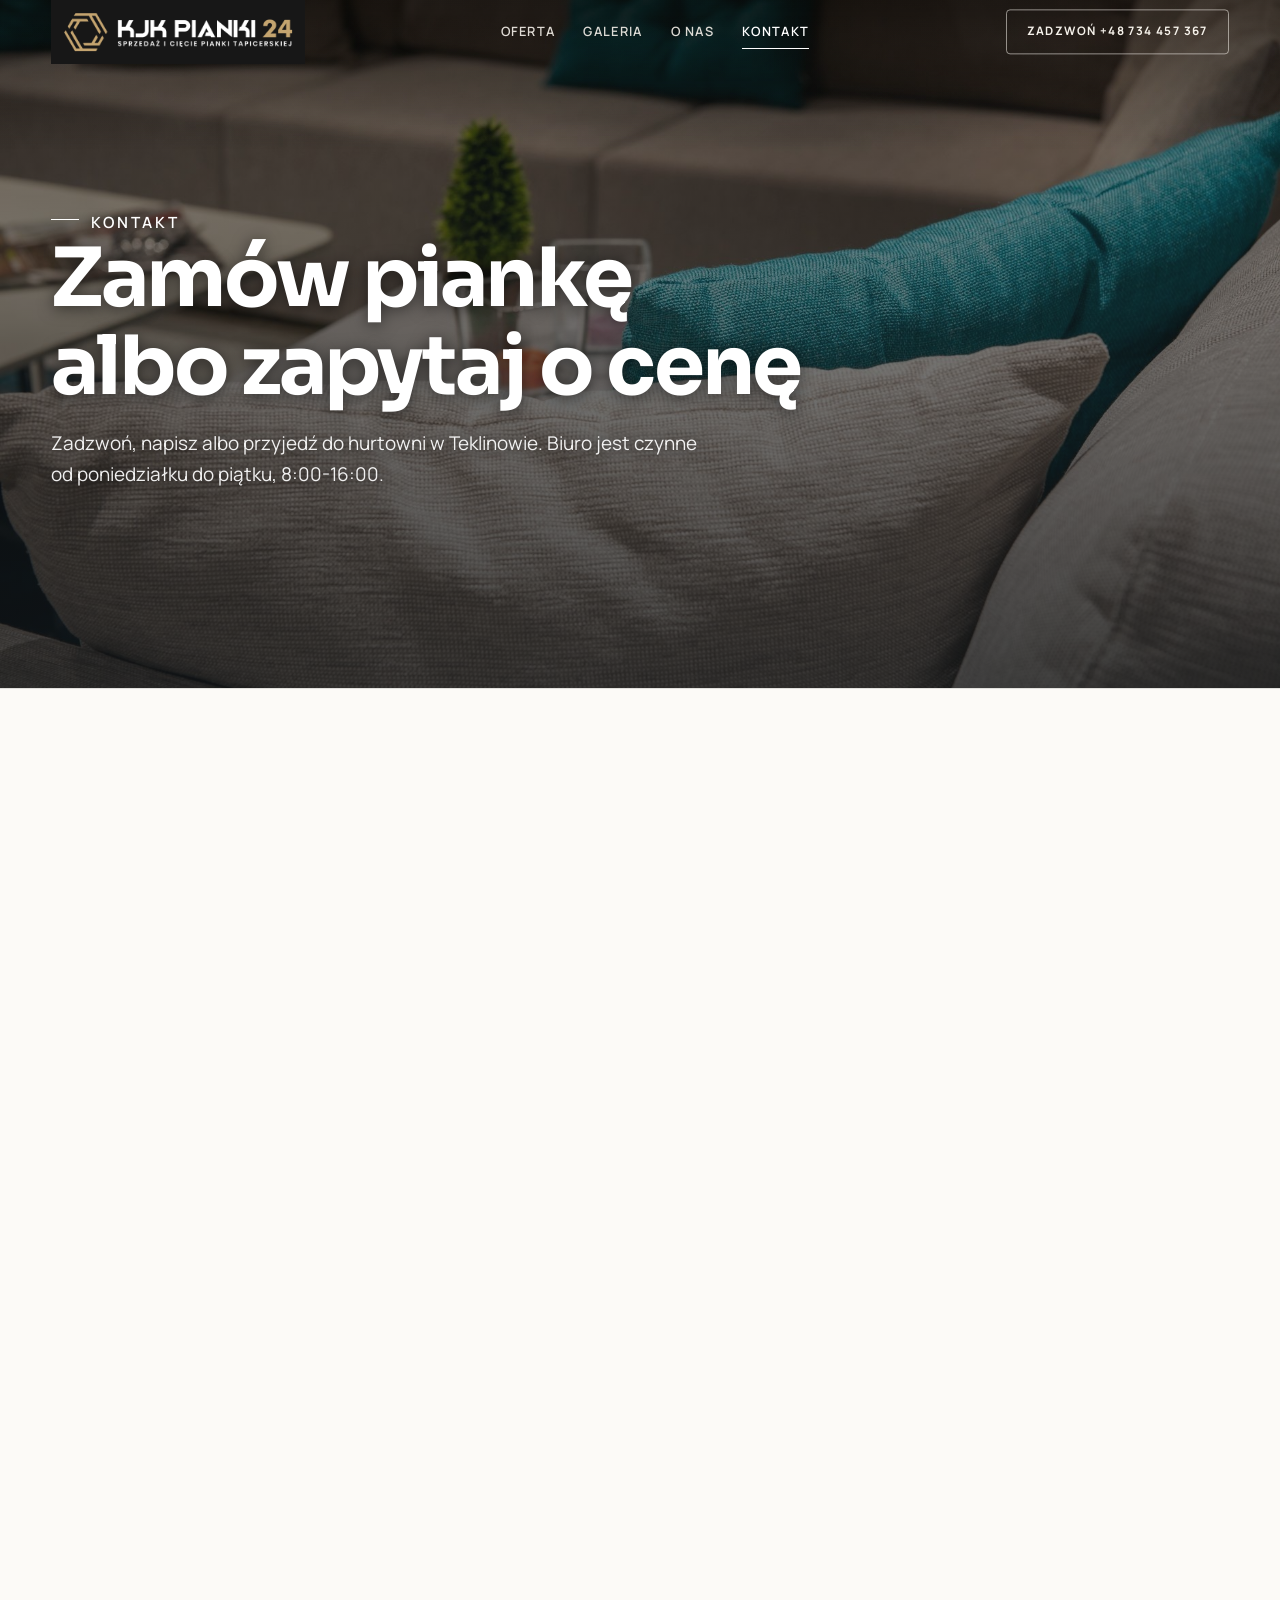
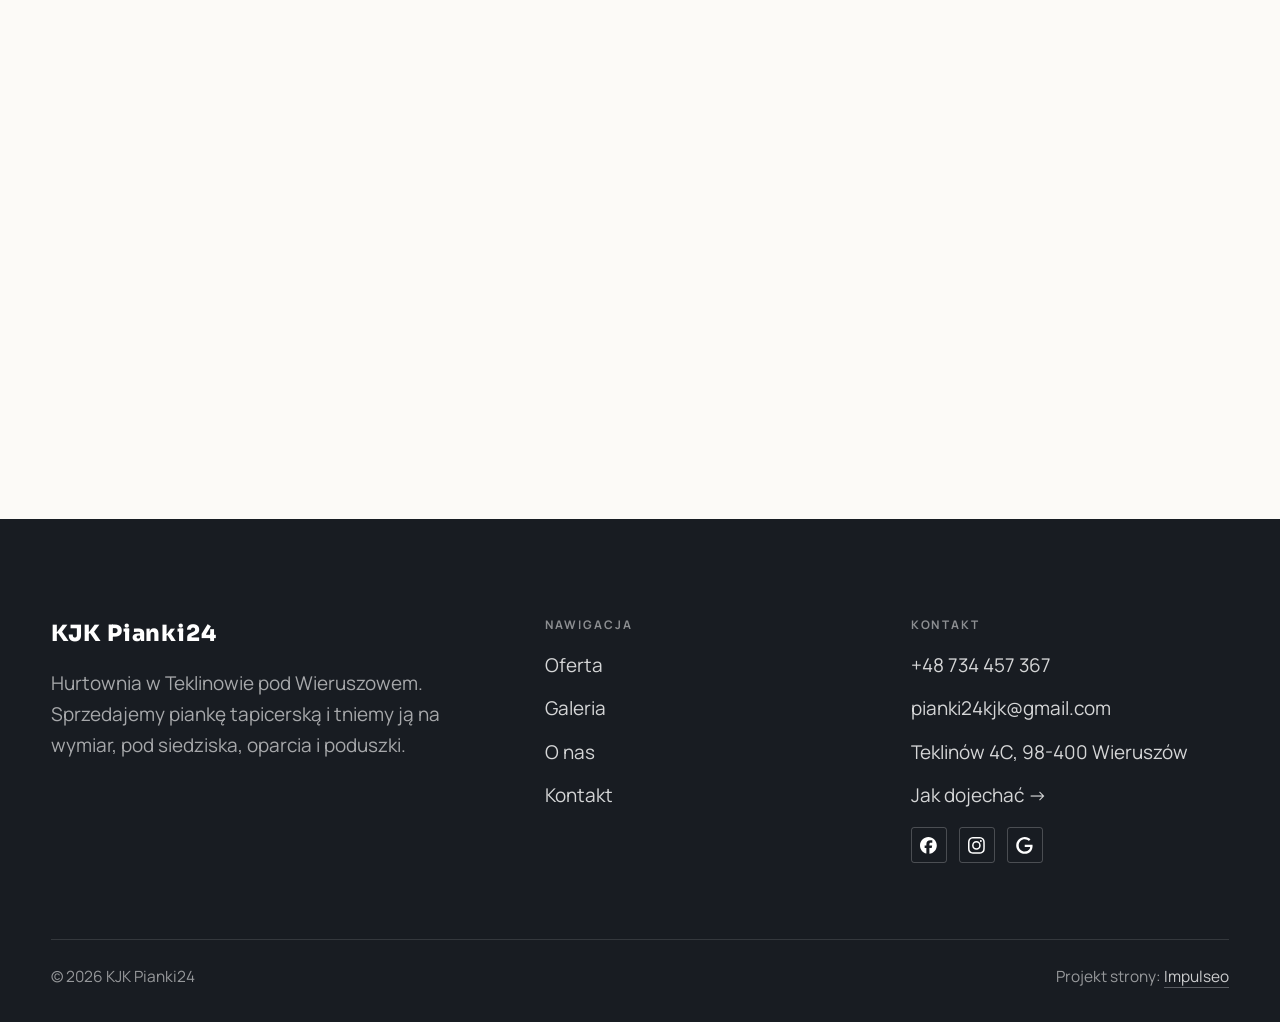
==== kontakt.html @ 4b3add47 "Strona demo: kjkpianki24" ====
<!DOCTYPE html>
<html lang="pl">
<head>
<meta charset="UTF-8">
<meta name="viewport" content="width=device-width, initial-scale=1.0">
<title>Kontakt - KJK Pianki24</title>
<meta name="description" content="Kontakt KJK Pianki24 - Teklinów 4C, 98-400 Wieruszów">
<link rel="canonical" href="https://kris20032.github.io/kjkpianki24/kontakt.html">
<meta name="robots" content="noindex, nofollow">
<meta property="og:type" content="website">
<meta property="og:locale" content="pl_PL">
<meta property="og:site_name" content="KJK Pianki24">
<meta property="og:title" content="Kontakt - KJK Pianki24">
<meta property="og:description" content="Kontakt KJK Pianki24 - Teklinów 4C, 98-400 Wieruszów">
<meta property="og:url" content="https://kris20032.github.io/kjkpianki24/kontakt.html">
<meta property="og:image" content="https://kris20032.github.io/kjkpianki24/img/og.jpg">
<meta property="og:image:width" content="1200">
<meta property="og:image:height" content="630">
<meta name="twitter:card" content="summary_large_image">
<link rel="preconnect" href="https://fonts.googleapis.com">
<link rel="preconnect" href="https://fonts.gstatic.com" crossorigin>
<link href="https://fonts.googleapis.com/css2?family=Sora:wght@600;700;800&family=Manrope:wght@400;500;600&display=swap" rel="stylesheet">
<link rel="stylesheet" href="assets/styles.css?v=cbfecb33">
</head>
<body>

<header class="nav">
  <div class="wrap nav-inner">
    <a class="brand brand-has-logo" href="index.html"><img class="brand-logo" src="img/logo.png" alt="KJK Pianki24" width="1316" height="332" decoding="async"></a>
    <nav class="nav-links">
      <a href="oferta.html">Oferta</a>
      <a href="realizacje.html">Galeria</a>
      <a href="o-nas.html">O nas</a>
      <a href="kontakt.html" class="active" aria-current="page">Kontakt</a>
      <a href="tel:+48734457367" class="btn btn-accent">Zadzwoń +48 734 457 367</a>
    </nav>
    <button class="nav-toggle" aria-label="Menu"><span></span><span></span><span></span></button>
  </div>
</header>

<main>
<section class="pagehead">
  <img src="img/g5.jpg" alt="KJK Pianki24 - kontakt" width="1880" height="1253" decoding="async">
  <div class="wrap">
    <span class="eyebrow">Kontakt</span>
    <h1>Zamów piankę albo zapytaj o cenę</h1>
    <p>Zadzwoń, napisz albo przyjedź do hurtowni w Teklinowie. Biuro jest czynne od poniedziałku do piątku, 8:00-16:00.</p>
  </div>
</section>
<section>
  <div class="wrap contact-grid">
    <div class="reveal">
      <span class="eyebrow">Dane kontaktowe</span>
      <h2 style="margin:var(--space-4) 0 var(--space-6)">KJK Pianki24</h2>
      <div class="info-list">
        <div class="info-row"><div class="ic"><svg class="ico-tel" width="16" height="16" viewBox="0 0 24 24" fill="none" aria-hidden="true"><path d="M6.6 10.8a15.5 15.5 0 0 0 6.6 6.6l2.2-2.2a1 1 0 0 1 1-.24 11.4 11.4 0 0 0 3.6.58 1 1 0 0 1 1 1V20a1 1 0 0 1-1 1A17 17 0 0 1 3 4a1 1 0 0 1 1-1h3.5a1 1 0 0 1 1 1c0 1.25.2 2.46.58 3.6a1 1 0 0 1-.25 1l-2.23 2.2Z" fill="currentColor"/></svg></div><div><div class="lbl">Telefon</div><a class="val" href="tel:+48734457367">+48 734 457 367</a></div></div>
        <div class="info-row"><div class="ic"><svg class="ico-mail" width="16" height="16" viewBox="0 0 24 24" fill="none" aria-hidden="true"><rect x="3.2" y="5.5" width="17.6" height="13" rx="1.6" stroke="currentColor" stroke-width="1.6"/><path d="M4 7l8 6 8-6" stroke="currentColor" stroke-width="1.6" stroke-linecap="round" stroke-linejoin="round"/></svg></div><div><div class="lbl">E-mail</div><a class="val" href="mailto:pianki24kjk@gmail.com">pianki24kjk@gmail.com</a></div></div>
        <div class="info-row"><div class="ic"><svg class="ico-pin" width="16" height="16" viewBox="0 0 24 24" fill="none" aria-hidden="true"><path d="M12 21s7-6.1 7-11.5A7 7 0 0 0 5 9.5C5 14.9 12 21 12 21Z" stroke="currentColor" stroke-width="1.6" fill="none"/><circle cx="12" cy="9.5" r="2.4" fill="currentColor"/></svg></div><div><div class="lbl">Adres</div><div class="val">Teklinów 4C, 98-400 Wieruszów</div></div></div>
        <div class="info-row"><div class="ic"><svg class="ico-clock" width="16" height="16" viewBox="0 0 24 24" fill="none" aria-hidden="true"><circle cx="12" cy="12" r="8.2" stroke="currentColor" stroke-width="1.6"/><path d="M12 7.5V12l3.2 1.9" stroke="currentColor" stroke-width="1.6" stroke-linecap="round"/></svg></div><div><div class="lbl">Godziny</div><div class="val" style="font-weight:500">pon.-pt. 8:00-16:00</div></div></div>
      </div>
    </div>
    <div class="reveal">
      <form class="form" action="https://formsubmit.co/pianki24kjk@gmail.com" method="POST">
        <input type="hidden" name="_subject" value="Zapytanie ze strony KJK Pianki24">
        <input type="hidden" name="_captcha" value="false">
        <input type="hidden" name="_template" value="table">
        <div class="fld"><label for="name">Imię / firma</label><input id="name" name="name" type="text" placeholder="np. Jan Kowalski" required></div>
        <div class="fld"><label for="email">E-mail</label><input id="email" name="email" type="email" placeholder="adres@email.pl" required></div>
        <div class="fld"><label for="phone">Telefon</label><input id="phone" name="phone" type="tel" placeholder="+48 ..."></div>
        <div class="fld"><label for="msg">Czego dotyczy zapytanie?</label><textarea id="msg" name="message" placeholder="Napisz krótko, w czym możemy pomóc" required></textarea></div>
        <button type="submit" class="btn btn-accent" style="width:100%;justify-content:center">Wyślij zapytanie <span class="arr">→</span></button>
        <p class="note">Wiadomość trafi bezpośrednio do nas. Można też zadzwonić: +48 734 457 367.</p>
      </form>
    </div>
  </div>
</section>
<section style="padding-top:0">
  <div class="wrap reveal">
    <iframe class="map" title="KJK Pianki24 - Wieruszów" src="https://maps.google.com/maps?q=51.3063534%2C18.1235981&z=15&output=embed" loading="lazy" referrerpolicy="no-referrer-when-downgrade"></iframe>
  </div>
</section>
</main>

<footer>
  <div class="wrap">
    <div class="foot-grid">
      <div class="foot-brand">
        <div class="name">KJK Pianki24</div>
        <p>Hurtownia w Teklinowie pod Wieruszowem. Sprzedajemy piankę tapicerską i tniemy ją na wymiar, pod siedziska, oparcia i poduszki.</p>
      </div>
      <div class="foot-col">
        <h4>Nawigacja</h4>
        <a href="oferta.html">Oferta</a>
        <a href="realizacje.html">Galeria</a>
        <a href="o-nas.html">O nas</a>
        <a href="kontakt.html">Kontakt</a>
      </div>
      <div class="foot-col">
        <h4>Kontakt</h4>
        <a href="tel:+48734457367">+48 734 457 367</a>
        <a href="mailto:pianki24kjk@gmail.com">pianki24kjk@gmail.com</a>
        <p>Teklinów 4C, 98-400 Wieruszów</p>
        <a href="https://www.google.com/maps/place/KJKPianki24/@51.306564,18.1231063,17z/data=!4m6!3m5!1s0x471a9ff945ef7c53:0xb045e8f2e6f829d7!8m2!3d51.3063534!4d18.1235981!16s%2Fg%2F11tp8qrjy9" target="_blank" rel="noopener">Jak dojechać →</a>
      <div class="foot-soc">
        <a class="soc" href="https://www.facebook.com/people/KJK-Pianki24/100085469045485/" target="_blank" rel="noopener" aria-label="Facebook - KJK Pianki24"><svg viewBox="0 0 24 24" aria-hidden="true" focusable="false"><path d="M9.101 23.691v-7.98H6.627v-3.667h2.474v-1.58c0-4.085 1.848-5.978 5.858-5.978.401 0 .955.042 1.468.103a8.68 8.68 0 0 1 1.141.195v3.325a8.623 8.623 0 0 0-.653-.036 26.805 26.805 0 0 0-.733-.009c-.707 0-1.259.096-1.675.309a1.686 1.686 0 0 0-.679.622c-.258.42-.374.995-.374 1.752v1.297h3.919l-.386 2.103-.287 1.564h-3.246v8.245C19.396 23.238 24 18.179 24 12.044c0-6.627-5.373-12-12-12s-12 5.373-12 12c0 5.628 3.874 10.35 9.101 11.647Z" fill="currentColor"/></svg></a>
        <a class="soc" href="https://www.instagram.com/kjkpianki24/" target="_blank" rel="noopener" aria-label="Instagram - KJK Pianki24"><svg viewBox="0 0 24 24" aria-hidden="true" focusable="false"><path d="M7.0301.084c-1.2768.0602-2.1487.264-2.911.5634-.7888.3075-1.4575.72-2.1228 1.3877-.6652.6677-1.075 1.3368-1.3802 2.127-.2954.7638-.4956 1.6365-.552 2.914-.0564 1.2775-.0689 1.6882-.0626 4.947.0062 3.2586.0206 3.6671.0825 4.9473.061 1.2765.264 2.1482.5635 2.9107.308.7889.72 1.4573 1.388 2.1228.6679.6655 1.3365 1.0743 2.1285 1.38.7632.295 1.6361.4961 2.9134.552 1.2773.056 1.6884.069 4.9462.0627 3.2578-.0062 3.668-.0207 4.9478-.0814 1.28-.0607 2.147-.2652 2.9098-.5633.7889-.3086 1.4578-.72 2.1228-1.3881.665-.6682 1.0745-1.3378 1.3795-2.1284.2957-.7632.4966-1.636.552-2.9124.056-1.2809.0692-1.6898.063-4.948-.0063-3.2583-.021-3.6668-.0817-4.9465-.0607-1.2797-.264-2.1487-.5633-2.9117-.3084-.7889-.72-1.4568-1.3876-2.1228C21.2982 1.33 20.628.9208 19.8378.6165 19.074.321 18.2017.1197 16.9244.0645 15.6471.0093 15.236-.005 11.977.0014 8.718.0076 8.31.0215 7.0301.0839m.1402 21.6932c-1.17-.0509-1.8053-.2453-2.2287-.408-.5606-.216-.96-.4771-1.3819-.895-.422-.4178-.6811-.8186-.9-1.378-.1644-.4234-.3624-1.058-.4171-2.228-.0595-1.2645-.072-1.6442-.079-4.848-.007-3.2037.0053-3.583.0607-4.848.05-1.169.2456-1.805.408-2.2282.216-.5613.4762-.96.895-1.3816.4188-.4217.8184-.6814 1.3783-.9003.423-.1651 1.0575-.3614 2.227-.4171 1.2655-.06 1.6447-.072 4.848-.079 3.2033-.007 3.5835.005 4.8495.0608 1.169.0508 1.8053.2445 2.228.408.5608.216.96.4754 1.3816.895.4217.4194.6816.8176.9005 1.3787.1653.4217.3617 1.056.4169 2.2263.0602 1.2655.0739 1.645.0796 4.848.0058 3.203-.0055 3.5834-.061 4.848-.051 1.17-.245 1.8055-.408 2.2294-.216.5604-.4763.96-.8954 1.3814-.419.4215-.8181.6811-1.3783.9-.4224.1649-1.0577.3617-2.2262.4174-1.2656.0595-1.6448.072-4.8493.079-3.2045.007-3.5825-.006-4.848-.0608M16.953 5.5864A1.44 1.44 0 1 0 18.39 4.144a1.44 1.44 0 0 0-1.437 1.4424M5.8385 12.012c.0067 3.4032 2.7706 6.1557 6.173 6.1493 3.4026-.0065 6.157-2.7701 6.1506-6.1733-.0065-3.4032-2.771-6.1565-6.174-6.1498-3.403.0067-6.156 2.771-6.1496 6.1738M8 12.0077a4 4 0 1 1 4.008 3.9921A3.9996 3.9996 0 0 1 8 12.0077" fill="currentColor"/></svg></a>
        <a class="soc" href="https://www.google.com/maps/place/KJKPianki24/@51.306564,18.1231063,17z/data=!4m6!3m5!1s0x471a9ff945ef7c53:0xb045e8f2e6f829d7!8m2!3d51.3063534!4d18.1235981!16s%2Fg%2F11tp8qrjy9" target="_blank" rel="noopener" aria-label="Google - KJK Pianki24"><svg viewBox="0 0 24 24" aria-hidden="true" focusable="false"><path d="M12.48 10.92v3.28h7.84c-.24 1.84-.853 3.187-1.787 4.133-1.147 1.147-2.933 2.4-6.053 2.4-4.827 0-8.6-3.893-8.6-8.72s3.773-8.72 8.6-8.72c2.6 0 4.507 1.027 5.907 2.347l2.307-2.307C18.747 1.44 16.133 0 12.48 0 5.867 0 .307 5.387.307 12s5.56 12 12.173 12c3.573 0 6.267-1.173 8.373-3.36 2.16-2.16 2.84-5.213 2.84-7.667 0-.76-.053-1.467-.173-2.053H12.48z" fill="currentColor"/></svg></a>
      </div>
      </div>
    </div>
    <div class="foot-bot">
      <span>© 2026 KJK Pianki24</span>
      <span>Projekt strony: <a class="foot-credit" href="https://impulseo.pl" target="_blank" rel="noopener">Impulseo</a></span>
    </div>
  </div>
</footer>
<div class="sticky-call"><a class="sc-call" href="tel:+48734457367"><svg class="ico-tel" width="16" height="16" viewBox="0 0 24 24" fill="none" aria-hidden="true"><path d="M6.6 10.8a15.5 15.5 0 0 0 6.6 6.6l2.2-2.2a1 1 0 0 1 1-.24 11.4 11.4 0 0 0 3.6.58 1 1 0 0 1 1 1V20a1 1 0 0 1-1 1A17 17 0 0 1 3 4a1 1 0 0 1 1-1h3.5a1 1 0 0 1 1 1c0 1.25.2 2.46.58 3.6a1 1 0 0 1-.25 1l-2.23 2.2Z" fill="currentColor"/></svg> Zadzwoń</a><a class="sc-quote" href="kontakt.html">Zadzwoń i zamów</a></div>
<div class="demo-wazne" data-do="2026-11-05" data-cykl="3" hidden><svg class="dw-ico" width="13" height="13" viewBox="0 0 24 24" fill="none" aria-hidden="true"><circle cx="12" cy="12" r="8.6" stroke="currentColor" stroke-width="1.8"/><path d="M12 7.2V12l3.3 2" stroke="currentColor" stroke-width="1.8" stroke-linecap="round"/></svg><span class="dw-txt"></span></div>

<script src="assets/main.js"></script>
</body>
</html>
---- assets/styles.css ----
/* ============================================================
   STOLBASZ — premium, architektoniczny B2B fit-out
   Jasna paleta, zero brązu. System wg premium-web-craft.
   Projekt strony: Impulseo (impulseo.pl)
   ============================================================ */

:root{
  /* PALETA — jasna, architektoniczna, chłodna */
  --paper:#F3F4F6;          /* główne tło */
  --paper-2:#E4E7EB;        /* sekcje alternatywne (chłodny jasny szary) */
  --paper-3:#E4E7EB;        /* delikatne wypełnienia */
  --ink:#181C22;            /* tekst główny — chłodny grafit */
  --ink-soft:#2C323B;       /* nagłówki drugorzędne */
  --muted:#69707A;          /* tekst poboczny */
  --line:rgba(24,28,34,.12);/* hairline */
  --accent:#F2CE1B;         /* stonowany petrol-slate — jedyny akcent */
  --accent-d:#C9A400;
  --accent-soft:rgba(242,206,27,.10);
  --dark:#181C22;           /* sekcje ciemne (stopka/CTA) */

  /* HOVER ZDJĘĆ — JEDEN standard dla całego silnika (decyzja K. 04.08.2026, artefakt z wariantami).
     AKTUALNE (K.+Szymon 09.08.2026, wybór z artefaktu 6 wariantów): zoom 1.05 przy 1.4s -
     przy tak długim czasie mocniejszy kadr NIE skacze, tylko „oddycha". Poprzedni standard
     (1.02 / .55s z 04.08) odbierany jako dynamiczny i szybki.
     Spoczynek lekko przygaszony, ale TYLKO tam, gdzie jest mysz (@media hover:hover) —
     na telefonie zdjęcia zostają w pełnej jasności. */
  --img-zoom:1.05;                   /* K.+Szymon 09.08: wariant F z artefaktu porównawczego */
  --img-rest:brightness(.95) saturate(.99);
  --img-hot:brightness(1.06) saturate(1.05);
  --img-dur:1.4s;                    /* K.+Szymon 09.08 (wariant F): powoli = elegancko */
  --img-ease:cubic-bezier(.16,.84,.44,1);  /* miękki ogon, efekt „oddychania" */

  /* ODSTĘPY — skala 4/8 */
  --space-1:4px; --space-2:8px; --space-3:12px; --space-4:16px; --space-5:24px;
  --space-6:32px; --space-7:48px; --space-8:64px; --space-9:96px; --space-10:128px;

  /* TYPOGRAFIA — fluid clamp() (skala podbita 16.07.2026: większe, czytelniejsze litery — uwaga Adama) */
  --text-sm:clamp(.9rem,.87rem + .12vw,1rem);
  --text-base:clamp(1.08rem,1.04rem + .18vw,1.2rem);
  --text-lg:clamp(1.24rem,1.15rem + .34vw,1.44rem);
  --text-h3:clamp(1.34rem,1.22rem + .55vw,1.66rem);
  --text-h2:clamp(2.1rem,1.66rem + 2.1vw,3.1rem);
  --text-h1:clamp(2.9rem,2.1rem + 4vw,5.1rem);

  /* PROMIENIE — architektoniczne, raczej ostre */
  --r-sm:3px; --r-md:6px; --r-lg:10px;

  /* RUCH */
  --ease:cubic-bezier(.25,.46,.45,.94); --dur:.24s;

  /* CIENIE — miękkie, warstwowe */
  --sh-sm:0 1px 2px rgba(16,24,32,.04), 0 2px 8px rgba(16,24,32,.05);
  --sh-md:0 2px 6px rgba(16,24,32,.05), 0 12px 28px -8px rgba(16,24,32,.12);
  --sh-lg:0 6px 14px rgba(16,24,32,.07), 0 26px 56px -18px rgba(16,24,32,.22);

  --hairline:1px solid var(--line);

  --font-display:'Sora','Manrope',sans-serif;
  --font-body:'Manrope',sans-serif;
}

*{box-sizing:border-box;margin:0;padding:0}
html{scroll-behavior:smooth}
body{
  font-family:var(--font-body);
  font-size:var(--text-base);
  line-height:1.65;
  color:var(--ink);
  background:var(--paper);
  -webkit-font-smoothing:antialiased;
  text-rendering:optimizeLegibility;
}
img{max-width:100%;height:auto;display:block}  /* height:auto = width/height z atrybutów trzyma proporcje (TOP#12) */
a{color:inherit;text-decoration:none}

.wrap{width:min(92%,1180px);margin-inline:auto}
section{padding-block:clamp(52px,6.5vw,96px)}

h1,h2,h3{font-family:var(--font-display);font-weight:700;line-height:1.08;letter-spacing:-.02em;color:var(--ink)}
h1{font-size:var(--text-h1);letter-spacing:-.035em}
h2{font-size:var(--text-h2);letter-spacing:-.025em}
h3{font-size:var(--text-h3)}
/* MIARA — długość wiersza. WCAG 2.2 SC 1.4.8: max 80 znaków; Butterick: 45–90.
   68ch daje realnie 72–78 znaków polskiego tekstu, czyli z zapasem pod granicą.
   Wcześniej limit miał TYLKO <p> — <li>, <blockquote> i <dd> nie miały żadnego,
   i to jedyny powód, dla którego 23 bloki na dwóch oddanych stronach jadą po
   83–106 znaków w wierszu (pomiar 07.08.2026, bramka `miara`).
   ⚠️ Listy i definicje ograniczamy TYLKO bez klasy: `ul`/`ol` z klasą to u nas
   układ (siatki kafli, menu), a nie tekst ciągły — tam miarę wyznacza układ. */
/* 60ch, nie 68ch (K. 10.08): po zmianie fontów na węższe kroje (DM Sans i spółka)
   w 68ch mieściło się ~90 znaków - bramka pikselowa słusznie zgłaszała przekroczenie
   granicy 80. Pomiar na żywej przeglądarce: 60ch = 90 znaków, 53ch = ~78 znaków, czyli normę WCAG 1.4.8. */
:root{ --miara:53ch }
p{max-width:min(100%,var(--miara))}
blockquote,
ul:not([class])>li, ol:not([class])>li,
dl:not([class])>dd{max-width:min(100%,var(--miara))}

/* ⚠️ Świadomie BEZ wyjątku `.tile p,.card p,.svc p{max-width:none}`, choć nasuwa się sam:
   te akapity BYŁY już ograniczone (stare `p{max-width:65ch}`), więc „wyjątek" nie odblokowałby
   niczego nowego — tylko ROZLUŹNIŁ stan sprzed zmiany na wszystkich demach naraz.
   `figcaption` żadna z reguł wyżej nie dotyczy, więc też nie potrzebuje zwolnienia. */

/* ŁAMANIE. `balance` wyrównuje długości wierszy w nagłówku, `pretty` pilnuje ostatniego
   wiersza akapitu, żeby nie został w nim jeden wyraz. Obsługiwane od Chrome 117 /
   Safari 17.5; starsze przeglądarki po prostu ignorują tę własność.
   `text-wrap:pretty` nie występowało dotąd ANI RAZ w silniku ani w repo klientów. */
h1,h2,h3,.lead,.lede{text-wrap:balance}
p,li,blockquote,dd{text-wrap:pretty}

.eyebrow{
  font-family:var(--font-body);
  font-size:var(--text-sm);
  font-weight:600;
  letter-spacing:.18em;
  text-transform:uppercase;
  color:var(--accent);
  display:inline-flex;align-items:center;gap:var(--space-3);
}
/* flex:none + margin-top = kreska trzyma się PIERWSZEJ linii. Wcześniej align-items:center
   centrowało ją względem całego bloku i przy zawinięciu (długi kicker typu
   „…WNĘTRZ · LESZNO · OD 2019") druga linia lądowała z brzydkim wcięciem. */
.eyebrow{align-items:flex-start}
.eyebrow>*,.eyebrow{text-wrap:balance}   /* dlugi kicker lamal sie na sierote typu samo „2019" w drugiej linii */
.eyebrow::before{content:"";width:28px;height:1px;background:var(--accent);display:inline-block;flex:none;margin-top:.62em}

.muted{color:var(--muted)}
.lead{font-size:var(--text-lg);line-height:1.55;color:var(--ink-soft);max-width:50ch}

/* ---------- BUTTONS ---------- */
.btn{
  display:inline-flex;align-items:center;gap:var(--space-2);
  font-weight:600;font-size:var(--text-sm);letter-spacing:.02em;
  padding:var(--space-4) var(--space-6);
  border-radius:var(--r-sm);
  transition:transform var(--dur) var(--ease),box-shadow var(--dur) var(--ease),background var(--dur) var(--ease);
  cursor:pointer;border:1px solid transparent;
}
.btn-accent{background:var(--accent);color:#fff;box-shadow:var(--sh-sm)}
.btn-accent:hover{background:var(--accent-d);transform:translateY(-2px);box-shadow:var(--sh-md)}
.btn-accent:active{transform:translateY(0);box-shadow:var(--sh-sm)}
.btn-ghost{background:transparent;color:var(--ink);border-color:var(--line)}
.btn-ghost:hover{border-color:var(--accent);color:var(--accent);transform:translateY(-2px)}
.btn-light{background:#fff;color:var(--ink);box-shadow:var(--sh-sm)}
.btn-light:hover{transform:translateY(-2px);box-shadow:var(--sh-md)}
.btn .arr{transition:transform var(--dur) var(--ease)}
.btn:hover .arr{transform:translateX(4px)}

/* ---------- NAV ---------- */
.nav{
  position:sticky;top:0;z-index:50;
  background:color-mix(in srgb,var(--paper) 88%,transparent);
  backdrop-filter:saturate(140%) blur(10px);
  border-bottom:var(--hairline);
}
.nav-inner{display:flex;align-items:center;justify-content:space-between;gap:var(--space-5);height:72px}
/* ANTY-NACHODZENIE (K. 05.08.2026): długa nazwa firmy + przycisk z pełnym numerem nie mieściły się w pasku
   i flex ściskał linki PONIŻEJ ich treści - "Kontakt" wchodził na ramkę "Zadzwoń +48 ...". Teraz ustępuje
   nazwa marki (skrót wielokropkiem), a menu i przycisk nigdy się nie kurczą ani nie zachodzą na siebie. */
.brand{display:flex;flex-direction:column;line-height:1;min-width:0;flex:0 1 auto}
.brand .name{font-family:var(--font-display);font-weight:800;font-size:1.35rem;letter-spacing:.04em;white-space:nowrap;overflow:hidden;text-overflow:ellipsis}
.brand .sub{font-size:.62rem;letter-spacing:.34em;text-transform:uppercase;color:var(--muted);margin-top:5px;white-space:nowrap;overflow:hidden;text-overflow:ellipsis}
.nav-links{display:flex;align-items:center;gap:var(--space-6);flex:0 0 auto}
.nav-links a{font-size:var(--text-sm);font-weight:500;color:var(--ink-soft);position:relative;padding-block:4px;white-space:nowrap;transition:color var(--dur) var(--ease)}
.nav-links a::after{content:"";position:absolute;left:0;bottom:0;width:0;height:1.5px;background:var(--accent);transition:width var(--dur) var(--ease)}
.nav-links a:hover,.nav-links a.active{color:var(--ink)}
.nav-links a:hover::after,.nav-links a.active::after{width:100%}
.nav-links .btn{padding:var(--space-2) var(--space-5)}
/* przyciski w nav: właściwy kolor (przebij .nav-links a) + bez podkreślenia */
.nav-links a.btn-accent{color:#fff}
.nav-links a.btn-ghost,.nav-links a.btn-light{color:var(--ink)}
/* CTA w pasku: NIE podkreślenie spod linków menu, ale ten sam przelatujący błysk,
   co na wszystkich innych przyciskach (zgłoszenie K. 13.08.2026 - „na hero jest efekt
   światła przechodzącego przez przycisk, na navbarze go nie ma, a mają być identyczne").
   Reguła `.nav-links a::after` jest silniejsza od `.btn::after`, więc trzeba jej
   geometrię wyzerować i wpisać połysk z nazwy - samo `display:none` gasiło efekt. */
.nav-links a.btn::after{
  display:block;content:"";position:absolute;inset:0;z-index:-1;pointer-events:none;
  width:auto;height:auto;border-radius:inherit;   /* kasuje geometrię podkreślenia (width:0;height:1.5px) */
  background:linear-gradient(100deg,transparent 32%,rgba(255,255,255,.20) 50%,transparent 68%);
  translate:-120% 0}
@media (prefers-reduced-motion:no-preference){
  .nav-links a.btn:hover::after{translate:120% 0;transition:translate .75s var(--mt-ease,cubic-bezier(.16,.84,.44,1))}
}
.nav-toggle{display:none;background:none;border:none;cursor:pointer;flex-direction:column;gap:5px;padding:8px}
.nav-toggle span{width:24px;height:2px;background:var(--ink);transition:var(--dur)}
/* Ciasny zakres MIĘDZY menu mobilnym a pełnym pulpitem: zbijamy odstępy i nazwę marki,
   żeby wszystko zmieściło się naturalnie, zanim w ogóle dojdzie do skracania wielokropkiem. */
@media(max-width:1280px) and (min-width:921px){
  .nav-links{gap:var(--space-4)}
  .nav-links .btn{padding:var(--space-2) var(--space-4)}
  .brand .name{font-size:1.15rem}
}

/* ---------- HERO (split) ---------- */
.hero{position:relative;overflow:hidden;border-bottom:var(--hairline)}
.hero-grid{display:grid;grid-template-columns:1.05fr .95fr;gap:clamp(24px,4vw,60px);align-items:center;
  padding-block:clamp(36px,4.5vw,64px)}
.hero-copy .eyebrow{margin-bottom:var(--space-5)}
.hero-copy h1{margin-bottom:var(--space-5)}
.hero-copy .lead{margin-bottom:var(--space-7)}
.hero-actions{display:flex;flex-wrap:wrap;gap:var(--space-4)}
.hero-art{position:relative;aspect-ratio:4/3;border-radius:var(--r-lg);overflow:hidden;box-shadow:var(--sh-lg)}
.hero-art img{width:100%;height:100%;object-fit:cover}
.hero-art::after{content:"";position:absolute;inset:0;background:linear-gradient(180deg,transparent 55%,rgba(18,24,28,.28))}
.hero-badge{position:absolute;left:var(--space-5);bottom:var(--space-5);z-index:2;
  background:rgba(252,252,251,.94);backdrop-filter:blur(4px);
  border-radius:var(--r-md);padding:var(--space-4) var(--space-5);box-shadow:var(--sh-md);max-width:78%}
.hero-badge strong{display:block;font-family:var(--font-display);font-size:1rem;letter-spacing:-.01em}
.hero-badge span{font-size:var(--text-sm);color:var(--muted)}

/* ---------- HERO duży / kinowy (strona główna) ---------- */
.hero-cine{position:relative;min-height:clamp(560px,82vh,840px);min-height:clamp(560px,82svh,840px);display:flex;align-items:center;overflow:hidden;border-bottom:var(--hairline)}
.hero-cine>img{position:absolute;inset:0;width:100%;height:100%;object-fit:cover;z-index:0}
.hero-cine::after{content:"";position:absolute;inset:0;z-index:1;
  background:linear-gradient(95deg,rgba(13,18,23,.86) 0%,rgba(13,18,23,.64) 32%,rgba(13,18,23,.24) 62%,rgba(13,18,23,.04) 100%)}
.hero-cine .wrap{position:relative;z-index:2;padding-block:var(--space-8)}
.hero-cine .hero-copy{max-width:660px}
.hero-cine .eyebrow{color:#fff;margin-bottom:var(--space-5)}
.hero-cine .eyebrow::before{background:#fff}
.hero-cine h1{color:#fff;margin-bottom:var(--space-5);font-size:clamp(2.9rem,2rem + 4.4vw,5.2rem);text-wrap:balance}
.hero-cine .lead{color:rgba(255,255,255,.92);max-width:48ch;margin-bottom:var(--space-7)}
.hero-cine .hero-actions{display:flex;flex-wrap:wrap;gap:var(--space-4)}
/* NISKIE OKNO (laptop z dokiem i paskami przeglądarki ma ~700-780 px wysokości widoku):
   H1 do 5.2rem + długi lead nie mieściły się i przyciski wypadały POD krawędź ekranu -
   klient widział stronę bez ani jednego CTA. Skalujemy w dół, zamiast przycinać treść. */
@media(min-width:821px) and (max-height:820px){
  .hero-cine{min-height:clamp(520px,94svh,780px)}
  .hero-cine .wrap{padding-block:var(--space-6)}
  .hero-cine h1{font-size:clamp(2.2rem,1.5rem + 2.6vw,3.6rem);margin-bottom:var(--space-4)}
  .hero-cine .eyebrow{margin-bottom:var(--space-4)}
  .hero-cine .lead{margin-bottom:var(--space-5);max-width:44ch}
}
@media(max-width:680px){
  .hero-cine{min-height:clamp(520px,76vh,640px);min-height:clamp(520px,76svh,640px);align-items:flex-end}
  .hero-cine::after{background:linear-gradient(0deg,rgba(13,18,23,.9) 6%,rgba(13,18,23,.45) 55%,rgba(13,18,23,.25) 100%)}
  .hero-cine .wrap{padding-bottom:var(--space-9)}
  /* TELEFON (~90% oglądających): lead potrafił zająć 8 linii i zepchnąć CTA poza pierwszy ekran.
     Zwężamy interlinię i skalę - treści nie ucinamy, bo to ona sprzedaje. */
  .hero-cine .lead{font-size:.98rem;line-height:1.5;margin-bottom:var(--space-5)}
  .hero-cine .eyebrow{font-size:.72rem;letter-spacing:.13em;margin-bottom:var(--space-4)}
  .hero-cine .eyebrow::before{width:20px}
  .hero-cine h1{margin-bottom:var(--space-4)}
}

/* full-bleed hero variant (podstrony) */
.pagehead{position:relative;min-height:46vh;min-height:46svh;display:flex;align-items:flex-end;overflow:hidden;border-bottom:var(--hairline)}
.pagehead img{position:absolute;inset:0;width:100%;height:100%;object-fit:cover}
/* 10.08.2026 (decyzja K.): mocniejsze przyciemnienie + cień pod tekstem. Bramka mierzyła na
   nagłówkach podstron 3,38-3,43:1 przy wymaganych 4,5 — jasne zdjęcie (hala, śnieg, niebo)
   podchodziło pod biały tekst. Zdjęcia klientów są różne, więc kontrast musi dawać WARSTWA,
   a nie szczęśliwy dobór kadru. */
.pagehead::after{content:"";position:absolute;inset:0;background:linear-gradient(180deg,rgba(18,24,28,.40),rgba(18,24,28,.76))}
.pagehead .wrap{position:relative;z-index:2;padding-block:var(--space-9);color:#fff}
.pagehead h1{color:#fff;max-width:18ch;text-shadow:0 2px 16px rgba(0,0,0,.55)}
.pagehead .eyebrow{color:#fff}
.pagehead .eyebrow::before{background:#fff}
.pagehead p{color:rgba(255,255,255,.92);margin-top:var(--space-4);max-width:54ch;text-shadow:0 1px 12px rgba(0,0,0,.5)}

/* ---------- STRIP (pasek skrótów / liczby) ---------- */
.strip{background:var(--dark);color:#fff}
/* PASEK HASEŁ — standard 04.08.2026 (decyzja K.): 5 haseł w JEDNYM rzędzie, tekst WYŚRODKOWANY,
   węższe marginesy boczne niż reszta strony (pasek ma iść szerzej), równe wysokości kolumn. */
.strip .wrap{width:min(96%,1440px);display:grid;grid-template-columns:repeat(5,1fr);
  gap:var(--space-5);padding-block:var(--space-7);align-items:stretch}
.strip .item .k{font-family:var(--font-display);font-size:clamp(1.05rem,.82rem + .85vw,1.55rem);
  font-weight:800;letter-spacing:-.02em;color:#fff;line-height:1.18;text-wrap:balance}
.strip .item .v{font-size:var(--text-sm);color:rgba(255,255,255,.66);margin-top:var(--space-2);line-height:1.4}
.strip .item{border-left:2px solid var(--accent);padding-inline:var(--space-4);
  text-align:center;display:flex;flex-direction:column;justify-content:center}
/* liczba kolumn = liczba haseł, żeby ostatnie nie zostawało samo w drugim rzędzie.
   Klasę n-N nadaje multipage.py; domyślnie (bez klasy) pasek jest 5-kolumnowy. */
.strip.n-2 .wrap{grid-template-columns:repeat(2,1fr)}
.strip.n-3 .wrap{grid-template-columns:repeat(3,1fr)}
.strip.n-4 .wrap{grid-template-columns:repeat(4,1fr);gap:var(--space-6)}
.strip.n-4 .item .k{font-size:clamp(1.3rem,1rem + 1.1vw,2rem)}
.strip.n-6 .wrap{grid-template-columns:repeat(6,1fr);gap:var(--space-4)}
.strip.n-6 .item .k{font-size:clamp(.98rem,.8rem + .7vw,1.35rem)}
/* równe łamanie: zamiast "długa linia + jedno słowo" obie linie zbliżonej długości */
.strip .item .k{text-wrap:balance}

/* ---------- SECTION HEAD ---------- */
.head{max-width:48rem;margin-bottom:var(--space-8)}
.head.center{margin-inline:auto;text-align:center}
.head .eyebrow{margin-bottom:var(--space-4)}
.head h2{margin-bottom:var(--space-4)}
.head p{color:var(--muted);font-size:var(--text-lg);line-height:1.55}
.head.center p{margin-inline:auto}

/* ---------- INTRO SPLIT ---------- */
.split{display:grid;grid-template-columns:.92fr 1.08fr;gap:clamp(28px,5vw,80px);align-items:center}
.split.rev{grid-template-columns:1.08fr .92fr}
.split.rev .split-art{order:-1}
.split-art{position:relative;aspect-ratio:5/4;border-radius:var(--r-lg);overflow:hidden;box-shadow:var(--sh-lg)}
.split-art img{width:100%;height:100%;object-fit:cover}
.split-copy h2{margin-bottom:var(--space-5)}
.split-copy p+p{margin-top:var(--space-4)}
.split-copy .btn{margin-top:var(--space-6)}

/* ---------- SERVICES (zakres) ---------- */
.svc-grid{display:grid;grid-template-columns:repeat(auto-fit,minmax(280px,1fr));gap:var(--space-5)}
.svc{background:#fff;border:var(--hairline);border-radius:var(--r-md);padding:var(--space-7) var(--space-6);
  transition:transform var(--dur) var(--ease),box-shadow var(--dur) var(--ease),border-color var(--dur) var(--ease);
  position:relative;overflow:hidden}
.svc::before{content:"";position:absolute;left:0;top:0;width:3px;height:0;background:var(--accent);transition:height var(--dur) var(--ease)}
.svc:hover{transform:translateY(-4px);box-shadow:var(--sh-md);border-color:transparent}
.svc:hover::before{height:100%}
.svc .ic{font-family:var(--font-display);font-size:.8rem;font-weight:700;letter-spacing:.12em;color:var(--accent);margin-bottom:var(--space-4)}
.svc h3{margin-bottom:var(--space-3);font-size:1.22rem}
.svc p{color:var(--muted);font-size:var(--text-base);line-height:1.6}

/* big detailed service rows */
.svc-row{display:grid;grid-template-columns:.8fr 1.2fr;gap:clamp(20px,4vw,60px);align-items:center;padding-block:var(--space-8)}
.svc-row+.svc-row{border-top:var(--hairline)}
.svc-row.rev{grid-template-columns:1.2fr .8fr}
/* Naprzemienny układ wierszy oferty: co drugi wiersz ma zdjęcie po PRAWEJ.
   Było `order:-1` — martwy kod, bo zdjęcie i tak jest pierwszym dzieckiem w HTML,
   więc wszystkie wiersze wyglądały identycznie (zdjęcie zawsze z lewej), a `rev`
   zmieniało tylko szerokość kolumn. Znalezione 29.07.2026 przy różnicowaniu kierunków
   animacji (pomiar pozycji: art.mid 390/502 przy row.mid 756 — zawsze lewa strona). */
.svc-row.rev .svc-row-art{order:2}
.svc-row-art{aspect-ratio:4/3;border-radius:var(--r-md);overflow:hidden;box-shadow:var(--sh-md)}
.svc-row-art img{width:100%;height:100%;object-fit:cover}
.svc-row h3{font-size:1.5rem;margin-bottom:var(--space-4)}
.svc-row .num{font-family:var(--font-display);font-size:.85rem;font-weight:700;letter-spacing:.14em;color:var(--accent);display:block;margin-bottom:var(--space-3)}
.svc-row ul{list-style:none;margin-top:var(--space-4);display:flex;flex-direction:column;gap:var(--space-2)}
.svc-row li{position:relative;padding-left:var(--space-5);color:var(--muted);font-size:var(--text-base)}
.svc-row li::before{content:"";position:absolute;left:0;top:.62em;width:8px;height:1px;background:var(--accent)}

/* ---------- GALLERY (realizacje) ---------- */
.gallery{display:grid;grid-template-columns:repeat(12,1fr);gap:var(--space-4);grid-auto-rows:200px}
/* GALERIA MASONRY — pionowe zdjęcia (portrety beauty/wellness) bez przycinania: kolumny, height auto */
.gallery-masonry{column-count:3;column-gap:var(--space-4)}
@media(max-width:900px){.gallery-masonry{column-count:2}}
@media(max-width:560px){.gallery-masonry{column-count:1}}
.gallery-masonry .m-tile{break-inside:avoid;margin:0 0 var(--space-4);padding:0;position:relative;overflow:hidden;border-radius:var(--r-md);border:1px solid var(--line)}
.gallery-masonry .m-tile img{width:100%;height:auto;display:block}
.gallery-masonry .m-tile .cap{position:absolute;left:0;right:0;bottom:0;padding:var(--space-4);color:#fff;background:linear-gradient(0deg,rgba(0,0,0,.55),transparent);font-size:var(--text-sm)}
.gallery-masonry .m-tile .cap small{display:block;font-weight:400;opacity:.78;letter-spacing:.04em;text-transform:uppercase;font-size:.66rem;margin-top:3px}
.tile{position:relative;overflow:hidden;border-radius:var(--r-md);box-shadow:var(--sh-sm);
  transition:transform var(--dur) var(--ease),box-shadow var(--dur) var(--ease)}
.tile img{width:100%;height:100%;object-fit:cover;
  transition:transform var(--img-dur) var(--img-ease),filter var(--img-dur) var(--img-ease)}
.tile:hover{box-shadow:var(--sh-md)}
.tile .cap{position:absolute;left:0;right:0;bottom:0;padding:var(--space-5) var(--space-4) var(--space-4);
  /* mocniejszy spad + cien pod tekstem: na JASNYCH zdjeciach klienta (biale fronty, sciany)
     slaby gradient dawal kontrast ~1.5:1 zamiast wymaganych 3.6:1 (bramka wygladu, 10.08.2026) */
  background:linear-gradient(transparent 10%,rgba(18,24,28,.55) 40%,rgba(18,24,28,.88) 68%,rgba(18,24,28,.99));color:#fff;
  text-shadow:0 1px 2px rgba(0,0,0,.85),0 2px 10px rgba(0,0,0,.55);
  font-size:var(--text-sm);font-weight:600;letter-spacing:.01em;
  opacity:0;transform:translateY(8px);transition:var(--dur) var(--ease)}
.tile:hover .cap{opacity:1;transform:translateY(0)}
.tile .cap small{display:block;font-weight:400;opacity:.78;letter-spacing:.04em;text-transform:uppercase;font-size:.66rem;margin-top:3px}
/* bento spans */
.t-wide{grid-column:span 6}
.t-tall{grid-column:span 6;grid-row:span 2}
.t-std{grid-column:span 6}
.t-third{grid-column:span 4}
.t-two3{grid-column:span 8}

/* ---------- TRUST / WIARYGODNOŚĆ ---------- */
.trust{background:var(--paper-2)}
.trust-grid{display:grid;grid-template-columns:repeat(auto-fit,minmax(240px,1fr));gap:var(--space-5);margin-top:var(--space-7)}
.trust-card{background:#fff;border-radius:var(--r-md);padding:var(--space-7) var(--space-6);box-shadow:var(--sh-sm);border-top:3px solid var(--accent)}
.trust-card .big{font-family:var(--font-display);font-size:clamp(1.8rem,1.3rem + 1.6vw,2.6rem);font-weight:800;letter-spacing:-.02em;color:var(--ink);line-height:1}
.trust-card h3{font-size:1.12rem;margin:var(--space-3) 0 var(--space-2)}
.trust-card p{color:var(--muted);font-size:var(--text-base);line-height:1.55}

/* ---------- CTA band ---------- */
.cta{background:var(--dark);color:#fff;position:relative;overflow:hidden}
/* telefon w CTA: na ciemnym tle biały (domyślnie), rodziny z JASNYM tłem CTA
   nadpisują to u siebie - wcześniej kolor siedział w stylu inline i wygrywał z rodziną. */
.cta .btn-ghost-cta{color:#fff;border-color:rgba(255,255,255,.3)}
.cta .wrap{display:grid;grid-template-columns:1.4fr .6fr;gap:var(--space-7);align-items:center;position:relative;z-index:2}
.cta h2{color:#fff;max-width:20ch}
.cta p{color:rgba(255,255,255,.74);margin-top:var(--space-4)}
.cta-actions{display:flex;flex-direction:column;gap:var(--space-3);align-items:flex-start}
.cta::before{content:"";position:absolute;right:-80px;top:-80px;width:360px;height:360px;border-radius:50%;
  background:radial-gradient(circle,var(--accent-soft),transparent 70%)}

/* ---------- CONTACT ---------- */
.contact-grid{display:grid;grid-template-columns:.85fr 1.15fr;gap:clamp(28px,4vw,56px);align-items:start}
.info-list{display:flex;flex-direction:column;gap:var(--space-2)}
.info-row{display:flex;gap:var(--space-4);align-items:flex-start;padding-block:var(--space-4);border-bottom:var(--hairline)}
.info-row .ic{flex:none;width:42px;height:42px;display:grid;place-items:center;border-radius:50%;
  background:var(--accent-soft);color:var(--accent);font-size:1.05rem}
.info-row .lbl{font-size:.72rem;letter-spacing:.14em;text-transform:uppercase;color:var(--muted)}
.info-row .val{font-weight:600;font-size:var(--text-base);margin-top:2px}
.info-row a.val:hover{color:var(--accent)}
.map{border:none;border-radius:var(--r-lg);box-shadow:var(--sh-md);width:100%;height:100%;min-height:380px;filter:grayscale(.2) contrast(1.02)}
.form{background:#fff;border:var(--hairline);border-radius:var(--r-lg);padding:clamp(24px,3vw,40px);box-shadow:var(--sh-sm)}
.form .fld{margin-bottom:var(--space-5)}
.form label{display:block;font-size:var(--text-sm);font-weight:600;margin-bottom:var(--space-2)}
.form input,.form textarea{width:100%;font-family:inherit;font-size:var(--text-base);color:var(--ink);
  padding:var(--space-4);border:var(--hairline);border-radius:var(--r-sm);background:var(--paper);transition:border-color var(--dur)}
.form input:focus,.form textarea:focus{outline:none;border-color:var(--accent);background:#fff}
.form textarea{resize:vertical;min-height:120px}
.form .note{font-size:var(--text-sm);color:var(--muted);margin-top:var(--space-3)}

/* ---------- FOOTER ---------- */
footer{background:var(--dark);color:#fff;padding-block:var(--space-9) var(--space-6)}
.foot-grid{display:grid;grid-template-columns:1.4fr 1fr 1fr;gap:var(--space-7);margin-bottom:var(--space-8)}
.foot-brand .name{font-family:var(--font-display);font-weight:800;font-size:1.4rem;letter-spacing:.04em}
.foot-brand p{color:rgba(255,255,255,.62);margin-top:var(--space-4);font-size:var(--text-base);max-width:38ch}
.foot-col h4{font-size:.74rem;letter-spacing:.16em;text-transform:uppercase;color:rgba(255,255,255,.5);margin-bottom:var(--space-4)}
.foot-col a,.foot-col p{display:block;color:rgba(255,255,255,.82);font-size:var(--text-base);margin-bottom:var(--space-3)}
.foot-col a:hover{color:#fff}
.foot-bot{border-top:1px solid rgba(255,255,255,.12);padding-top:var(--space-5);display:flex;justify-content:space-between;flex-wrap:wrap;gap:var(--space-3);
  font-size:var(--text-sm);color:rgba(255,255,255,.55)}
.foot-bot a:hover{color:#fff}
/* Podpis w stopce = klikalny link do impulseo.pl (31.07.2026). Ma być WIDOCZNIE klikalny,
   ale nie krzyczeć - stąd sam kolor jaśniejszy + delikatne podkreślenie na najeździe. */
.foot-bot a.foot-credit{color:rgba(255,255,255,.78);text-decoration:none;border-bottom:1px solid rgba(255,255,255,.28)}
.foot-bot a.foot-credit:hover{color:#fff;border-bottom-color:#fff}

/* ---------- REVEAL ---------- */
.reveal{opacity:0;transform:translateY(22px);transition:opacity .6s var(--ease),transform .6s var(--ease)}
.reveal.in{opacity:1;transform:none}

/* ---------- RESPONSIVE ---------- */
@media(max-width:920px){
  .hero-grid,.split,.split.rev,.svc-row,.svc-row.rev,.cta .wrap,.contact-grid,.foot-grid{grid-template-columns:1fr}
  .split.rev .split-art,.svc-row.rev .svc-row-art{order:0}
  .hero-art{aspect-ratio:16/10;max-height:420px}
  .strip .wrap,.strip.n-2 .wrap,.strip.n-3 .wrap,.strip.n-4 .wrap,.strip.n-6 .wrap{grid-template-columns:repeat(2,1fr);gap:var(--space-6)}
  .strip .item .k,.strip.n-6 .item .k{font-size:clamp(1.3rem,1.1rem + 1vw,2rem)}
  .gallery{grid-auto-rows:180px}
  .t-wide,.t-tall,.t-std,.t-third,.t-two3{grid-column:span 6}
  .t-tall{grid-row:span 1}
  .cta-actions{flex-direction:row;flex-wrap:wrap}
  .foot-grid{gap:var(--space-6)}
}
@media(max-width:680px){
  .nav-links{position:fixed;inset:72px 0 auto 0;background:var(--paper);flex-direction:column;align-items:stretch;
    gap:0;padding:var(--space-4) 6%;border-bottom:var(--hairline);box-shadow:var(--sh-md);
    transform:translateY(-120%);transition:transform var(--dur) var(--ease)}
  .nav-links.open{transform:translateY(0)}
  .nav-links a{padding-block:var(--space-4);border-bottom:var(--hairline)}
  .nav-links .btn{margin-top:var(--space-3);justify-content:center}
  .nav-toggle{display:flex}
  .strip .wrap,.strip.n-2 .wrap,.strip.n-3 .wrap,.strip.n-4 .wrap,.strip.n-6 .wrap{grid-template-columns:1fr}
  .gallery{grid-template-columns:repeat(6,1fr)}
  .foot-grid{grid-template-columns:1fr}
}
@media(prefers-reduced-motion:reduce){
  /* audyt 09.08 TOP#14: samo skrócenie duration przy animacji INFINITE = stroboskop
     (pętla .01ms miga ekranem); iteration-count:1 gasi pętlę naprawdę. Pseudoelementy
     też - tła hero (gastro/studio) animują ::before/img, blanket na * ich nie łapał. */
  *,*::before,*::after{animation-duration:.01ms!important;animation-iteration-count:1!important;animation-delay:0s!important;transition:none!important}
  .reveal{opacity:1!important;transform:none!important}
  html{scroll-behavior:auto}
}

/* ============================================================
   PREMIUM LAYER — destylat deep-researchu branż (anty-AI, spokój).
   Zmienne STOLBASZ (--accent/--ink/--paper/--line/--dark). Ruch ledwo
   zauważalny, krzywa cubic-bezier(.16,.84,.44,1); prefers-reduced-motion
   pokryte blanketem wyżej. Karty hairline zamiast cieni = #1 sygnał „nie-AI".
   ============================================================ */

/* więcej oddechu między sekcjami (liderzy: 110-130px) */
section{padding-block:clamp(64px,8vw,128px)}

/* 1) Aksamitny reveal — dłuższa, miękka krzywa zamiast „skoku" */
.reveal{transition:opacity .9s cubic-bezier(.16,.84,.44,1),transform .9s cubic-bezier(.16,.84,.44,1);will-change:opacity,transform}
/* stagger TYLKO w galerii (tam pozycja = porządek dzieci) */
.gallery .reveal:nth-child(2){transition-delay:.07s}
.gallery .reveal:nth-child(3){transition-delay:.14s}
.gallery .reveal:nth-child(4){transition-delay:.21s}
.gallery .reveal:nth-child(5){transition-delay:.28s}
.gallery .reveal:nth-child(6){transition-delay:.35s}

/* 2) Hero STATYCZNY na .hero-cine — Ken Burns CAŁKIEM WYŁĄCZONY 26.06 (3. zgłoszenie Szymona).
   GENEZA: animowanie scale na <img> hero z teksturami (cegły/framugi) re-samplinguje obraz
   klatka po klatce → na części ekranów drobne drganie/shimmer = „heroshot się trzęsie".
   translateY usunięto wcześniej, scale-only + will-change/GPU NIE wystarczyły do GWARANCJI gładkości.
   Krzysztof zażądał pewności („make sure, że błąd się nie pojawi") > efekt. Zero animacji = 0% drgania.
   Delikatny zoom zostaje TYLKO w pełnoekranowych hero gastro/studio (hg-bg/hs-bg — tło, inny
   mechanizm, chwalone, nigdy nie zgłaszane). NIE wracać do KB na .hero-cine bez realnego testu
   na sprzęcie klienta — to ryzyko regresji „trzęsienia”. */
/* BEZPIECZNY "wow" na hero = jednorazowy FADE-IN (opacity), nie zoom.
   opacity nie dotyka bitmapy → gładkie na KAŻDYM zdjęciu/ekranie/GPU, zero ryzyka migotania.
   Geometryczny ruch (scale/translate) na .hero-cine jest ZAKAZANY (bramka pilnuje). */
@keyframes heroFade{from{opacity:0}to{opacity:1}}
.hero-cine>img{transform:none;animation:heroFade 1.1s ease-out both}

/* 3) Akcentowy hairline pod nagłówkiem sekcji, który „rysuje się" przy wejściu */
.head h2{position:relative;padding-bottom:18px}
.head h2::after{content:"";position:absolute;left:0;bottom:0;height:1px;width:0;background:var(--accent);transition:width 1s cubic-bezier(.16,.84,.44,1) .15s}
.head.center h2::after{left:50%;transform:translateX(-50%)}
.head.reveal.in h2::after,.head.center.reveal.in h2::after{width:54px}

/* 4) Karty HAIRLINE zamiast cieni/zaokrągleń (najmocniejszy anty-AI detal) */
.svc{background:transparent;border:1px solid var(--line);border-radius:var(--r-sm);box-shadow:none}
.svc:hover{box-shadow:none;border-color:var(--accent);transform:translateY(-3px)}
.trust-card{background:transparent;box-shadow:none;border:1px solid var(--line);border-top:2px solid var(--accent);border-radius:var(--r-sm)}
.tile{box-shadow:none;border-radius:var(--r-sm)}
.tile:hover{box-shadow:none}

/* 5) Sticky-nav kondensuje się po przewinięciu (sygnał dopracowania) */
.nav{transition:box-shadow .4s ease,background .4s ease}
.nav.is-stuck{box-shadow:0 1px 0 var(--line),0 14px 30px -24px rgba(0,0,0,.45)}
.nav-inner{transition:height .35s var(--ease)}
.nav.is-stuck .nav-inner{height:60px}

/* 6) MANIFESTO — pełnoekranowy cytat-bohater (zastępuje generyczne „Dlaczego my") */
.manifesto{background:var(--paper-2);text-align:center}
.manifesto .wrap{max-width:60rem}
.manifesto p{font-family:var(--font-display);font-style:italic;font-size:clamp(1.6rem,1rem + 2.4vw,2.8rem);line-height:1.32;color:var(--ink-soft);margin-inline:auto;max-width:26ch;position:relative;padding-top:var(--space-8)}
.manifesto p::before{content:"";position:absolute;top:0;left:50%;transform:translateX(-50%);width:54px;height:1px;background:var(--accent)}
.manifesto p span{color:var(--accent);font-style:italic}

/* 7) GATEWAYS — 3 duże bramy-zdjęcia (zamiast paska menu usług) */
.gateways{display:grid;grid-template-columns:repeat(3,1fr);gap:var(--space-4)}
.gateway{position:relative;aspect-ratio:3/4;overflow:hidden;border-radius:var(--r-sm);display:block}
.gateway img{width:100%;height:100%;object-fit:cover;
  transition:transform var(--img-dur) var(--img-ease),filter var(--img-dur) var(--img-ease)}
.gateway::after{content:"";position:absolute;inset:0;background:linear-gradient(180deg,transparent 38%,rgba(18,24,28,.74))}
/* ===== HOVER ZDJĘĆ — jedno miejsce dla WSZYSTKICH kafli ze zdjęciem (K. 04.08.2026) ===== */
@media(hover:hover){
  .tile img,.gateway img,.m-tile img{filter:var(--img-rest)}
  .tile:hover img,
  .gateway:hover img,
  .m-tile:hover img{transform:scale(var(--img-zoom));filter:var(--img-hot)}
}
.m-tile img{transition:transform var(--img-dur) var(--img-ease),filter var(--img-dur) var(--img-ease)}
.gateway .g-ttl{position:absolute;left:0;right:0;bottom:0;z-index:2;padding:var(--space-6) var(--space-5);color:#fff;font-family:var(--font-display);font-size:1.45rem;letter-spacing:-.01em;line-height:1.15}
.gateway .g-ttl small{display:block;font-family:var(--font-body);font-size:var(--text-sm);font-weight:400;opacity:.82;letter-spacing:.03em;margin-top:5px}
@media(max-width:760px){.gateways{grid-template-columns:1fr}.gateway{aspect-ratio:16/10}}

/* 8) LOGO klienta w nagłówku (gdy podane --logo) */
/* 52px domyślnie (feedback Bartka 06.07.2026: 40px ginęło, uwaga padła 3x; ~56px sprawdzone na żywym demie anna-borowiec-makeup) */
.brand-logo{height:64px;width:auto;max-width:300px;object-fit:contain;display:block}
.nav.is-stuck .brand-logo{height:52px}
@media(max-width:680px){.brand-logo{height:46px;max-width:210px}}


/* === RWD: nagłówki na wąskich ekranach (dodane 17.07.2026 razem z fixem clamp) ===
   Po przywróceniu działania clamp() dolna granica --text-h1 (2.9rem) rozpychała
   dokument przy długich polskich słowach na telefonach. Tu ją zjeżdżamy. */
@media (max-width:560px){
  :root{
    --text-h1:clamp(1.9rem, 1.15rem + 4.4vw, 2.7rem);
    --text-h2:clamp(1.5rem, 1rem + 3vw, 2.1rem);
  }
  .hero-cine h1{font-size:clamp(1.9rem, 1.15rem + 4.4vw, 2.7rem)}
  h1,h2{overflow-wrap:break-word}
}

/* GODZINY (godziny_grid z briefu) — dzień po lewej, godziny po prawej. Wcześniej BRAK stylu
   powodował sklejenie "Poniedziałek-Piątek8:00-20:00" (dodane 2026-07-21). Neutralne dla dem bez grafiku. */
.godz{display:flex;flex-direction:column;gap:2px;max-width:440px;margin-top:8px}
.godz-row{display:flex;justify-content:space-between;align-items:baseline;gap:24px;padding:10px 0;border-bottom:1px solid var(--line)}
.godz-row:last-child{border-bottom:0}
.godz-row b{font-weight:600;color:var(--ink)}
.godz-row span{color:var(--muted);white-space:nowrap}

/* === FAQ (lekcja 08.08.2026) ===
   Sekcja faq_klinika() trafia NIE tylko do rodziny „klinika" (multipage.py: także układ FACHOWCY),
   a style leżały wyłącznie w families/klinika.css — u hydraulika/dekarza FAQ renderowało się jako
   goła lista <details> z domyślnym trójkącikiem przeglądarki (wpadka: demo Instalatorstwo Gała).
   Dlatego baza. Rodzina może to nadpisać na wierzchu. */
.faq-list{max-width:48rem;margin:var(--space-8) auto 0;display:flex;flex-direction:column;gap:var(--space-3)}
.faq-item{border:1px solid var(--line);border-radius:var(--r-md);background:var(--paper);padding:var(--space-4) var(--space-5)}
.faq-item summary{font-family:var(--font-display);font-weight:600;color:var(--ink);cursor:pointer;list-style:none;display:flex;justify-content:space-between;gap:1rem}
.faq-item summary::-webkit-details-marker{display:none}
.faq-item summary::after{content:"+";color:var(--accent-d);font-weight:700;font-size:1.2rem;line-height:1}
.faq-item[open] summary::after{content:"-"}
.faq-item p{color:var(--ink-soft);font-size:var(--text-base);line-height:1.6;margin:var(--space-3) 0 0}

/* === LICZBA OPINII PRZY SEKCJI OPINII (08.08.2026, wzorzec irismeble.pl, decyzja K.) ===
   Trzy cytaty bez kontekstu czyta się jak „firma ma trzy opinie". Ta linijka mówi wprost,
   ile ich jest naprawdę - dane i tak przychodzą z reconu i szły dotąd wyłącznie do hero.
   Baza, nie rodzina: sekcja opinii renderuje się we WSZYSTKICH układach, a style opinii
   leżą per rodzina - bez tego u części rodzin linijka byłaby gołym tekstem (ta sama pułapka
   co z FAQ wyżej). Rodzina może nadpisać na wierzchu. */
.op-meta{
  text-align:center;margin:calc(var(--space-3) * -1) 0 var(--space-6);
  color:var(--muted);font-size:var(--text-base);letter-spacing:.01em;
}
.op-meta .ico-star{color:var(--accent-d);margin-right:2px}

/* --- licznik ważności DEMA (pomysł K. 09.08) - tylko wersje pokazowe --- */
.demo-wazne{position:fixed;top:calc(var(--nav-h, 64px) + 14px);right:14px;z-index:95;
  display:inline-flex;align-items:center;gap:.45em;
  background:rgba(21,25,28,.82);color:#fff;font-size:.72rem;font-weight:600;letter-spacing:.01em;
  padding:.42em .8em .42em .62em;border-radius:999px;backdrop-filter:saturate(140%) blur(8px);
  border:1px solid rgba(255,255,255,.14);box-shadow:0 10px 24px -14px rgba(0,0,0,.6);
  pointer-events:none;
  /* NIE pokazuje się przy wejściu (K. 09.08) - wjeżdża dopiero po zejściu z hero */
  opacity:0;transform:translateY(-10px);
  transition:opacity .7s var(--ease),transform .7s var(--ease)}
.demo-wazne.is-on{opacity:1;transform:none}
.demo-wazne .dw-ico{flex:none;opacity:.85}
.demo-wazne b{font-weight:700;font-variant-numeric:tabular-nums;color:#FFD9A3}
.demo-wazne .dw-zeg{font-variant-numeric:tabular-nums;font-feature-settings:"tnum";
  opacity:.72;margin-left:.15em;letter-spacing:.01em}
.demo-wazne.is-pilne{background:rgba(150,32,28,.9);border-color:rgba(255,255,255,.2)}
.demo-wazne .dw-pilne{color:#FFE0DE}
@media(max-width:820px){.demo-wazne{top:auto;bottom:70px;right:10px}}

/* --- pasek mini-opinii pod hero (audyt 09.08 TOP#27) - tylko przy realnych recenzjach --- */
.opinie-mini{padding-block:0;border-bottom:var(--hairline)}
.opinie-mini .om-row{display:grid;grid-template-columns:repeat(3,1fr);gap:var(--space-6);padding-block:var(--space-5)}
.opinie-mini .om-item blockquote{font-size:var(--text-sm);color:var(--ink-soft);line-height:1.5;margin:0}
.opinie-mini .om-autor{display:block;margin-top:var(--space-2);font-size:.78rem;font-weight:600;color:var(--muted);letter-spacing:.04em}
@media(max-width:820px){.opinie-mini .om-row{grid-template-columns:1fr;gap:var(--space-4)}
  .opinie-mini .om-item:nth-child(n+3){display:none}}

/* --- AKCENT-TEKST (audyt 09.08 TOP#11/12, decyzja K.) ---------------------------
   Kolor firmowy jest jasny, dopóki nie musi być literą. --accent zostaje żywy
   (kreski, przyciski, pasek haseł); litera akcentowa na JASNYM tle bierze
   --accent-text (dokleja palette_auto; domyślnie accent-d). Tylko color -
   border/background/pseudo zostają żywe. Ciemna sekcja CTA = wyjątek. */
:root{--accent-text:var(--accent-d)}
.eyebrow, .svc .ic, .svc-row .num, .info-row .ic, .info-row a.val:hover,
.manifesto p span, .faq-item summary::after, .op-meta .ico-star, .op-star,
.fu-cta, .obszar-list li:hover, .btn-ghost:hover, .nav.nav-solid .brand .sub,
.proces-os .pc-cur, .os-on .proces-os .proces-line > li.os-done .pno { color:var(--accent-text) }
.cta .eyebrow { color:var(--accent) }

/* --- dostępność (audyt 09.08 TOP#23, podzbiór bezpieczny) --- */
html{scroll-padding-top:84px}                       /* kotwice nie chowają się pod sticky-nav */
:focus-visible{outline:2px solid var(--accent-text);outline-offset:2px}  /* widoczny fokus tylko z klawiatury */
main{display:block}

/* --- kafelek „Zobacz opinie w Google" (K. 09.08) - znak marki zamiast gołego linku --- */
.op-meta{text-align:center;max-width:none;margin-inline:auto}
.op-google{display:inline-flex;align-items:center;gap:.6em;
  padding:.62em 1.15em;border:1px solid var(--line);border-radius:999px;
  background:var(--paper);color:var(--ink);font-size:var(--text-sm);font-weight:600;
  transition:border-color var(--dur) var(--ease),box-shadow var(--dur) var(--ease),transform var(--dur) var(--ease)}
.op-google .op-g-ico{flex:none}                        /* oficjalny 4-kolorowy znak Google */
.op-google .arr{transition:transform var(--dur) var(--ease)}
.op-google:hover{border-color:var(--accent);box-shadow:var(--sh-sm);transform:translateY(-1px)}
.op-google:hover .arr{transform:translateX(3px)}

/* ============================================================
   HOVER KART I KAFLI - JEDEN STANDARD DLA WSZYSTKICH RODZIN (K. 10.08:
   „każde demo ma wyglądać tak premium"). Wcześniej premium-hover miała tylko
   rodzina fachowców (.fu-row), reszta rodzin renderowała karty bez reakcji.
   Zasada ta sama: reakcja NATYCHMIAST (0s), gaśnięcie łagodne; ledwie widoczne
   tło, kreska akcentu z lewej, strzałka rusza. Zero cieni-poduszek.
   ⛔ Świadomie POMIJAMY kafle ze zdjęciem (.tile/.gateway/.m-tile) - tam działa
   już zoom 1.05/1.4s i dokładanie ramek by go zabiło.
   ============================================================ */
.card, .svc, .gateway-txt, .menu-cat, .prod-card, .pak-card, .faq-item, .obj-tile{
  position:relative;transition:background .22s ease-out,border-color .22s ease-out}
.card::before, .menu-cat::before, .prod-card::before, .pak-card::before{
  content:"";position:absolute;left:0;top:0;bottom:0;width:3px;background:var(--accent);
  transform:scaleY(0);transform-origin:top;transition:transform .09s ease-out;border-radius:2px}
@media(hover:hover){
  .card:hover, .svc:hover, .menu-cat:hover, .prod-card:hover, .pak-card:hover{
    background:color-mix(in srgb,var(--accent) 9%,transparent);
    border-color:color-mix(in srgb,var(--accent) 45%,var(--line));
    transition-duration:0s}
  .card:hover::before, .menu-cat:hover::before,
  .prod-card:hover::before, .pak-card:hover::before{transform:scaleY(1)}
  .card:hover .arr, .svc:hover .arr, .menu-cat:hover .arr{transform:translateX(.3rem)}
}
.card .arr, .svc .arr, .menu-cat .arr{display:inline-block;transition:transform .1s ease-out}

/* ============================================================
   PLAKIETKA OPINII GOOGLE (K. 13.08.2026, wzór od Marcelego)
   Jedna forma we WSZYSTKICH układach hero (hg/hk/hs/ha/hd/tb/kt) zamiast
   gołego tekstu „★ Ocena 4,4 w Google · 7 opinii". Cudza ocena to najmocniejszy
   dowód zaufania na stronie - ma wyglądać jak odznaka, nie jak podpis.
   Tło i obwódka liczone z KOLORU TEKSTU, więc ta sama plakietka działa na
   ciemnym zdjęciu (biały napis → jasna mgiełka) i na jasnej sekcji (ciemny
   napis → delikatny szary). Zero osobnych wariantów do utrzymania.
   ============================================================ */
.g-badge{
  display:inline-flex;align-items:center;gap:.62em;
  padding:.52em 1em;border-radius:999px;
  background:color-mix(in srgb,currentColor 8%,transparent);
  border:1px solid color-mix(in srgb,currentColor 20%,transparent);
  -webkit-backdrop-filter:blur(6px);backdrop-filter:blur(6px);
  font-size:.98rem;line-height:1;font-weight:500;letter-spacing:.01em;
  white-space:nowrap;vertical-align:middle;max-width:100%}
.g-badge .gb-ico,.g-badge .gb-stars{flex:none}
.g-badge .gb-ocena{font-weight:700;font-size:1.08em;letter-spacing:.01em}
.g-badge .gb-txt{opacity:.92}
@media(max-width:560px){
  .g-badge{gap:.45em;padding:.45em .8em;font-size:.86rem}
  .g-badge .gb-stars{width:62px;height:12.4px}
  .g-badge .gb-ico{width:16px;height:16px}
}

/* === rodzina: fachowcy === */
/* ============================================================
   RODZINA: FACHOWCY (hydraulik/elektryk/remont/brukarstwo/ogrodzenia)
   Doklejane NA WIERZCH base.css. Dziedziczy paletę/fonty skórki (trade/elektryk).
   Filozofia: telefon-bohater + zaufanie + „bezpłatna wycena". Spokój, nie krzyk.
   (count-up i podwójny iframe mapy świadomie pominięte - krytyka blueprintu.)
   ============================================================ */

/* --- PROCES - oś „jak pracujemy" (podpis rodziny, czego nie ma w meblach) --- */
.proces{background:var(--paper-2)}
.proces-line{list-style:none;display:grid;grid-template-columns:repeat(4,1fr);gap:var(--space-5);position:relative;margin:0;padding:0}
.proces-line li{position:relative;padding-top:var(--space-7)}
.proces-line li::before{content:"";position:absolute;top:14px;left:0;right:0;height:1px;background:var(--line)}
.proces-line li:last-child::before{right:50%}
.proces-line li:first-child::before{left:50%}
.proces-line li::after{content:"";position:absolute;top:9px;left:calc(50% - 6px);width:11px;height:11px;border-radius:50%;background:var(--accent);box-shadow:0 0 0 4px var(--paper-2)}
.proces-line .pno{font-family:var(--font-display);font-weight:800;font-size:1.5rem;color:var(--accent);letter-spacing:-.02em;display:block;margin-bottom:var(--space-3);text-align:center}
.proces-line h3{font-size:1.1rem;margin-bottom:var(--space-2);text-align:center}
.proces-line p{color:var(--muted);font-size:var(--text-sm);line-height:1.5;text-align:center;max-width:26ch;margin-inline:auto}
@media(max-width:820px){
  .proces-line{grid-template-columns:1fr;gap:0}
  .proces-line li{padding:var(--space-5) 0 var(--space-5) var(--space-7)}
  .proces-line li::before{left:5px;right:auto;top:0;bottom:0;width:1px;height:auto}
  .proces-line li:first-child::before,.proces-line li:last-child::before{left:5px;right:auto}
  .proces-line li::after{top:var(--space-6);left:0}
  .proces-line .pno,.proces-line h3,.proces-line p{text-align:left;margin-inline:0}
}

/* --- OBSZAR DZIAŁANIA - lokalność (chipy z REALNEGO miasta, bez drugiego iframe) --- */
.obszar .head{text-align:center;margin-inline:auto}
.obszar .head .eyebrow{justify-content:center}
.obszar-list{list-style:none;display:flex;flex-wrap:wrap;justify-content:center;gap:var(--space-3);margin:0;padding:0;max-width:60rem;margin-inline:auto}
.obszar-list li{border:1px solid var(--line);border-radius:999px;padding:var(--space-2) var(--space-5);
  font-size:var(--text-sm);font-weight:600;color:var(--ink-soft);transition:border-color .24s var(--ease),color .24s var(--ease)}
.obszar-list li:hover{border-color:var(--accent);color:var(--accent)}
.obszar-list li.is-home{background:var(--accent);border-color:var(--accent);color:#fff}

/* --- STICKY-CALL - dolny pasek mobile (najważniejszy konwerter tej rodziny) --- */
.sticky-call{display:none}
@media(max-width:820px){
  .sticky-call{display:grid;grid-template-columns:1fr 1fr;gap:1px;position:fixed;left:0;right:0;bottom:0;z-index:90;
    background:var(--line);box-shadow:0 -6px 20px -10px rgba(0,0,0,.4);padding-bottom:env(safe-area-inset-bottom,0px);transition:transform .25s ease,opacity .25s ease}
  .sticky-call.schowany{transform:translateY(110%);opacity:0;pointer-events:none}
  .sticky-call a{padding:15px 8px;text-align:center;font-weight:700;font-size:.95rem;letter-spacing:.01em}
  .sc-call{background:var(--accent);color:#fff}
  .sc-quote{background:var(--paper);color:var(--ink)}
  body{padding-bottom:calc(64px + env(safe-area-inset-bottom,0px))}
}

/* --- Blok „Awaria? Dzwoń” (opcjonalny, hydraulik/elektryk) --- */
.awaria{background:var(--dark);color:#fff}
.awaria .wrap{display:flex;flex-wrap:wrap;align-items:center;justify-content:space-between;gap:var(--space-5);padding-block:var(--space-7)}
.awaria h3{color:#fff;font-size:clamp(1.3rem,1rem + 1.2vw,1.8rem)}
.awaria p{color:rgba(255,255,255,.72);margin-top:var(--space-2)}
.awaria .btn-accent{white-space:nowrap}

/* === CERTYFIKATY / CZYM PRACUJEMY (gated: renderuje sie tylko gdy brief poda certy/marki/gwarancja) - mocny lever dla dekarzy === */
.auto-marki .marki-list{display:flex;flex-wrap:wrap;justify-content:center;gap:clamp(.8rem,2.5vw,1.6rem);list-style:none;margin:var(--space-7) 0 0;padding:0}
.auto-marki .marki-list li{font-family:var(--font-display);text-transform:uppercase;letter-spacing:.12em;font-weight:600;
  font-size:clamp(.82rem,1.5vw,1rem);color:var(--ink-soft);padding:.5rem 1rem;border:1px solid var(--line);border-radius:var(--r-sm)}
.marki-gwar{text-align:center;color:var(--muted);font-size:var(--text-sm);margin-top:var(--space-6)}

/* ============================================================
   FAZA 3 - OSOBNY UKŁAD FACHOWCY (research wf_e4ed63db + krytyka z policzonym WCAG). Doklejane na wierzch.
   Tożsamość: ZAUFANIE + DUŻY TELEFON + DOWÓD. Dwublok hero (zdjęcie | lity panel), bezpośrednio, solidnie.
   ============================================================ */

/* --- P0 KONTRAST: bursztyn jako TEKST na jasnym = 2.0 FAIL (policzone). Naprawy (bursztyn->ciemny tekst / ink). --- */
.btn-accent{color:#14171c}                                  /* bursztyn + ciemny tekst = 8.28 PASS */
.sticky-call .sc-call{color:#14171c}                        /* sticky bursztyn + ciemny tekst */
.obszar-list li.is-home{background:var(--ink);border-color:var(--ink);color:#fff}  /* było bursztyn+biel 2.17 -> ink+biel 16.29 */
.proces-line .pno{color:var(--ink-soft)}                    /* numery procesu: było bursztyn 2.0 -> ink-soft (czytelne); kropka osi zostaje bursztyn (grafika) */

/* --- Ikona telefonu (uzywana w hero hf-phone-num; nav styluje silnik NAV NOBU) --- */
.ico-tel{vertical-align:-2px;margin-right:.3em}

/* === HERO FACHOWCY — WARIANT A „PEŁNY EKRAN" (wybór K. 27.07.2026; zastąpił dwublok 46%/54%).
   Powód zmiany: stary dwublok nie dobijał do końca ekranu (zostawał pusty pas nad promise-bar),
   zdjęcie było ucięte w wąski pasek, a dowód (ocena/gwarancja) siedział dopiero niżej w trust-bar.
   Teraz: zdjęcie na pełny ekran + gradient od lewej (tekst czytelny NIE przez wycięty panel,
   tylko przez policzony overlay), gigant-telefon, dowód w pierwszym ekranie.
   Zdjęcie zostaje PIERWSZYM dzieckiem sekcji (blur-guard + mobilny fallback). STATYCZNE, bez Ken Burns.
   Poprzednia wersja: fachowcy.css.bak-20260727-201952-przed-heroA === */
.hero-fach{position:relative;isolation:isolate;display:flex;align-items:center;
  min-height:clamp(560px,92vh,900px);min-height:clamp(560px,92svh,900px)}
.hf-photo{position:absolute;inset:0;width:100%;height:100%;object-fit:cover;display:block;
  background:var(--dark);z-index:-2}                          /* EAGER, bez animacji (zero janku) */
/* Gradient trzyma ciemno DO ~62% szerokości, bo dotąd sięga najdłuższa linia tekstu (.hf-inner 46rem).
   Wcześniejsza wersja jaśniała już od 34% i końcówki linii lądowały na jasnym tle. */
/* 08.08.2026 (lekcja 2026-08-08-010, K.: „czemu hero jest takie ciemne?"): zasłona rozjaśniona.
   Poprzednio 0.95→0.26 przykrywało CAŁY kadr i zdjęcie było ledwo widoczne — a lekcja 2026-08-06-004
   mówi wprost: „nigdy pełne przyciemnienie zdjęcia, zabija kadr". Teraz ciemno tylko POD TEKSTEM
   (lewa część, gdzie stoi .hf-inner), prawa strona prawie odsłonięta. Czytelność napisów dokłada
   text-shadow niżej — cień zamiast koca na całym zdjęciu. */
.hero-fach::after{content:"";position:absolute;inset:0;z-index:-1;
  background:linear-gradient(102deg,rgba(14,17,21,.86) 0%,rgba(14,17,21,.78) 30%,rgba(14,17,21,.52) 55%,rgba(14,17,21,.2) 78%,rgba(14,17,21,.06) 100%)}
/* Cień pod napisami hero — pozwala trzymać zasłonę lekką, a tekst nadal czytelny na jaśniejszym kadrze. */
.hf-kicker,.hf-title,.hf-lead,.hf-phone,.hf-trust{text-shadow:0 1px 2px rgba(0,0,0,.55),0 2px 12px rgba(0,0,0,.35)}
.hf-panel{width:min(92%,1180px);margin-inline:auto;color:#fff;   /* ta sama miara co .wrap w base.css */
  padding:clamp(6.5rem,13vh,9rem) 0 clamp(2.6rem,6vh,3.6rem)}
.hf-inner{max-width:46rem}
/* Akcent SKÓRKI rozjaśniony do czytelności na ciemnym tle. NIE hardkodować bursztynu:
   każda skórka ma swój akcent (elektryk=niebieski, dach=czerwony...), a stały kolor rozjeżdżał
   się z przyciskami. Pierwsza deklaracja = fallback dla przeglądarek bez color-mix.
   Dwa poziomy, bo WCAG stawia różne progi: --accent-lit dla MAŁEGO tekstu (kicker, próg 4.5:1;
   62% daje 7.5 na tle hero), --accent-strong dla DUŻEGO (akcent w H1, próg 3:1; 74% daje 6.1
   i jest wyraźnie widoczny - przy 62% ginął i wyglądał po prostu na biały). Policzone, nie na oko. */
.hero-fach{--accent-lit:rgba(255,255,255,.92);--accent-strong:rgba(255,255,255,.96)}
@supports (color:color-mix(in srgb,red,#fff)){
  .hero-fach{--accent-lit:color-mix(in srgb,var(--accent) 62%,#fff);
             --accent-strong:color-mix(in srgb,var(--accent) 74%,#fff)}
}
.hf-kicker{font-family:var(--font-display);font-weight:700;text-transform:uppercase;letter-spacing:.2em;
  font-size:clamp(.74rem,1.4vw,.88rem);color:var(--accent-lit);display:flex;align-items:center;gap:.8rem}
.hf-kicker::before{content:"";width:34px;height:2px;background:var(--accent-lit);flex:none}
.hf-title{color:#fff;font-family:var(--font-display);font-weight:800;line-height:1.02;letter-spacing:-.022em;
  font-size:clamp(2.3rem,1.6rem + 3.2vw,4.3rem);margin:var(--space-4) 0 var(--space-4);text-wrap:balance}
.hf-title em{font-style:normal;color:var(--accent-strong)}        /* druga część H1 = akcent skórki, rozjaśniony */
.hf-lead{color:rgba(255,255,255,.86);font-size:clamp(1rem,.96rem + .3vw,1.18rem);line-height:1.6;max-width:38rem}
.hf-phone{display:inline-flex;flex-direction:column;gap:.2rem;margin:var(--space-6) 0 var(--space-5);width:fit-content}
.hf-phone-lab{font-size:.74rem;text-transform:uppercase;letter-spacing:.18em;color:rgba(255,255,255,.62);font-weight:600}
.hf-phone-num{font-family:var(--font-display);font-weight:800;color:#fff;font-variant-numeric:tabular-nums;white-space:nowrap;
  font-size:clamp(2rem,1.5rem + 2.4vw,3.05rem);line-height:1;display:inline-flex;align-items:center}
.hf-phone-num .ico-tel{width:.7em;height:.7em;color:var(--accent);margin-right:.35em}   /* ikona bursztyn, cyfry białe */
.hf-phone:hover .hf-phone-num{color:var(--accent-lit)}
.hf-actions{display:flex;flex-wrap:wrap;gap:var(--space-3)}
.hf-ghost{color:#fff;border-color:rgba(255,255,255,.5)}
.hf-trust{margin-top:var(--space-6);padding-top:var(--space-4);border-top:1px solid rgba(255,255,255,.18);
  color:rgba(255,255,255,.9);font-weight:600;font-size:var(--text-sm);letter-spacing:.01em;max-width:38rem}
@media(max-width:820px){
  .hero-fach{min-height:clamp(520px,88svh,760px)}
  /* 08.08.2026: na telefonie było .72→.95, czyli zdjęcia praktycznie nie było widać. Teraz góra kadru
     zostaje odsłonięta, ciemnieje dopiero pod tekstem (tekst na telefonie stoi na dole). */
  .hero-fach::after{background:linear-gradient(178deg,rgba(14,17,21,.28) 0%,rgba(14,17,21,.6) 55%,rgba(14,17,21,.86) 100%)}
  .hf-panel{padding-top:clamp(5.5rem,16vh,7rem)}
  .hf-lead{font-size:1rem}
}
@media(prefers-reduced-motion:reduce){.hero-fach *{animation:none!important}}

/* === PROMISE BAR: zawsze-obecna sygnatura usługowa (anty recon-collapse) === */
.fach-promise{background:var(--paper-2);border-bottom:var(--hairline);padding-block:0}
.fach-promise .wrap{padding-block:var(--space-4)}
.fp-row{list-style:none;margin:0;padding:0;display:flex;flex-wrap:wrap;justify-content:center;align-items:center;gap:clamp(.6rem,2.4vw,2rem)}
.fp-row li{font-family:var(--font-display);font-weight:700;text-transform:uppercase;letter-spacing:.08em;
  font-size:clamp(.72rem,1.3vw,.85rem);color:var(--ink-soft);display:flex;align-items:center}
.fp-row li:not(:last-child)::after{content:"";width:6px;height:6px;border-radius:50%;background:var(--accent);margin-left:clamp(.6rem,2.4vw,2rem)}

/* === TRUST BAR (gated): jasne pasmo, cyfry INK (NIE bursztyn=2.0 FAIL), bursztyn jako kreska pod liczbą === */
.trust-bar{background:var(--paper);border-bottom:var(--hairline)}
.trust-bar .wrap{display:flex;flex-wrap:wrap;align-items:center;justify-content:center;gap:clamp(1rem,3vw,2.6rem);padding-block:var(--space-7)}
.tb-stats{display:flex;flex-wrap:wrap;gap:clamp(1rem,3vw,2.6rem)}
.tb-stat{display:flex;flex-direction:column;align-items:center;text-align:center;padding-bottom:var(--space-2);border-bottom:3px solid var(--accent)}
.tb-num{font-family:var(--font-display);font-weight:800;font-size:clamp(2rem,3vw,2.8rem);line-height:1;color:var(--ink);font-variant-numeric:tabular-nums}
.tb-lab{font-size:.74rem;text-transform:uppercase;letter-spacing:.08em;color:var(--muted);margin-top:.3rem}
.tb-google{font-weight:700;color:var(--ink);font-size:var(--text-base);background:var(--paper-2);border:var(--hairline);border-radius:999px;padding:.5rem 1.1rem;font-variant-numeric:tabular-nums}
.tb-seal{font-family:var(--font-display);font-weight:700;text-transform:uppercase;letter-spacing:.06em;font-size:.85rem;
  color:var(--ink);border:1px solid var(--accent);border-radius:var(--r-sm);padding:.5rem 1rem}

/* === LISTA USŁUG (zamiast bram-nastrojowych): konkret "co + zakres + wycena" === */
.fach-uslugi .fu-list{list-style:none;margin:var(--space-8) 0 0;padding:0;display:flex;flex-direction:column}
.fu-row{display:grid;grid-template-columns:minmax(11rem,1fr) 2fr auto;gap:clamp(1rem,3vw,2.5rem);align-items:center;
  padding-block:var(--space-5);border-top:1px solid var(--line)}
.fu-row:last-child{border-bottom:1px solid var(--line)}
.fu-name{font-family:var(--font-display);font-weight:700;font-size:1.15rem;color:var(--ink)}
.fu-desc{color:var(--muted);font-size:var(--text-sm);line-height:1.55}
.fu-cta{font-weight:700;font-size:var(--text-sm);color:var(--accent-text);white-space:nowrap}
.fu-cta .arr{display:inline-block;transition:transform .1s ease-out}

/* HOVER WIERSZA USŁUGI (K. 09.08: „żeby więcej się działo, ale nie do przesady").
   Cały wiersz jest linkiem, więc reaguje CAŁY: ledwo widoczne rozjaśnienie tła, nazwa
   przesuwa się o włos w stronę czytania, kreska akcentu wjeżdża z lewej, strzałka rusza.
   Zero cieni i ramek - premium to spokojny ruch, nie podświetlony kafel. */
/* reakcja NATYCHMIASTOWA (K. 09.08: „mniejsze opóźnienie") - kursor jest na wierszu,
   więc podświetlenie ma nadążać za palcem; powolne tempo zostaje dla ZDJĘĆ, nie dla UI */
/* Podświetlenie zapala się NATYCHMIAST (0s) i gaśnie łagodnie (.22s) - klasyczny chwyt
   z dobrych interfejsów: reakcja ma wyprzedzać oko, a znikanie nie może mrugać.
   Szybciej już się nie da - to jest zero. */
.fu-row{position:relative;transition:background .22s ease-out}
.fu-row::before{content:"";position:absolute;left:0;top:-1px;bottom:0;width:3px;
  background:var(--accent);transform:scaleY(0);transform-origin:top;
  transition:transform .09s ease-out}
.fu-row .fu-name{transition:transform .1s ease-out,color .1s ease-out}
@media(hover:hover){
  .fu-row:hover{background:color-mix(in srgb,var(--accent) 11%,transparent);transition-duration:0s}
  .fu-row:hover::before{transform:scaleY(1)}
  .fu-row:hover .fu-name{transform:translateX(.42rem)}
  .fu-row:hover .fu-cta{color:var(--accent-text)}
  .fu-row:hover .fu-cta .arr{transform:translateX(.3rem)}
}
.fu-row:focus-within{background:color-mix(in srgb,var(--accent) 11%,transparent)}
.fu-row:focus-within::before{transform:scaleY(1)}
@media(max-width:760px){.fu-row{grid-template-columns:1fr;gap:var(--space-2)}.fu-cta{justify-self:start}}

/* === OPINIE (gated): realne cytaty z reconu === */
.opinie-grid{display:grid;grid-template-columns:repeat(auto-fit,minmax(16rem,1fr));gap:var(--space-6);margin-top:var(--space-8)}
.op-card{margin:0;background:var(--paper);border:1px solid var(--line);border-radius:var(--r-md);padding:var(--space-6);display:flex;flex-direction:column;gap:var(--space-3)}
.op-star{color:var(--accent-d);letter-spacing:.1em;font-size:.95rem}
.op-card blockquote{margin:0;color:var(--ink-soft);font-size:var(--text-base);line-height:1.6}
.op-autor{font-family:var(--font-display);font-weight:700;color:var(--ink);font-size:.95rem}

/* === SUWAK PRZED/PO (kopia z auto.css - CSS nie dziedziczy się między rodzinami; krytyka 5b) === */
.auto-ba .ba-slider{position:relative;--ba-pos:50%;max-width:62rem;margin:var(--space-8) auto 0;aspect-ratio:16/9;
  overflow:hidden;border-radius:var(--r-sm);border:1px solid var(--line);touch-action:none;user-select:none;cursor:ew-resize}
.ba-slider img{position:absolute;inset:0;width:100%;height:100%;object-fit:cover;display:block}
.ba-before-wrap{position:absolute;inset:0;clip-path:inset(0 calc(100% - var(--ba-pos)) 0 0)}
.ba-lab{position:absolute;top:var(--space-4);z-index:3;font-family:var(--font-display);text-transform:uppercase;
  letter-spacing:.1em;font-size:.7rem;color:#fff;background:rgba(10,12,15,.6);padding:.3rem .6rem;border-radius:2px}
.ba-lab-l{left:var(--space-4)}
.ba-lab-r{right:var(--space-4)}
.ba-handle{position:absolute;top:0;bottom:0;left:var(--ba-pos);width:2px;background:var(--accent);transform:translateX(-1px);z-index:4;pointer-events:none}
.ba-handle span{position:absolute;top:50%;left:50%;transform:translate(-50%,-50%);width:38px;height:38px;border-radius:50%;
  background:var(--accent);box-shadow:0 2px 12px rgba(0,0,0,.4);display:flex;align-items:center;justify-content:center}
.ba-handle span::before,.ba-handle span::after{content:"";position:absolute;width:0;height:0;border-block:5px solid transparent}
.ba-handle span::before{left:9px;border-right:6px solid #14171c}
.ba-handle span::after{right:9px;border-left:6px solid #14171c}
.ba-podpis{text-align:center;color:var(--muted);font-size:var(--text-sm);margin-top:var(--space-5)}

/* ============================================================
   SEKCJA OBJAWÓW "Co się dzieje?" (audyt 09.08 TOP#31, klepnięta przez K.).
   Kafle-objawy pod paskiem obietnic; GATED na pack["objawy"].
   ZERO wypełnień kolorem - akcent tylko jako kreska i strzałka.
   Dół 0: odstęp do pasa zdjęć robi padding kolejnej sekcji.
   ============================================================ */
.objawy{padding-block:clamp(48px,6vw,80px) 0}
.objawy .obj-grid{display:grid;grid-template-columns:repeat(3,1fr);gap:var(--space-4)}
.obj-tile{display:flex;flex-direction:column;gap:var(--space-4);
  min-height:6.6rem;padding:var(--space-5);
  background:#fff;border:1px solid var(--line);border-radius:var(--r-md);
  color:var(--ink);text-decoration:none;
  transition:border-color var(--dur) var(--ease),box-shadow var(--dur) var(--ease),transform var(--dur) var(--ease)}
.obj-tile::before{content:"";width:22px;height:1px;background:var(--accent);flex:none;
  transition:width var(--dur) var(--ease)}
.ot-row{margin-top:auto;display:flex;align-items:flex-end;justify-content:space-between;gap:var(--space-4)}
.ot-name{font-family:var(--font-display);font-weight:700;font-size:1.08rem;line-height:1.25;
  letter-spacing:-.01em;text-wrap:balance}
.ot-arr{flex:none;color:var(--accent-text);font-size:1.05rem;line-height:1.25;
  transition:transform var(--dur) var(--ease)}
.obj-tile:hover{border-color:var(--accent);box-shadow:var(--sh-sm);transform:translateY(-2px)}
.obj-tile:hover::before{width:100%}   /* K. 09.08: kreska ma przejechać cały kafel, nie drgnąć */
.obj-tile:hover .ot-arr{transform:translateX(4px)}
.obj-tile:focus-visible{outline:2px solid var(--accent);outline-offset:3px}
@media(max-width:900px){
  .objawy .obj-grid{grid-template-columns:repeat(2,1fr)}
  .obj-tile{min-height:6.4rem}
}

/* === NAV NOBU (silnik): fachowcy === */
.nav{position:fixed;left:0;right:0;backdrop-filter:none;border-bottom:1px solid transparent;z-index:100;transition:transform .35s var(--ease),background .35s ease,box-shadow .35s ease}
.nav.nav-hidden{transform:translateY(-100%)}
.nav.is-stuck{background:transparent;box-shadow:none;border-bottom-color:transparent}
.nav.is-stuck .nav-inner{height:64px}
.nav .brand{flex-direction:row;align-items:baseline;gap:.6rem;line-height:1}
.nav .brand .name{font-family:var(--font-display);font-weight:600;font-size:1.5rem;text-transform:uppercase;letter-spacing:.14em}
.nav .brand .sub{margin-top:0;padding-left:.65rem;border-left:1px solid currentColor;font-size:.66rem;font-weight:600;letter-spacing:.22em;text-transform:uppercase}
.nav .nav-links a{font-size:.8rem;font-weight:600;text-transform:uppercase;letter-spacing:.1em;padding-block:6px}
.nav .nav-links a::after{height:1px}
.nav .nav-links a.btn-accent{font-size:.73rem;font-weight:700;text-transform:uppercase;letter-spacing:.12em;padding:.5rem 1.1rem;border-radius:4px;box-shadow:none}
.nav .nav-links a.btn-accent{background:var(--accent);border:1px solid var(--accent);color:#14171c}
.nav .nav-links a.btn-accent:hover{background:var(--accent);border-color:var(--accent);color:#14171c;filter:brightness(1.07)}
.nav{background:transparent}
.nav::after{content:"";position:absolute;left:0;right:0;top:0;height:150px;z-index:-1;pointer-events:none;transition:opacity .35s ease;background:linear-gradient(180deg,rgba(8,6,4,.55) 0%,rgba(8,6,4,0) 100%)}
.nav.nav-solid::after{opacity:0}
.nav .brand .name{color:#f5f1ea}
.nav .brand .sub{color:rgba(245,241,234,.82)}
.nav .nav-links a:not(.btn-accent){color:rgba(245,241,234,.9)}
.nav .nav-links a:not(.btn-accent):hover,.nav .nav-links a.active:not(.btn-accent){color:#fff}
.nav .nav-links a:not(.btn-accent)::after{background:#fff}
.nav .nav-toggle span{background:#f5f1ea}
.nav.nav-solid{background:color-mix(in srgb,var(--paper) 94%,transparent);backdrop-filter:saturate(140%) blur(10px);border-bottom:var(--hairline)}
.nav.nav-solid .brand .name{color:var(--ink)}
.nav.nav-solid .brand .sub{color:var(--accent-d)}
.nav.nav-solid .nav-links a:not(.btn-accent){color:var(--ink-soft)}
.nav.nav-solid .nav-links a:not(.btn-accent):hover,.nav.nav-solid .nav-links a.active:not(.btn-accent){color:var(--ink)}
.nav.nav-solid .nav-links a:not(.btn-accent)::after{background:var(--accent-d)}
.nav.nav-solid .nav-toggle span{background:var(--ink)}
.nav.nav-solid.nav-hidden{background:transparent;box-shadow:none;border-bottom-color:transparent}
@media(min-width:681px){
.nav .nav-inner{position:relative;height:64px}
.nav .nav-links{flex:1;justify-content:center;gap:clamp(1rem,2.2vw,1.9rem);padding-right:15.5rem}
.nav .nav-links a.btn-accent{position:absolute;right:0;top:50%;transform:translateY(-50%);--klocek-stoi:translateY(-50%);margin:0}
.nav:not(.nav-solid) .nav-links a.btn-accent{background:transparent;border-color:rgba(245,241,234,.55);color:#f5f1ea}
.nav:not(.nav-solid) .nav-links a.btn-accent:hover{background:var(--accent);border-color:var(--accent);color:#14171c;transform:translateY(-50%)}
}
@media(max-width:680px){
.nav .nav-links:not(.open){transform:translateY(-160%);visibility:hidden}
.nav .nav-links.open{visibility:visible}
.nav .brand .name{font-size:1.12rem;letter-spacing:.1em;line-height:1.15}
.nav .brand .sub{display:none}
.nav .brand{min-width:0;overflow:hidden;padding-right:.6rem}
.nav .nav-links{background:var(--paper)}
.nav .nav-links a:not(.btn-accent){color:var(--ink-soft)}
.nav .nav-links a:not(.btn-accent):hover,.nav .nav-links a.active:not(.btn-accent){color:var(--ink)}
}
@media(max-width:430px){
.nav .brand .name{font-size:.95rem;letter-spacing:.06em}
}

/* === WARSTWA PREMIUM (silnik, 08.08.2026) === */
/* ============================================================
   OŚ PROCESU „PREMIUM" + OKNO NA NIERUCHOME TŁO + ODZNAKI + POWRÓT NA GÓRĘ
   (08.08.2026 — wdrożenie decyzji K. z warsztatu ruchu II)

   ⚠️ TEN PLIK JEST DOKLEJANY **PO** PLIKU RODZINY.
   Powód: strukturę `.proces-line` stylują cztery rodziny (fachowcy, dom, klinika,
   studio) jako poziomy rząd kart. Nowy układ musi je nadpisać, a base.css ładuje
   się PRZED rodziną, więc tam by przegrał. Kolejność w multipage.py:
       base.css → rodzina → TEN PLIK → motion.css → hero-fit.css

   ZASADA BEZPIECZEŃSTWA (jak w całej warstwie ruchu):
   stany „ukryte" nadaje WYŁĄCZNIE JavaScript przez klasę na <html>. Bez skryptu
   albo przy jego błędzie strona wygląda jak przed tą zmianą — nigdy pusty ekran.
   ============================================================ */

/* ---------------- 1) OŚ PROCESU ---------------- */
.proces-os .proc-grid{
  display:grid;grid-template-columns:34% 1fr;gap:var(--space-8);align-items:start;
}
.proces-os .proc-side{position:sticky;top:calc(72px + var(--space-6))}
.proces-os .proc-side .head{text-align:left;margin:0}
.proces-os .proc-side .head h2{margin-bottom:var(--space-3)}
.proces-os .proc-side .head p{margin:0}

.proces-os .proc-count{display:flex;align-items:baseline;gap:var(--space-2);margin-top:var(--space-6)}
.proces-os .pc-cur{
  font-family:var(--font-display);font-size:2.6rem;line-height:1;color:var(--accent-d);
  font-variant-numeric:tabular-nums;
}
.proces-os .pc-all{font-size:var(--text-base);color:var(--muted);font-variant-numeric:tabular-nums}
.proces-os .proc-bar{
  height:2px;background:var(--line);border-radius:2px;overflow:hidden;
  max-width:14rem;margin-top:var(--space-3);
}
.proces-os .proc-bar > i{display:block;height:100%;width:0;background:var(--accent-d)}
.proces-os .proc-now{
  color:var(--muted);font-size:var(--text-sm);margin:var(--space-3) 0 0;min-height:2.4em;
}

/* ⚠️ TWARDY RESET OZDOBNIKÓW RODZINY (naprawa po teście 08.08.2026, demo hydraulika)
   Rodziny nie tylko układają kroki w rząd — DORYSOWUJĄ do nich własną grafikę:
   fachowcy.css ma poziomą kreskę (li::before), kropkę na osi (li::after), środkowanie
   tekstu i `.pno` jako wielki numer nad tytułem. Po nałożeniu pionowej osi zostawało
   z tego pobojowisko: numery w kółkach po lewej, a tytuły wyśrodkowane po prawej
   z wiszącymi kropkami i liniami.
   Nadpisujemy z `!important`, bo to jedyny sposób, żeby ta warstwa wygrała z CZTEREMA
   rodzinami naraz (fachowcy, dom, klinika, studio), a każda dorysowuje coś innego.
   Zasięg jest wąski — wyłącznie wnętrze `.proces-os`. */
.proces-os .proces-line > li::before,
.proces-os .proces-line > li::after{content:none !important;display:none !important}
.proces-os .proces-line > li{padding:0 !important;position:relative}
.proces-os .proces-line > li .pno,
.proces-os .proces-line > li h3,
.proces-os .proces-line > li p{text-align:left !important;margin-inline:0 !important;max-width:min(100%,var(--miara)) !important}
.proces-os .proces-line > li .pno{
  font-family:var(--font-body,inherit) !important;font-weight:500 !important;
  font-size:var(--text-sm) !important;letter-spacing:0 !important;margin-bottom:0 !important;
}

/* lista: z poziomego rzędu rodziny na pionową oś */
/* DROGA PRZEWIJANIA NA KROK (K. 09.08: „przy scrollu mega szybko przeskakuje").
   NIE spowalniamy animacji - podświetlenie musi trzymać się palca, inaczej strona
   sprawia wrażenie zacinającej się. Zamiast tego każdy krok dostaje własny kawałek
   ekranu do przewinięcia: 4 kroki x ~34vh = ~1,4 ekranu zamiast jednego machnięcia.
   Tylko duży ekran - na telefonie sticky-kolumna i tak jest wyłączona, a rozciąganie
   sekcji zamieniłoby ją w tunel. */
.proces-os .proces-line{
  display:flex;flex-direction:column;gap:var(--space-5);
  position:relative;margin:0;padding:0;list-style:none;counter-reset:none;
  grid-template-columns:none;
}
.proces-os .proces-line:before{
  content:"";position:absolute;left:1.19rem;top:1.2rem;bottom:1.2rem;width:1px;background:var(--line);
}
/* nakładka: ta sama linia, ale w kolorze akcentu, dociągnięta do aktywnego kroku.
   Wysokość ustawia skrypt (--os-fill) - oś POKAZUJE postęp zamiast tylko podświetlać kropkę. */
.proces-os .proces-line:after{
  content:"";position:absolute;left:1.19rem;top:1.2rem;width:1px;background:var(--accent);
  height:var(--os-fill, 0%);transition:height .7s cubic-bezier(.16,.84,.44,1);
  opacity:.85;pointer-events:none;
}
.proces-os .proces-line > li{
  display:grid;grid-template-columns:2.4rem 1fr;gap:var(--space-4);align-items:start;
  background:none;border:0;padding:0;margin:0;box-shadow:none;
}
.proces-os .proces-line > li .pno{
  grid-row:1 / span 3;width:2.4rem;height:2.4rem;border-radius:50%;
  display:flex;align-items:center;justify-content:center;
  background:var(--paper);border:1px solid var(--line);color:var(--muted);
  font-size:var(--text-sm);font-variant-numeric:tabular-nums;position:relative;z-index:1;
  top:auto;left:auto;right:auto;bottom:auto;transform:none;
}
.proces-os .proces-line > li h3,
.proces-os .proces-line > li p{grid-column:2;margin:0}
.proces-os .proces-line > li h3{margin-bottom:var(--space-2)}
.proces-os .proces-line > li p{color:var(--ink-soft);max-width:min(100%,var(--miara))}

/* karta kroku — tło i ramka na kolumnie treści, nie na całym <li> */
.proces-os .proces-line > li h3,
.proces-os .proces-line > li p{padding-left:0}
.proces-os .proces-line > li > h3{
  padding-top:.15rem;
}

/* ---- stany sterowane skryptem (klasa .os-on na <html>) ---- */
.os-on .proces-os .proces-line > li{
  opacity:.3;
  transition:opacity .8s cubic-bezier(.16,.84,.44,1);
}
/* krok przeczytany zostaje czytelny, ale ustępuje aktywnemu - hierarchia zamiast migotania */
.os-on .proces-os .proces-line > li.os-seen{opacity:.62}
.os-on .proces-os .proces-line > li.os-live{opacity:1}
.os-on .proces-os .proces-line > li h3,
.os-on .proces-os .proces-line > li p{
  transform:translateX(var(--os-dx, 1.4rem));
  transition:transform .65s cubic-bezier(.16,.84,.44,1);
}
.os-on .proces-os .proces-line > li.os-seen{opacity:1}
.os-on .proces-os .proces-line > li.os-seen h3,
.os-on .proces-os .proces-line > li.os-seen p{transform:translateX(0)}
.os-on .proces-os .proces-line > li.os-live .pno{
  background:var(--accent-d);border-color:var(--accent-d);color:var(--paper);
  transition:background .45s ease,color .45s ease,border-color .45s ease;
}
.os-on .proces-os .proces-line > li.os-done .pno{border-color:var(--accent-d);color:var(--accent-d)}
.os-on .proces-os .proc-bar > i{transition:width .45s cubic-bezier(.16,.84,.44,1)}

@media (min-width:901px){
  /* Droga przewijania na krok - ale treść ZAWSZE razem z numerem (błąd 09.08: kropka
     przyklejona do środka ekranu odrywała się od swojego nagłówka = chaos).
     Zapas robimy padding-bottom pod treścią, nie rozpychaniem wiersza. */
  .proces-os .proces-line{gap:0}
  .proces-os .proces-line > li{padding-bottom:clamp(150px, 26vh, 280px) !important}
  .proces-os .proces-line > li:last-child{padding-bottom:0 !important}
}
@media (max-width:900px){
  .proces-os .proc-grid{grid-template-columns:1fr;gap:var(--space-6)}
  .proces-os .proc-side{position:static}          /* przyklejony tytuł zjadałby górę ekranu */
  .proces-os .proc-count{margin-top:var(--space-4)}
  .proces-os .proc-now{display:none}
  .os-on .proces-os .proces-line > li h3,
  .os-on .proces-os .proces-line > li p{transform:none}   /* wjazd z boków tylko na dużym ekranie */
}
@media (prefers-reduced-motion:reduce){
  .os-on .proces-os .proces-line > li{opacity:1}
  .os-on .proces-os .proces-line > li h3,
  .os-on .proces-os .proces-line > li p{transform:none}
}

/* ---------------- 2) OKNO NA NIERUCHOME TŁO ----------------
   `clip-path` na sekcji tworzy kontekst przycinający, więc dziecko `position:fixed`
   przykleja się do OKNA PRZEGLĄDARKI, ale rysuje się wyłącznie w obrębie sekcji.
   ⛔ NIE `background-attachment:fixed` (tak robi irismeble.pl) — to nie działa na iOS,
   a dema oglądane są głównie na telefonie. */
.stopklatka{
  position:relative;height:min(78vh,620px);overflow:hidden;
  clip-path:inset(0);            /* to jest cały mechanizm — nie usuwać */
  background:var(--ink);
  margin:var(--space-10) 0;
}
.stopklatka .stk-bg{
  position:fixed;inset:0;background-size:cover;background-position:center;
  will-change:transform;
}
.stopklatka .stk-cap{
  position:absolute;left:0;right:0;bottom:0;margin:0;
  padding:var(--space-6) var(--space-6) var(--space-5);
  color:#fff;font-family:var(--font-display);font-size:var(--text-lg);
  background:linear-gradient(0deg,rgba(0,0,0,.55),transparent);
}
/* Telefon: pełna wysokość okna wyglądałaby jak przypadkowa pusta przerwa między sekcjami. */
@media (max-width:700px){ .stopklatka{height:52vh;margin:var(--space-8) 0} }
/* Bezpiecznik: gdy ktoś kiedyś doda transform na przodku sekcji, przyszpilenie się gubi
   i zdjęcie „ucieka". Wtedy lepiej mieć zwykłe, nieruchome tło niż rozjechany kadr. */
@supports not (clip-path: inset(0)){
  .stopklatka .stk-bg{position:absolute}
}

/* ---------------- 3) ODZNAKI / WYRÓŻNIENIA ---------------- */
.odznaki{padding:var(--space-9) 0}
.odznaki .odz-row{
  list-style:none;margin:0;padding:0;
  display:flex;flex-wrap:wrap;justify-content:center;align-items:center;
  gap:var(--space-8) var(--space-10);
}
.odznaki .odz img{
  display:block;height:5.2rem;width:auto;max-width:11rem;object-fit:contain;
}
/* ⛔ Bez wyblakłego szarego filtra, jaki ma irismeble.pl — odznaka to najmocniejszy
   dowód, jaki firma ma; przygaszona marnuje się (decyzja K. 08.08.2026). */
@media (max-width:700px){
  .odznaki{padding:var(--space-7) 0}
  .odznaki .odz-row{gap:var(--space-6)}
  .odznaki .odz img{height:4rem}
}

/* ---------------- 4) IKONY SPOŁECZNOŚCIOWE W STOPCE ---------------- */
.foot-soc{display:flex;gap:var(--space-3);margin-top:var(--space-4)}
.foot-soc .soc{
  width:2.25rem;height:2.25rem;border-radius:var(--r-sm);
  display:inline-flex;align-items:center;justify-content:center;
  border:1px solid rgba(255,255,255,.22);color:inherit;
  transition:border-color .2s ease,transform .2s ease,background .2s ease;
}
.foot-soc .soc svg{width:1.05rem;height:1.05rem;display:block}
.foot-soc .soc:hover{border-color:var(--accent);background:rgba(255,255,255,.06);transform:translateY(-1px)}
.foot-soc .soc:focus-visible{outline:2px solid var(--accent);outline-offset:2px}

/* ---------------- 5) POWRÓT NA GÓRĘ ---------------- */
.to-top{
  position:fixed;right:var(--space-5);bottom:var(--space-5);z-index:40;
  width:2.75rem;height:2.75rem;border-radius:var(--r-sm);
  display:flex;align-items:center;justify-content:center;
  background:var(--paper);color:var(--ink);border:1px solid var(--line);
  box-shadow:0 4px 16px rgba(0,0,0,.14);cursor:pointer;
  opacity:0;visibility:hidden;transform:translateY(6px);
  transition:opacity .25s ease,transform .25s ease,visibility .25s;
}
.to-top.show{opacity:1;visibility:visible;transform:translateY(0)}
.to-top svg{width:1.1rem;height:1.1rem}
.to-top:hover{border-color:var(--accent)}
.to-top:focus-visible{outline:2px solid var(--accent);outline-offset:2px}
/* Nie wolno zasłonić przyklejonego paska „Zadzwoń" na telefonie — tam siada wyżej. */
@media (max-width:680px){
  body:has(.sticky-call) .to-top,
  body:has(.sticky-reserve) .to-top{bottom:calc(var(--space-5) + 4.5rem)}
}

/* ---------------- 6) NAZWA FIRMY NA PIERWSZYM EKRANIE ----------------
   Wariant „nazwa ustępuje miejsca" (wybór K. z warsztatu ruchu II):
   nazwa wchodzi duża, po chwili siada do swojego rozmiaru i robi miejsce
   nagłówkowi sprzedażowemu. Marka i sprzedaż mieszczą się w jednym ekranie.

   Rozmiar zależy od DŁUGOŚCI nazwy (klasę wylicza multipage.py: bm-l / bm-m / bm-s),
   a nazwy dłuższe niż 30 znaków nie dostają tej sekcji wcale — patrz brandmark().
   Skalowanie dotyczy TEKSTU, nie zdjęcia: zakaz ruchu geometrycznego na .hero-cine>img
   (shimmer na teksturach) pozostaje nienaruszony. */
.hero-cine .brandmark{
  display:block;line-height:.95;margin:0 0 var(--space-4);
  font-family:var(--font-display);font-weight:600;color:#fff;
  text-shadow:0 2px 30px rgba(0,0,0,.38);
  letter-spacing:.14em;
}
.hero-cine .brandmark .bm-line{display:block;overflow:hidden}
.hero-cine .brandmark .bm-line > span{display:block}
.hero-cine .brandmark.bm-l{font-size:clamp(2.4rem,7.4vw,5.2rem)}
.hero-cine .brandmark.bm-m{font-size:clamp(1.9rem,5.2vw,3.6rem);letter-spacing:.1em}
.hero-cine .brandmark.bm-s{font-size:clamp(1.5rem,3.6vw,2.4rem);letter-spacing:.07em}
/* Bardzo wąskie ekrany: nazwa musi się złamać, a nie wyjechać poza kadr. */
.hero-cine .brandmark{overflow-wrap:anywhere}

/* stany startowe nadaje TYLKO skrypt (klasa .bm-on na <html>) */
.bm-on .hero-cine .brandmark{opacity:0;transform:scale(1.42);transform-origin:left center}
.bm-on .hero-cine .hero-copy .eyebrow,
.bm-on .hero-cine .hero-copy h1,
.bm-on .hero-cine .hero-copy .lead,
.bm-on .hero-cine .hero-copy .hero-actions{opacity:0}
.bm-on .hero-cine .brandmark.bm-in{
  opacity:1;transform:scale(1);
  transition:opacity .6s ease, transform 1s cubic-bezier(.16,.84,.44,1) .38s;
}
.bm-on .hero-cine .brandmark.bm-in ~ .eyebrow{opacity:1;transition:opacity .6s ease .9s}
.bm-on .hero-cine .brandmark.bm-in ~ h1{opacity:1;transition:opacity .6s ease 1s}
.bm-on .hero-cine .brandmark.bm-in ~ .lead{opacity:1;transition:opacity .6s ease 1.1s}
.bm-on .hero-cine .brandmark.bm-in ~ .hero-actions{opacity:1;transition:opacity .6s ease 1.2s}
@media (prefers-reduced-motion:reduce){
  .bm-on .hero-cine .brandmark{opacity:1;transform:none}
  .bm-on .hero-cine .hero-copy > *{opacity:1 !important;transition:none !important}
}

/* ============================================================
   1b) MECHANIKA PREMIUM DLA RODZIN Z WŁASNYM KSZTAŁTEM PROCESU
   (10.08.2026 — zgłoszenie K. po demie Patris: „czemu nie ma tego procesu,
   który ustaliliśmy w weekend?")

   Rodziny AUTO (poziomy rząd kart) i DOM (wiersze katalogowe) mają kształty
   dobrane celowo, żeby dema nie wyglądały jak rodzeństwo — więc nie przerabiamy
   ich na pionową oś. Dostają za to to samo, co robi oś premium: licznik kroków,
   pasek postępu, nazwę aktywnego etapu i zapalanie kroków przy przewijaniu.
   Sterowanie: `.os-mech` + `[data-os-steps]` w proces-os.js (tryb poziomy).

   Bezpiecznik bez zmian: stan „przygaszony" wchodzi WYŁĄCZNIE z klasą `.os-on`,
   którą nadaje JS. Bez skryptu sekcja wygląda dokładnie jak przed tą zmianą.
   ============================================================ */
.os-mech .proc-count{display:flex;align-items:baseline;gap:var(--space-2);margin-top:var(--space-5)}
.os-mech .pc-cur{
  font-family:var(--font-display);font-size:2.1rem;line-height:1;color:var(--accent-d);
  font-variant-numeric:tabular-nums;
}
.os-mech .pc-all{font-size:var(--text-base);color:var(--muted);font-variant-numeric:tabular-nums}
.os-mech .proc-bar{
  height:2px;background:var(--line);border-radius:2px;overflow:hidden;
  max-width:14rem;margin-top:var(--space-3);
}
.os-mech .proc-bar > i{display:block;height:100%;width:0;background:var(--accent-d);
  transition:width .5s cubic-bezier(.16,.84,.44,1)}
.os-mech .proc-now{color:var(--muted);font-size:var(--text-sm);margin:var(--space-3) 0 0;min-height:1.6em}

/* kroki: wjazd i przygaszenie tych jeszcze nieobejrzanych — bez ruszania siatki */
.os-on .os-mech [data-os-steps] > li{
  opacity:.45;transform:translateY(1rem);
  transition:opacity .55s cubic-bezier(.16,.84,.44,1),transform .55s cubic-bezier(.16,.84,.44,1);
  transition-delay:calc(var(--os-i,0) * 90ms);   /* kaskada: karty zapalają się po kolei */
}
.os-on .os-mech [data-os-steps] > li.os-seen{opacity:1;transform:none}
.os-on .os-mech [data-os-steps] > li.os-live .ap-no,
.os-on .os-mech [data-os-steps] > li.os-live .dp-no{color:var(--accent-d)}

/* SYGNATURA: kreska nad krokiem dopełnia się akcentem, gdy krok wchodzi na ekran.
   Obie rodziny mają ją już w swoim arkuszu (auto 42%, dom 38%) — tu tylko ożywa. */
.os-on .os-mech [data-os-steps] > li::before{
  transition:width .6s cubic-bezier(.16,.84,.44,1);
}
.os-on .os-mech [data-os-steps] > li.os-seen::before{width:100%}

@media (prefers-reduced-motion: reduce){
  .os-on .os-mech [data-os-steps] > li{opacity:1;transform:none;transition:none}
  .os-on .os-mech [data-os-steps] > li::before{transition:none}
  .os-mech .proc-bar > i{transition:none}
}


/* === MOTION LAYER v2 (silnik) === */
/* ============================================================
   MOTION LAYER v2 — warstwa RUCHU wspólna dla wszystkich rodzin (2026-07-26)
   ------------------------------------------------------------
   PO CO: dema były technicznie poprawne, ale statyczne („za mało efektowne",
   K. 26.07). Ta warstwa dokłada to, co dziś odróżnia stronę premium od
   porządnej: maskowane wejście nagłówków, zdjęcia odsłaniane kurtyną + zoom-out,
   parallax sterowany scrollem (CSS scroll-driven, zero JS w pętli scrolla),
   płynne przejścia MIĘDZY podstronami (View Transitions), stagger siatek.

   ZASADY BEZPIECZEŃSTWA (wynikają z realnych wpadek — NIE łamać):
   1. ⛔ ZERO ruchu geometrycznego na `.hero-cine>img` — skalowanie teksturowanej
      bitmapy = shimmer („heroshot się trzęsie", 3x Szymon). Hero rusza się TYLKO
      tekstem i tylko raz. Bramka predeploy tego pilnuje.
   2. Stan początkowy (ukrycie) ustawia ZAWSZE JavaScript przez klasę `.mt-on`
      na <html>. Bez JS / przy błędzie JS strona wygląda dokładnie jak przed tą
      warstwą — nigdy pusty ekran (wpadka Zmalovane 29.06).
   3. Używamy osobnych właściwości `scale:` / `translate:` zamiast `transform:` —
      dzięki temu wejście NIE kasuje istniejących hoverów (które jadą na transform).
   4. Każdy efekt „drogi" (parallax) tylko desktop + tylko gdy przeglądarka umie
      scroll-driven animations. Mobile dostaje sam fade/mask (bateria, jank).
   5. prefers-reduced-motion wyłącza wszystko (blanket w base.css + własne guardy).
   ============================================================ */

:root{
  --mt-ease:cubic-bezier(.16,.84,.44,1);
  --mt-step:70ms;          /* odstęp między kolejnymi elementami siatki */
}

/* ---------- 1) STAGGER — kolejne elementy siatki wchodzą po sobie ----------
   JS ustawia --i (numer w grupie). Podbita specyficzność (:nth-child(n)) bije
   sztywne delaye galerii z base.css, nie ruszając tamtego pliku. */
.reveal{transition-delay:calc(var(--i,0) * var(--mt-step))}
.gallery .reveal:nth-child(n),
.gateways .reveal:nth-child(n),
.svc-grid .reveal:nth-child(n){transition-delay:calc(var(--i,0) * var(--mt-step))}

/* dłuższy, bardziej „aksamitny" dojazd + delikatny zoom-out całej karty */
.mt-on .reveal{transition-duration:1s,1s}

/* ---------- 2) NAGŁÓWKI — wjazd linia po linii zza maski ----------
   JS dzieli tekst na realne linie (po pomiarze) i owija w .mt-line>i.
   Efekt „szuflady": litery wjeżdżają z dołu, obcięte krawędzią linii. */
/* 27.07.2026: zapas .08em był za mały - JS mierzy linie ZANIM doładuje się webfont, więc po
   podmianie fontu tekst rośnie i maska ucina dolną część linii (na telefonie widać było ucięte
   „pomiaru po montaż." nachodzące na akapit). Większy zapas + maska znika po wjeździe,
   bo wtedy nie jest już do niczego potrzebna. */
.mt-lines .mt-line{display:block;overflow:hidden;padding-bottom:.2em;margin-bottom:-.2em}
.mt-lines.mt-in .mt-line{animation:mt-unmask 0s linear 1.4s forwards}
@keyframes mt-unmask{to{overflow:visible}}
.mt-lines .mt-line > i{
  display:block;font-style:inherit;
  translate:0 108%;
  transition:translate 1.05s var(--mt-ease) var(--mt-d,0s);
}
.mt-lines.mt-in .mt-line > i{translate:0 0}

/* wariant awaryjny (nagłówek ma zagnieżdżony markup → nie dzielimy na linie) */
.mt-fade{opacity:0;translate:0 18px;transition:opacity .9s var(--mt-ease) var(--mt-d,0s),translate .9s var(--mt-ease) var(--mt-d,0s)}
.mt-fade.mt-in{opacity:1;translate:0 0}

/* ---------- 3) ZDJĘCIA — odsłanianie „kurtyną" + zoom-out do naturalnej skali ----
   clip-path jedzie od dołu do góry, jednocześnie obraz schodzi z 1.10 do 1.
   Uwaga: `scale:` (nie transform) → hover .tile:hover img{transform:scale(var(--img-zoom))}
   nadal działa i nie kłóci się z wejściem (standard hoveru: base.css, K. 04.08.2026). */
.mt-on .mt-ph > img,
.mt-on .mt-ph > picture > img{
  clip-path:inset(0 0 100% 0);
  scale:1.10;
  transition:clip-path 1.15s var(--mt-ease) var(--mt-d,0s),
             scale 1.6s var(--mt-ease) var(--mt-d,0s),
             /* BEZ tych dwóch linii deklaracja kasowała przejście hovera z base.css
                i powiększenie skakało NATYCHMIAST (znalezione 09.08 przez K. na żywym
                demie: w artefakcie płynnie, na stronie nie - różnicą była ta warstwa). */
             transform var(--img-dur) var(--img-ease),
             filter var(--img-dur) var(--img-ease);
}
.mt-on .mt-ph.in > img,
.mt-on .in .mt-ph > img,
.mt-on .mt-ph.mt-in > img,
.mt-on .mt-ph.in > picture > img,
.mt-on .in .mt-ph > picture > img{clip-path:inset(0 0 0 0);scale:1}

/* ---------- 3b) KIERUNEK KURTYNY — RÓŻNICOWANY (29.07.2026, pomysł K.) ----------
   Było: KAŻDE zdjęcie na stronie odsłaniało się identycznie, z góry w dół. Przy 15 zdjęciach
   ten sam ruch 15 razy czyta się jak szablon.

   Research (Emil Kowalski „The Magic of Clip Path" + praktyka scroll-reveal):
   reveal ma być ODSŁONIĘCIEM treści, nie ozdobą — więc kierunek nie może być losowy.
   Losowanie przy każdym wejściu sprawia, że ta sama sekcja zachowuje się inaczej po powrocie
   i strona robi się nerwowa. Dlatego kierunek wynika Z UKŁADU (deterministycznie):

   • zdjęcie OBOK TEKSTU (split/oferta)  → kurtyna pozioma, jedzie OD STRONY TEKSTU ku zdjęciu:
     oko już tam wędruje, więc ruch kontynuuje czytanie zamiast z nim walczyć;
   • KAFLE W SIATCE  → lustrzanie: lewa kolumna odsłania się od lewej, prawa od prawej,
     środek pionowo. Siatka „otwiera się" na zewnątrz, zamiast 6 razy powtórzyć ten sam gest;
   • pojedyncze zdjęcie w treści → pionowo (zgodnie z kierunkiem przewijania).

   Jedna scena = jeden spójny system, nigdy 4 różne kierunki obok siebie.
   Technicznie: tylko clip-path + scale (kompozytor, bez layoutu), ten sam czas i easing
   co dotąd — zmienia się WYŁĄCZNIE oś. */
.mt-on .mt-ph[data-dir="right"] > img,
.mt-on .mt-ph[data-dir="right"] > picture > img{clip-path:inset(0 100% 0 0)}   /* widać najpierw lewą krawędź */
.mt-on .mt-ph[data-dir="left"] > img,
.mt-on .mt-ph[data-dir="left"] > picture > img{clip-path:inset(0 0 0 100%)}    /* widać najpierw prawą krawędź */
.mt-on .mt-ph[data-dir="up"] > img,
.mt-on .mt-ph[data-dir="up"] > picture > img{clip-path:inset(100% 0 0 0)}      /* wychodzi z dołu do góry */
.mt-on .mt-ph[data-dir] .in > img,
.mt-on .mt-ph[data-dir].in > img,
.mt-on .in .mt-ph[data-dir] > img,
.mt-on .mt-ph[data-dir].mt-in > img,
.mt-on .mt-ph[data-dir].in > picture > img,
.mt-on .in .mt-ph[data-dir] > picture > img{clip-path:inset(0 0 0 0)}
/* dryf skali w OSI kurtyny — obraz „dojeżdża" w tę samą stronę, w którą się odsłania.
   Bez tego pozioma kurtyna przy pionowym zoomie wygląda jak dwa niezgrane ruchy. */
.mt-on .mt-ph[data-dir="right"] > img{transform-origin:left center}
.mt-on .mt-ph[data-dir="left"] > img{transform-origin:right center}
.mt-on .mt-ph[data-dir="up"] > img{transform-origin:center bottom}

/* podpis kafla — delikatnie widoczny od razu, pełny na hover (mniej „martwych" kafli) */
.mt-on .tile .cap{opacity:.001}
.mt-on .tile.in .cap{opacity:.9;translate:0 0;transform:none}
.mt-on .tile.in:hover .cap{opacity:1}

/* ---------- 4) PARALLAX — sterowany scrollem, natywnym CSS (bez JS) ----------
   animation-timeline:view() = przeglądarka sama liczy postęp elementu w oknie.
   Zero listenerów scrolla → zero janku. Desktop only, tylko gdy wspierane. */
@supports (animation-timeline: view()){
  @media (prefers-reduced-motion:no-preference) and (min-width:900px){
    /* 🔴 NAZWANA OŚ JEST KONIECZNA (zmierzone 22.08.2026 na demie meble-wieczorek).
       `animation-timeline: view()` bierze NAJBLIŻSZY kontener przewijania przodka SUBIEKTU.
       Subiektem jest tutaj <img>, a jego najbliższym przodkiem jest `.mt-para` z
       `overflow:hidden` — czyli sam jest kontenerem przewijania i NIGDY się nie przewija.
       Skutek: postęp animacji stał zamrożony na 49,99% niezależnie od pozycji strony,
       więc parallax kafli NIE DZIAŁAŁ w żadnym demie od 26.07.2026 (widać było tylko
       stałe przesunięcie o -7%, które braliśmy za „delikatny ruch").
       Nazwana oś zakłada się na `.mt-para`, a JEJ kontenerem przewijania jest już dokument.
       ⚠️ Ta sama pułapka dotyczy KAŻDEGO `view()` wewnątrz `overflow:hidden` — zanim
       dodasz nową animację na osi przewijania, zmierz `getAnimations()[0].currentTime`. */
    .mt-para{overflow:hidden;view-timeline-name:--mt-para-okno}
    .mt-para > img{
      height:114%;
      position:relative;top:-7%;
      animation:mtPara linear both;
      animation-timeline:--mt-para-okno;
      animation-range:cover 0% cover 100%;
      will-change:translate;
    }
    @keyframes mtPara{from{translate:0 -4.5%}to{translate:0 4.5%}}

    /* sekcje wchodzą z lekkim „oddechem" — zanika przy wyjeździe z ekranu */
    .mt-breathe{
      animation:mtBreathe linear both;
      animation-timeline:view();
      animation-range:entry 0% entry 70%;
    }
    @keyframes mtBreathe{from{opacity:.35}to{opacity:1}}
  }
}

/* ---------- 4b) ŻYWY NAGŁÓWEK — przenikanie kadrów ----------
   Warstwy leżą DOKŁADNIE na zdjęciu hero i różnią się tylko przezroczystością.
   ⛔ Żadnego scale/translate — to skalowanie bitmapy dawało migotanie na teksturach.
   Warstwy wstawia JS; bez niego nic się nie dzieje i nagłówek jest statyczny jak dotąd. */
.mt-hero-layer{
  position:absolute;inset:0;width:100%;height:100%;
  object-fit:cover;object-position:inherit;
  opacity:0;transition:opacity 1.6s ease-in-out;
  pointer-events:none;z-index:1;
}
/* ⚠️ KONIECZNE: warstwa jest zwykłym <img> wewnątrz hero, więc łapie ją reguła
   `.hero-cine > img{animation:heroFade both}` z base.css. Animacja CSS ma pierwszeństwo przed
   zwykłymi deklaracjami — trzymała przezroczystość na klatce startowej i przenikanie nie działało.
   Zdejmujemy JEDYNIE to jednorazowe pojawienie się (heroFade), celowo BEZ !important, żeby
   rodziny z delikatnym zoomem tła (gastro/auto/dom/studio) mogły go warstwie przekazać. */
.hero-cine > img.mt-hero-layer{animation:none}
.mt-hero-layer.mt-show{opacity:1}
/* gdy pokazujemy kadr z rotacji, oryginalne zdjęcie zostaje pod spodem (nigdy nie znika
   całkowicie — gdyby warstwa nie doszła, pod spodem zawsze jest pełne zdjęcie) */
img[data-rotate].mt-under{opacity:1}
/* treść nagłówka musi zostać NAD warstwami */
.hero-cine > .wrap,.hero-cine .hero-copy,
.hg-copy,.ha-copy,.hd-copy,.hs-copy,.hf-copy,.hk-copy,.hero-spa .wrap{position:relative;z-index:3}
/* 🔴 FIX 31.07.2026 (zgłoszenie K. na demie M4M): przy zmianie kadru ZNIKAŁ napis w nagłówku.
   Powód: warstwa rotacji miała z-index:1, czyli leżała NAD przyciemnieniem (z-index:-1) i - w
   rodzinie „fachowcy" - nad panelem z tekstem (.hf-panel nie miał własnego z-index, więc szedł
   normalnym flow). Efekt: kadr się pojawiał i zasłaniał tytuł, kadr znikał i tytuł wracał.
   Naprawa jest dwustronna, żeby nie zależeć od jednej reguły:
   1) warstwa ląduje DOKŁADNIE tam, gdzie zdjęcie tła danej rodziny (z-index:-2),
   2) wszystkie kontenery treści nagłówka dostają twardy z-index:3.
   Skutek: zmieniają się WYŁĄCZNIE zdjęcia w tle, napis stoi nieruchomo cały czas.
   (hero-cine nie ruszamy - tam img ma z-index:0, a ::after/wrap leżą wyżej i działało dobrze.) */
.hero-fach > img.mt-hero-layer,.hero-gastro > img.mt-hero-layer,.hero-auto > img.mt-hero-layer,
.hero-dom > img.mt-hero-layer,.hero-studio > img.mt-hero-layer{z-index:-2}
.hf-panel,.hf-inner,.hd-panel,.hk-panel,.ha-inner,.hs-inner,.hg-inner{position:relative;z-index:3}
@media(prefers-reduced-motion:reduce){
  .mt-hero-layer{display:none}
}

/* ---------- 5) PRZEJŚCIA MIĘDZY PODSTRONAMI (View Transitions) ----------
   Klik w menu przestaje być białym mignięciem — strony przenikają, a pasek
   nawigacji zostaje w miejscu (nazwany element). Przeglądarki bez wsparcia
   nawigują normalnie — zero ryzyka. */
@view-transition{navigation:auto}
@media (prefers-reduced-motion:no-preference){
  ::view-transition-old(root){animation:mtVtOut .26s ease both}
  ::view-transition-new(root){animation:mtVtIn .42s var(--mt-ease) both}
  @keyframes mtVtOut{from{opacity:1}to{opacity:0}}
  @keyframes mtVtIn{from{opacity:0}to{opacity:1}}
}
.nav{view-transition-name:mt-nav}
footer{view-transition-name:mt-foot}

/* ---------- 6) PASEK POSTĘPU CZYTANIA — 2px w kolorze marki ----------
   Też scroll-driven (bez JS). Wstawiany przez JS tylko gdy przeglądarka umie. */
.mt-progress{
  position:fixed;top:0;left:0;z-index:60;
  height:2px;width:100%;
  background:var(--accent);
  transform-origin:0 50%;
  scale:0 1;
  pointer-events:none;
}
@supports (animation-timeline: scroll()){
  .mt-progress{animation:mtProg linear both;animation-timeline:scroll(root block)}
  @keyframes mtProg{from{scale:0 1}to{scale:1 1}}
}

/* ---------- 7) PRZYCISKI — przelot światła + magnes (JS) ----------
   Nakładka jest przezroczysta i przelotowa → NIE zmienia kontrastu tekstu
   (kontrasty WCAG policzone dla wszystkich rodzin zostają w mocy). */
.btn{position:relative;overflow:hidden;isolation:isolate}
.btn::after{
  content:"";position:absolute;inset:0;z-index:-1;pointer-events:none;
  background:linear-gradient(100deg,transparent 32%,rgba(255,255,255,.20) 50%,transparent 68%);
  translate:-120% 0;
}
@media (prefers-reduced-motion:no-preference){
  .btn:hover::after{translate:120% 0;transition:translate .75s var(--mt-ease)}
}
.btn{transition:transform var(--dur) var(--ease),box-shadow var(--dur) var(--ease),
               background var(--dur) var(--ease),translate .25s ease-out}

/* ---------- 8) LINKI NAWIGACJI / LISTY — mikro-detale ---------- */
.mt-on .svc,.mt-on .trust-card{transition:transform .5s var(--mt-ease),border-color .35s ease,box-shadow .35s ease}
.mt-on .svc:hover{transform:translateY(-4px)}

/* kotwice nie chowają się pod przyklejonym paskiem */
:target,[id]{scroll-margin-top:96px}

/* ---------- 9) LICZBY (count-up) ---------- */
.mt-num{font-variant-numeric:tabular-nums}

/* ---------- 9b) ZWALNIANIE WARSTW GPU (27.07 — zgłoszenie „zamula na komputerze") ----------
   `.reveal{will-change:opacity,transform}` z base.css każe przeglądarce trzymać dla KAŻDEGO
   pojawiającego się elementu osobną warstwę w pamięci karty graficznej. Deklaracja jest stała —
   warstwa nigdy nie jest zwalniana, więc na typowej podstronie wisi ich ~26 przy ~157 elementach.
   Na komputerze ze zintegrowaną grafiką to realny koszt (pamięć + praca kompozytora).
   Element, który już wjechał, nie będzie się więcej animował → warstwa jest zbędna.
   ⚠️ KLUCZOWE: NIE wolno tego wiązać z klasą `.in` — ona pojawia się w chwili STARTU przejścia,
   więc zdjęlibyśmy warstwę dokładnie wtedy, gdy jest potrzebna. Klasę `mt-settled` dokłada JS
   dopiero po `transitionend`, czyli gdy ruch faktycznie się skończył. Brak JS = zostaje jak było. */
.reveal.mt-settled{will-change:auto}
.mt-settled > img,.mt-settled > picture > img{will-change:auto}

/* ---------- 10) WYŁĄCZNIK GLOBALNY ----------
   Gdy user woli mniej ruchu — zdejmujemy wszystko, łącznie ze scroll-driven
   (blanket z base.css nie obejmuje animation-timeline). */
@media (prefers-reduced-motion:reduce){
  .mt-lines .mt-line > i{translate:0 0}
  .mt-fade{opacity:1;translate:0 0}
  .mt-on .mt-ph > img,.mt-on .mt-ph > picture > img{clip-path:none;scale:1}
  .mt-para > img{animation:none;height:100%;top:0}
  .mt-breathe{animation:none}
  .mt-progress{display:none}
  .mt-on .tile .cap{opacity:0}
}


/* === JEDNA ANIMACJA NA KLOCKACH (silnik, 13.08.2026) === */
/* ============================================================
   JEDNA ANIMACJA NA WSZYSTKICH KLOCKACH — silnik dem
   Wdrożone 13.08.2026 (decyzja K.), wzorzec przeniesiony z dema
   Stolarstwo Drewniok, gdzie powstał pod trzema zgłoszeniami z rzędu.

   PO CO TEN PLIK ISTNIEJE
   Agata zgłosiła trzy razy to samo: „tylko przycisk w prawym górnym rogu ma
   tę animację, wszystkie klocki mają mieć taką samą". Dwie pierwsze poprawki
   nie trafiły, bo porównywałem WYGLĄD PO najechaniu (kolor, obwódka, cień) —
   a te się zgadzały. Różniła się ANIMACJA, czyli droga do tego wyglądu.
   Pomiar na przeglądarce pokazał, że na jednej stronie żyły naraz:
     • przyciski w hero      0,72 s + przelot światła
     • karty                 0,35 s + podskok o 4 px, bez światła
     • CTA w pasku górnym    0,24 s, bez światła (bo `.nav-links a::after`
                             to podkreślenie linków menu i bije `.btn::after`)
     • numer telefonu        0 s (skok koloru)
   Świeże demo prosto z silnika miało 7 różnych reakcji na 14 klockach.
   Oko tego nie zsumuje — dlatego pilnuje tego bramka `hover_diag.mjs`.

   ZASADA
   Klocek STOI W MIEJSCU i się podświetla — jednym tempem, z tym samym
   przelotem światła. Nic nie podskakuje, nic nie wyjeżdża.

   ⛔ ŚWIADOMIE POZA WZORCEM: kafle ze zdjęciem (.tile/.gateway/.m-tile).
      Tam działa powolny zoom 1,05 / 1,4 s (standard z 09.08) — to kadr,
      nie klocek, i dokładanie mu ramek zabiłoby efekt.

   ⚠️ KOLEJNOŚĆ: plik MUSI być doklejany PO motion.css, bo to warstwa ruchu
      dokłada kartom podskok i własne tempo (`.mt-on .svc` i pokrewne).
      Wpięty w multipage.py zaraz za blokiem MOTION LAYER.
   ============================================================ */

:root{
  --cta-dur:.72s;                              /* było ~0,25 s — stąd wrażenie „szarpania" */
  --cta-ease:cubic-bezier(.16,.84,.44,1);
  --reveal-dur:1s;                             /* czas ODSŁANIANIA przy przewijaniu (warstwa ruchu) */
}

/* ---------- 1) JEDNO TEMPO ----------
   Każdy klocek dostaje ten sam czas i tę samą krzywą. Selektory z `.mt-on`
   i `.nav .nav-links` są tu nie przez przypadek: te dwa miejsca miały własne,
   mocniejsze reguły tempa i to one wyłamywały się z reszty.

   ⚠️ `opacity` i `transform` MUSZĄ zostać na liście, choć hover ich nie rusza.
   Pisząc `transition` nadpisujemy CAŁĄ listę własności — a te dwie odpowiadają
   za ODSŁANIANIE karty przy przewijaniu (`.reveal`). Pierwsza wersja tego pliku
   ich nie miała i karty zaczęły wskakiwać skokowo, zamiast się wyłaniać
   (wykryte pomiarem tego samego dnia: transition-property bez opacity). */
.btn,
.card,.svc,.menu-cat,.prod-card,.pak-card,.faq-item,.obj-tile,
.gateway-txt,.trust-card,.op-google,
.sticky-reserve a,
.nav .nav-links a.btn,
.mt-on .svc,.mt-on .trust-card,.mt-on .card,
.mt-on .menu-cat,.mt-on .prod-card,.mt-on .pak-card{
  transition:box-shadow var(--cta-dur) var(--cta-ease),
             border-color var(--cta-dur) var(--cta-ease),
             filter var(--cta-dur) var(--cta-ease),
             background var(--cta-dur) var(--cta-ease),
             color var(--cta-dur) var(--cta-ease),
             opacity var(--reveal-dur) var(--cta-ease),
             transform var(--reveal-dur) var(--cta-ease)}

/* Warstwa ruchu ustawia `.mt-on .reveal{transition-duration:1s,1s}` — specyficzność 0,2,0,
   czyli WIĘCEJ niż selektor klasy klocka. Skutkiem był hover trwający 1 s zamiast 0,72 s
   na każdym klocku, który jest odsłaniany przy przewijaniu (czyli na większości kart).
   Powtarzamy tu czasy w tej samej kolejności co lista własności wyżej. */
.mt-on .card,.mt-on .svc,.mt-on .menu-cat,.mt-on .prod-card,.mt-on .pak-card,
.mt-on .faq-item,.mt-on .obj-tile,.mt-on .gateway-txt,.mt-on .trust-card,
.mt-on .op-google,.mt-on .btn{
  transition-duration:var(--cta-dur),var(--cta-dur),var(--cta-dur),var(--cta-dur),
                      var(--cta-dur),var(--reveal-dur),var(--reveal-dur)}
/* numer telefonu w wierszu kontaktowym zmieniał kolor natychmiast (0 s) —
   jedyne miejsce, gdzie coś jeszcze „strzelało" */
.info-row a.val{transition:color var(--cta-dur) var(--cta-ease)}

/* ---------- 2) NIC SIĘ NIE RUSZA ----------
   Podskok kart dokładała warstwa ruchu (`.mt-on .svc:hover`), unoszenie
   przycisków — base.css (`translateY(-2px)`). Oba gasimy w jednym miejscu. */
.btn:hover,.btn:focus-visible,
.card:hover,.svc:hover,.menu-cat:hover,.prod-card:hover,.pak-card:hover,
.faq-item:hover,.obj-tile:hover,.gateway-txt:hover,.trust-card:hover,
.op-google:hover,.op-google:focus-visible,
.sticky-reserve a:hover,
.mt-on .svc:hover{transform:var(--klocek-stoi,none);translate:0 0}
/* strzałki i kreska z lewej krawędzi karty też stoją — każde z nich było
   osobną, drugą animacją na tym samym klocku */
.btn:hover .arr,.btn:focus-visible .arr,
.card:hover .arr,.svc:hover .arr,.menu-cat:hover .arr,
.op-google:hover .arr,.gateway-txt:hover .arr,
.sticky-reserve a:hover .ico-tel{transform:none}
.card:hover::before,.menu-cat:hover::before,
.prod-card:hover::before,.pak-card:hover::before{transform:scaleY(0)}
.svc:hover::before{height:0}

/* ---------- 3) JEDEN STAN PODŚWIETLENIA ----------
   Wypełnienie ciemnym wariantem akcentu + biały napis + pierścień + cień.
   `--accent-d` jest z definicji CIEMNY, więc to nie jest „jaskrawa
   płaszczyzna" z zakazu K. z 05.08 — biały tekst na nim ma pełny kontrast. */
@media(hover:hover){
  .btn:hover,.btn:focus-visible,
  .btn-on-dark:hover,.btn-on-dark:focus-visible,
  .cta .btn:hover,.cta .btn:focus-visible,
  .nav .nav-links a.btn:hover,.nav .nav-links a.btn:focus-visible,
  .nav .nav-links a.btn-accent:hover,.nav .nav-links a.btn-accent:focus-visible,
  .sticky-reserve a:hover,.sticky-reserve a:focus-visible,
  .card:hover,.svc:hover,.menu-cat:hover,.prod-card:hover,.pak-card:hover,
  .faq-item:hover,.obj-tile:hover,.gateway-txt:hover,.trust-card:hover,
  .op-google:hover,.op-google:focus-visible{
    background:var(--accent-d);
    border-color:var(--accent-d);
    color:#fff;
    filter:brightness(1.1);
    box-shadow:0 0 0 3px var(--accent-soft),0 8px 20px -14px rgba(0,0,0,.5)}
  /* cała treść klocka idzie za kolorem napisu — inaczej ciemny tekst zostaje
     na ciemnym tle i karta robi się nieczytelna */
  .btn:hover .arr,.btn:focus-visible .arr,
  .sticky-reserve a:hover .ico-tel,
  .card:hover *,.svc:hover *,.menu-cat:hover *,.prod-card:hover *,
  .pak-card:hover *,.faq-item:hover *,.obj-tile:hover *,
  .gateway-txt:hover *,.trust-card:hover *,.op-google:hover *{
    color:#fff;border-color:rgba(255,255,255,.35)}
  /* znak Google jest 4-kolorowy z definicji — jego NIE przemalowujemy */
  .op-google:hover .op-g-ico *,
  .g-badge .gb-ico *{color:inherit}
}
/* spoczynek klocka obrysowanego na ciemnym zdjęciu */
.btn-on-dark{color:#fff;border-color:rgba(255,255,255,.45)}

/* ---------- 3b) TEN SAM PUNKT WYJŚCIA, NIE TYLKO TEN SAM CEL ----------
   Warstwa nawigacji (NAV NOBU) dawała CTA w pasku ciemniejszy wariant akcentu
   JUŻ W SPOCZYNKU. Skutek: przy najechaniu wszystkie inne przyciski zmieniały
   kolor z `--accent` na `--accent-d`, a ten jedynie jaśniał — czyli znowu
   „inna animacja", tyle że tym razem schowana w stanie wyjściowym, nie w hoverze.
   Wyrównujemy start: pasek zaczyna tam, gdzie reszta. */
.nav .nav-links a.btn-accent{background:var(--accent);border-color:var(--accent)}
/* Wariant „outline": na ciemnym hero CTA w pasku jest przezroczysty z białą obwódką
   (to świadome — inaczej zniknąłby na zdjęciu). Jego hover wypełniał się jednak
   JAŚNIEJSZYM `--accent`, gdy cała reszta klocków jedzie na `--accent-d`. Spoczynek
   zostaje bez zmian, wyrównujemy tylko kolor docelowy. Selektor musi mieć 0,4,1,
   bo tyle ma reguła nawigacji, którą przebijamy. */
.nav:not(.nav-solid) .nav-links a.btn-accent:hover,
.nav:not(.nav-solid) .nav-links a.btn-accent:focus-visible{
  background:var(--accent-d);border-color:var(--accent-d)}

/* ---------- 4) TEN SAM PRZELOT ŚWIATŁA ----------
   Motion layer dawał go tylko `.btn`. Karty go nie miały, a CTA w pasku miał
   go WYGASZONY, bo `.nav-links a::after` (podkreślenie linków menu) jest
   silniejsze od `.btn::after` — trzeba wyzerować jego geometrię i wpisać
   połysk z nazwy. Samo `display:none` gasiło efekt (tak było do 13.08). */
.nav .nav-links a.btn::after{
  display:block;content:"";position:absolute;inset:0;z-index:-1;pointer-events:none;
  width:auto;height:auto;border-radius:inherit;   /* kasuje width:0;height:1.5px podkreślenia */
  background:linear-gradient(100deg,transparent 32%,rgba(255,255,255,.20) 50%,transparent 68%);
  translate:-120% 0}
.card,.svc,.menu-cat,.prod-card,.pak-card,.trust-card,.gateway-txt,
.faq-item,.obj-tile,.op-google{
  position:relative;overflow:hidden;isolation:isolate}
.card::after,.svc::after,.menu-cat::after,.prod-card::after,.pak-card::after,
.trust-card::after,.gateway-txt::after,.obj-tile::after,.op-google::after{
  content:"";position:absolute;inset:0;z-index:-1;pointer-events:none;
  background:linear-gradient(100deg,transparent 32%,rgba(255,255,255,.20) 50%,transparent 68%);
  translate:-120% 0}
@media (prefers-reduced-motion:no-preference){
  .nav .nav-links a.btn:hover::after,
  .card:hover::after,.svc:hover::after,.menu-cat:hover::after,
  .prod-card:hover::after,.pak-card:hover::after,.trust-card:hover::after,
  .gateway-txt:hover::after,.obj-tile:hover::after,.op-google:hover::after{
    translate:120% 0;transition:translate .75s var(--mt-ease,cubic-bezier(.16,.84,.44,1))}
}

/* ---------- 4b) KARTY ZE ZDJĘCIEM W RODZINACH ----------
   `.doc` (wellness, klinika), `.dom-card` (dom), `.artist` (studio) to karty
   z fotografią w środku. Należą do standardu KAFLA ZE ZDJĘCIEM (powolny zoom
   1,05 / 1,4 s z 09.08), więc świadomie NIE dostają wypełnienia akcentem —
   zalanie kolorem zabiłoby zdjęcie, po które ta karta w ogóle istnieje.
   Ale PODSKOK już nie: unoszenie o 3-5 px to ta sama trzecia animacja, którą
   usunęliśmy wszędzie indziej, i nie jest częścią standardu kafla. */
.doc:hover,.dom-card:hover,.artist:hover{transform:var(--klocek-stoi,none);translate:0 0}

/* ---------- 5) DROBIAZG, KTÓRY WRACAŁ ----------
   CTA w pasku brał 4 px odstępu z reguły dla linków menu (bije `.btn`
   specyficznością) i napis kleił się do krawędzi — lekcja 2026-08-06-012. */
.nav .nav-links a.btn{padding:12px 20px}


/* === HERO-FIT (29.07.2026) — hero DOPASOWUJE SIĘ do wysokości okna =========================
   Zgłoszenie K. 29.07: na jego laptopie przyciski CTA w hero były ucięte dolną krawędzią
   (Modern House). Pomiar headless (1512x879 → realny widok 792 px): dolna krawędź CTA
   wypadała 123 px POD ekranem. Nawet przy maksymalnym oknie (982) było -20 px.

   DLACZEGO POPRZEDNI FIX NIE DZIAŁAŁ: 27.07 dołożyliśmy @media(max-height:820px) — próg.
   Widok K. ma ~792-895 px, czyli TUŻ NAD progiem → reguła w ogóle się nie włączała.
   Progi są kruche: każdy inny laptop/dok/pasek zakładek przesuwa granicę.

   ROZWIĄZANIE: zero progów. Każdy rozmiar, który decyduje o wysokości hero (typografia,
   odstępy, padding), dostaje `min(dotychczasowa-wartość, X svh)` — czyli na wysokim ekranie
   nic się nie zmienia, a im niższe okno, tym płynniej mniejsze. Treści NIE ucinamy.

   Doklejane na SAM KONIEC styles.css (po motion) → wygrywa kaskadę, nie rusza reguł w miejscu.
   Weryfikacja: tools-retrofit/measure_fold.py (mierzy zapas pod CTA dla 720/800/879/982). */

/* ---------- HERO KINOWY (strona główna, rodziny „editorial") ---------- */
.hero-cine .wrap{padding-block:min(var(--space-8),4svh)}
.hero-cine .eyebrow{margin-bottom:min(var(--space-5),2svh)}
.hero-cine h1{font-size:min(clamp(2.9rem,2rem + 4.4vw,5.2rem),7.6svh);
  margin-bottom:min(var(--space-5),2.4svh)}
.hero-cine .lead{font-size:min(1.125rem,2.3svh);line-height:1.55;
  margin-bottom:min(var(--space-7),3.2svh)}

/* ---------- HERO FACHOWCY — wariant A (pełny ekran) ---------- */
.hf-panel{padding-top:min(clamp(6.5rem,13vh,9rem),11svh);
  padding-bottom:min(clamp(2.6rem,6vh,3.6rem),4svh)}
.hf-title{font-size:min(clamp(2.3rem,1.6rem + 3.2vw,4.3rem),7svh);
  margin-top:min(var(--space-4),1.8svh);margin-bottom:min(var(--space-4),1.8svh)}
.hf-lead{font-size:min(1.18rem,2.3svh);line-height:1.5}
.hf-phone{margin-top:min(var(--space-6),2.8svh);margin-bottom:min(var(--space-5),2.2svh)}
.hf-phone-num{font-size:min(clamp(2rem,1.5rem + 2.4vw,3.05rem),5.2svh)}
.hf-trust{margin-top:min(var(--space-6),2.6svh);padding-top:min(var(--space-4),1.6svh)}

/* Telefon: tam liczy się czytelność, nie upychanie — skalowanie wysokością wyłączone,
   bo przy 844 px wysokości ekranu svh-limity zaczęłyby zmniejszać tekst bez potrzeby. */
@media(max-width:680px){
  .hero-cine h1{font-size:clamp(1.9rem,1.15rem + 4.4vw,2.7rem)}
  .hero-cine .lead{font-size:.98rem}
  .hf-title{font-size:clamp(2.1rem,1.6rem + 3.2vw,3rem)}
  .hf-lead{font-size:1rem}
  .hf-phone-num{font-size:clamp(1.9rem,1.5rem + 2.4vw,2.5rem)}
}
/* === /HERO-FIT === */

/* ---------- ZNAK FIRMOWY W HERO (08.08.2026) ----------
   Musi być TUTAJ, a nie tylko w proces-os.css: ten plik doklejamy na samym końcu i tylko on
   wiąże rozmiary z wysokością okna. Pomiar na demie ADIVER: hero z nazwą urosło do 1087 px
   przy oknie 893 px i przycisk wypadł pod krawędź — czyli wróciła wpadka, dla której hero-fit
   w ogóle powstał. `min(..., Xsvh)` sprawia, że na niskim ekranie nazwa maleje razem z resztą.
   Nazwa NIE ŁAMIE SIĘ na dwie linie (to zjadało kolejne 80 px) — przy dłuższych po prostu maleje. */
.hero-cine .brandmark{
  margin-bottom:min(var(--space-5),2.6svh);
  white-space:nowrap;
}
/* Rozmiar CELOWO mniejszy od nagłówka. Pierwsza wersja dała 62 px przy nagłówku 60 px —
   dwa napisy tej samej wagi jeden nad drugim, więc oko nie wiedziało, co czytać najpierw.
   Znak firmowy ma się przedstawiać, a sprzedawać ma nagłówek pod nim. */
.hero-cine .brandmark.bm-l{font-size:min(clamp(1.7rem,1.1rem + 2.2vw,2.7rem),5svh)}
.hero-cine .brandmark.bm-m{font-size:min(clamp(1.45rem,1rem + 1.7vw,2.2rem),4.2svh)}
.hero-cine .brandmark.bm-s{font-size:min(clamp(1.2rem,.9rem + 1.2vw,1.7rem),3.4svh)}
/* Wąski telefon: nazwa ma prawo się złamać, ale wtedy jest już mała. */
@media (max-width:560px){
  .hero-cine .brandmark{white-space:normal;overflow-wrap:anywhere}
}


/* === auto-paleta z marki klienta (źródło: logo) === */
:root{--accent:#8D6C30;--accent-d:#785819;--accent-soft:rgba(141,108,48,0.10);--paper:#FCFAF7;--paper-2:#F3F0EA;--paper-3:#EAE6DF;--ink:#242019;--ink-soft:#4C473E;--muted:#807B74;--line:rgba(36,32,25,.12);}
.btn-accent{color:#fff}
.nav .nav-links a.btn-accent{color:#fff}
.btn-accent[data-accent-d],.cta-d .btn-accent{color:#fff}

/* === szary tekst dociągnięty do czytelności (WCAG 4.5 na wszystkich tłach) === */
:root{--muted:#6A6660;}

/* kjkpianki24: kontrast hero na telefonie */
@media (max-width:760px){.hero-fach::after{background:linear-gradient(178deg,rgba(14,17,21,.62) 0%,rgba(14,17,21,.74) 50%,rgba(14,17,21,.9) 100%)}}
.pagehead .eyebrow{text-shadow:0 1px 10px rgba(0,0,0,.65)}
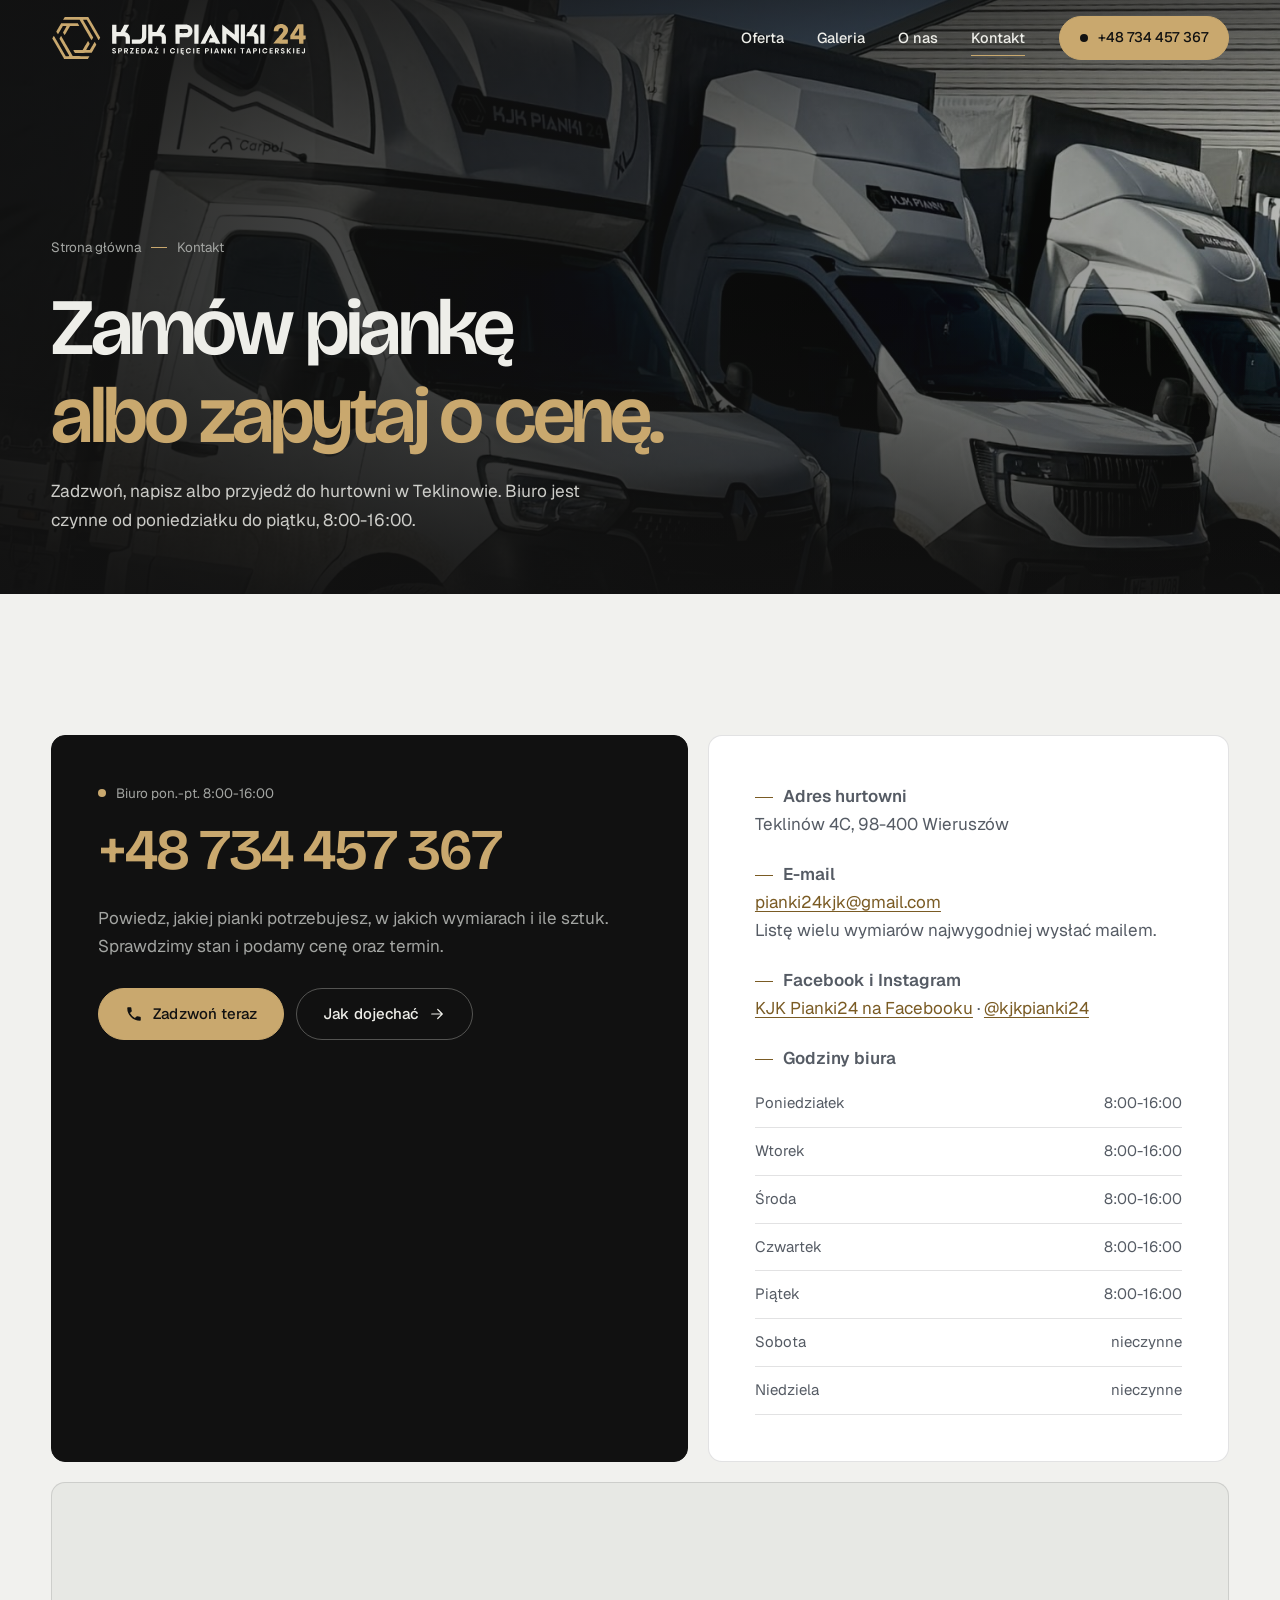
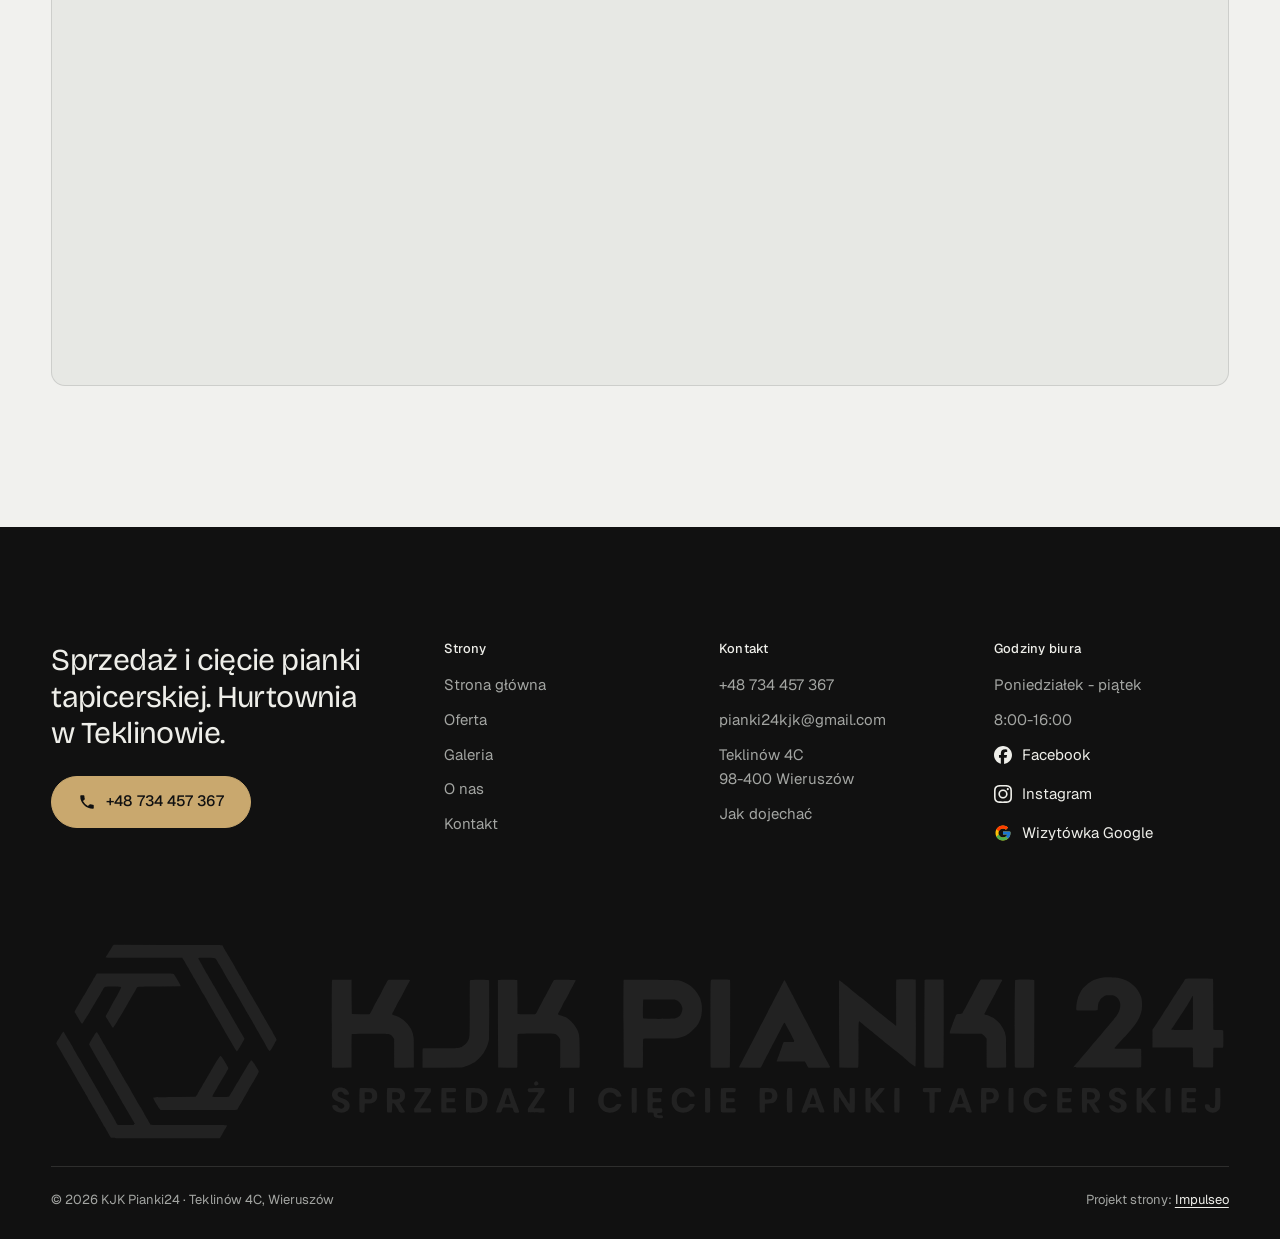
==== commit d0ce2121: "[claude-edit][cmt:5715ec97-2bc6-41bd-92c3-cad041378afa] nowy projekt strony na wzór ElMac: grafit + " ====
--- a/kontakt.html
+++ b/kontakt.html
@@ -3,120 +3,136 @@
 <head>
 <meta charset="UTF-8">
 <meta name="viewport" content="width=device-width, initial-scale=1.0">
-<title>Kontakt - KJK Pianki24</title>
-<meta name="description" content="Kontakt KJK Pianki24 - Teklinów 4C, 98-400 Wieruszów">
-<link rel="canonical" href="https://kris20032.github.io/kjkpianki24/kontakt.html">
+<title>Kontakt - KJK Pianki24, Teklinów 4C, Wieruszów</title>
+<meta name="description" content="Zamów piankę tapicerską albo zapytaj o cenę: tel. +48 734 457 367, pianki24kjk@gmail.com. Hurtownia w Teklinowie 4C, 98-400 Wieruszów. Biuro pon.-pt. 8:00-16:00.">
+<link rel="canonical" href="https://impulseo-pl.github.io/kjkpianki24/kontakt.html">
 <meta name="robots" content="noindex, nofollow">
+<meta name="theme-color" content="#111111">
 <meta property="og:type" content="website">
 <meta property="og:locale" content="pl_PL">
 <meta property="og:site_name" content="KJK Pianki24">
-<meta property="og:title" content="Kontakt - KJK Pianki24">
-<meta property="og:description" content="Kontakt KJK Pianki24 - Teklinów 4C, 98-400 Wieruszów">
-<meta property="og:url" content="https://kris20032.github.io/kjkpianki24/kontakt.html">
-<meta property="og:image" content="https://kris20032.github.io/kjkpianki24/img/og.jpg">
+<meta property="og:title" content="Kontakt - KJK Pianki24, Teklinów 4C, Wieruszów">
+<meta property="og:description" content="Zamów piankę tapicerską albo zapytaj o cenę: tel. +48 734 457 367, pianki24kjk@gmail.com. Hurtownia w Teklinowie 4C, 98-400 Wieruszów. Biuro pon.-pt. 8:00-16:00.">
+<meta property="og:url" content="https://impulseo-pl.github.io/kjkpianki24/kontakt.html">
+<meta property="og:image" content="https://impulseo-pl.github.io/kjkpianki24/img/og.jpg">
 <meta property="og:image:width" content="1200">
 <meta property="og:image:height" content="630">
 <meta name="twitter:card" content="summary_large_image">
+<script type="application/ld+json">{"@context": "https://schema.org", "@type": "Store", "name": "KJK Pianki24", "url": "https://impulseo-pl.github.io/kjkpianki24/", "telephone": "+48734457367", "email": "pianki24kjk@gmail.com", "image": "https://impulseo-pl.github.io/kjkpianki24/img/og.jpg", "address": {"@type": "PostalAddress", "streetAddress": "Teklinów 4C", "postalCode": "98-400", "addressLocality": "Wieruszów", "addressCountry": "PL"}, "geo": {"@type": "GeoCoordinates", "latitude": 51.3063534, "longitude": 18.1235981}, "openingHours": "Mo-Fr 08:00-16:00", "aggregateRating": {"@type": "AggregateRating", "ratingValue": "4.8", "reviewCount": "5"}, "sameAs": ["https://www.facebook.com/people/KJK-Pianki24/100085469045485/", "https://www.instagram.com/kjkpianki24/", "https://www.google.com/maps/place/KJKPianki24/@51.306564,18.1231063,17z/data=!4m6!3m5!1s0x471a9ff945ef7c53:0xb045e8f2e6f829d7!8m2!3d51.3063534!4d18.1235981!16s%2Fg%2F11tp8qrjy9"]}</script>
+<script>(function(){var d=document.documentElement;d.classList.add('js');try{if(!window.matchMedia('(prefers-reduced-motion: reduce)').matches)d.classList.add('anim');}catch(e){}setTimeout(function(){if(!d.classList.contains('anim-ok'))d.classList.remove('anim');},3500);})();</script>
+<link rel="preload" as="image" href="img/g1.jpg" fetchpriority="high">
 <link rel="preconnect" href="https://fonts.googleapis.com">
 <link rel="preconnect" href="https://fonts.gstatic.com" crossorigin>
-<link href="https://fonts.googleapis.com/css2?family=Sora:wght@600;700;800&family=Manrope:wght@400;500;600&display=swap" rel="stylesheet">
-<link rel="stylesheet" href="assets/styles.css?v=cbfecb33">
+<link href="https://fonts.googleapis.com/css2?family=Bricolage+Grotesque:opsz,wght@12..96,400..700&family=Geist:wght@400..600&display=swap" rel="stylesheet">
+<link rel="stylesheet" href="assets/styles.css?v=20261030">
+<script src="assets/lenis.min.js?v=1.1.20" defer></script>
+<script src="assets/main.js?v=20261030" defer></script>
+<meta name="nb-deploy" content="4b3add470f5c">
 </head>
 <body>
+<a class="skip" href="#tresc">Przejdź do treści</a>
+<header class="site-head">
+<div class="head-in">
+  <a class="brand" href="index.html" aria-label="KJK Pianki 24 - strona główna">
+    <span class="znak"><svg class="wm" viewBox="252 256 4764 820" role="img" aria-label="KJK Pianki 24"><g transform="translate(0,1328) scale(1,-1)"><path class="g" pathLength="1" style="--i:0" d="M299 698 c-2 -2 -4 -6 -6 -9 -2 -4 -5 -8 -6 -10 -1 -2 -2 -4 -3 -5 -1 -2 -2 -4 -4 -6 -1 -3 -3 -6 -4 -7 0 -2 -2 -4 -2 -5 -1 -1 -1 -3 1 -6 8 -13 12 -20 14 -23 1 -2 3 -5 3 -6 1 -2 3 -5 5 -7 1 -3 2 -5 3 -6 1 -2 2 -4 3 -6 2 -2 6 -10 11 -18 5 -9 9 -17 11 -19 1 -2 3 -5 3 -6 1 -2 3 -5 5 -7 1 -3 2 -5 3 -6 1 -2 2 -4 3 -6 2 -2 7 -12 13 -22 6 -10 11 -20 13 -22 1 -2 3 -5 4 -8 1 -2 3 -5 4 -7 2 -2 3 -5 4 -6 0 -1 2 -4 3 -6 2 -3 4 -6 4 -7 1 -2 3 -5 5 -7 1 -3 2 -5 3 -6 1 -2 2 -4 4 -6 1 -3 3 -6 4 -7 0 -2 2 -5 3 -7 2 -2 6 -10 11 -18 5 -9 9 -17 11 -19 1 -2 3 -5 3 -6 1 -2 3 -5 4 -7 2 -3 4 -6 4 -7 1 -2 3 -5 5 -7 1 -3 2 -5 3 -6 1 -2 2 -4 3 -6 2 -3 4 -6 5 -7 0 -2 2 -5 3 -7 2 -2 5 -7 7 -11 2 -5 5 -10 7 -12 1 -2 2 -4 3 -5 0 -2 5 -10 9 -16 1 -2 3 -5 3 -6 1 -2 3 -5 4 -7 2 -3 3 -5 4 -6 0 -2 2 -3 3 -4 2 -2 8 -2 221 -2 l219 0 1 2 c1 2 3 4 4 6 0 1 2 4 4 7 1 2 3 5 4 7 0 1 2 4 3 6 13 22 14 24 11 25 0 1 -70 1 -153 1 -115 0 -153 0 -154 1 -1 1 -2 3 -3 5 -1 2 -3 5 -4 6 -1 2 -4 8 -8 14 -4 6 -7 13 -9 15 -1 2 -3 5 -3 7 -1 1 -3 4 -4 7 -3 4 -5 8 -7 12 -1 1 -3 4 -5 7 -1 2 -3 5 -4 7 0 1 -2 4 -3 6 -2 2 -7 12 -13 22 -6 10 -11 20 -13 22 -1 2 -3 5 -3 7 -1 1 -3 4 -4 7 -2 2 -4 5 -4 7 -1 1 -3 4 -4 6 -1 1 -3 4 -4 7 -6 9 -6 11 -8 14 -1 1 -3 4 -4 6 0 1 -2 4 -3 6 -2 2 -8 14 -15 25 -7 12 -13 24 -15 26 -1 2 -3 5 -3 7 -1 1 -3 4 -4 7 -2 2 -4 5 -4 7 -1 1 -3 4 -4 7 -2 2 -3 4 -4 6 -1 1 -2 3 -3 6 -2 2 -4 5 -5 7 0 1 -2 4 -3 6 -2 2 -9 15 -17 29 -8 14 -15 27 -17 29 -1 2 -3 5 -3 7 -4 6 -10 15 -11 15 -1 0 -3 -2 -6 -5 -4 -7 -5 -9 -7 -12 -1 -2 -3 -5 -5 -7 -1 -3 -2 -5 -3 -6 -1 -2 -2 -4 -3 -6 -2 -3 -4 -6 -5 -9 l-2 -4 2 -4 c1 -3 3 -6 4 -8 2 -3 4 -6 4 -7 1 -2 3 -5 4 -7 2 -3 4 -6 4 -7 1 -2 3 -5 4 -7 2 -3 4 -6 4 -7 1 -2 3 -5 4 -7 2 -3 4 -6 4 -7 1 -2 3 -5 4 -7 2 -3 4 -6 4 -7 1 -2 3 -5 4 -7 2 -3 4 -6 4 -7 1 -2 3 -5 5 -7 1 -3 2 -5 3 -6 1 -2 2 -4 4 -6 1 -3 3 -6 4 -7 0 -2 2 -5 3 -7 2 -2 7 -12 13 -22 6 -10 11 -20 13 -22 1 -2 3 -5 3 -6 1 -2 3 -5 4 -7 2 -3 4 -6 4 -7 1 -2 3 -5 5 -7 1 -3 2 -5 3 -6 1 -2 2 -4 3 -6 2 -3 4 -6 5 -7 0 -2 2 -5 3 -7 2 -2 5 -7 7 -11 2 -5 5 -10 7 -12 1 -2 3 -5 3 -6 1 -2 3 -5 4 -7 3 -5 5 -9 12 -20 4 -6 7 -13 9 -15 1 -2 2 -4 3 -5 1 -2 2 -4 3 -6 2 -2 4 -7 7 -11 2 -4 5 -8 5 -9 3 -4 1 -5 -20 -5 -27 -1 -47 -1 -49 0 -1 1 -5 6 -7 10 0 1 -2 4 -3 7 -2 2 -4 5 -4 7 -1 1 -3 4 -4 7 -2 2 -4 5 -4 7 -1 1 -3 4 -4 7 -2 2 -3 5 -4 6 -1 1 -3 4 -4 6 -2 4 -4 8 -8 15 -1 2 -3 5 -4 7 -1 1 -3 4 -4 6 0 1 -2 4 -4 7 -1 2 -3 5 -4 7 0 1 -2 4 -3 6 -2 2 -10 17 -19 33 -9 15 -17 30 -19 32 -1 2 -3 5 -3 7 -1 1 -3 4 -4 7 -2 2 -4 5 -4 7 -1 1 -3 4 -5 7 -1 2 -2 4 -3 6 -1 1 -2 3 -3 6 -2 2 -4 5 -5 7 0 1 -2 4 -3 6 -2 2 -5 9 -9 15 -4 6 -7 13 -9 15 -1 2 -3 5 -3 7 -1 1 -3 4 -4 6 -1 1 -3 4 -4 6 -2 3 -17 30 -21 36 -1 2 -3 5 -3 7 -1 1 -3 4 -4 7 -2 2 -3 4 -4 6 -1 1 -2 3 -3 6 -3 4 -11 17 -13 21 -1 2 -3 5 -4 7 -1 1 -3 5 -5 8 -4 7 -5 8 -8 4z"/><path class="g" pathLength="1" style="--i:1" d="M438 936 c0 0 -3 -3 -5 -7 -2 -3 -4 -7 -5 -9 -1 -1 -3 -4 -4 -5 0 -2 -2 -5 -3 -7 -2 -2 -4 -7 -7 -11 -2 -4 -5 -9 -6 -10 -1 -2 -3 -5 -4 -7 -3 -5 -14 -25 -16 -28 -1 -1 -3 -4 -4 -6 -2 -4 -10 -17 -13 -22 -1 -2 -2 -4 -3 -5 -1 -2 -2 -4 -3 -6 -2 -2 -4 -7 -7 -11 -5 -9 -6 -11 -8 -14 -2 -3 -3 -8 -1 -10 0 0 2 -2 3 -4 3 -6 6 -11 8 -14 1 -2 4 -7 6 -11 3 -4 5 -8 6 -9 1 -3 5 -7 6 -7 1 0 8 10 10 15 0 0 2 3 4 6 2 3 4 6 4 7 1 1 2 4 4 6 2 2 3 5 4 7 1 1 2 3 4 6 1 2 3 5 4 7 1 2 3 5 4 7 1 1 4 6 6 10 2 3 5 8 7 11 1 2 2 4 3 6 1 1 2 3 3 5 2 2 4 7 7 11 4 7 5 9 10 17 1 2 4 8 8 14 10 17 6 15 30 16 26 0 45 -1 46 -3 0 -1 -5 -11 -13 -26 -2 -3 -4 -9 -6 -12 -2 -3 -5 -9 -7 -12 -2 -4 -5 -9 -6 -10 0 -2 -2 -5 -4 -7 -1 -3 -3 -6 -4 -8 -1 -3 -3 -6 -4 -8 -2 -3 -3 -5 -4 -6 0 -2 -4 -8 -8 -15 -4 -7 -7 -13 -7 -13 0 -1 2 -5 8 -14 1 -2 3 -5 3 -6 1 -2 3 -5 4 -6 1 -2 3 -5 4 -6 5 -10 10 -16 11 -15 1 0 8 11 13 19 1 2 3 5 4 6 1 2 4 8 8 14 4 6 7 12 8 14 1 1 3 4 4 6 3 5 10 17 12 21 1 1 3 4 4 6 0 1 2 4 4 7 1 2 3 5 4 7 0 1 2 4 3 6 2 2 7 12 13 22 6 10 11 20 13 22 1 2 3 5 3 7 3 5 5 7 6 8 1 1 24 2 87 2 l87 1 0 2 c0 1 -1 3 -2 5 -1 1 -2 4 -3 5 -2 5 -9 16 -10 17 0 1 -1 2 -1 2 0 1 -1 2 -2 4 -1 1 -3 5 -5 7 -6 10 3 9 -81 9 -85 1 -232 1 -234 0z"/><path class="g" pathLength="1" style="--i:2" d="M503 1050 c-1 -1 -3 -3 -3 -4 -1 -3 -3 -5 -12 -20 -3 -6 -7 -11 -7 -12 -1 -2 -3 -5 -5 -7 -2 -3 -3 -6 -3 -6 1 -1 43 -1 155 -1 l155 0 2 -4 c5 -7 8 -12 11 -18 1 -2 3 -5 4 -7 2 -3 4 -6 4 -7 1 -2 3 -5 5 -7 1 -3 2 -5 3 -6 1 -2 2 -4 3 -6 2 -2 9 -15 17 -29 8 -14 15 -27 17 -29 1 -2 3 -5 3 -6 1 -2 3 -5 4 -7 2 -3 3 -6 4 -7 4 -7 6 -11 8 -13 1 -2 3 -5 4 -6 0 -2 2 -5 3 -7 2 -2 9 -15 17 -29 8 -14 15 -27 17 -29 1 -2 3 -5 3 -6 1 -2 3 -5 4 -7 2 -3 3 -6 4 -7 1 -1 3 -4 4 -6 1 -3 3 -6 4 -7 1 -1 2 -4 3 -6 2 -2 9 -15 17 -29 8 -14 15 -27 17 -29 1 -2 3 -5 3 -6 1 -2 3 -5 4 -7 2 -3 3 -6 4 -7 1 -1 3 -4 4 -6 1 -3 3 -6 4 -7 1 -1 2 -4 3 -6 2 -2 4 -6 6 -10 6 -10 9 -15 11 -15 1 0 6 6 8 11 1 1 3 4 4 5 3 6 19 33 19 34 0 1 -4 8 -7 13 -1 1 -4 7 -8 13 -4 6 -7 13 -9 15 -1 2 -3 5 -4 7 -1 3 -2 4 -6 11 -2 2 -5 9 -9 15 -4 6 -7 13 -9 15 -1 2 -3 5 -3 7 -1 1 -3 4 -4 7 -2 2 -3 5 -4 6 -4 7 -6 11 -8 14 -1 1 -3 4 -4 6 0 1 -2 4 -3 6 -2 2 -6 10 -11 19 -5 8 -9 16 -11 18 -1 2 -3 5 -3 7 -1 1 -3 4 -4 7 -2 2 -4 5 -4 7 -1 1 -3 4 -4 7 -3 4 -5 8 -7 12 -1 1 -3 4 -5 7 -1 2 -3 5 -4 7 0 1 -2 4 -3 6 -2 2 -9 15 -17 29 -8 14 -15 27 -17 29 -1 2 -3 5 -3 7 -1 1 -3 4 -4 7 -2 2 -4 5 -4 7 -1 1 -3 4 -4 7 -7 11 -9 10 30 10 37 -1 35 -1 41 -11 2 -3 4 -7 5 -9 3 -5 6 -9 10 -16 2 -4 5 -9 7 -11 1 -3 2 -5 3 -6 1 -2 2 -4 3 -6 4 -7 19 -33 23 -40 2 -3 4 -6 4 -7 1 0 2 -2 3 -3 0 -2 2 -5 3 -7 2 -3 4 -6 4 -7 1 -2 3 -5 5 -7 1 -3 2 -5 3 -6 1 -2 2 -4 4 -6 1 -3 3 -6 4 -7 0 -2 2 -5 3 -7 2 -2 7 -12 13 -22 6 -10 11 -20 13 -22 1 -2 3 -5 3 -6 1 -2 3 -5 4 -7 2 -3 3 -5 4 -6 1 -2 2 -4 3 -6 2 -3 4 -6 5 -7 0 -2 2 -5 3 -7 2 -2 6 -10 11 -18 4 -8 9 -15 9 -16 1 -1 3 -6 6 -11 3 -5 6 -11 8 -13 1 -2 3 -5 3 -6 1 -2 3 -5 4 -7 2 -3 4 -6 4 -7 1 -2 3 -5 4 -7 2 -3 4 -6 4 -7 1 -2 3 -5 4 -7 2 -3 7 -12 12 -22 7 -12 11 -17 12 -17 2 0 5 4 11 13 4 7 5 10 9 16 1 2 3 5 3 7 1 1 2 3 3 3 0 1 1 3 2 4 1 4 0 6 -13 28 -1 2 -3 5 -3 7 -1 1 -3 4 -4 7 -2 2 -3 5 -4 6 -1 1 -3 4 -4 7 -1 2 -3 5 -4 6 -1 1 -2 4 -4 7 -1 2 -3 5 -4 7 0 1 -2 4 -3 6 -2 2 -6 10 -11 19 -5 8 -9 16 -11 18 -1 2 -3 5 -3 7 -1 1 -3 4 -4 7 -2 2 -4 5 -4 7 -1 1 -3 4 -5 7 -1 2 -2 4 -3 6 -1 1 -2 3 -3 5 -2 2 -8 14 -15 25 -7 12 -13 24 -15 26 -1 2 -3 5 -3 7 -1 1 -3 4 -4 7 -2 2 -3 5 -4 6 -1 1 -3 4 -4 7 -1 2 -3 5 -4 6 -1 1 -2 4 -4 7 -1 2 -3 5 -4 7 0 1 -2 4 -3 6 -2 2 -5 9 -9 15 -4 6 -7 13 -9 15 -1 2 -3 5 -3 7 -1 1 -3 4 -4 7 -2 2 -4 5 -4 7 -1 1 -3 4 -4 6 -1 2 -3 4 -4 6 -1 2 -3 5 -4 7 0 1 -2 4 -3 6 -6 10 -24 40 -25 43 -1 2 -2 4 -3 5 -1 1 -53 1 -221 1 l-218 1 -3 -3z"/><path class="g" pathLength="1" style="--i:3" d="M936 602 c-3 -2 -10 -14 -15 -22 -3 -6 -5 -9 -9 -15 -1 -2 -4 -8 -8 -14 -4 -6 -7 -12 -8 -14 -1 -1 -3 -4 -4 -6 -1 -3 -20 -34 -25 -43 -1 -2 -2 -5 -3 -6 -4 -7 -6 -11 -8 -13 -1 -2 -3 -5 -4 -6 0 -2 -2 -5 -4 -7 -1 -3 -3 -6 -3 -7 -1 -2 -3 -5 -5 -7 l-3 -4 -70 -1 c-85 -1 -100 -1 -101 -3 -1 -1 3 -10 7 -17 2 -2 3 -5 4 -6 0 -1 2 -4 3 -5 1 -2 3 -5 4 -7 1 -3 3 -5 4 -6 0 -1 2 -3 4 -5 l3 -4 154 0 c123 0 155 0 156 1 1 1 2 3 3 5 1 1 2 4 4 7 1 2 3 5 4 7 0 1 2 4 3 6 2 2 8 14 15 26 7 11 13 23 15 25 1 2 3 5 3 7 1 1 3 4 4 7 2 2 3 5 4 6 1 1 3 4 4 7 1 2 3 5 4 6 1 1 2 4 4 7 1 2 3 5 4 7 0 1 2 4 3 6 15 25 15 26 11 32 -5 8 -6 9 -6 10 0 0 -2 3 -4 6 -2 3 -4 6 -4 7 0 0 -1 2 -2 3 -1 0 -2 2 -2 2 0 2 -8 12 -10 12 -1 0 -5 -6 -13 -19 -3 -5 -5 -9 -6 -10 0 -1 -3 -5 -5 -8 -2 -4 -5 -9 -6 -10 -1 -2 -4 -7 -6 -10 -2 -4 -5 -9 -6 -10 -1 -2 -3 -5 -4 -7 -3 -5 -10 -17 -12 -20 -1 -2 -3 -5 -4 -7 -2 -4 -10 -17 -11 -19 -1 -2 -3 -5 -5 -8 -2 -3 -4 -6 -4 -7 -1 -1 -2 -3 -4 -6 -4 -8 -4 -8 -24 -8 -27 -1 -47 0 -47 2 0 2 2 6 7 15 1 2 3 5 4 6 1 1 2 4 3 6 2 2 5 7 7 12 2 4 5 9 7 11 1 2 2 4 3 6 1 1 2 3 3 6 2 2 5 7 7 11 2 3 5 8 6 10 1 1 3 4 4 6 1 1 4 6 6 11 2 4 5 8 6 9 2 4 1 7 -1 11 -2 2 -3 4 -3 5 -1 1 -2 3 -3 6 -2 2 -5 7 -7 11 -8 14 -15 23 -16 23 0 0 -1 -1 -2 -2z"/><path pathLength="1" style="--i:4" d="M1389 908 c-1 -1 -1 -65 -1 -176 0 -157 0 -174 2 -175 1 -2 6 -2 39 -2 l39 1 0 67 c0 48 0 68 1 69 1 1 138 2 148 0 9 -1 15 -7 21 -17 l2 -4 0 -57 c0 -47 0 -57 1 -58 1 -1 13 -1 40 -1 l39 1 0 59 c0 56 0 60 -2 67 -1 5 -2 10 -2 11 0 1 -1 3 -2 6 -1 2 -2 4 -2 5 0 0 -2 4 -4 9 -15 27 -42 49 -69 55 -7 2 -8 4 -6 8 1 2 4 7 6 10 2 4 5 11 8 15 2 4 5 11 7 15 2 3 5 8 6 11 2 3 8 13 16 29 1 2 4 7 6 12 3 4 6 11 8 15 2 3 6 10 8 14 6 10 6 11 6 12 -1 2 -6 2 -44 2 l-43 0 -2 -3 c-2 -1 -4 -5 -6 -9 -2 -4 -5 -10 -8 -14 -2 -5 -6 -12 -8 -15 -1 -4 -5 -11 -7 -15 -3 -5 -6 -12 -8 -15 -2 -4 -6 -11 -8 -15 -3 -5 -7 -12 -9 -15 -1 -4 -5 -11 -7 -15 -3 -5 -6 -11 -8 -15 -2 -3 -4 -6 -4 -7 -1 -1 -13 -1 -38 -1 l-35 1 -1 69 0 69 -39 0 -39 0 -1 -3z"/><path pathLength="1" style="--i:5" d="M1411 473 c-11 -3 -16 -7 -20 -15 -6 -14 0 -30 14 -36 2 -1 7 -3 9 -4 3 -1 6 -2 6 -2 1 0 4 -1 8 -3 5 -3 7 -4 9 -8 l2 -5 -2 -4 c-2 -4 -6 -7 -10 -7 -6 0 -15 7 -15 10 0 3 -3 4 -10 5 -12 0 -14 -2 -11 -10 7 -20 42 -28 60 -13 12 10 13 30 1 40 -3 3 -10 7 -11 7 -1 0 -3 1 -5 2 -3 1 -8 3 -11 4 -12 5 -15 9 -13 16 1 9 16 11 22 3 4 -7 4 -7 13 -7 10 0 12 1 10 7 -5 17 -27 26 -46 20z"/><path pathLength="1" style="--i:6" d="M1501 472 c-2 -2 -2 -94 0 -96 1 -2 3 -2 9 -3 11 0 11 0 11 19 0 12 0 17 1 18 1 1 5 1 12 1 15 0 18 1 25 5 10 7 13 13 13 26 0 14 -4 21 -16 28 l-4 2 -25 1 c-19 0 -25 0 -26 -1z m43 -17 c5 -2 7 -7 7 -14 0 -6 0 -6 -3 -10 l-4 -3 -11 0 -11 1 -1 12 c0 7 0 13 0 14 1 1 19 2 23 0z"/><path pathLength="1" style="--i:7" d="M1612 471 c-2 -3 -1 -92 0 -95 1 -2 2 -2 9 -2 5 0 9 0 9 0 1 1 2 7 2 19 l1 19 2 0 c2 0 4 0 5 -1 1 -1 7 -9 8 -12 1 -2 3 -6 6 -9 2 -4 5 -9 5 -11 3 -4 6 -6 15 -6 10 1 12 2 8 8 -5 7 -14 21 -14 21 0 1 -1 3 -2 5 -3 4 -4 7 -1 8 5 1 7 3 10 6 8 7 9 10 9 22 0 9 0 10 -3 15 -4 6 -6 8 -12 12 l-5 2 -26 1 c-24 0 -25 0 -26 -2z m41 -16 c2 0 5 -2 7 -4 3 -3 4 -3 4 -10 0 -11 -5 -14 -23 -14 -6 0 -8 0 -8 2 -1 2 -1 26 0 26 1 1 16 1 20 0z"/><path pathLength="1" style="--i:8" d="M1723 472 c0 -1 -1 -4 -1 -8 0 -8 0 -8 22 -8 19 0 22 0 19 -3 0 -1 -10 -16 -21 -33 l-21 -31 0 -6 c0 -5 0 -7 1 -8 1 -1 11 -1 34 -1 36 0 34 -1 34 8 0 9 0 9 -24 9 -15 0 -20 0 -20 1 0 1 5 9 12 19 6 9 13 19 14 21 2 4 4 7 10 15 7 11 7 10 7 17 0 4 -1 7 -1 8 -2 2 -63 2 -65 0z"/><path pathLength="1" style="--i:9" d="M1832 472 c-1 0 -2 -95 0 -97 1 -1 6 -1 28 -1 l27 0 2 2 c2 2 2 4 2 7 -1 8 -2 8 -21 8 -10 0 -17 0 -17 1 -1 1 -2 21 -1 23 1 1 5 1 16 1 9 0 16 0 17 1 1 0 1 3 1 8 l0 7 -16 0 c-9 0 -17 0 -17 1 -1 1 -2 22 -1 23 1 0 9 0 18 0 11 0 18 1 19 2 1 0 1 3 2 6 0 9 1 9 -30 9 -15 0 -28 0 -29 -1z"/><path pathLength="1" style="--i:10" d="M1932 472 c-1 0 -2 -95 0 -97 1 -2 35 -2 46 0 29 4 45 30 39 62 -3 15 -13 26 -29 33 -5 2 -7 2 -30 3 -13 0 -25 0 -26 -1z m46 -19 c13 -5 18 -13 18 -29 0 -16 -4 -23 -16 -29 -6 -3 -26 -4 -27 -2 -2 2 -1 61 0 62 2 1 19 0 25 -2z"/><path pathLength="1" style="--i:11" d="M1947 909 c-1 -1 -1 -38 -1 -111 0 -117 0 -119 -5 -130 -6 -13 -16 -23 -28 -29 -11 -5 -17 -5 -89 -5 -50 0 -67 0 -68 -1 -1 -1 -1 -11 -1 -39 l0 -38 2 -1 c2 0 37 0 79 0 l77 1 9 2 c11 4 20 7 22 8 0 0 2 1 3 1 1 1 5 3 7 4 3 2 6 4 8 4 10 6 31 26 40 40 9 14 15 27 20 45 l2 10 1 118 c0 85 0 120 -1 121 -2 3 -75 3 -77 0z"/><path pathLength="1" style="--i:12" d="M2060 910 c0 -1 0 -81 0 -178 l1 -176 38 -1 c20 0 38 0 39 1 1 1 1 14 1 67 0 44 0 67 1 68 2 3 148 3 154 0 6 -3 12 -10 15 -16 l3 -5 0 -56 c0 -31 0 -56 0 -57 1 -2 3 -2 39 -2 28 0 38 0 39 1 2 2 1 112 -1 123 0 4 -1 9 -1 10 0 1 -1 4 -1 5 -1 2 -2 4 -2 6 -1 4 -9 18 -14 25 -9 13 -31 33 -40 36 -1 0 -3 1 -4 1 -2 2 -10 5 -17 6 -3 1 -6 2 -6 3 -2 2 -1 2 15 32 2 4 5 11 7 15 2 3 5 9 7 11 1 2 4 8 6 11 2 4 5 11 8 15 2 4 5 11 7 15 2 3 6 10 8 14 10 18 13 24 13 25 0 2 -85 3 -88 1 -1 -1 -3 -4 -5 -8 -2 -4 -6 -11 -8 -15 -3 -5 -6 -12 -8 -15 -2 -4 -6 -11 -8 -15 -3 -5 -6 -12 -8 -15 -2 -4 -6 -11 -8 -15 -3 -5 -6 -12 -8 -15 -2 -4 -6 -11 -8 -15 -3 -5 -6 -12 -8 -16 -2 -4 -5 -7 -6 -8 -3 -2 -70 -1 -72 0 -1 1 -1 22 -1 68 0 49 0 68 -1 69 -2 2 -77 2 -78 0z"/><path pathLength="1" style="--i:13" d="M2086 467 c-3 -7 -6 -15 -6 -17 0 0 -1 -2 -2 -4 -1 -2 -2 -5 -2 -7 -1 -2 -2 -4 -2 -5 -1 0 -2 -3 -2 -5 -1 -3 -3 -8 -4 -11 -2 -4 -4 -9 -4 -11 -1 -2 -2 -4 -2 -5 -1 -2 -2 -4 -3 -6 0 -2 -1 -4 -2 -5 0 -2 -1 -3 -1 -4 0 -1 -1 -3 -2 -6 -3 -7 -2 -8 9 -7 10 0 11 0 13 9 1 3 3 7 4 8 l2 3 17 0 c10 0 18 -1 19 -1 1 -1 5 -11 6 -15 1 -4 5 -5 14 -5 8 1 9 2 7 7 -1 6 -5 14 -7 20 -1 2 -2 5 -2 6 0 1 -1 2 -1 4 -1 1 -2 3 -3 5 0 2 -2 7 -4 11 -1 3 -3 8 -4 11 0 2 -1 5 -2 5 0 1 -1 3 -2 5 0 2 -1 5 -2 7 -1 2 -2 4 -2 4 0 1 -1 4 -2 8 l-3 6 -11 0 -12 0 -2 -5z m17 -27 c2 -5 4 -13 6 -18 5 -14 5 -13 -10 -13 l-11 1 0 3 c0 2 1 6 2 9 3 7 5 14 6 18 2 8 4 7 7 0z"/><path pathLength="1" style="--i:14" d="M2183 471 c-3 -2 -3 -10 0 -13 2 -2 3 -2 21 -2 21 0 22 0 18 -5 -1 -2 -4 -5 -5 -8 -2 -2 -4 -5 -4 -6 -2 -2 -25 -37 -29 -43 -3 -5 -3 -6 -3 -12 0 -3 0 -6 1 -7 1 -1 64 -2 66 -1 1 1 1 14 0 16 -1 1 -7 1 -22 1 -15 0 -20 0 -20 1 0 2 -2 -1 23 36 l20 30 0 6 c0 4 -1 7 -1 8 -2 2 -63 1 -65 -1z"/><path pathLength="1" style="--i:15" d="M2208 497 c-6 -10 5 -19 14 -11 3 2 3 8 0 11 -3 5 -11 4 -14 0z"/><path pathLength="1" style="--i:16" d="M2349 472 c-2 -2 -1 -96 0 -97 1 -2 17 -2 18 0 1 0 1 20 1 49 l0 49 -10 0 c-5 0 -9 0 -9 -1z"/><path pathLength="1" style="--i:17" d="M2500 473 c-31 -8 -45 -50 -26 -80 3 -4 12 -13 15 -14 1 0 2 -1 3 -1 5 -5 25 -6 36 -3 15 4 22 10 30 25 4 8 3 8 -8 9 -10 0 -10 0 -16 -8 -7 -9 -23 -11 -33 -6 -10 6 -14 13 -13 29 0 13 1 17 7 23 10 11 30 10 39 -1 2 -2 4 -5 5 -6 2 -2 3 -2 11 -2 11 1 12 1 7 11 -10 20 -33 29 -57 24z"/><path pathLength="1" style="--i:18" d="M2569 911 c-1 -1 -1 -30 -1 -178 l1 -177 38 -1 c20 0 38 0 39 1 1 1 1 12 1 58 0 50 0 57 2 58 1 2 8 2 64 2 40 0 65 0 71 1 12 2 28 7 38 12 2 2 6 4 8 5 14 8 40 36 43 46 0 2 1 3 2 4 0 1 1 2 1 3 0 0 1 2 2 4 8 16 10 55 4 73 -1 3 -2 7 -2 8 0 0 -1 2 -1 4 -1 1 -3 6 -5 10 -11 23 -32 44 -55 54 -12 6 -18 8 -30 11 -9 2 -217 3 -220 2z m211 -82 c13 -5 21 -14 25 -28 2 -8 2 -8 0 -16 -3 -15 -12 -25 -27 -30 -9 -3 -129 -3 -130 0 -2 3 -1 75 0 76 1 0 30 0 64 0 59 0 63 0 68 -2z"/><path pathLength="1" style="--i:19" d="M2602 472 c-2 -2 -1 -95 1 -97 0 -1 4 -1 8 -2 12 0 11 -4 11 51 0 35 0 47 -1 48 -2 1 -17 1 -19 0z"/><path pathLength="1" style="--i:20" d="M2667 472 c-2 -1 -2 -4 -2 -48 0 -56 -1 -51 12 -50 12 0 13 -1 13 -7 0 -11 6 -15 22 -16 15 0 16 0 16 6 -1 5 -2 6 -12 6 -8 0 -12 2 -12 5 0 3 2 4 10 4 10 1 11 2 11 10 0 9 0 9 -19 9 -12 0 -18 0 -19 1 -2 2 -1 23 1 23 0 1 8 1 16 1 17 0 17 0 17 8 0 8 1 8 -17 8 -8 0 -16 0 -16 1 -2 0 -3 21 -1 23 1 0 9 0 18 0 14 0 17 0 18 2 2 1 3 12 1 14 -2 1 -55 1 -57 0z"/><path pathLength="1" style="--i:21" d="M2797 473 c-13 -4 -23 -12 -31 -27 -4 -8 -4 -36 0 -43 1 -3 2 -5 2 -5 0 -2 7 -10 10 -14 24 -20 63 -12 76 15 4 9 3 10 -8 10 l-9 0 -3 -4 c-8 -10 -13 -12 -23 -12 -9 0 -13 1 -19 6 -8 8 -11 30 -5 41 10 19 33 21 46 4 l4 -6 9 0 10 1 0 2 c1 7 -11 22 -21 28 -10 5 -26 6 -38 4z"/><path pathLength="1" style="--i:22" d="M2899 472 c-1 -1 -1 -13 -1 -49 l0 -47 2 -1 c3 -2 15 -2 17 0 2 1 2 7 2 49 0 45 0 47 -2 48 -3 1 -16 1 -18 0z"/><path pathLength="1" style="--i:23" d="M2924 911 c-4 -1 -4 4 -4 -179 0 -172 0 -175 2 -176 3 -2 75 -1 77 0 1 2 2 352 0 354 -1 1 -6 2 -37 2 -20 0 -37 0 -38 -1z"/><path pathLength="1" style="--i:24" d="M2963 472 c-2 -2 -2 -94 0 -96 1 -2 4 -2 29 -2 31 0 30 -1 30 9 0 8 -1 8 -20 8 -12 0 -17 0 -18 1 -2 2 -1 23 1 23 0 1 8 1 16 1 17 0 17 0 17 9 0 7 0 7 -17 7 -8 0 -16 0 -16 1 -2 0 -3 21 -1 23 1 0 9 0 18 0 15 0 16 0 18 2 2 2 3 12 1 14 -2 2 -56 2 -58 0z"/><path pathLength="1" style="--i:24" d="M3120 472 c-2 -2 -2 -94 0 -97 2 -1 3 -2 10 -1 5 0 9 0 9 1 1 1 1 9 1 18 0 11 0 16 1 17 1 0 8 1 15 1 12 1 14 1 19 3 21 11 22 44 0 56 -5 2 -6 2 -29 3 -19 0 -25 0 -26 -1z m43 -17 c8 -5 9 -18 2 -25 -3 -2 -21 -4 -24 -2 -1 1 -2 26 0 27 1 2 19 1 22 0z"/><path pathLength="1" style="--i:24" d="M3218 908 c-1 0 -3 -5 -6 -11 -4 -6 -10 -19 -14 -27 -5 -9 -11 -21 -14 -27 -4 -7 -10 -19 -14 -27 -5 -9 -11 -21 -15 -27 -3 -7 -8 -17 -11 -23 -4 -7 -10 -19 -14 -27 -5 -9 -11 -21 -14 -27 -4 -7 -9 -17 -12 -23 -4 -7 -10 -19 -14 -27 -5 -9 -10 -20 -12 -23 -2 -4 -7 -13 -10 -19 -8 -14 -16 -31 -24 -46 -3 -6 -6 -12 -7 -12 -1 -1 -1 -3 -1 -4 l1 -2 42 -1 c23 0 43 0 44 1 1 0 5 8 15 29 2 3 7 12 10 19 4 6 9 16 12 23 4 6 8 14 10 19 10 17 29 55 40 77 9 16 10 17 13 9 5 -9 14 -27 21 -38 3 -7 8 -16 10 -20 2 -5 5 -9 5 -10 1 -1 1 -2 1 -3 -1 -2 -3 -2 -22 -2 l-21 0 -2 -2 c-1 -3 -4 -9 -7 -20 -1 -3 -3 -8 -4 -11 -2 -4 -4 -9 -4 -11 -1 -3 -3 -8 -4 -11 -2 -4 -4 -10 -5 -12 0 -3 -1 -5 -2 -6 -1 0 -1 -1 -1 -3 l0 -3 57 0 57 0 2 -4 c3 -4 5 -8 7 -13 1 -2 3 -4 4 -6 l2 -2 42 0 c23 0 43 0 43 1 3 0 2 3 0 6 -1 0 -2 2 -2 3 0 1 0 2 -1 2 0 1 -3 6 -6 12 -3 6 -7 13 -8 15 -2 2 -6 11 -11 20 -4 8 -10 20 -14 27 -3 6 -9 18 -14 27 -4 8 -10 20 -14 27 -3 6 -9 18 -14 27 -4 8 -10 20 -14 27 -3 6 -8 16 -12 23 -25 48 -31 59 -40 77 -3 6 -8 16 -12 23 -18 34 -20 39 -22 36z"/><path pathLength="1" style="--i:24" d="M3231 471 c-3 -2 -3 -92 0 -95 3 -4 14 -4 18 0 l2 2 0 46 c0 53 1 49 -11 49 -6 0 -8 0 -9 -2z"/><path pathLength="1" style="--i:24" d="M3322 469 c-1 -2 -2 -4 -2 -5 0 -1 -1 -3 -2 -5 -1 -2 -2 -5 -2 -7 -1 -2 -2 -4 -2 -5 -1 0 -2 -3 -2 -5 -1 -3 -3 -8 -4 -11 -2 -4 -4 -9 -4 -10 -1 -2 -2 -5 -2 -6 -1 -2 -2 -5 -3 -7 -1 -2 -2 -6 -4 -10 -1 -4 -3 -9 -4 -11 0 -3 -1 -5 -2 -6 -1 0 -1 -6 0 -7 1 0 5 -1 9 -1 10 1 11 2 14 13 3 7 4 8 22 8 21 0 20 0 23 -9 4 -11 4 -11 13 -11 11 -1 13 1 9 11 -1 2 -2 5 -3 7 0 1 -2 6 -4 10 -1 3 -3 8 -4 11 0 2 -1 5 -2 5 0 1 -1 3 -1 5 -1 2 -2 4 -3 6 0 1 -1 3 -2 5 0 2 -2 7 -4 11 -1 3 -3 8 -4 11 -3 9 -5 14 -5 15 -1 1 -4 1 -12 1 l-11 0 -2 -3z m15 -26 c1 -2 2 -6 3 -8 0 -2 2 -8 4 -11 1 -4 2 -9 2 -11 l1 -3 -12 -1 c-8 0 -13 0 -13 1 0 1 1 5 2 9 2 5 4 10 4 12 1 2 2 5 3 7 0 1 1 3 1 4 0 6 3 6 5 1z"/><path pathLength="1" style="--i:24" d="M3420 472 c-2 -2 -2 -95 1 -97 1 -2 15 -2 18 0 1 1 1 7 1 31 0 33 0 35 6 25 1 -3 3 -7 4 -8 2 -2 4 -5 6 -8 12 -20 26 -40 28 -41 4 -1 17 0 19 2 2 2 2 94 0 96 -2 1 -17 1 -19 0 -1 -1 -1 -10 -1 -32 0 -18 0 -31 -1 -31 0 0 -2 3 -5 6 -2 3 -5 7 -6 10 -2 2 -3 4 -3 5 0 0 -1 1 -2 2 0 1 -2 2 -2 3 -1 2 -6 10 -13 20 l-11 18 -10 0 c-6 0 -9 0 -10 -1z"/><path pathLength="1" style="--i:24" d="M3548 472 c-2 -2 -1 -95 1 -97 1 -2 15 -2 18 0 1 1 1 5 1 21 0 22 0 22 8 12 11 -15 25 -32 28 -33 1 -1 4 -2 9 -1 4 0 9 0 10 0 1 0 2 1 2 2 0 1 -15 20 -34 43 -2 2 -3 4 -3 5 0 2 9 13 15 20 3 4 9 10 13 15 3 4 6 7 7 8 1 1 2 2 2 3 0 2 -1 3 -9 3 -13 0 -13 0 -21 -10 -5 -5 -12 -14 -16 -19 -5 -6 -9 -11 -10 -11 -1 0 -1 3 -1 19 0 13 0 19 -1 20 -2 1 -17 1 -19 0z"/><path pathLength="1" style="--i:24" d="M3665 472 c-2 -2 -2 -95 0 -97 1 0 5 -1 9 -1 12 -1 11 -6 11 49 0 36 0 48 -1 49 -2 1 -17 1 -19 0z"/><path pathLength="1" style="--i:24" d="M3672 912 c-1 -1 -1 -27 -1 -94 0 -51 0 -93 0 -93 -1 0 -70 55 -90 71 -5 4 -38 32 -51 42 -17 13 -54 44 -56 46 -2 2 -5 4 -7 5 -1 1 -8 6 -13 11 -11 9 -13 10 -14 7 0 -1 0 -80 0 -176 l1 -175 37 -1 c29 0 38 0 39 1 2 1 2 7 2 94 0 103 0 97 7 90 2 -2 13 -11 25 -21 24 -19 22 -17 31 -25 36 -29 54 -44 55 -45 0 0 5 -4 11 -9 19 -15 52 -41 54 -43 1 -1 4 -4 7 -6 3 -3 6 -5 7 -6 3 -4 31 -25 33 -25 1 1 2 9 2 175 0 129 0 176 -1 177 -2 2 -76 2 -78 0z"/><path pathLength="1" style="--i:24" d="M3780 472 c-1 0 -1 -2 -1 -7 0 -9 1 -9 14 -9 9 0 11 0 12 -1 1 -1 1 -17 1 -40 0 -45 -1 -42 11 -42 11 1 10 -2 10 43 0 34 0 39 1 40 1 0 5 1 11 0 13 0 14 0 14 8 1 10 4 9 -36 9 -20 0 -36 0 -37 -1z"/><path pathLength="1" style="--i:24" d="M3788 911 l-2 -1 -1 -176 c0 -165 0 -177 2 -178 2 -1 76 -2 76 0 2 2 1 353 0 355 -1 1 -70 1 -75 0z"/><path pathLength="1" style="--i:24" d="M3918 468 c-1 -2 -2 -4 -2 -5 0 0 -1 -2 -2 -4 0 -2 -2 -5 -2 -7 -1 -3 -3 -8 -4 -11 -2 -4 -4 -9 -4 -11 -1 -2 -2 -4 -2 -5 -1 -2 -2 -4 -3 -6 0 -2 -1 -4 -1 -5 -1 0 -2 -3 -2 -5 -1 -3 -3 -8 -4 -11 -2 -4 -4 -9 -4 -11 -1 -2 -2 -4 -3 -5 -1 -3 -1 -7 0 -8 1 0 5 0 9 -1 8 0 8 1 11 3 2 3 4 9 4 12 0 0 1 2 2 3 3 3 3 3 20 3 17 0 21 -1 21 -5 0 -2 4 -13 6 -14 1 -1 13 -2 17 -1 3 0 3 4 -1 13 -2 7 -5 13 -8 23 -1 3 -3 7 -4 9 0 1 -1 4 -2 6 0 1 -1 3 -2 5 0 1 -1 3 -2 5 0 2 -2 7 -4 11 -1 3 -3 8 -4 11 0 2 -1 5 -2 5 0 1 -1 3 -1 4 -2 6 -2 6 -14 6 l-11 0 -2 -4z m15 -24 c1 -2 2 -6 3 -8 1 -6 5 -16 7 -20 2 -6 1 -6 -12 -7 -14 0 -14 0 -10 10 1 4 2 9 3 11 1 2 2 5 2 7 1 1 2 4 2 5 0 2 2 5 3 5 0 0 1 -1 2 -3z"/><path pathLength="1" style="--i:24" d="M4012 909 c-2 -1 -4 -6 -7 -10 -4 -7 -12 -24 -19 -35 -3 -7 -9 -19 -15 -29 -5 -10 -11 -21 -16 -30 -2 -4 -6 -12 -9 -16 -9 -17 -6 -15 -19 -16 -12 -1 -13 -1 -15 -8 -1 -2 -3 -8 -4 -11 -2 -4 -4 -9 -4 -11 -1 -2 -2 -4 -3 -5 0 -2 -1 -3 -1 -4 0 -2 -1 -4 -2 -6 -1 -2 -2 -5 -2 -6 0 -1 -1 -3 -2 -5 -1 -2 -2 -5 -2 -6 0 0 -1 -3 -2 -5 -1 -2 -2 -6 -2 -8 l0 -4 64 -1 65 0 4 -3 c6 -4 9 -7 13 -13 l3 -4 0 -58 c0 -56 0 -58 2 -59 1 -1 15 -1 39 -1 l38 1 0 60 c0 58 0 61 -2 69 -1 4 -2 8 -2 9 0 2 -1 3 -1 5 -1 1 -2 2 -2 3 0 2 -6 14 -11 21 -7 12 -23 27 -34 34 -10 6 -22 11 -28 12 -8 1 -10 3 -6 8 1 1 2 4 4 7 1 2 4 9 7 14 3 5 6 11 7 13 2 3 5 9 15 27 2 4 5 11 8 15 2 4 5 11 7 15 2 3 6 10 8 15 3 4 6 11 8 15 2 4 4 7 5 8 2 0 1 5 0 5 -1 1 -21 1 -43 1 l-42 0 -2 -3z"/><path pathLength="1" style="--i:24" d="M4016 472 c-2 -2 -2 -94 0 -97 2 -1 3 -2 10 -1 5 0 9 0 9 1 1 1 1 9 1 18 0 11 0 16 1 17 1 0 8 1 15 1 12 1 14 1 19 3 21 11 22 44 0 56 -5 2 -6 2 -29 3 -19 0 -25 0 -26 -1z m44 -18 c8 -6 8 -17 1 -24 -3 -2 -21 -4 -24 -2 -1 1 -2 26 0 27 0 1 5 1 11 1 8 0 10 0 12 -2z"/><path pathLength="1" style="--i:24" d="M4127 472 c-2 -1 -2 -95 0 -97 3 -2 14 -2 17 0 2 1 2 2 2 49 0 38 0 47 -1 48 -2 1 -16 1 -18 0z"/><path pathLength="1" style="--i:24" d="M4153 910 c-3 -2 -3 -352 -1 -354 2 -1 73 -2 76 0 2 1 2 4 2 177 l0 176 -2 1 c-4 3 -73 3 -75 0z"/><path pathLength="1" style="--i:24" d="M4222 473 c-14 -3 -25 -14 -32 -29 -4 -8 -4 -32 0 -40 8 -20 24 -31 45 -31 20 0 36 10 43 26 5 9 4 9 -8 10 l-8 0 -5 -5 c-6 -8 -12 -11 -21 -11 -12 0 -19 4 -25 15 -4 7 -4 24 0 31 5 10 14 16 24 16 10 0 17 -4 26 -16 2 -2 17 -1 19 0 4 5 -10 24 -21 30 -9 5 -25 6 -37 4z"/><path pathLength="1" style="--i:24" d="M4324 472 c-1 0 -2 -95 0 -97 1 -1 6 -1 28 -1 32 0 30 -1 30 9 0 8 0 8 -20 8 -11 0 -17 0 -18 1 -1 2 -1 21 0 23 1 1 5 1 17 1 17 0 17 0 17 9 l0 7 -16 0 c-9 0 -17 0 -17 1 -2 1 -2 22 -1 23 1 0 9 0 18 0 11 0 18 1 19 2 2 1 2 12 0 14 -1 1 -53 2 -57 0z"/><path pathLength="1" style="--i:24" d="M4424 472 c-2 -1 -2 -96 1 -98 2 -1 16 -1 17 1 1 1 1 7 1 18 0 18 1 19 5 19 3 0 4 -1 17 -22 0 -1 2 -5 4 -8 5 -8 6 -9 18 -9 9 1 10 1 4 10 -2 3 -5 8 -7 12 -2 3 -5 8 -7 10 -4 7 -4 9 1 10 5 2 12 8 15 14 8 15 1 33 -14 41 -4 2 -6 2 -29 3 -13 0 -25 0 -26 -1z m40 -17 c2 0 5 -2 7 -4 6 -6 6 -14 1 -19 l-3 -4 -12 -1 c-11 0 -12 0 -13 2 -1 2 -1 24 0 26 1 1 14 1 20 0z"/><path class="g" pathLength="1" style="--i:24" d="M4509 920 c-15 -2 -38 -9 -48 -15 -19 -12 -33 -25 -42 -39 -3 -6 -10 -20 -11 -23 -1 -2 -2 -6 -2 -8 -5 -14 -8 -45 -5 -47 1 -1 20 -1 42 -1 46 0 44 -1 44 9 0 8 2 19 3 22 0 1 2 4 4 7 4 9 12 16 20 20 6 3 7 3 21 3 13 0 14 0 19 -2 24 -11 31 -40 17 -66 -1 -2 -2 -4 -3 -6 -3 -5 -4 -7 -10 -15 -3 -4 -6 -7 -6 -8 0 0 -1 -2 -3 -4 -2 -2 -7 -8 -11 -12 -4 -5 -10 -13 -14 -17 -4 -4 -10 -11 -14 -16 -4 -5 -9 -12 -12 -15 -3 -3 -8 -9 -12 -14 -4 -5 -9 -11 -11 -13 -3 -3 -8 -9 -12 -14 -4 -5 -11 -13 -15 -18 -4 -5 -14 -17 -22 -25 -7 -9 -18 -22 -24 -29 -6 -7 -11 -13 -12 -14 0 0 -1 -1 -1 -2 0 -2 3 -2 136 -2 85 0 137 0 137 1 1 0 1 17 1 37 0 20 0 37 -1 37 0 1 -21 1 -53 1 -30 0 -53 0 -54 1 -1 1 -1 1 4 7 13 15 21 23 29 32 4 5 14 15 20 22 36 39 52 66 57 97 2 15 1 41 -3 50 -1 3 -2 5 -2 6 0 0 -2 5 -4 9 -16 32 -43 52 -84 62 -11 2 -48 4 -63 2z"/><path pathLength="1" style="--i:24" d="M4554 473 c-26 -7 -30 -37 -7 -50 3 -2 5 -3 6 -3 1 0 3 -1 5 -2 3 -1 7 -3 11 -4 8 -3 12 -7 12 -13 0 -9 -9 -15 -17 -10 -4 2 -8 5 -8 7 0 4 -10 7 -20 5 -4 0 -4 -3 -1 -10 7 -16 29 -24 48 -18 25 7 29 38 6 51 -2 1 -5 2 -5 2 -1 0 -3 1 -5 2 -2 1 -5 2 -5 2 -1 0 -3 1 -5 2 -2 1 -5 2 -5 2 -3 0 -8 5 -9 9 -4 12 16 19 22 7 4 -6 5 -6 13 -6 12 0 13 2 8 11 -7 15 -25 21 -44 16z"/><path pathLength="1" style="--i:24" d="M4645 472 c-2 -1 -1 -97 0 -98 2 -1 17 -1 18 1 1 1 1 8 1 21 0 14 1 20 2 20 0 0 8 -9 16 -19 19 -25 17 -24 30 -23 8 0 11 0 11 1 0 1 -14 20 -17 22 -2 2 -22 27 -22 28 0 0 3 3 6 7 2 3 8 9 12 14 4 5 10 12 14 16 9 10 9 10 -3 11 -5 0 -10 0 -12 0 -1 -1 -7 -8 -14 -16 -7 -9 -13 -17 -15 -18 -1 -1 -3 -4 -4 -5 -3 -4 -4 -2 -4 18 0 10 0 19 0 20 -1 1 -18 2 -19 0z"/><path pathLength="1" style="--i:24" d="M4763 471 c-3 -2 -3 -92 -1 -95 1 -2 3 -2 9 -3 12 0 11 -4 11 50 0 34 0 48 -1 49 -2 2 -16 2 -18 -1z"/><path pathLength="1" style="--i:24" d="M4827 472 c-2 -1 -2 -95 0 -97 2 -2 56 -2 57 0 1 2 1 13 0 15 -1 1 -7 1 -19 1 -10 0 -17 0 -18 1 -1 2 0 22 1 23 0 1 8 1 17 1 l16 1 0 7 0 8 -16 0 c-9 0 -17 1 -17 1 -2 1 -2 21 0 22 1 1 6 1 17 1 10 0 17 0 18 1 3 1 3 14 0 15 -2 1 -54 1 -56 0z"/><path class="g" pathLength="1" style="--i:24" d="M4843 915 c-1 0 -4 -3 -6 -7 -2 -4 -7 -12 -11 -17 -3 -5 -6 -9 -6 -10 0 0 -4 -5 -16 -24 -2 -3 -4 -6 -4 -7 0 0 -1 -2 -2 -2 -1 -1 -2 -3 -2 -3 0 0 -2 -4 -5 -8 -8 -13 -14 -22 -15 -24 0 0 -3 -5 -7 -11 -11 -16 -16 -24 -17 -26 0 0 -3 -5 -7 -11 -11 -17 -16 -24 -17 -26 0 -1 -8 -13 -16 -24 l-4 -6 0 -36 c0 -19 0 -36 0 -36 1 0 37 0 81 0 67 0 81 0 82 -1 1 -1 1 -14 1 -41 l1 -38 39 -1 c23 0 41 0 41 1 1 0 1 17 1 39 0 26 0 38 1 39 1 1 5 1 19 1 10 0 18 0 19 1 2 1 2 3 2 34 0 20 0 34 -1 35 -1 1 -4 2 -19 2 -11 0 -19 1 -20 1 -1 1 -1 22 -1 103 0 94 0 102 -2 103 -1 1 -105 2 -109 0z m29 -138 c0 -37 0 -68 -1 -68 -1 -1 -85 -1 -86 0 -1 1 -1 2 0 3 3 2 15 21 15 22 0 0 1 2 2 3 1 0 2 2 2 2 0 1 8 13 32 49 4 7 8 13 8 13 0 0 1 1 2 2 0 1 2 2 2 3 1 2 2 4 3 6 10 15 17 28 17 31 1 1 2 2 3 2 1 0 1 -5 1 -68z"/><path pathLength="1" style="--i:24" d="M4963 472 c-1 -1 -1 -14 -1 -38 -1 -42 0 -41 -10 -42 -6 0 -11 3 -12 9 -1 6 -1 6 -10 7 -9 0 -10 -1 -10 -7 0 -25 36 -38 54 -19 8 7 9 11 9 54 0 34 0 35 -2 36 -3 1 -17 1 -18 0z"/></g></svg></span>
+  </a>
+  <nav class="nav-links" aria-label="Menu główne">
+    <a class="nl" href="oferta.html">Oferta</a><a class="nl" href="realizacje.html">Galeria</a><a class="nl" href="o-nas.html">O&nbsp;nas</a><a class="nl" href="kontakt.html" aria-current="page">Kontakt</a>
+    <a class="btn btn-copper nav-cta" href="tel:+48734457367"><span class="live" aria-hidden="true"></span>+48 734 457 367</a>
+  </nav>
+  <button class="burger" type="button" aria-label="Otwórz menu" aria-expanded="false" aria-controls="mnav"><span></span><span></span></button>
+</div>
+</header>
+<div class="mnav" id="mnav">
+  <div class="mnav-in">
+    <a class="ml" href="index.html">Strona główna</a><a class="ml" href="oferta.html">Oferta</a><a class="ml" href="realizacje.html">Galeria</a><a class="ml" href="o-nas.html">O&nbsp;nas</a><a class="ml" href="kontakt.html" aria-current="page">Kontakt</a>
+    <div class="mnav-foot">
+      <span>Biuro czynne od poniedziałku do piątku, 8:00-16:00</span>
+      <a class="btn btn-copper" href="tel:+48734457367"><svg class="ico" width="16" height="16" viewBox="0 0 24 24" fill="none" aria-hidden="true"><path d="M6.6 10.8a15.5 15.5 0 0 0 6.6 6.6l2.2-2.2a1 1 0 0 1 1-.24 11.4 11.4 0 0 0 3.6.58 1 1 0 0 1 1 1V20a1 1 0 0 1-1 1A17 17 0 0 1 3 4a1 1 0 0 1 1-1h3.5a1 1 0 0 1 1 1c0 1.25.2 2.46.58 3.6a1 1 0 0 1-.25 1l-2.23 2.2Z" fill="currentColor"/></svg>+48 734 457 367</a>
+    </div>
+  </div>
+</div>
+<main id="tresc">
 
-<header class="nav">
-  <div class="wrap nav-inner">
-    <a class="brand brand-has-logo" href="index.html"><img class="brand-logo" src="img/logo.png" alt="KJK Pianki24" width="1316" height="332" decoding="async"></a>
-    <nav class="nav-links">
-      <a href="oferta.html">Oferta</a>
-      <a href="realizacje.html">Galeria</a>
-      <a href="o-nas.html">O nas</a>
-      <a href="kontakt.html" class="active" aria-current="page">Kontakt</a>
-      <a href="tel:+48734457367" class="btn btn-accent">Zadzwoń +48 734 457 367</a>
-    </nav>
-    <button class="nav-toggle" aria-label="Menu"><span></span><span></span><span></span></button>
-  </div>
-</header>
-
-<main>
 <section class="pagehead">
-  <img src="img/g5.jpg" alt="KJK Pianki24 - kontakt" width="1880" height="1253" decoding="async">
-  <div class="wrap">
-    <span class="eyebrow">Kontakt</span>
-    <h1>Zamów piankę albo zapytaj o cenę</h1>
-    <p>Zadzwoń, napisz albo przyjedź do hurtowni w Teklinowie. Biuro jest czynne od poniedziałku do piątku, 8:00-16:00.</p>
+  <div class="pagehead-media"><img src="img/g1.jpg" alt="Auta dostawcze KJK Pianki24 przed halą" width="1514" height="1184" decoding="async" fetchpriority="high"></div>
+  <div class="ph-in">
+    <p class="crumb up" style="--d:0"><a href="index.html">Strona główna</a><span class="sl" aria-hidden="true"></span>Kontakt</p>
+    <h1><span class="ln"><span class="ln-i" style="--k:0">Zamów piankę</span></span><span class="ln"><span class="ln-i" style="--k:1"><em>albo zapytaj o&nbsp;cenę.</em></span></span></h1>
+    <p class="ph-lead up" style="--d:300">Zadzwoń, napisz albo przyjedź do hurtowni w&nbsp;Teklinowie. Biuro jest czynne od poniedziałku do piątku, 8:00-16:00.</p>
   </div>
 </section>
-<section>
-  <div class="wrap contact-grid">
-    <div class="reveal">
-      <span class="eyebrow">Dane kontaktowe</span>
-      <h2 style="margin:var(--space-4) 0 var(--space-6)">KJK Pianki24</h2>
-      <div class="info-list">
-        <div class="info-row"><div class="ic"><svg class="ico-tel" width="16" height="16" viewBox="0 0 24 24" fill="none" aria-hidden="true"><path d="M6.6 10.8a15.5 15.5 0 0 0 6.6 6.6l2.2-2.2a1 1 0 0 1 1-.24 11.4 11.4 0 0 0 3.6.58 1 1 0 0 1 1 1V20a1 1 0 0 1-1 1A17 17 0 0 1 3 4a1 1 0 0 1 1-1h3.5a1 1 0 0 1 1 1c0 1.25.2 2.46.58 3.6a1 1 0 0 1-.25 1l-2.23 2.2Z" fill="currentColor"/></svg></div><div><div class="lbl">Telefon</div><a class="val" href="tel:+48734457367">+48 734 457 367</a></div></div>
-        <div class="info-row"><div class="ic"><svg class="ico-mail" width="16" height="16" viewBox="0 0 24 24" fill="none" aria-hidden="true"><rect x="3.2" y="5.5" width="17.6" height="13" rx="1.6" stroke="currentColor" stroke-width="1.6"/><path d="M4 7l8 6 8-6" stroke="currentColor" stroke-width="1.6" stroke-linecap="round" stroke-linejoin="round"/></svg></div><div><div class="lbl">E-mail</div><a class="val" href="mailto:pianki24kjk@gmail.com">pianki24kjk@gmail.com</a></div></div>
-        <div class="info-row"><div class="ic"><svg class="ico-pin" width="16" height="16" viewBox="0 0 24 24" fill="none" aria-hidden="true"><path d="M12 21s7-6.1 7-11.5A7 7 0 0 0 5 9.5C5 14.9 12 21 12 21Z" stroke="currentColor" stroke-width="1.6" fill="none"/><circle cx="12" cy="9.5" r="2.4" fill="currentColor"/></svg></div><div><div class="lbl">Adres</div><div class="val">Teklinów 4C, 98-400 Wieruszów</div></div></div>
-        <div class="info-row"><div class="ic"><svg class="ico-clock" width="16" height="16" viewBox="0 0 24 24" fill="none" aria-hidden="true"><circle cx="12" cy="12" r="8.2" stroke="currentColor" stroke-width="1.6"/><path d="M12 7.5V12l3.2 1.9" stroke="currentColor" stroke-width="1.6" stroke-linecap="round"/></svg></div><div><div class="lbl">Godziny</div><div class="val" style="font-weight:500">pon.-pt. 8:00-16:00</div></div></div>
+
+<section class="sec">
+  <div class="wrap">
+    <div class="k-grid">
+      <div class="k-card dark rv">
+        <span class="lbl"><span class="live" aria-hidden="true"></span>Biuro pon.-pt. 8:00-16:00</span>
+        <a class="k-phone" href="tel:+48734457367">+48 734 457 367</a>
+        <p>Powiedz, jakiej pianki potrzebujesz, w&nbsp;jakich wymiarach i&nbsp;ile sztuk. Sprawdzimy stan i&nbsp;podamy cenę oraz termin.</p>
+        <div class="cta-row" style="margin-top:28px">
+          <a class="btn btn-copper" href="tel:+48734457367"><svg class="ico" width="16" height="16" viewBox="0 0 24 24" fill="none" aria-hidden="true"><path d="M6.6 10.8a15.5 15.5 0 0 0 6.6 6.6l2.2-2.2a1 1 0 0 1 1-.24 11.4 11.4 0 0 0 3.6.58 1 1 0 0 1 1 1V20a1 1 0 0 1-1 1A17 17 0 0 1 3 4a1 1 0 0 1 1-1h3.5a1 1 0 0 1 1 1c0 1.25.2 2.46.58 3.6a1 1 0 0 1-.25 1l-2.23 2.2Z" fill="currentColor"/></svg>Zadzwoń teraz</a>
+          <a class="btn btn-ghost" href="https://www.google.com/maps/place/KJKPianki24/@51.306564,18.1231063,17z/data=!4m6!3m5!1s0x471a9ff945ef7c53:0xb045e8f2e6f829d7!8m2!3d51.3063534!4d18.1235981!16s%2Fg%2F11tp8qrjy9" target="_blank" rel="noopener">Jak dojechać<svg class="ico arr" width="18" height="18" viewBox="0 0 24 24" fill="none" stroke="currentColor" stroke-width="1.6" stroke-linecap="round" stroke-linejoin="round" aria-hidden="true"><path d="M5 12h14M13 6l6 6-6 6"/></svg></a>
+        </div>
+      </div>
+      <div class="k-card rv" style="--d:120">
+        <ul class="k-list">
+          <li><span><b>Adres hurtowni</b>Teklinów 4C, 98-400 Wieruszów</span></li>
+          <li><span><b>E-mail</b><a class="u" href="mailto:pianki24kjk@gmail.com">pianki24kjk@gmail.com</a><br>Listę wielu wymiarów najwygodniej wysłać mailem.</span></li>
+          <li><span><b>Facebook i&nbsp;Instagram</b><a class="u" href="https://www.facebook.com/people/KJK-Pianki24/100085469045485/" target="_blank" rel="noopener">KJK Pianki24 na Facebooku</a> · <a class="u" href="https://www.instagram.com/kjkpianki24/" target="_blank" rel="noopener">@kjkpianki24</a></span></li>
+          <li><span><b>Godziny biura</b>
+            <ul class="hours"><li><span>Poniedziałek</span><span>8:00-16:00</span></li><li><span>Wtorek</span><span>8:00-16:00</span></li><li><span>Środa</span><span>8:00-16:00</span></li><li><span>Czwartek</span><span>8:00-16:00</span></li><li><span>Piątek</span><span>8:00-16:00</span></li><li><span>Sobota</span><span>nieczynne</span></li><li><span>Niedziela</span><span>nieczynne</span></li></ul></span></li>
+        </ul>
       </div>
     </div>
-    <div class="reveal">
-      <form class="form" action="https://formsubmit.co/pianki24kjk@gmail.com" method="POST">
-        <input type="hidden" name="_subject" value="Zapytanie ze strony KJK Pianki24">
-        <input type="hidden" name="_captcha" value="false">
-        <input type="hidden" name="_template" value="table">
-        <div class="fld"><label for="name">Imię / firma</label><input id="name" name="name" type="text" placeholder="np. Jan Kowalski" required></div>
-        <div class="fld"><label for="email">E-mail</label><input id="email" name="email" type="email" placeholder="adres@email.pl" required></div>
-        <div class="fld"><label for="phone">Telefon</label><input id="phone" name="phone" type="tel" placeholder="+48 ..."></div>
-        <div class="fld"><label for="msg">Czego dotyczy zapytanie?</label><textarea id="msg" name="message" placeholder="Napisz krótko, w czym możemy pomóc" required></textarea></div>
-        <button type="submit" class="btn btn-accent" style="width:100%;justify-content:center">Wyślij zapytanie <span class="arr">→</span></button>
-        <p class="note">Wiadomość trafi bezpośrednio do nas. Można też zadzwonić: +48 734 457 367.</p>
-      </form>
+    <div class="map map-lg rv">
+      <iframe title="Mapa dojazdu - KJK Pianki24, Teklinów 4C" src="https://maps.google.com/maps?q=51.3063534,18.1235981&z=14&output=embed" loading="lazy" referrerpolicy="no-referrer-when-downgrade"></iframe>
     </div>
   </div>
 </section>
-<section style="padding-top:0">
-  <div class="wrap reveal">
-    <iframe class="map" title="KJK Pianki24 - Wieruszów" src="https://maps.google.com/maps?q=51.3063534%2C18.1235981&z=15&output=embed" loading="lazy" referrerpolicy="no-referrer-when-downgrade"></iframe>
-  </div>
-</section>
 </main>
-
-<footer>
+<footer class="site-foot">
   <div class="wrap">
-    <div class="foot-grid">
-      <div class="foot-brand">
-        <div class="name">KJK Pianki24</div>
-        <p>Hurtownia w Teklinowie pod Wieruszowem. Sprzedajemy piankę tapicerską i tniemy ją na wymiar, pod siedziska, oparcia i poduszki.</p>
+    <div class="foot-top">
+      <div>
+        <p class="foot-claim">Sprzedaż i&nbsp;cięcie pianki tapicerskiej. Hurtownia w&nbsp;Teklinowie.</p>
+        <a class="btn btn-copper" href="tel:+48734457367"><svg class="ico" width="16" height="16" viewBox="0 0 24 24" fill="none" aria-hidden="true"><path d="M6.6 10.8a15.5 15.5 0 0 0 6.6 6.6l2.2-2.2a1 1 0 0 1 1-.24 11.4 11.4 0 0 0 3.6.58 1 1 0 0 1 1 1V20a1 1 0 0 1-1 1A17 17 0 0 1 3 4a1 1 0 0 1 1-1h3.5a1 1 0 0 1 1 1c0 1.25.2 2.46.58 3.6a1 1 0 0 1-.25 1l-2.23 2.2Z" fill="currentColor"/></svg>+48 734 457 367</a>
       </div>
-      <div class="foot-col">
-        <h4>Nawigacja</h4>
-        <a href="oferta.html">Oferta</a>
-        <a href="realizacje.html">Galeria</a>
-        <a href="o-nas.html">O nas</a>
-        <a href="kontakt.html">Kontakt</a>
+      <div>
+        <h4>Strony</h4>
+        <ul><li><a href="index.html">Strona główna</a></li><li><a href="oferta.html">Oferta</a></li><li><a href="realizacje.html">Galeria</a></li><li><a href="o-nas.html">O&nbsp;nas</a></li><li><a href="kontakt.html">Kontakt</a></li></ul>
       </div>
-      <div class="foot-col">
+      <div>
         <h4>Kontakt</h4>
-        <a href="tel:+48734457367">+48 734 457 367</a>
-        <a href="mailto:pianki24kjk@gmail.com">pianki24kjk@gmail.com</a>
-        <p>Teklinów 4C, 98-400 Wieruszów</p>
-        <a href="https://www.google.com/maps/place/KJKPianki24/@51.306564,18.1231063,17z/data=!4m6!3m5!1s0x471a9ff945ef7c53:0xb045e8f2e6f829d7!8m2!3d51.3063534!4d18.1235981!16s%2Fg%2F11tp8qrjy9" target="_blank" rel="noopener">Jak dojechać →</a>
-      <div class="foot-soc">
-        <a class="soc" href="https://www.facebook.com/people/KJK-Pianki24/100085469045485/" target="_blank" rel="noopener" aria-label="Facebook - KJK Pianki24"><svg viewBox="0 0 24 24" aria-hidden="true" focusable="false"><path d="M9.101 23.691v-7.98H6.627v-3.667h2.474v-1.58c0-4.085 1.848-5.978 5.858-5.978.401 0 .955.042 1.468.103a8.68 8.68 0 0 1 1.141.195v3.325a8.623 8.623 0 0 0-.653-.036 26.805 26.805 0 0 0-.733-.009c-.707 0-1.259.096-1.675.309a1.686 1.686 0 0 0-.679.622c-.258.42-.374.995-.374 1.752v1.297h3.919l-.386 2.103-.287 1.564h-3.246v8.245C19.396 23.238 24 18.179 24 12.044c0-6.627-5.373-12-12-12s-12 5.373-12 12c0 5.628 3.874 10.35 9.101 11.647Z" fill="currentColor"/></svg></a>
-        <a class="soc" href="https://www.instagram.com/kjkpianki24/" target="_blank" rel="noopener" aria-label="Instagram - KJK Pianki24"><svg viewBox="0 0 24 24" aria-hidden="true" focusable="false"><path d="M7.0301.084c-1.2768.0602-2.1487.264-2.911.5634-.7888.3075-1.4575.72-2.1228 1.3877-.6652.6677-1.075 1.3368-1.3802 2.127-.2954.7638-.4956 1.6365-.552 2.914-.0564 1.2775-.0689 1.6882-.0626 4.947.0062 3.2586.0206 3.6671.0825 4.9473.061 1.2765.264 2.1482.5635 2.9107.308.7889.72 1.4573 1.388 2.1228.6679.6655 1.3365 1.0743 2.1285 1.38.7632.295 1.6361.4961 2.9134.552 1.2773.056 1.6884.069 4.9462.0627 3.2578-.0062 3.668-.0207 4.9478-.0814 1.28-.0607 2.147-.2652 2.9098-.5633.7889-.3086 1.4578-.72 2.1228-1.3881.665-.6682 1.0745-1.3378 1.3795-2.1284.2957-.7632.4966-1.636.552-2.9124.056-1.2809.0692-1.6898.063-4.948-.0063-3.2583-.021-3.6668-.0817-4.9465-.0607-1.2797-.264-2.1487-.5633-2.9117-.3084-.7889-.72-1.4568-1.3876-2.1228C21.2982 1.33 20.628.9208 19.8378.6165 19.074.321 18.2017.1197 16.9244.0645 15.6471.0093 15.236-.005 11.977.0014 8.718.0076 8.31.0215 7.0301.0839m.1402 21.6932c-1.17-.0509-1.8053-.2453-2.2287-.408-.5606-.216-.96-.4771-1.3819-.895-.422-.4178-.6811-.8186-.9-1.378-.1644-.4234-.3624-1.058-.4171-2.228-.0595-1.2645-.072-1.6442-.079-4.848-.007-3.2037.0053-3.583.0607-4.848.05-1.169.2456-1.805.408-2.2282.216-.5613.4762-.96.895-1.3816.4188-.4217.8184-.6814 1.3783-.9003.423-.1651 1.0575-.3614 2.227-.4171 1.2655-.06 1.6447-.072 4.848-.079 3.2033-.007 3.5835.005 4.8495.0608 1.169.0508 1.8053.2445 2.228.408.5608.216.96.4754 1.3816.895.4217.4194.6816.8176.9005 1.3787.1653.4217.3617 1.056.4169 2.2263.0602 1.2655.0739 1.645.0796 4.848.0058 3.203-.0055 3.5834-.061 4.848-.051 1.17-.245 1.8055-.408 2.2294-.216.5604-.4763.96-.8954 1.3814-.419.4215-.8181.6811-1.3783.9-.4224.1649-1.0577.3617-2.2262.4174-1.2656.0595-1.6448.072-4.8493.079-3.2045.007-3.5825-.006-4.848-.0608M16.953 5.5864A1.44 1.44 0 1 0 18.39 4.144a1.44 1.44 0 0 0-1.437 1.4424M5.8385 12.012c.0067 3.4032 2.7706 6.1557 6.173 6.1493 3.4026-.0065 6.157-2.7701 6.1506-6.1733-.0065-3.4032-2.771-6.1565-6.174-6.1498-3.403.0067-6.156 2.771-6.1496 6.1738M8 12.0077a4 4 0 1 1 4.008 3.9921A3.9996 3.9996 0 0 1 8 12.0077" fill="currentColor"/></svg></a>
-        <a class="soc" href="https://www.google.com/maps/place/KJKPianki24/@51.306564,18.1231063,17z/data=!4m6!3m5!1s0x471a9ff945ef7c53:0xb045e8f2e6f829d7!8m2!3d51.3063534!4d18.1235981!16s%2Fg%2F11tp8qrjy9" target="_blank" rel="noopener" aria-label="Google - KJK Pianki24"><svg viewBox="0 0 24 24" aria-hidden="true" focusable="false"><path d="M12.48 10.92v3.28h7.84c-.24 1.84-.853 3.187-1.787 4.133-1.147 1.147-2.933 2.4-6.053 2.4-4.827 0-8.6-3.893-8.6-8.72s3.773-8.72 8.6-8.72c2.6 0 4.507 1.027 5.907 2.347l2.307-2.307C18.747 1.44 16.133 0 12.48 0 5.867 0 .307 5.387.307 12s5.56 12 12.173 12c3.573 0 6.267-1.173 8.373-3.36 2.16-2.16 2.84-5.213 2.84-7.667 0-.76-.053-1.467-.173-2.053H12.48z" fill="currentColor"/></svg></a>
+        <ul>
+          <li><a href="tel:+48734457367">+48 734 457 367</a></li>
+          <li><a href="mailto:pianki24kjk@gmail.com">pianki24kjk@gmail.com</a></li>
+          <li>Teklinów 4C<br>98-400 Wieruszów</li>
+          <li><a href="https://www.google.com/maps/place/KJKPianki24/@51.306564,18.1231063,17z/data=!4m6!3m5!1s0x471a9ff945ef7c53:0xb045e8f2e6f829d7!8m2!3d51.3063534!4d18.1235981!16s%2Fg%2F11tp8qrjy9" target="_blank" rel="noopener">Jak dojechać</a></li>
+        </ul>
       </div>
+      <div>
+        <h4>Godziny biura</h4>
+        <ul>
+          <li>Poniedziałek - piątek</li>
+          <li>8:00-16:00</li>
+          <li><a class="soc" href="https://www.facebook.com/people/KJK-Pianki24/100085469045485/" target="_blank" rel="noopener" aria-label="Facebook - KJK Pianki24"><svg viewBox="0 0 24 24" aria-hidden="true" focusable="false"><path d="M9.101 23.691v-7.98H6.627v-3.667h2.474v-1.58c0-4.085 1.848-5.978 5.858-5.978.401 0 .955.042 1.468.103a8.68 8.68 0 0 1 1.141.195v3.325a8.623 8.623 0 0 0-.653-.036 26.805 26.805 0 0 0-.733-.009c-.707 0-1.259.096-1.675.309a1.686 1.686 0 0 0-.679.622c-.258.42-.374.995-.374 1.752v1.297h3.919l-.386 2.103-.287 1.564h-3.246v8.245C19.396 23.238 24 18.179 24 12.044c0-6.627-5.373-12-12-12s-12 5.373-12 12c0 5.628 3.874 10.35 9.101 11.647Z" fill="currentColor"/></svg>Facebook</a></li>
+          <li><a class="soc" href="https://www.instagram.com/kjkpianki24/" target="_blank" rel="noopener" aria-label="Instagram - KJK Pianki24"><svg viewBox="0 0 24 24" aria-hidden="true" focusable="false"><path d="M7.0301.084c-1.2768.0602-2.1487.264-2.911.5634-.7888.3075-1.4575.72-2.1228 1.3877-.6652.6677-1.075 1.3368-1.3802 2.127-.2954.7638-.4956 1.6365-.552 2.914-.0564 1.2775-.0689 1.6882-.0626 4.947.0062 3.2586.0206 3.6671.0825 4.9473.061 1.2765.264 2.1482.5635 2.9107.308.7889.72 1.4573 1.388 2.1228.6679.6655 1.3365 1.0743 2.1285 1.38.7632.295 1.6361.4961 2.9134.552 1.2773.056 1.6884.069 4.9462.0627 3.2578-.0062 3.668-.0207 4.9478-.0814 1.28-.0607 2.147-.2652 2.9098-.5633.7889-.3086 1.4578-.72 2.1228-1.3881.665-.6682 1.0745-1.3378 1.3795-2.1284.2957-.7632.4966-1.636.552-2.9124.056-1.2809.0692-1.6898.063-4.948-.0063-3.2583-.021-3.6668-.0817-4.9465-.0607-1.2797-.264-2.1487-.5633-2.9117-.3084-.7889-.72-1.4568-1.3876-2.1228C21.2982 1.33 20.628.9208 19.8378.6165 19.074.321 18.2017.1197 16.9244.0645 15.6471.0093 15.236-.005 11.977.0014 8.718.0076 8.31.0215 7.0301.0839m.1402 21.6932c-1.17-.0509-1.8053-.2453-2.2287-.408-.5606-.216-.96-.4771-1.3819-.895-.422-.4178-.6811-.8186-.9-1.378-.1644-.4234-.3624-1.058-.4171-2.228-.0595-1.2645-.072-1.6442-.079-4.848-.007-3.2037.0053-3.583.0607-4.848.05-1.169.2456-1.805.408-2.2282.216-.5613.4762-.96.895-1.3816.4188-.4217.8184-.6814 1.3783-.9003.423-.1651 1.0575-.3614 2.227-.4171 1.2655-.06 1.6447-.072 4.848-.079 3.2033-.007 3.5835.005 4.8495.0608 1.169.0508 1.8053.2445 2.228.408.5608.216.96.4754 1.3816.895.4217.4194.6816.8176.9005 1.3787.1653.4217.3617 1.056.4169 2.2263.0602 1.2655.0739 1.645.0796 4.848.0058 3.203-.0055 3.5834-.061 4.848-.051 1.17-.245 1.8055-.408 2.2294-.216.5604-.4763.96-.8954 1.3814-.419.4215-.8181.6811-1.3783.9-.4224.1649-1.0577.3617-2.2262.4174-1.2656.0595-1.6448.072-4.8493.079-3.2045.007-3.5825-.006-4.848-.0608M16.953 5.5864A1.44 1.44 0 1 0 18.39 4.144a1.44 1.44 0 0 0-1.437 1.4424M5.8385 12.012c.0067 3.4032 2.7706 6.1557 6.173 6.1493 3.4026-.0065 6.157-2.7701 6.1506-6.1733-.0065-3.4032-2.771-6.1565-6.174-6.1498-3.403.0067-6.156 2.771-6.1496 6.1738M8 12.0077a4 4 0 1 1 4.008 3.9921A3.9996 3.9996 0 0 1 8 12.0077" fill="currentColor"/></svg>Instagram</a></li>
+          <li><a class="soc" href="https://www.google.com/maps/place/KJKPianki24/@51.306564,18.1231063,17z/data=!4m6!3m5!1s0x471a9ff945ef7c53:0xb045e8f2e6f829d7!8m2!3d51.3063534!4d18.1235981!16s%2Fg%2F11tp8qrjy9" target="_blank" rel="noopener" aria-label="Wizytówka KJK Pianki24 w Google"><svg class="g-logo" viewBox="0 0 48 48" aria-hidden="true"><path fill="#FFC107" d="M43.6 20.5H42V20H24v8h11.3C33.7 32.7 29.2 36 24 36c-6.6 0-12-5.4-12-12s5.4-12 12-12c3.1 0 5.8 1.2 7.9 3.1l5.7-5.7C34 6.1 29.3 4 24 4 12.9 4 4 12.9 4 24s8.9 20 20 20 20-8.9 20-20c0-1.3-.1-2.4-.4-3.5z"/><path fill="#FF3D00" d="m6.3 14.7 6.6 4.8C14.7 15.1 19 12 24 12c3.1 0 5.8 1.2 7.9 3.1l5.7-5.7C34 6.1 29.3 4 24 4 16.3 4 9.7 8.3 6.3 14.7z"/><path fill="#4CAF50" d="M24 44c5.2 0 9.9-2 13.4-5.2l-6.2-5.2A11.9 11.9 0 0 1 24 36c-5.2 0-9.6-3.3-11.3-7.9l-6.5 5C9.5 39.6 16.2 44 24 44z"/><path fill="#1976D2" d="M43.6 20.5H42V20H24v8h11.3a12 12 0 0 1-4.1 5.6l6.2 5.2C37 39.2 44 34 44 24c0-1.3-.1-2.4-.4-3.5z"/></svg>Wizytówka Google</a></li>
+        </ul>
       </div>
     </div>
-    <div class="foot-bot">
-      <span>© 2026 KJK Pianki24</span>
+    <div class="foot-mark" aria-hidden="true"><svg class="wm-foot" viewBox="252 256 4764 820" aria-hidden="true" focusable="false"><g transform="translate(0,1328) scale(1,-1)"><path d="M299 698 c-2 -2 -4 -6 -6 -9 -2 -4 -5 -8 -6 -10 -1 -2 -2 -4 -3 -5 -1 -2 -2 -4 -4 -6 -1 -3 -3 -6 -4 -7 0 -2 -2 -4 -2 -5 -1 -1 -1 -3 1 -6 8 -13 12 -20 14 -23 1 -2 3 -5 3 -6 1 -2 3 -5 5 -7 1 -3 2 -5 3 -6 1 -2 2 -4 3 -6 2 -2 6 -10 11 -18 5 -9 9 -17 11 -19 1 -2 3 -5 3 -6 1 -2 3 -5 5 -7 1 -3 2 -5 3 -6 1 -2 2 -4 3 -6 2 -2 7 -12 13 -22 6 -10 11 -20 13 -22 1 -2 3 -5 4 -8 1 -2 3 -5 4 -7 2 -2 3 -5 4 -6 0 -1 2 -4 3 -6 2 -3 4 -6 4 -7 1 -2 3 -5 5 -7 1 -3 2 -5 3 -6 1 -2 2 -4 4 -6 1 -3 3 -6 4 -7 0 -2 2 -5 3 -7 2 -2 6 -10 11 -18 5 -9 9 -17 11 -19 1 -2 3 -5 3 -6 1 -2 3 -5 4 -7 2 -3 4 -6 4 -7 1 -2 3 -5 5 -7 1 -3 2 -5 3 -6 1 -2 2 -4 3 -6 2 -3 4 -6 5 -7 0 -2 2 -5 3 -7 2 -2 5 -7 7 -11 2 -5 5 -10 7 -12 1 -2 2 -4 3 -5 0 -2 5 -10 9 -16 1 -2 3 -5 3 -6 1 -2 3 -5 4 -7 2 -3 3 -5 4 -6 0 -2 2 -3 3 -4 2 -2 8 -2 221 -2 l219 0 1 2 c1 2 3 4 4 6 0 1 2 4 4 7 1 2 3 5 4 7 0 1 2 4 3 6 13 22 14 24 11 25 0 1 -70 1 -153 1 -115 0 -153 0 -154 1 -1 1 -2 3 -3 5 -1 2 -3 5 -4 6 -1 2 -4 8 -8 14 -4 6 -7 13 -9 15 -1 2 -3 5 -3 7 -1 1 -3 4 -4 7 -3 4 -5 8 -7 12 -1 1 -3 4 -5 7 -1 2 -3 5 -4 7 0 1 -2 4 -3 6 -2 2 -7 12 -13 22 -6 10 -11 20 -13 22 -1 2 -3 5 -3 7 -1 1 -3 4 -4 7 -2 2 -4 5 -4 7 -1 1 -3 4 -4 6 -1 1 -3 4 -4 7 -6 9 -6 11 -8 14 -1 1 -3 4 -4 6 0 1 -2 4 -3 6 -2 2 -8 14 -15 25 -7 12 -13 24 -15 26 -1 2 -3 5 -3 7 -1 1 -3 4 -4 7 -2 2 -4 5 -4 7 -1 1 -3 4 -4 7 -2 2 -3 4 -4 6 -1 1 -2 3 -3 6 -2 2 -4 5 -5 7 0 1 -2 4 -3 6 -2 2 -9 15 -17 29 -8 14 -15 27 -17 29 -1 2 -3 5 -3 7 -4 6 -10 15 -11 15 -1 0 -3 -2 -6 -5 -4 -7 -5 -9 -7 -12 -1 -2 -3 -5 -5 -7 -1 -3 -2 -5 -3 -6 -1 -2 -2 -4 -3 -6 -2 -3 -4 -6 -5 -9 l-2 -4 2 -4 c1 -3 3 -6 4 -8 2 -3 4 -6 4 -7 1 -2 3 -5 4 -7 2 -3 4 -6 4 -7 1 -2 3 -5 4 -7 2 -3 4 -6 4 -7 1 -2 3 -5 4 -7 2 -3 4 -6 4 -7 1 -2 3 -5 4 -7 2 -3 4 -6 4 -7 1 -2 3 -5 4 -7 2 -3 4 -6 4 -7 1 -2 3 -5 5 -7 1 -3 2 -5 3 -6 1 -2 2 -4 4 -6 1 -3 3 -6 4 -7 0 -2 2 -5 3 -7 2 -2 7 -12 13 -22 6 -10 11 -20 13 -22 1 -2 3 -5 3 -6 1 -2 3 -5 4 -7 2 -3 4 -6 4 -7 1 -2 3 -5 5 -7 1 -3 2 -5 3 -6 1 -2 2 -4 3 -6 2 -3 4 -6 5 -7 0 -2 2 -5 3 -7 2 -2 5 -7 7 -11 2 -5 5 -10 7 -12 1 -2 3 -5 3 -6 1 -2 3 -5 4 -7 3 -5 5 -9 12 -20 4 -6 7 -13 9 -15 1 -2 2 -4 3 -5 1 -2 2 -4 3 -6 2 -2 4 -7 7 -11 2 -4 5 -8 5 -9 3 -4 1 -5 -20 -5 -27 -1 -47 -1 -49 0 -1 1 -5 6 -7 10 0 1 -2 4 -3 7 -2 2 -4 5 -4 7 -1 1 -3 4 -4 7 -2 2 -4 5 -4 7 -1 1 -3 4 -4 7 -2 2 -3 5 -4 6 -1 1 -3 4 -4 6 -2 4 -4 8 -8 15 -1 2 -3 5 -4 7 -1 1 -3 4 -4 6 0 1 -2 4 -4 7 -1 2 -3 5 -4 7 0 1 -2 4 -3 6 -2 2 -10 17 -19 33 -9 15 -17 30 -19 32 -1 2 -3 5 -3 7 -1 1 -3 4 -4 7 -2 2 -4 5 -4 7 -1 1 -3 4 -5 7 -1 2 -2 4 -3 6 -1 1 -2 3 -3 6 -2 2 -4 5 -5 7 0 1 -2 4 -3 6 -2 2 -5 9 -9 15 -4 6 -7 13 -9 15 -1 2 -3 5 -3 7 -1 1 -3 4 -4 6 -1 1 -3 4 -4 6 -2 3 -17 30 -21 36 -1 2 -3 5 -3 7 -1 1 -3 4 -4 7 -2 2 -3 4 -4 6 -1 1 -2 3 -3 6 -3 4 -11 17 -13 21 -1 2 -3 5 -4 7 -1 1 -3 5 -5 8 -4 7 -5 8 -8 4z"/><path d="M438 936 c0 0 -3 -3 -5 -7 -2 -3 -4 -7 -5 -9 -1 -1 -3 -4 -4 -5 0 -2 -2 -5 -3 -7 -2 -2 -4 -7 -7 -11 -2 -4 -5 -9 -6 -10 -1 -2 -3 -5 -4 -7 -3 -5 -14 -25 -16 -28 -1 -1 -3 -4 -4 -6 -2 -4 -10 -17 -13 -22 -1 -2 -2 -4 -3 -5 -1 -2 -2 -4 -3 -6 -2 -2 -4 -7 -7 -11 -5 -9 -6 -11 -8 -14 -2 -3 -3 -8 -1 -10 0 0 2 -2 3 -4 3 -6 6 -11 8 -14 1 -2 4 -7 6 -11 3 -4 5 -8 6 -9 1 -3 5 -7 6 -7 1 0 8 10 10 15 0 0 2 3 4 6 2 3 4 6 4 7 1 1 2 4 4 6 2 2 3 5 4 7 1 1 2 3 4 6 1 2 3 5 4 7 1 2 3 5 4 7 1 1 4 6 6 10 2 3 5 8 7 11 1 2 2 4 3 6 1 1 2 3 3 5 2 2 4 7 7 11 4 7 5 9 10 17 1 2 4 8 8 14 10 17 6 15 30 16 26 0 45 -1 46 -3 0 -1 -5 -11 -13 -26 -2 -3 -4 -9 -6 -12 -2 -3 -5 -9 -7 -12 -2 -4 -5 -9 -6 -10 0 -2 -2 -5 -4 -7 -1 -3 -3 -6 -4 -8 -1 -3 -3 -6 -4 -8 -2 -3 -3 -5 -4 -6 0 -2 -4 -8 -8 -15 -4 -7 -7 -13 -7 -13 0 -1 2 -5 8 -14 1 -2 3 -5 3 -6 1 -2 3 -5 4 -6 1 -2 3 -5 4 -6 5 -10 10 -16 11 -15 1 0 8 11 13 19 1 2 3 5 4 6 1 2 4 8 8 14 4 6 7 12 8 14 1 1 3 4 4 6 3 5 10 17 12 21 1 1 3 4 4 6 0 1 2 4 4 7 1 2 3 5 4 7 0 1 2 4 3 6 2 2 7 12 13 22 6 10 11 20 13 22 1 2 3 5 3 7 3 5 5 7 6 8 1 1 24 2 87 2 l87 1 0 2 c0 1 -1 3 -2 5 -1 1 -2 4 -3 5 -2 5 -9 16 -10 17 0 1 -1 2 -1 2 0 1 -1 2 -2 4 -1 1 -3 5 -5 7 -6 10 3 9 -81 9 -85 1 -232 1 -234 0z"/><path d="M503 1050 c-1 -1 -3 -3 -3 -4 -1 -3 -3 -5 -12 -20 -3 -6 -7 -11 -7 -12 -1 -2 -3 -5 -5 -7 -2 -3 -3 -6 -3 -6 1 -1 43 -1 155 -1 l155 0 2 -4 c5 -7 8 -12 11 -18 1 -2 3 -5 4 -7 2 -3 4 -6 4 -7 1 -2 3 -5 5 -7 1 -3 2 -5 3 -6 1 -2 2 -4 3 -6 2 -2 9 -15 17 -29 8 -14 15 -27 17 -29 1 -2 3 -5 3 -6 1 -2 3 -5 4 -7 2 -3 3 -6 4 -7 4 -7 6 -11 8 -13 1 -2 3 -5 4 -6 0 -2 2 -5 3 -7 2 -2 9 -15 17 -29 8 -14 15 -27 17 -29 1 -2 3 -5 3 -6 1 -2 3 -5 4 -7 2 -3 3 -6 4 -7 1 -1 3 -4 4 -6 1 -3 3 -6 4 -7 1 -1 2 -4 3 -6 2 -2 9 -15 17 -29 8 -14 15 -27 17 -29 1 -2 3 -5 3 -6 1 -2 3 -5 4 -7 2 -3 3 -6 4 -7 1 -1 3 -4 4 -6 1 -3 3 -6 4 -7 1 -1 2 -4 3 -6 2 -2 4 -6 6 -10 6 -10 9 -15 11 -15 1 0 6 6 8 11 1 1 3 4 4 5 3 6 19 33 19 34 0 1 -4 8 -7 13 -1 1 -4 7 -8 13 -4 6 -7 13 -9 15 -1 2 -3 5 -4 7 -1 3 -2 4 -6 11 -2 2 -5 9 -9 15 -4 6 -7 13 -9 15 -1 2 -3 5 -3 7 -1 1 -3 4 -4 7 -2 2 -3 5 -4 6 -4 7 -6 11 -8 14 -1 1 -3 4 -4 6 0 1 -2 4 -3 6 -2 2 -6 10 -11 19 -5 8 -9 16 -11 18 -1 2 -3 5 -3 7 -1 1 -3 4 -4 7 -2 2 -4 5 -4 7 -1 1 -3 4 -4 7 -3 4 -5 8 -7 12 -1 1 -3 4 -5 7 -1 2 -3 5 -4 7 0 1 -2 4 -3 6 -2 2 -9 15 -17 29 -8 14 -15 27 -17 29 -1 2 -3 5 -3 7 -1 1 -3 4 -4 7 -2 2 -4 5 -4 7 -1 1 -3 4 -4 7 -7 11 -9 10 30 10 37 -1 35 -1 41 -11 2 -3 4 -7 5 -9 3 -5 6 -9 10 -16 2 -4 5 -9 7 -11 1 -3 2 -5 3 -6 1 -2 2 -4 3 -6 4 -7 19 -33 23 -40 2 -3 4 -6 4 -7 1 0 2 -2 3 -3 0 -2 2 -5 3 -7 2 -3 4 -6 4 -7 1 -2 3 -5 5 -7 1 -3 2 -5 3 -6 1 -2 2 -4 4 -6 1 -3 3 -6 4 -7 0 -2 2 -5 3 -7 2 -2 7 -12 13 -22 6 -10 11 -20 13 -22 1 -2 3 -5 3 -6 1 -2 3 -5 4 -7 2 -3 3 -5 4 -6 1 -2 2 -4 3 -6 2 -3 4 -6 5 -7 0 -2 2 -5 3 -7 2 -2 6 -10 11 -18 4 -8 9 -15 9 -16 1 -1 3 -6 6 -11 3 -5 6 -11 8 -13 1 -2 3 -5 3 -6 1 -2 3 -5 4 -7 2 -3 4 -6 4 -7 1 -2 3 -5 4 -7 2 -3 4 -6 4 -7 1 -2 3 -5 4 -7 2 -3 7 -12 12 -22 7 -12 11 -17 12 -17 2 0 5 4 11 13 4 7 5 10 9 16 1 2 3 5 3 7 1 1 2 3 3 3 0 1 1 3 2 4 1 4 0 6 -13 28 -1 2 -3 5 -3 7 -1 1 -3 4 -4 7 -2 2 -3 5 -4 6 -1 1 -3 4 -4 7 -1 2 -3 5 -4 6 -1 1 -2 4 -4 7 -1 2 -3 5 -4 7 0 1 -2 4 -3 6 -2 2 -6 10 -11 19 -5 8 -9 16 -11 18 -1 2 -3 5 -3 7 -1 1 -3 4 -4 7 -2 2 -4 5 -4 7 -1 1 -3 4 -5 7 -1 2 -2 4 -3 6 -1 1 -2 3 -3 5 -2 2 -8 14 -15 25 -7 12 -13 24 -15 26 -1 2 -3 5 -3 7 -1 1 -3 4 -4 7 -2 2 -3 5 -4 6 -1 1 -3 4 -4 7 -1 2 -3 5 -4 6 -1 1 -2 4 -4 7 -1 2 -3 5 -4 7 0 1 -2 4 -3 6 -2 2 -5 9 -9 15 -4 6 -7 13 -9 15 -1 2 -3 5 -3 7 -1 1 -3 4 -4 7 -2 2 -4 5 -4 7 -1 1 -3 4 -4 6 -1 2 -3 4 -4 6 -1 2 -3 5 -4 7 0 1 -2 4 -3 6 -6 10 -24 40 -25 43 -1 2 -2 4 -3 5 -1 1 -53 1 -221 1 l-218 1 -3 -3z"/><path d="M936 602 c-3 -2 -10 -14 -15 -22 -3 -6 -5 -9 -9 -15 -1 -2 -4 -8 -8 -14 -4 -6 -7 -12 -8 -14 -1 -1 -3 -4 -4 -6 -1 -3 -20 -34 -25 -43 -1 -2 -2 -5 -3 -6 -4 -7 -6 -11 -8 -13 -1 -2 -3 -5 -4 -6 0 -2 -2 -5 -4 -7 -1 -3 -3 -6 -3 -7 -1 -2 -3 -5 -5 -7 l-3 -4 -70 -1 c-85 -1 -100 -1 -101 -3 -1 -1 3 -10 7 -17 2 -2 3 -5 4 -6 0 -1 2 -4 3 -5 1 -2 3 -5 4 -7 1 -3 3 -5 4 -6 0 -1 2 -3 4 -5 l3 -4 154 0 c123 0 155 0 156 1 1 1 2 3 3 5 1 1 2 4 4 7 1 2 3 5 4 7 0 1 2 4 3 6 2 2 8 14 15 26 7 11 13 23 15 25 1 2 3 5 3 7 1 1 3 4 4 7 2 2 3 5 4 6 1 1 3 4 4 7 1 2 3 5 4 6 1 1 2 4 4 7 1 2 3 5 4 7 0 1 2 4 3 6 15 25 15 26 11 32 -5 8 -6 9 -6 10 0 0 -2 3 -4 6 -2 3 -4 6 -4 7 0 0 -1 2 -2 3 -1 0 -2 2 -2 2 0 2 -8 12 -10 12 -1 0 -5 -6 -13 -19 -3 -5 -5 -9 -6 -10 0 -1 -3 -5 -5 -8 -2 -4 -5 -9 -6 -10 -1 -2 -4 -7 -6 -10 -2 -4 -5 -9 -6 -10 -1 -2 -3 -5 -4 -7 -3 -5 -10 -17 -12 -20 -1 -2 -3 -5 -4 -7 -2 -4 -10 -17 -11 -19 -1 -2 -3 -5 -5 -8 -2 -3 -4 -6 -4 -7 -1 -1 -2 -3 -4 -6 -4 -8 -4 -8 -24 -8 -27 -1 -47 0 -47 2 0 2 2 6 7 15 1 2 3 5 4 6 1 1 2 4 3 6 2 2 5 7 7 12 2 4 5 9 7 11 1 2 2 4 3 6 1 1 2 3 3 6 2 2 5 7 7 11 2 3 5 8 6 10 1 1 3 4 4 6 1 1 4 6 6 11 2 4 5 8 6 9 2 4 1 7 -1 11 -2 2 -3 4 -3 5 -1 1 -2 3 -3 6 -2 2 -5 7 -7 11 -8 14 -15 23 -16 23 0 0 -1 -1 -2 -2z"/><path d="M1389 908 c-1 -1 -1 -65 -1 -176 0 -157 0 -174 2 -175 1 -2 6 -2 39 -2 l39 1 0 67 c0 48 0 68 1 69 1 1 138 2 148 0 9 -1 15 -7 21 -17 l2 -4 0 -57 c0 -47 0 -57 1 -58 1 -1 13 -1 40 -1 l39 1 0 59 c0 56 0 60 -2 67 -1 5 -2 10 -2 11 0 1 -1 3 -2 6 -1 2 -2 4 -2 5 0 0 -2 4 -4 9 -15 27 -42 49 -69 55 -7 2 -8 4 -6 8 1 2 4 7 6 10 2 4 5 11 8 15 2 4 5 11 7 15 2 3 5 8 6 11 2 3 8 13 16 29 1 2 4 7 6 12 3 4 6 11 8 15 2 3 6 10 8 14 6 10 6 11 6 12 -1 2 -6 2 -44 2 l-43 0 -2 -3 c-2 -1 -4 -5 -6 -9 -2 -4 -5 -10 -8 -14 -2 -5 -6 -12 -8 -15 -1 -4 -5 -11 -7 -15 -3 -5 -6 -12 -8 -15 -2 -4 -6 -11 -8 -15 -3 -5 -7 -12 -9 -15 -1 -4 -5 -11 -7 -15 -3 -5 -6 -11 -8 -15 -2 -3 -4 -6 -4 -7 -1 -1 -13 -1 -38 -1 l-35 1 -1 69 0 69 -39 0 -39 0 -1 -3z"/><path d="M1411 473 c-11 -3 -16 -7 -20 -15 -6 -14 0 -30 14 -36 2 -1 7 -3 9 -4 3 -1 6 -2 6 -2 1 0 4 -1 8 -3 5 -3 7 -4 9 -8 l2 -5 -2 -4 c-2 -4 -6 -7 -10 -7 -6 0 -15 7 -15 10 0 3 -3 4 -10 5 -12 0 -14 -2 -11 -10 7 -20 42 -28 60 -13 12 10 13 30 1 40 -3 3 -10 7 -11 7 -1 0 -3 1 -5 2 -3 1 -8 3 -11 4 -12 5 -15 9 -13 16 1 9 16 11 22 3 4 -7 4 -7 13 -7 10 0 12 1 10 7 -5 17 -27 26 -46 20z"/><path d="M1501 472 c-2 -2 -2 -94 0 -96 1 -2 3 -2 9 -3 11 0 11 0 11 19 0 12 0 17 1 18 1 1 5 1 12 1 15 0 18 1 25 5 10 7 13 13 13 26 0 14 -4 21 -16 28 l-4 2 -25 1 c-19 0 -25 0 -26 -1z m43 -17 c5 -2 7 -7 7 -14 0 -6 0 -6 -3 -10 l-4 -3 -11 0 -11 1 -1 12 c0 7 0 13 0 14 1 1 19 2 23 0z"/><path d="M1612 471 c-2 -3 -1 -92 0 -95 1 -2 2 -2 9 -2 5 0 9 0 9 0 1 1 2 7 2 19 l1 19 2 0 c2 0 4 0 5 -1 1 -1 7 -9 8 -12 1 -2 3 -6 6 -9 2 -4 5 -9 5 -11 3 -4 6 -6 15 -6 10 1 12 2 8 8 -5 7 -14 21 -14 21 0 1 -1 3 -2 5 -3 4 -4 7 -1 8 5 1 7 3 10 6 8 7 9 10 9 22 0 9 0 10 -3 15 -4 6 -6 8 -12 12 l-5 2 -26 1 c-24 0 -25 0 -26 -2z m41 -16 c2 0 5 -2 7 -4 3 -3 4 -3 4 -10 0 -11 -5 -14 -23 -14 -6 0 -8 0 -8 2 -1 2 -1 26 0 26 1 1 16 1 20 0z"/><path d="M1723 472 c0 -1 -1 -4 -1 -8 0 -8 0 -8 22 -8 19 0 22 0 19 -3 0 -1 -10 -16 -21 -33 l-21 -31 0 -6 c0 -5 0 -7 1 -8 1 -1 11 -1 34 -1 36 0 34 -1 34 8 0 9 0 9 -24 9 -15 0 -20 0 -20 1 0 1 5 9 12 19 6 9 13 19 14 21 2 4 4 7 10 15 7 11 7 10 7 17 0 4 -1 7 -1 8 -2 2 -63 2 -65 0z"/><path d="M1832 472 c-1 0 -2 -95 0 -97 1 -1 6 -1 28 -1 l27 0 2 2 c2 2 2 4 2 7 -1 8 -2 8 -21 8 -10 0 -17 0 -17 1 -1 1 -2 21 -1 23 1 1 5 1 16 1 9 0 16 0 17 1 1 0 1 3 1 8 l0 7 -16 0 c-9 0 -17 0 -17 1 -1 1 -2 22 -1 23 1 0 9 0 18 0 11 0 18 1 19 2 1 0 1 3 2 6 0 9 1 9 -30 9 -15 0 -28 0 -29 -1z"/><path d="M1932 472 c-1 0 -2 -95 0 -97 1 -2 35 -2 46 0 29 4 45 30 39 62 -3 15 -13 26 -29 33 -5 2 -7 2 -30 3 -13 0 -25 0 -26 -1z m46 -19 c13 -5 18 -13 18 -29 0 -16 -4 -23 -16 -29 -6 -3 -26 -4 -27 -2 -2 2 -1 61 0 62 2 1 19 0 25 -2z"/><path d="M1947 909 c-1 -1 -1 -38 -1 -111 0 -117 0 -119 -5 -130 -6 -13 -16 -23 -28 -29 -11 -5 -17 -5 -89 -5 -50 0 -67 0 -68 -1 -1 -1 -1 -11 -1 -39 l0 -38 2 -1 c2 0 37 0 79 0 l77 1 9 2 c11 4 20 7 22 8 0 0 2 1 3 1 1 1 5 3 7 4 3 2 6 4 8 4 10 6 31 26 40 40 9 14 15 27 20 45 l2 10 1 118 c0 85 0 120 -1 121 -2 3 -75 3 -77 0z"/><path d="M2060 910 c0 -1 0 -81 0 -178 l1 -176 38 -1 c20 0 38 0 39 1 1 1 1 14 1 67 0 44 0 67 1 68 2 3 148 3 154 0 6 -3 12 -10 15 -16 l3 -5 0 -56 c0 -31 0 -56 0 -57 1 -2 3 -2 39 -2 28 0 38 0 39 1 2 2 1 112 -1 123 0 4 -1 9 -1 10 0 1 -1 4 -1 5 -1 2 -2 4 -2 6 -1 4 -9 18 -14 25 -9 13 -31 33 -40 36 -1 0 -3 1 -4 1 -2 2 -10 5 -17 6 -3 1 -6 2 -6 3 -2 2 -1 2 15 32 2 4 5 11 7 15 2 3 5 9 7 11 1 2 4 8 6 11 2 4 5 11 8 15 2 4 5 11 7 15 2 3 6 10 8 14 10 18 13 24 13 25 0 2 -85 3 -88 1 -1 -1 -3 -4 -5 -8 -2 -4 -6 -11 -8 -15 -3 -5 -6 -12 -8 -15 -2 -4 -6 -11 -8 -15 -3 -5 -6 -12 -8 -15 -2 -4 -6 -11 -8 -15 -3 -5 -6 -12 -8 -15 -2 -4 -6 -11 -8 -15 -3 -5 -6 -12 -8 -16 -2 -4 -5 -7 -6 -8 -3 -2 -70 -1 -72 0 -1 1 -1 22 -1 68 0 49 0 68 -1 69 -2 2 -77 2 -78 0z"/><path d="M2086 467 c-3 -7 -6 -15 -6 -17 0 0 -1 -2 -2 -4 -1 -2 -2 -5 -2 -7 -1 -2 -2 -4 -2 -5 -1 0 -2 -3 -2 -5 -1 -3 -3 -8 -4 -11 -2 -4 -4 -9 -4 -11 -1 -2 -2 -4 -2 -5 -1 -2 -2 -4 -3 -6 0 -2 -1 -4 -2 -5 0 -2 -1 -3 -1 -4 0 -1 -1 -3 -2 -6 -3 -7 -2 -8 9 -7 10 0 11 0 13 9 1 3 3 7 4 8 l2 3 17 0 c10 0 18 -1 19 -1 1 -1 5 -11 6 -15 1 -4 5 -5 14 -5 8 1 9 2 7 7 -1 6 -5 14 -7 20 -1 2 -2 5 -2 6 0 1 -1 2 -1 4 -1 1 -2 3 -3 5 0 2 -2 7 -4 11 -1 3 -3 8 -4 11 0 2 -1 5 -2 5 0 1 -1 3 -2 5 0 2 -1 5 -2 7 -1 2 -2 4 -2 4 0 1 -1 4 -2 8 l-3 6 -11 0 -12 0 -2 -5z m17 -27 c2 -5 4 -13 6 -18 5 -14 5 -13 -10 -13 l-11 1 0 3 c0 2 1 6 2 9 3 7 5 14 6 18 2 8 4 7 7 0z"/><path d="M2183 471 c-3 -2 -3 -10 0 -13 2 -2 3 -2 21 -2 21 0 22 0 18 -5 -1 -2 -4 -5 -5 -8 -2 -2 -4 -5 -4 -6 -2 -2 -25 -37 -29 -43 -3 -5 -3 -6 -3 -12 0 -3 0 -6 1 -7 1 -1 64 -2 66 -1 1 1 1 14 0 16 -1 1 -7 1 -22 1 -15 0 -20 0 -20 1 0 2 -2 -1 23 36 l20 30 0 6 c0 4 -1 7 -1 8 -2 2 -63 1 -65 -1z"/><path d="M2208 497 c-6 -10 5 -19 14 -11 3 2 3 8 0 11 -3 5 -11 4 -14 0z"/><path d="M2349 472 c-2 -2 -1 -96 0 -97 1 -2 17 -2 18 0 1 0 1 20 1 49 l0 49 -10 0 c-5 0 -9 0 -9 -1z"/><path d="M2500 473 c-31 -8 -45 -50 -26 -80 3 -4 12 -13 15 -14 1 0 2 -1 3 -1 5 -5 25 -6 36 -3 15 4 22 10 30 25 4 8 3 8 -8 9 -10 0 -10 0 -16 -8 -7 -9 -23 -11 -33 -6 -10 6 -14 13 -13 29 0 13 1 17 7 23 10 11 30 10 39 -1 2 -2 4 -5 5 -6 2 -2 3 -2 11 -2 11 1 12 1 7 11 -10 20 -33 29 -57 24z"/><path d="M2569 911 c-1 -1 -1 -30 -1 -178 l1 -177 38 -1 c20 0 38 0 39 1 1 1 1 12 1 58 0 50 0 57 2 58 1 2 8 2 64 2 40 0 65 0 71 1 12 2 28 7 38 12 2 2 6 4 8 5 14 8 40 36 43 46 0 2 1 3 2 4 0 1 1 2 1 3 0 0 1 2 2 4 8 16 10 55 4 73 -1 3 -2 7 -2 8 0 0 -1 2 -1 4 -1 1 -3 6 -5 10 -11 23 -32 44 -55 54 -12 6 -18 8 -30 11 -9 2 -217 3 -220 2z m211 -82 c13 -5 21 -14 25 -28 2 -8 2 -8 0 -16 -3 -15 -12 -25 -27 -30 -9 -3 -129 -3 -130 0 -2 3 -1 75 0 76 1 0 30 0 64 0 59 0 63 0 68 -2z"/><path d="M2602 472 c-2 -2 -1 -95 1 -97 0 -1 4 -1 8 -2 12 0 11 -4 11 51 0 35 0 47 -1 48 -2 1 -17 1 -19 0z"/><path d="M2667 472 c-2 -1 -2 -4 -2 -48 0 -56 -1 -51 12 -50 12 0 13 -1 13 -7 0 -11 6 -15 22 -16 15 0 16 0 16 6 -1 5 -2 6 -12 6 -8 0 -12 2 -12 5 0 3 2 4 10 4 10 1 11 2 11 10 0 9 0 9 -19 9 -12 0 -18 0 -19 1 -2 2 -1 23 1 23 0 1 8 1 16 1 17 0 17 0 17 8 0 8 1 8 -17 8 -8 0 -16 0 -16 1 -2 0 -3 21 -1 23 1 0 9 0 18 0 14 0 17 0 18 2 2 1 3 12 1 14 -2 1 -55 1 -57 0z"/><path d="M2797 473 c-13 -4 -23 -12 -31 -27 -4 -8 -4 -36 0 -43 1 -3 2 -5 2 -5 0 -2 7 -10 10 -14 24 -20 63 -12 76 15 4 9 3 10 -8 10 l-9 0 -3 -4 c-8 -10 -13 -12 -23 -12 -9 0 -13 1 -19 6 -8 8 -11 30 -5 41 10 19 33 21 46 4 l4 -6 9 0 10 1 0 2 c1 7 -11 22 -21 28 -10 5 -26 6 -38 4z"/><path d="M2899 472 c-1 -1 -1 -13 -1 -49 l0 -47 2 -1 c3 -2 15 -2 17 0 2 1 2 7 2 49 0 45 0 47 -2 48 -3 1 -16 1 -18 0z"/><path d="M2924 911 c-4 -1 -4 4 -4 -179 0 -172 0 -175 2 -176 3 -2 75 -1 77 0 1 2 2 352 0 354 -1 1 -6 2 -37 2 -20 0 -37 0 -38 -1z"/><path d="M2963 472 c-2 -2 -2 -94 0 -96 1 -2 4 -2 29 -2 31 0 30 -1 30 9 0 8 -1 8 -20 8 -12 0 -17 0 -18 1 -2 2 -1 23 1 23 0 1 8 1 16 1 17 0 17 0 17 9 0 7 0 7 -17 7 -8 0 -16 0 -16 1 -2 0 -3 21 -1 23 1 0 9 0 18 0 15 0 16 0 18 2 2 2 3 12 1 14 -2 2 -56 2 -58 0z"/><path d="M3120 472 c-2 -2 -2 -94 0 -97 2 -1 3 -2 10 -1 5 0 9 0 9 1 1 1 1 9 1 18 0 11 0 16 1 17 1 0 8 1 15 1 12 1 14 1 19 3 21 11 22 44 0 56 -5 2 -6 2 -29 3 -19 0 -25 0 -26 -1z m43 -17 c8 -5 9 -18 2 -25 -3 -2 -21 -4 -24 -2 -1 1 -2 26 0 27 1 2 19 1 22 0z"/><path d="M3218 908 c-1 0 -3 -5 -6 -11 -4 -6 -10 -19 -14 -27 -5 -9 -11 -21 -14 -27 -4 -7 -10 -19 -14 -27 -5 -9 -11 -21 -15 -27 -3 -7 -8 -17 -11 -23 -4 -7 -10 -19 -14 -27 -5 -9 -11 -21 -14 -27 -4 -7 -9 -17 -12 -23 -4 -7 -10 -19 -14 -27 -5 -9 -10 -20 -12 -23 -2 -4 -7 -13 -10 -19 -8 -14 -16 -31 -24 -46 -3 -6 -6 -12 -7 -12 -1 -1 -1 -3 -1 -4 l1 -2 42 -1 c23 0 43 0 44 1 1 0 5 8 15 29 2 3 7 12 10 19 4 6 9 16 12 23 4 6 8 14 10 19 10 17 29 55 40 77 9 16 10 17 13 9 5 -9 14 -27 21 -38 3 -7 8 -16 10 -20 2 -5 5 -9 5 -10 1 -1 1 -2 1 -3 -1 -2 -3 -2 -22 -2 l-21 0 -2 -2 c-1 -3 -4 -9 -7 -20 -1 -3 -3 -8 -4 -11 -2 -4 -4 -9 -4 -11 -1 -3 -3 -8 -4 -11 -2 -4 -4 -10 -5 -12 0 -3 -1 -5 -2 -6 -1 0 -1 -1 -1 -3 l0 -3 57 0 57 0 2 -4 c3 -4 5 -8 7 -13 1 -2 3 -4 4 -6 l2 -2 42 0 c23 0 43 0 43 1 3 0 2 3 0 6 -1 0 -2 2 -2 3 0 1 0 2 -1 2 0 1 -3 6 -6 12 -3 6 -7 13 -8 15 -2 2 -6 11 -11 20 -4 8 -10 20 -14 27 -3 6 -9 18 -14 27 -4 8 -10 20 -14 27 -3 6 -9 18 -14 27 -4 8 -10 20 -14 27 -3 6 -8 16 -12 23 -25 48 -31 59 -40 77 -3 6 -8 16 -12 23 -18 34 -20 39 -22 36z"/><path d="M3231 471 c-3 -2 -3 -92 0 -95 3 -4 14 -4 18 0 l2 2 0 46 c0 53 1 49 -11 49 -6 0 -8 0 -9 -2z"/><path d="M3322 469 c-1 -2 -2 -4 -2 -5 0 -1 -1 -3 -2 -5 -1 -2 -2 -5 -2 -7 -1 -2 -2 -4 -2 -5 -1 0 -2 -3 -2 -5 -1 -3 -3 -8 -4 -11 -2 -4 -4 -9 -4 -10 -1 -2 -2 -5 -2 -6 -1 -2 -2 -5 -3 -7 -1 -2 -2 -6 -4 -10 -1 -4 -3 -9 -4 -11 0 -3 -1 -5 -2 -6 -1 0 -1 -6 0 -7 1 0 5 -1 9 -1 10 1 11 2 14 13 3 7 4 8 22 8 21 0 20 0 23 -9 4 -11 4 -11 13 -11 11 -1 13 1 9 11 -1 2 -2 5 -3 7 0 1 -2 6 -4 10 -1 3 -3 8 -4 11 0 2 -1 5 -2 5 0 1 -1 3 -1 5 -1 2 -2 4 -3 6 0 1 -1 3 -2 5 0 2 -2 7 -4 11 -1 3 -3 8 -4 11 -3 9 -5 14 -5 15 -1 1 -4 1 -12 1 l-11 0 -2 -3z m15 -26 c1 -2 2 -6 3 -8 0 -2 2 -8 4 -11 1 -4 2 -9 2 -11 l1 -3 -12 -1 c-8 0 -13 0 -13 1 0 1 1 5 2 9 2 5 4 10 4 12 1 2 2 5 3 7 0 1 1 3 1 4 0 6 3 6 5 1z"/><path d="M3420 472 c-2 -2 -2 -95 1 -97 1 -2 15 -2 18 0 1 1 1 7 1 31 0 33 0 35 6 25 1 -3 3 -7 4 -8 2 -2 4 -5 6 -8 12 -20 26 -40 28 -41 4 -1 17 0 19 2 2 2 2 94 0 96 -2 1 -17 1 -19 0 -1 -1 -1 -10 -1 -32 0 -18 0 -31 -1 -31 0 0 -2 3 -5 6 -2 3 -5 7 -6 10 -2 2 -3 4 -3 5 0 0 -1 1 -2 2 0 1 -2 2 -2 3 -1 2 -6 10 -13 20 l-11 18 -10 0 c-6 0 -9 0 -10 -1z"/><path d="M3548 472 c-2 -2 -1 -95 1 -97 1 -2 15 -2 18 0 1 1 1 5 1 21 0 22 0 22 8 12 11 -15 25 -32 28 -33 1 -1 4 -2 9 -1 4 0 9 0 10 0 1 0 2 1 2 2 0 1 -15 20 -34 43 -2 2 -3 4 -3 5 0 2 9 13 15 20 3 4 9 10 13 15 3 4 6 7 7 8 1 1 2 2 2 3 0 2 -1 3 -9 3 -13 0 -13 0 -21 -10 -5 -5 -12 -14 -16 -19 -5 -6 -9 -11 -10 -11 -1 0 -1 3 -1 19 0 13 0 19 -1 20 -2 1 -17 1 -19 0z"/><path d="M3665 472 c-2 -2 -2 -95 0 -97 1 0 5 -1 9 -1 12 -1 11 -6 11 49 0 36 0 48 -1 49 -2 1 -17 1 -19 0z"/><path d="M3672 912 c-1 -1 -1 -27 -1 -94 0 -51 0 -93 0 -93 -1 0 -70 55 -90 71 -5 4 -38 32 -51 42 -17 13 -54 44 -56 46 -2 2 -5 4 -7 5 -1 1 -8 6 -13 11 -11 9 -13 10 -14 7 0 -1 0 -80 0 -176 l1 -175 37 -1 c29 0 38 0 39 1 2 1 2 7 2 94 0 103 0 97 7 90 2 -2 13 -11 25 -21 24 -19 22 -17 31 -25 36 -29 54 -44 55 -45 0 0 5 -4 11 -9 19 -15 52 -41 54 -43 1 -1 4 -4 7 -6 3 -3 6 -5 7 -6 3 -4 31 -25 33 -25 1 1 2 9 2 175 0 129 0 176 -1 177 -2 2 -76 2 -78 0z"/><path d="M3780 472 c-1 0 -1 -2 -1 -7 0 -9 1 -9 14 -9 9 0 11 0 12 -1 1 -1 1 -17 1 -40 0 -45 -1 -42 11 -42 11 1 10 -2 10 43 0 34 0 39 1 40 1 0 5 1 11 0 13 0 14 0 14 8 1 10 4 9 -36 9 -20 0 -36 0 -37 -1z"/><path d="M3788 911 l-2 -1 -1 -176 c0 -165 0 -177 2 -178 2 -1 76 -2 76 0 2 2 1 353 0 355 -1 1 -70 1 -75 0z"/><path d="M3918 468 c-1 -2 -2 -4 -2 -5 0 0 -1 -2 -2 -4 0 -2 -2 -5 -2 -7 -1 -3 -3 -8 -4 -11 -2 -4 -4 -9 -4 -11 -1 -2 -2 -4 -2 -5 -1 -2 -2 -4 -3 -6 0 -2 -1 -4 -1 -5 -1 0 -2 -3 -2 -5 -1 -3 -3 -8 -4 -11 -2 -4 -4 -9 -4 -11 -1 -2 -2 -4 -3 -5 -1 -3 -1 -7 0 -8 1 0 5 0 9 -1 8 0 8 1 11 3 2 3 4 9 4 12 0 0 1 2 2 3 3 3 3 3 20 3 17 0 21 -1 21 -5 0 -2 4 -13 6 -14 1 -1 13 -2 17 -1 3 0 3 4 -1 13 -2 7 -5 13 -8 23 -1 3 -3 7 -4 9 0 1 -1 4 -2 6 0 1 -1 3 -2 5 0 1 -1 3 -2 5 0 2 -2 7 -4 11 -1 3 -3 8 -4 11 0 2 -1 5 -2 5 0 1 -1 3 -1 4 -2 6 -2 6 -14 6 l-11 0 -2 -4z m15 -24 c1 -2 2 -6 3 -8 1 -6 5 -16 7 -20 2 -6 1 -6 -12 -7 -14 0 -14 0 -10 10 1 4 2 9 3 11 1 2 2 5 2 7 1 1 2 4 2 5 0 2 2 5 3 5 0 0 1 -1 2 -3z"/><path d="M4012 909 c-2 -1 -4 -6 -7 -10 -4 -7 -12 -24 -19 -35 -3 -7 -9 -19 -15 -29 -5 -10 -11 -21 -16 -30 -2 -4 -6 -12 -9 -16 -9 -17 -6 -15 -19 -16 -12 -1 -13 -1 -15 -8 -1 -2 -3 -8 -4 -11 -2 -4 -4 -9 -4 -11 -1 -2 -2 -4 -3 -5 0 -2 -1 -3 -1 -4 0 -2 -1 -4 -2 -6 -1 -2 -2 -5 -2 -6 0 -1 -1 -3 -2 -5 -1 -2 -2 -5 -2 -6 0 0 -1 -3 -2 -5 -1 -2 -2 -6 -2 -8 l0 -4 64 -1 65 0 4 -3 c6 -4 9 -7 13 -13 l3 -4 0 -58 c0 -56 0 -58 2 -59 1 -1 15 -1 39 -1 l38 1 0 60 c0 58 0 61 -2 69 -1 4 -2 8 -2 9 0 2 -1 3 -1 5 -1 1 -2 2 -2 3 0 2 -6 14 -11 21 -7 12 -23 27 -34 34 -10 6 -22 11 -28 12 -8 1 -10 3 -6 8 1 1 2 4 4 7 1 2 4 9 7 14 3 5 6 11 7 13 2 3 5 9 15 27 2 4 5 11 8 15 2 4 5 11 7 15 2 3 6 10 8 15 3 4 6 11 8 15 2 4 4 7 5 8 2 0 1 5 0 5 -1 1 -21 1 -43 1 l-42 0 -2 -3z"/><path d="M4016 472 c-2 -2 -2 -94 0 -97 2 -1 3 -2 10 -1 5 0 9 0 9 1 1 1 1 9 1 18 0 11 0 16 1 17 1 0 8 1 15 1 12 1 14 1 19 3 21 11 22 44 0 56 -5 2 -6 2 -29 3 -19 0 -25 0 -26 -1z m44 -18 c8 -6 8 -17 1 -24 -3 -2 -21 -4 -24 -2 -1 1 -2 26 0 27 0 1 5 1 11 1 8 0 10 0 12 -2z"/><path d="M4127 472 c-2 -1 -2 -95 0 -97 3 -2 14 -2 17 0 2 1 2 2 2 49 0 38 0 47 -1 48 -2 1 -16 1 -18 0z"/><path d="M4153 910 c-3 -2 -3 -352 -1 -354 2 -1 73 -2 76 0 2 1 2 4 2 177 l0 176 -2 1 c-4 3 -73 3 -75 0z"/><path d="M4222 473 c-14 -3 -25 -14 -32 -29 -4 -8 -4 -32 0 -40 8 -20 24 -31 45 -31 20 0 36 10 43 26 5 9 4 9 -8 10 l-8 0 -5 -5 c-6 -8 -12 -11 -21 -11 -12 0 -19 4 -25 15 -4 7 -4 24 0 31 5 10 14 16 24 16 10 0 17 -4 26 -16 2 -2 17 -1 19 0 4 5 -10 24 -21 30 -9 5 -25 6 -37 4z"/><path d="M4324 472 c-1 0 -2 -95 0 -97 1 -1 6 -1 28 -1 32 0 30 -1 30 9 0 8 0 8 -20 8 -11 0 -17 0 -18 1 -1 2 -1 21 0 23 1 1 5 1 17 1 17 0 17 0 17 9 l0 7 -16 0 c-9 0 -17 0 -17 1 -2 1 -2 22 -1 23 1 0 9 0 18 0 11 0 18 1 19 2 2 1 2 12 0 14 -1 1 -53 2 -57 0z"/><path d="M4424 472 c-2 -1 -2 -96 1 -98 2 -1 16 -1 17 1 1 1 1 7 1 18 0 18 1 19 5 19 3 0 4 -1 17 -22 0 -1 2 -5 4 -8 5 -8 6 -9 18 -9 9 1 10 1 4 10 -2 3 -5 8 -7 12 -2 3 -5 8 -7 10 -4 7 -4 9 1 10 5 2 12 8 15 14 8 15 1 33 -14 41 -4 2 -6 2 -29 3 -13 0 -25 0 -26 -1z m40 -17 c2 0 5 -2 7 -4 6 -6 6 -14 1 -19 l-3 -4 -12 -1 c-11 0 -12 0 -13 2 -1 2 -1 24 0 26 1 1 14 1 20 0z"/><path d="M4509 920 c-15 -2 -38 -9 -48 -15 -19 -12 -33 -25 -42 -39 -3 -6 -10 -20 -11 -23 -1 -2 -2 -6 -2 -8 -5 -14 -8 -45 -5 -47 1 -1 20 -1 42 -1 46 0 44 -1 44 9 0 8 2 19 3 22 0 1 2 4 4 7 4 9 12 16 20 20 6 3 7 3 21 3 13 0 14 0 19 -2 24 -11 31 -40 17 -66 -1 -2 -2 -4 -3 -6 -3 -5 -4 -7 -10 -15 -3 -4 -6 -7 -6 -8 0 0 -1 -2 -3 -4 -2 -2 -7 -8 -11 -12 -4 -5 -10 -13 -14 -17 -4 -4 -10 -11 -14 -16 -4 -5 -9 -12 -12 -15 -3 -3 -8 -9 -12 -14 -4 -5 -9 -11 -11 -13 -3 -3 -8 -9 -12 -14 -4 -5 -11 -13 -15 -18 -4 -5 -14 -17 -22 -25 -7 -9 -18 -22 -24 -29 -6 -7 -11 -13 -12 -14 0 0 -1 -1 -1 -2 0 -2 3 -2 136 -2 85 0 137 0 137 1 1 0 1 17 1 37 0 20 0 37 -1 37 0 1 -21 1 -53 1 -30 0 -53 0 -54 1 -1 1 -1 1 4 7 13 15 21 23 29 32 4 5 14 15 20 22 36 39 52 66 57 97 2 15 1 41 -3 50 -1 3 -2 5 -2 6 0 0 -2 5 -4 9 -16 32 -43 52 -84 62 -11 2 -48 4 -63 2z"/><path d="M4554 473 c-26 -7 -30 -37 -7 -50 3 -2 5 -3 6 -3 1 0 3 -1 5 -2 3 -1 7 -3 11 -4 8 -3 12 -7 12 -13 0 -9 -9 -15 -17 -10 -4 2 -8 5 -8 7 0 4 -10 7 -20 5 -4 0 -4 -3 -1 -10 7 -16 29 -24 48 -18 25 7 29 38 6 51 -2 1 -5 2 -5 2 -1 0 -3 1 -5 2 -2 1 -5 2 -5 2 -1 0 -3 1 -5 2 -2 1 -5 2 -5 2 -3 0 -8 5 -9 9 -4 12 16 19 22 7 4 -6 5 -6 13 -6 12 0 13 2 8 11 -7 15 -25 21 -44 16z"/><path d="M4645 472 c-2 -1 -1 -97 0 -98 2 -1 17 -1 18 1 1 1 1 8 1 21 0 14 1 20 2 20 0 0 8 -9 16 -19 19 -25 17 -24 30 -23 8 0 11 0 11 1 0 1 -14 20 -17 22 -2 2 -22 27 -22 28 0 0 3 3 6 7 2 3 8 9 12 14 4 5 10 12 14 16 9 10 9 10 -3 11 -5 0 -10 0 -12 0 -1 -1 -7 -8 -14 -16 -7 -9 -13 -17 -15 -18 -1 -1 -3 -4 -4 -5 -3 -4 -4 -2 -4 18 0 10 0 19 0 20 -1 1 -18 2 -19 0z"/><path d="M4763 471 c-3 -2 -3 -92 -1 -95 1 -2 3 -2 9 -3 12 0 11 -4 11 50 0 34 0 48 -1 49 -2 2 -16 2 -18 -1z"/><path d="M4827 472 c-2 -1 -2 -95 0 -97 2 -2 56 -2 57 0 1 2 1 13 0 15 -1 1 -7 1 -19 1 -10 0 -17 0 -18 1 -1 2 0 22 1 23 0 1 8 1 17 1 l16 1 0 7 0 8 -16 0 c-9 0 -17 1 -17 1 -2 1 -2 21 0 22 1 1 6 1 17 1 10 0 17 0 18 1 3 1 3 14 0 15 -2 1 -54 1 -56 0z"/><path d="M4843 915 c-1 0 -4 -3 -6 -7 -2 -4 -7 -12 -11 -17 -3 -5 -6 -9 -6 -10 0 0 -4 -5 -16 -24 -2 -3 -4 -6 -4 -7 0 0 -1 -2 -2 -2 -1 -1 -2 -3 -2 -3 0 0 -2 -4 -5 -8 -8 -13 -14 -22 -15 -24 0 0 -3 -5 -7 -11 -11 -16 -16 -24 -17 -26 0 0 -3 -5 -7 -11 -11 -17 -16 -24 -17 -26 0 -1 -8 -13 -16 -24 l-4 -6 0 -36 c0 -19 0 -36 0 -36 1 0 37 0 81 0 67 0 81 0 82 -1 1 -1 1 -14 1 -41 l1 -38 39 -1 c23 0 41 0 41 1 1 0 1 17 1 39 0 26 0 38 1 39 1 1 5 1 19 1 10 0 18 0 19 1 2 1 2 3 2 34 0 20 0 34 -1 35 -1 1 -4 2 -19 2 -11 0 -19 1 -20 1 -1 1 -1 22 -1 103 0 94 0 102 -2 103 -1 1 -105 2 -109 0z m29 -138 c0 -37 0 -68 -1 -68 -1 -1 -85 -1 -86 0 -1 1 -1 2 0 3 3 2 15 21 15 22 0 0 1 2 2 3 1 0 2 2 2 2 0 1 8 13 32 49 4 7 8 13 8 13 0 0 1 1 2 2 0 1 2 2 2 3 1 2 2 4 3 6 10 15 17 28 17 31 1 1 2 2 3 2 1 0 1 -5 1 -68z"/><path d="M4963 472 c-1 -1 -1 -14 -1 -38 -1 -42 0 -41 -10 -42 -6 0 -11 3 -12 9 -1 6 -1 6 -10 7 -9 0 -10 -1 -10 -7 0 -25 36 -38 54 -19 8 7 9 11 9 54 0 34 0 35 -2 36 -3 1 -17 1 -18 0z"/></g></svg></div>
+    <div class="foot-bottom">
+      <span>© 2026 KJK Pianki24 · Teklinów 4C, Wieruszów</span>
       <span>Projekt strony: <a class="foot-credit" href="https://impulseo.pl" target="_blank" rel="noopener">Impulseo</a></span>
     </div>
   </div>
 </footer>
-<div class="sticky-call"><a class="sc-call" href="tel:+48734457367"><svg class="ico-tel" width="16" height="16" viewBox="0 0 24 24" fill="none" aria-hidden="true"><path d="M6.6 10.8a15.5 15.5 0 0 0 6.6 6.6l2.2-2.2a1 1 0 0 1 1-.24 11.4 11.4 0 0 0 3.6.58 1 1 0 0 1 1 1V20a1 1 0 0 1-1 1A17 17 0 0 1 3 4a1 1 0 0 1 1-1h3.5a1 1 0 0 1 1 1c0 1.25.2 2.46.58 3.6a1 1 0 0 1-.25 1l-2.23 2.2Z" fill="currentColor"/></svg> Zadzwoń</a><a class="sc-quote" href="kontakt.html">Zadzwoń i zamów</a></div>
-<div class="demo-wazne" data-do="2026-11-05" data-cykl="3" hidden><svg class="dw-ico" width="13" height="13" viewBox="0 0 24 24" fill="none" aria-hidden="true"><circle cx="12" cy="12" r="8.6" stroke="currentColor" stroke-width="1.8"/><path d="M12 7.2V12l3.3 2" stroke="currentColor" stroke-width="1.8" stroke-linecap="round"/></svg><span class="dw-txt"></span></div>
-
-<script src="assets/main.js"></script>
+<div class="sticky-call">
+  <a class="btn btn-copper" href="tel:+48734457367"><svg class="ico" width="16" height="16" viewBox="0 0 24 24" fill="none" aria-hidden="true"><path d="M6.6 10.8a15.5 15.5 0 0 0 6.6 6.6l2.2-2.2a1 1 0 0 1 1-.24 11.4 11.4 0 0 0 3.6.58 1 1 0 0 1 1 1V20a1 1 0 0 1-1 1A17 17 0 0 1 3 4a1 1 0 0 1 1-1h3.5a1 1 0 0 1 1 1c0 1.25.2 2.46.58 3.6a1 1 0 0 1-.25 1l-2.23 2.2Z" fill="currentColor"/></svg>Zadzwoń</a>
+  <a class="btn btn-ghost" href="kontakt.html">Kontakt i&nbsp;dojazd</a>
+</div>
+<div class="demo-wazne" data-do="2026-11-05" data-cykl="3" hidden><svg class="dw-ico" width="13" height="13" viewBox="0 0 24 24" fill="none" stroke="currentColor" stroke-width="2.2" stroke-linecap="round" stroke-linejoin="round" aria-hidden="true"><circle cx="12" cy="12" r="9"/><path d="M12 7v5l3 2"/></svg><span class="dw-txt"></span></div>
 </body>
 </html>
--- a/assets/styles.css
+++ b/assets/styles.css
@@ -1,584 +1,502 @@
-/* ============================================================
-   STOLBASZ — premium, architektoniczny B2B fit-out
-   Jasna paleta, zero brązu. System wg premium-web-craft.
-   Projekt strony: Impulseo (impulseo.pl)
-   ============================================================ */
-
+/* KJK Pianki 24 - sprzedaż i cięcie pianki tapicerskiej. Projekt strony: Impulseo, 10.2026.
+   Paleta: grafit + złoto ze znaku KJK. Krój: Bricolage Grotesque + Geist. */
 :root{
-  /* PALETA — jasna, architektoniczna, chłodna */
-  --paper:#F3F4F6;          /* główne tło */
-  --paper-2:#E4E7EB;        /* sekcje alternatywne (chłodny jasny szary) */
-  --paper-3:#E4E7EB;        /* delikatne wypełnienia */
-  --ink:#181C22;            /* tekst główny — chłodny grafit */
-  --ink-soft:#2C323B;       /* nagłówki drugorzędne */
-  --muted:#69707A;          /* tekst poboczny */
-  --line:rgba(24,28,34,.12);/* hairline */
-  --accent:#F2CE1B;         /* stonowany petrol-slate — jedyny akcent */
-  --accent-d:#C9A400;
-  --accent-soft:rgba(242,206,27,.10);
-  --dark:#181C22;           /* sekcje ciemne (stopka/CTA) */
-
-  /* HOVER ZDJĘĆ — JEDEN standard dla całego silnika (decyzja K. 04.08.2026, artefakt z wariantami).
-     AKTUALNE (K.+Szymon 09.08.2026, wybór z artefaktu 6 wariantów): zoom 1.05 przy 1.4s -
-     przy tak długim czasie mocniejszy kadr NIE skacze, tylko „oddycha". Poprzedni standard
-     (1.02 / .55s z 04.08) odbierany jako dynamiczny i szybki.
-     Spoczynek lekko przygaszony, ale TYLKO tam, gdzie jest mysz (@media hover:hover) —
-     na telefonie zdjęcia zostają w pełnej jasności. */
-  --img-zoom:1.05;                   /* K.+Szymon 09.08: wariant F z artefaktu porównawczego */
-  --img-rest:brightness(.95) saturate(.99);
-  --img-hot:brightness(1.06) saturate(1.05);
-  --img-dur:1.4s;                    /* K.+Szymon 09.08 (wariant F): powoli = elegancko */
-  --img-ease:cubic-bezier(.16,.84,.44,1);  /* miękki ogon, efekt „oddychania" */
-
-  /* ODSTĘPY — skala 4/8 */
-  --space-1:4px; --space-2:8px; --space-3:12px; --space-4:16px; --space-5:24px;
-  --space-6:32px; --space-7:48px; --space-8:64px; --space-9:96px; --space-10:128px;
-
-  /* TYPOGRAFIA — fluid clamp() (skala podbita 16.07.2026: większe, czytelniejsze litery — uwaga Adama) */
-  --text-sm:clamp(.9rem,.87rem + .12vw,1rem);
-  --text-base:clamp(1.08rem,1.04rem + .18vw,1.2rem);
-  --text-lg:clamp(1.24rem,1.15rem + .34vw,1.44rem);
-  --text-h3:clamp(1.34rem,1.22rem + .55vw,1.66rem);
-  --text-h2:clamp(2.1rem,1.66rem + 2.1vw,3.1rem);
-  --text-h1:clamp(2.9rem,2.1rem + 4vw,5.1rem);
-
-  /* PROMIENIE — architektoniczne, raczej ostre */
-  --r-sm:3px; --r-md:6px; --r-lg:10px;
-
-  /* RUCH */
-  --ease:cubic-bezier(.25,.46,.45,.94); --dur:.24s;
-
-  /* CIENIE — miękkie, warstwowe */
-  --sh-sm:0 1px 2px rgba(16,24,32,.04), 0 2px 8px rgba(16,24,32,.05);
-  --sh-md:0 2px 6px rgba(16,24,32,.05), 0 12px 28px -8px rgba(16,24,32,.12);
-  --sh-lg:0 6px 14px rgba(16,24,32,.07), 0 26px 56px -18px rgba(16,24,32,.22);
-
-  --hairline:1px solid var(--line);
-
-  --font-display:'Sora','Manrope',sans-serif;
-  --font-body:'Manrope',sans-serif;
-}
-
-*{box-sizing:border-box;margin:0;padding:0}
-html{scroll-behavior:smooth}
-body{
-  font-family:var(--font-body);
-  font-size:var(--text-base);
-  line-height:1.65;
-  color:var(--ink);
-  background:var(--paper);
-  -webkit-font-smoothing:antialiased;
-  text-rendering:optimizeLegibility;
-}
-img{max-width:100%;height:auto;display:block}  /* height:auto = width/height z atrybutów trzyma proporcje (TOP#12) */
+  --ink:#111111;--ink-2:#181818;--ink-3:#222222;--ink-line:rgba(238,238,233,.13);
+  --paper:#F1F1EE;--paper-2:#E7E8E4;--line:rgba(18,20,24,.12);
+  --text:#121418;--muted:#555B64;
+  --on-dark:#EEEEE9;--on-dark-2:#A3A5A2;
+  --accent:#C9A86E;--accent-d:#7A5B24;--accent-soft:rgba(201,168,110,.16);
+  --paper-3:#FFFFFF;
+  --f-display:"Bricolage Grotesque","Geist",system-ui,sans-serif;
+  --f-body:"Geist",system-ui,-apple-system,"Segoe UI",sans-serif;
+  --expo:cubic-bezier(.16,1,.3,1);--ease:cubic-bezier(.16,.84,.44,1);--in:cubic-bezier(.7,0,.84,0);
+  --wrap:min(1320px, 100% - clamp(40px, 8vw, 128px));
+  --nav-h:76px;
+  --img-zoom:1.05;--img-dur:1.4s;--img-rest:brightness(1);--img-hot:brightness(1.08);
+}
+*,*::before,*::after{box-sizing:border-box}
+html{-webkit-text-size-adjust:100%;background:var(--ink)}
+html.lenis,html.lenis body{height:auto}
+.lenis.lenis-smooth [data-lenis-prevent]{overscroll-behavior:contain}
+.lenis.lenis-stopped{overflow:clip}
+.lenis.lenis-smooth iframe{pointer-events:none}
+body{margin:0;font-family:var(--f-body);font-size:17px;line-height:1.65;color:var(--text);background:var(--paper);-webkit-font-smoothing:antialiased;-moz-osx-font-smoothing:grayscale;overflow-x:clip}
+img{display:block;max-width:100%;height:auto}
 a{color:inherit;text-decoration:none}
-
-.wrap{width:min(92%,1180px);margin-inline:auto}
-section{padding-block:clamp(52px,6.5vw,96px)}
-
-h1,h2,h3{font-family:var(--font-display);font-weight:700;line-height:1.08;letter-spacing:-.02em;color:var(--ink)}
-h1{font-size:var(--text-h1);letter-spacing:-.035em}
-h2{font-size:var(--text-h2);letter-spacing:-.025em}
-h3{font-size:var(--text-h3)}
-/* MIARA — długość wiersza. WCAG 2.2 SC 1.4.8: max 80 znaków; Butterick: 45–90.
-   68ch daje realnie 72–78 znaków polskiego tekstu, czyli z zapasem pod granicą.
-   Wcześniej limit miał TYLKO <p> — <li>, <blockquote> i <dd> nie miały żadnego,
-   i to jedyny powód, dla którego 23 bloki na dwóch oddanych stronach jadą po
-   83–106 znaków w wierszu (pomiar 07.08.2026, bramka `miara`).
-   ⚠️ Listy i definicje ograniczamy TYLKO bez klasy: `ul`/`ol` z klasą to u nas
-   układ (siatki kafli, menu), a nie tekst ciągły — tam miarę wyznacza układ. */
-/* 60ch, nie 68ch (K. 10.08): po zmianie fontów na węższe kroje (DM Sans i spółka)
-   w 68ch mieściło się ~90 znaków - bramka pikselowa słusznie zgłaszała przekroczenie
-   granicy 80. Pomiar na żywej przeglądarce: 60ch = 90 znaków, 53ch = ~78 znaków, czyli normę WCAG 1.4.8. */
-:root{ --miara:53ch }
-p{max-width:min(100%,var(--miara))}
-blockquote,
-ul:not([class])>li, ol:not([class])>li,
-dl:not([class])>dd{max-width:min(100%,var(--miara))}
-
-/* ⚠️ Świadomie BEZ wyjątku `.tile p,.card p,.svc p{max-width:none}`, choć nasuwa się sam:
-   te akapity BYŁY już ograniczone (stare `p{max-width:65ch}`), więc „wyjątek" nie odblokowałby
-   niczego nowego — tylko ROZLUŹNIŁ stan sprzed zmiany na wszystkich demach naraz.
-   `figcaption` żadna z reguł wyżej nie dotyczy, więc też nie potrzebuje zwolnienia. */
-
-/* ŁAMANIE. `balance` wyrównuje długości wierszy w nagłówku, `pretty` pilnuje ostatniego
-   wiersza akapitu, żeby nie został w nim jeden wyraz. Obsługiwane od Chrome 117 /
-   Safari 17.5; starsze przeglądarki po prostu ignorują tę własność.
-   `text-wrap:pretty` nie występowało dotąd ANI RAZ w silniku ani w repo klientów. */
-h1,h2,h3,.lead,.lede{text-wrap:balance}
-p,li,blockquote,dd{text-wrap:pretty}
-
-.eyebrow{
-  font-family:var(--font-body);
-  font-size:var(--text-sm);
-  font-weight:600;
-  letter-spacing:.18em;
-  text-transform:uppercase;
-  color:var(--accent);
-  display:inline-flex;align-items:center;gap:var(--space-3);
-}
-/* flex:none + margin-top = kreska trzyma się PIERWSZEJ linii. Wcześniej align-items:center
-   centrowało ją względem całego bloku i przy zawinięciu (długi kicker typu
-   „…WNĘTRZ · LESZNO · OD 2019") druga linia lądowała z brzydkim wcięciem. */
-.eyebrow{align-items:flex-start}
-.eyebrow>*,.eyebrow{text-wrap:balance}   /* dlugi kicker lamal sie na sierote typu samo „2019" w drugiej linii */
-.eyebrow::before{content:"";width:28px;height:1px;background:var(--accent);display:inline-block;flex:none;margin-top:.62em}
-
-.muted{color:var(--muted)}
-.lead{font-size:var(--text-lg);line-height:1.55;color:var(--ink-soft);max-width:50ch}
-
-/* ---------- BUTTONS ---------- */
-.btn{
-  display:inline-flex;align-items:center;gap:var(--space-2);
-  font-weight:600;font-size:var(--text-sm);letter-spacing:.02em;
-  padding:var(--space-4) var(--space-6);
-  border-radius:var(--r-sm);
-  transition:transform var(--dur) var(--ease),box-shadow var(--dur) var(--ease),background var(--dur) var(--ease);
-  cursor:pointer;border:1px solid transparent;
-}
-.btn-accent{background:var(--accent);color:#fff;box-shadow:var(--sh-sm)}
-.btn-accent:hover{background:var(--accent-d);transform:translateY(-2px);box-shadow:var(--sh-md)}
-.btn-accent:active{transform:translateY(0);box-shadow:var(--sh-sm)}
-.btn-ghost{background:transparent;color:var(--ink);border-color:var(--line)}
-.btn-ghost:hover{border-color:var(--accent);color:var(--accent);transform:translateY(-2px)}
-.btn-light{background:#fff;color:var(--ink);box-shadow:var(--sh-sm)}
-.btn-light:hover{transform:translateY(-2px);box-shadow:var(--sh-md)}
-.btn .arr{transition:transform var(--dur) var(--ease)}
-.btn:hover .arr{transform:translateX(4px)}
-
-/* ---------- NAV ---------- */
-.nav{
-  position:sticky;top:0;z-index:50;
-  background:color-mix(in srgb,var(--paper) 88%,transparent);
-  backdrop-filter:saturate(140%) blur(10px);
-  border-bottom:var(--hairline);
-}
-.nav-inner{display:flex;align-items:center;justify-content:space-between;gap:var(--space-5);height:72px}
-/* ANTY-NACHODZENIE (K. 05.08.2026): długa nazwa firmy + przycisk z pełnym numerem nie mieściły się w pasku
-   i flex ściskał linki PONIŻEJ ich treści - "Kontakt" wchodził na ramkę "Zadzwoń +48 ...". Teraz ustępuje
-   nazwa marki (skrót wielokropkiem), a menu i przycisk nigdy się nie kurczą ani nie zachodzą na siebie. */
-.brand{display:flex;flex-direction:column;line-height:1;min-width:0;flex:0 1 auto}
-.brand .name{font-family:var(--font-display);font-weight:800;font-size:1.35rem;letter-spacing:.04em;white-space:nowrap;overflow:hidden;text-overflow:ellipsis}
-.brand .sub{font-size:.62rem;letter-spacing:.34em;text-transform:uppercase;color:var(--muted);margin-top:5px;white-space:nowrap;overflow:hidden;text-overflow:ellipsis}
-.nav-links{display:flex;align-items:center;gap:var(--space-6);flex:0 0 auto}
-.nav-links a{font-size:var(--text-sm);font-weight:500;color:var(--ink-soft);position:relative;padding-block:4px;white-space:nowrap;transition:color var(--dur) var(--ease)}
-.nav-links a::after{content:"";position:absolute;left:0;bottom:0;width:0;height:1.5px;background:var(--accent);transition:width var(--dur) var(--ease)}
-.nav-links a:hover,.nav-links a.active{color:var(--ink)}
-.nav-links a:hover::after,.nav-links a.active::after{width:100%}
-.nav-links .btn{padding:var(--space-2) var(--space-5)}
-/* przyciski w nav: właściwy kolor (przebij .nav-links a) + bez podkreślenia */
-.nav-links a.btn-accent{color:#fff}
-.nav-links a.btn-ghost,.nav-links a.btn-light{color:var(--ink)}
-/* CTA w pasku: NIE podkreślenie spod linków menu, ale ten sam przelatujący błysk,
-   co na wszystkich innych przyciskach (zgłoszenie K. 13.08.2026 - „na hero jest efekt
-   światła przechodzącego przez przycisk, na navbarze go nie ma, a mają być identyczne").
-   Reguła `.nav-links a::after` jest silniejsza od `.btn::after`, więc trzeba jej
-   geometrię wyzerować i wpisać połysk z nazwy - samo `display:none` gasiło efekt. */
-.nav-links a.btn::after{
-  display:block;content:"";position:absolute;inset:0;z-index:-1;pointer-events:none;
-  width:auto;height:auto;border-radius:inherit;   /* kasuje geometrię podkreślenia (width:0;height:1.5px) */
-  background:linear-gradient(100deg,transparent 32%,rgba(255,255,255,.20) 50%,transparent 68%);
-  translate:-120% 0}
-@media (prefers-reduced-motion:no-preference){
-  .nav-links a.btn:hover::after{translate:120% 0;transition:translate .75s var(--mt-ease,cubic-bezier(.16,.84,.44,1))}
-}
-.nav-toggle{display:none;background:none;border:none;cursor:pointer;flex-direction:column;gap:5px;padding:8px}
-.nav-toggle span{width:24px;height:2px;background:var(--ink);transition:var(--dur)}
-/* Ciasny zakres MIĘDZY menu mobilnym a pełnym pulpitem: zbijamy odstępy i nazwę marki,
-   żeby wszystko zmieściło się naturalnie, zanim w ogóle dojdzie do skracania wielokropkiem. */
-@media(max-width:1280px) and (min-width:921px){
-  .nav-links{gap:var(--space-4)}
-  .nav-links .btn{padding:var(--space-2) var(--space-4)}
-  .brand .name{font-size:1.15rem}
-}
-
-/* ---------- HERO (split) ---------- */
-.hero{position:relative;overflow:hidden;border-bottom:var(--hairline)}
-.hero-grid{display:grid;grid-template-columns:1.05fr .95fr;gap:clamp(24px,4vw,60px);align-items:center;
-  padding-block:clamp(36px,4.5vw,64px)}
-.hero-copy .eyebrow{margin-bottom:var(--space-5)}
-.hero-copy h1{margin-bottom:var(--space-5)}
-.hero-copy .lead{margin-bottom:var(--space-7)}
-.hero-actions{display:flex;flex-wrap:wrap;gap:var(--space-4)}
-.hero-art{position:relative;aspect-ratio:4/3;border-radius:var(--r-lg);overflow:hidden;box-shadow:var(--sh-lg)}
-.hero-art img{width:100%;height:100%;object-fit:cover}
-.hero-art::after{content:"";position:absolute;inset:0;background:linear-gradient(180deg,transparent 55%,rgba(18,24,28,.28))}
-.hero-badge{position:absolute;left:var(--space-5);bottom:var(--space-5);z-index:2;
-  background:rgba(252,252,251,.94);backdrop-filter:blur(4px);
-  border-radius:var(--r-md);padding:var(--space-4) var(--space-5);box-shadow:var(--sh-md);max-width:78%}
-.hero-badge strong{display:block;font-family:var(--font-display);font-size:1rem;letter-spacing:-.01em}
-.hero-badge span{font-size:var(--text-sm);color:var(--muted)}
-
-/* ---------- HERO duży / kinowy (strona główna) ---------- */
-.hero-cine{position:relative;min-height:clamp(560px,82vh,840px);min-height:clamp(560px,82svh,840px);display:flex;align-items:center;overflow:hidden;border-bottom:var(--hairline)}
-.hero-cine>img{position:absolute;inset:0;width:100%;height:100%;object-fit:cover;z-index:0}
-.hero-cine::after{content:"";position:absolute;inset:0;z-index:1;
-  background:linear-gradient(95deg,rgba(13,18,23,.86) 0%,rgba(13,18,23,.64) 32%,rgba(13,18,23,.24) 62%,rgba(13,18,23,.04) 100%)}
-.hero-cine .wrap{position:relative;z-index:2;padding-block:var(--space-8)}
-.hero-cine .hero-copy{max-width:660px}
-.hero-cine .eyebrow{color:#fff;margin-bottom:var(--space-5)}
-.hero-cine .eyebrow::before{background:#fff}
-.hero-cine h1{color:#fff;margin-bottom:var(--space-5);font-size:clamp(2.9rem,2rem + 4.4vw,5.2rem);text-wrap:balance}
-.hero-cine .lead{color:rgba(255,255,255,.92);max-width:48ch;margin-bottom:var(--space-7)}
-.hero-cine .hero-actions{display:flex;flex-wrap:wrap;gap:var(--space-4)}
-/* NISKIE OKNO (laptop z dokiem i paskami przeglądarki ma ~700-780 px wysokości widoku):
-   H1 do 5.2rem + długi lead nie mieściły się i przyciski wypadały POD krawędź ekranu -
-   klient widział stronę bez ani jednego CTA. Skalujemy w dół, zamiast przycinać treść. */
-@media(min-width:821px) and (max-height:820px){
-  .hero-cine{min-height:clamp(520px,94svh,780px)}
-  .hero-cine .wrap{padding-block:var(--space-6)}
-  .hero-cine h1{font-size:clamp(2.2rem,1.5rem + 2.6vw,3.6rem);margin-bottom:var(--space-4)}
-  .hero-cine .eyebrow{margin-bottom:var(--space-4)}
-  .hero-cine .lead{margin-bottom:var(--space-5);max-width:44ch}
-}
-@media(max-width:680px){
-  .hero-cine{min-height:clamp(520px,76vh,640px);min-height:clamp(520px,76svh,640px);align-items:flex-end}
-  .hero-cine::after{background:linear-gradient(0deg,rgba(13,18,23,.9) 6%,rgba(13,18,23,.45) 55%,rgba(13,18,23,.25) 100%)}
-  .hero-cine .wrap{padding-bottom:var(--space-9)}
-  /* TELEFON (~90% oglądających): lead potrafił zająć 8 linii i zepchnąć CTA poza pierwszy ekran.
-     Zwężamy interlinię i skalę - treści nie ucinamy, bo to ona sprzedaje. */
-  .hero-cine .lead{font-size:.98rem;line-height:1.5;margin-bottom:var(--space-5)}
-  .hero-cine .eyebrow{font-size:.72rem;letter-spacing:.13em;margin-bottom:var(--space-4)}
-  .hero-cine .eyebrow::before{width:20px}
-  .hero-cine h1{margin-bottom:var(--space-4)}
-}
-
-/* full-bleed hero variant (podstrony) */
-.pagehead{position:relative;min-height:46vh;min-height:46svh;display:flex;align-items:flex-end;overflow:hidden;border-bottom:var(--hairline)}
-.pagehead img{position:absolute;inset:0;width:100%;height:100%;object-fit:cover}
-/* 10.08.2026 (decyzja K.): mocniejsze przyciemnienie + cień pod tekstem. Bramka mierzyła na
-   nagłówkach podstron 3,38-3,43:1 przy wymaganych 4,5 — jasne zdjęcie (hala, śnieg, niebo)
-   podchodziło pod biały tekst. Zdjęcia klientów są różne, więc kontrast musi dawać WARSTWA,
-   a nie szczęśliwy dobór kadru. */
-.pagehead::after{content:"";position:absolute;inset:0;background:linear-gradient(180deg,rgba(18,24,28,.40),rgba(18,24,28,.76))}
-.pagehead .wrap{position:relative;z-index:2;padding-block:var(--space-9);color:#fff}
-.pagehead h1{color:#fff;max-width:18ch;text-shadow:0 2px 16px rgba(0,0,0,.55)}
-.pagehead .eyebrow{color:#fff}
-.pagehead .eyebrow::before{background:#fff}
-.pagehead p{color:rgba(255,255,255,.92);margin-top:var(--space-4);max-width:54ch;text-shadow:0 1px 12px rgba(0,0,0,.5)}
-
-/* ---------- STRIP (pasek skrótów / liczby) ---------- */
-.strip{background:var(--dark);color:#fff}
-/* PASEK HASEŁ — standard 04.08.2026 (decyzja K.): 5 haseł w JEDNYM rzędzie, tekst WYŚRODKOWANY,
-   węższe marginesy boczne niż reszta strony (pasek ma iść szerzej), równe wysokości kolumn. */
-.strip .wrap{width:min(96%,1440px);display:grid;grid-template-columns:repeat(5,1fr);
-  gap:var(--space-5);padding-block:var(--space-7);align-items:stretch}
-.strip .item .k{font-family:var(--font-display);font-size:clamp(1.05rem,.82rem + .85vw,1.55rem);
-  font-weight:800;letter-spacing:-.02em;color:#fff;line-height:1.18;text-wrap:balance}
-.strip .item .v{font-size:var(--text-sm);color:rgba(255,255,255,.66);margin-top:var(--space-2);line-height:1.4}
-.strip .item{border-left:2px solid var(--accent);padding-inline:var(--space-4);
-  text-align:center;display:flex;flex-direction:column;justify-content:center}
-/* liczba kolumn = liczba haseł, żeby ostatnie nie zostawało samo w drugim rzędzie.
-   Klasę n-N nadaje multipage.py; domyślnie (bez klasy) pasek jest 5-kolumnowy. */
-.strip.n-2 .wrap{grid-template-columns:repeat(2,1fr)}
-.strip.n-3 .wrap{grid-template-columns:repeat(3,1fr)}
-.strip.n-4 .wrap{grid-template-columns:repeat(4,1fr);gap:var(--space-6)}
-.strip.n-4 .item .k{font-size:clamp(1.3rem,1rem + 1.1vw,2rem)}
-.strip.n-6 .wrap{grid-template-columns:repeat(6,1fr);gap:var(--space-4)}
-.strip.n-6 .item .k{font-size:clamp(.98rem,.8rem + .7vw,1.35rem)}
-/* równe łamanie: zamiast "długa linia + jedno słowo" obie linie zbliżonej długości */
-.strip .item .k{text-wrap:balance}
-
-/* ---------- SECTION HEAD ---------- */
-.head{max-width:48rem;margin-bottom:var(--space-8)}
-.head.center{margin-inline:auto;text-align:center}
-.head .eyebrow{margin-bottom:var(--space-4)}
-.head h2{margin-bottom:var(--space-4)}
-.head p{color:var(--muted);font-size:var(--text-lg);line-height:1.55}
-.head.center p{margin-inline:auto}
-
-/* ---------- INTRO SPLIT ---------- */
-.split{display:grid;grid-template-columns:.92fr 1.08fr;gap:clamp(28px,5vw,80px);align-items:center}
-.split.rev{grid-template-columns:1.08fr .92fr}
-.split.rev .split-art{order:-1}
-.split-art{position:relative;aspect-ratio:5/4;border-radius:var(--r-lg);overflow:hidden;box-shadow:var(--sh-lg)}
-.split-art img{width:100%;height:100%;object-fit:cover}
-.split-copy h2{margin-bottom:var(--space-5)}
-.split-copy p+p{margin-top:var(--space-4)}
-.split-copy .btn{margin-top:var(--space-6)}
-
-/* ---------- SERVICES (zakres) ---------- */
-.svc-grid{display:grid;grid-template-columns:repeat(auto-fit,minmax(280px,1fr));gap:var(--space-5)}
-.svc{background:#fff;border:var(--hairline);border-radius:var(--r-md);padding:var(--space-7) var(--space-6);
-  transition:transform var(--dur) var(--ease),box-shadow var(--dur) var(--ease),border-color var(--dur) var(--ease);
-  position:relative;overflow:hidden}
-.svc::before{content:"";position:absolute;left:0;top:0;width:3px;height:0;background:var(--accent);transition:height var(--dur) var(--ease)}
-.svc:hover{transform:translateY(-4px);box-shadow:var(--sh-md);border-color:transparent}
-.svc:hover::before{height:100%}
-.svc .ic{font-family:var(--font-display);font-size:.8rem;font-weight:700;letter-spacing:.12em;color:var(--accent);margin-bottom:var(--space-4)}
-.svc h3{margin-bottom:var(--space-3);font-size:1.22rem}
-.svc p{color:var(--muted);font-size:var(--text-base);line-height:1.6}
-
-/* big detailed service rows */
-.svc-row{display:grid;grid-template-columns:.8fr 1.2fr;gap:clamp(20px,4vw,60px);align-items:center;padding-block:var(--space-8)}
-.svc-row+.svc-row{border-top:var(--hairline)}
-.svc-row.rev{grid-template-columns:1.2fr .8fr}
-/* Naprzemienny układ wierszy oferty: co drugi wiersz ma zdjęcie po PRAWEJ.
-   Było `order:-1` — martwy kod, bo zdjęcie i tak jest pierwszym dzieckiem w HTML,
-   więc wszystkie wiersze wyglądały identycznie (zdjęcie zawsze z lewej), a `rev`
-   zmieniało tylko szerokość kolumn. Znalezione 29.07.2026 przy różnicowaniu kierunków
-   animacji (pomiar pozycji: art.mid 390/502 przy row.mid 756 — zawsze lewa strona). */
-.svc-row.rev .svc-row-art{order:2}
-.svc-row-art{aspect-ratio:4/3;border-radius:var(--r-md);overflow:hidden;box-shadow:var(--sh-md)}
-.svc-row-art img{width:100%;height:100%;object-fit:cover}
-.svc-row h3{font-size:1.5rem;margin-bottom:var(--space-4)}
-.svc-row .num{font-family:var(--font-display);font-size:.85rem;font-weight:700;letter-spacing:.14em;color:var(--accent);display:block;margin-bottom:var(--space-3)}
-.svc-row ul{list-style:none;margin-top:var(--space-4);display:flex;flex-direction:column;gap:var(--space-2)}
-.svc-row li{position:relative;padding-left:var(--space-5);color:var(--muted);font-size:var(--text-base)}
-.svc-row li::before{content:"";position:absolute;left:0;top:.62em;width:8px;height:1px;background:var(--accent)}
-
-/* ---------- GALLERY (realizacje) ---------- */
-.gallery{display:grid;grid-template-columns:repeat(12,1fr);gap:var(--space-4);grid-auto-rows:200px}
-/* GALERIA MASONRY — pionowe zdjęcia (portrety beauty/wellness) bez przycinania: kolumny, height auto */
-.gallery-masonry{column-count:3;column-gap:var(--space-4)}
-@media(max-width:900px){.gallery-masonry{column-count:2}}
-@media(max-width:560px){.gallery-masonry{column-count:1}}
-.gallery-masonry .m-tile{break-inside:avoid;margin:0 0 var(--space-4);padding:0;position:relative;overflow:hidden;border-radius:var(--r-md);border:1px solid var(--line)}
-.gallery-masonry .m-tile img{width:100%;height:auto;display:block}
-.gallery-masonry .m-tile .cap{position:absolute;left:0;right:0;bottom:0;padding:var(--space-4);color:#fff;background:linear-gradient(0deg,rgba(0,0,0,.55),transparent);font-size:var(--text-sm)}
-.gallery-masonry .m-tile .cap small{display:block;font-weight:400;opacity:.78;letter-spacing:.04em;text-transform:uppercase;font-size:.66rem;margin-top:3px}
-.tile{position:relative;overflow:hidden;border-radius:var(--r-md);box-shadow:var(--sh-sm);
-  transition:transform var(--dur) var(--ease),box-shadow var(--dur) var(--ease)}
-.tile img{width:100%;height:100%;object-fit:cover;
-  transition:transform var(--img-dur) var(--img-ease),filter var(--img-dur) var(--img-ease)}
-.tile:hover{box-shadow:var(--sh-md)}
-.tile .cap{position:absolute;left:0;right:0;bottom:0;padding:var(--space-5) var(--space-4) var(--space-4);
-  /* mocniejszy spad + cien pod tekstem: na JASNYCH zdjeciach klienta (biale fronty, sciany)
-     slaby gradient dawal kontrast ~1.5:1 zamiast wymaganych 3.6:1 (bramka wygladu, 10.08.2026) */
-  background:linear-gradient(transparent 10%,rgba(18,24,28,.55) 40%,rgba(18,24,28,.88) 68%,rgba(18,24,28,.99));color:#fff;
-  text-shadow:0 1px 2px rgba(0,0,0,.85),0 2px 10px rgba(0,0,0,.55);
-  font-size:var(--text-sm);font-weight:600;letter-spacing:.01em;
-  opacity:0;transform:translateY(8px);transition:var(--dur) var(--ease)}
-.tile:hover .cap{opacity:1;transform:translateY(0)}
-.tile .cap small{display:block;font-weight:400;opacity:.78;letter-spacing:.04em;text-transform:uppercase;font-size:.66rem;margin-top:3px}
-/* bento spans */
-.t-wide{grid-column:span 6}
-.t-tall{grid-column:span 6;grid-row:span 2}
-.t-std{grid-column:span 6}
-.t-third{grid-column:span 4}
-.t-two3{grid-column:span 8}
-
-/* ---------- TRUST / WIARYGODNOŚĆ ---------- */
-.trust{background:var(--paper-2)}
-.trust-grid{display:grid;grid-template-columns:repeat(auto-fit,minmax(240px,1fr));gap:var(--space-5);margin-top:var(--space-7)}
-.trust-card{background:#fff;border-radius:var(--r-md);padding:var(--space-7) var(--space-6);box-shadow:var(--sh-sm);border-top:3px solid var(--accent)}
-.trust-card .big{font-family:var(--font-display);font-size:clamp(1.8rem,1.3rem + 1.6vw,2.6rem);font-weight:800;letter-spacing:-.02em;color:var(--ink);line-height:1}
-.trust-card h3{font-size:1.12rem;margin:var(--space-3) 0 var(--space-2)}
-.trust-card p{color:var(--muted);font-size:var(--text-base);line-height:1.55}
-
-/* ---------- CTA band ---------- */
-.cta{background:var(--dark);color:#fff;position:relative;overflow:hidden}
-/* telefon w CTA: na ciemnym tle biały (domyślnie), rodziny z JASNYM tłem CTA
-   nadpisują to u siebie - wcześniej kolor siedział w stylu inline i wygrywał z rodziną. */
-.cta .btn-ghost-cta{color:#fff;border-color:rgba(255,255,255,.3)}
-.cta .wrap{display:grid;grid-template-columns:1.4fr .6fr;gap:var(--space-7);align-items:center;position:relative;z-index:2}
-.cta h2{color:#fff;max-width:20ch}
-.cta p{color:rgba(255,255,255,.74);margin-top:var(--space-4)}
-.cta-actions{display:flex;flex-direction:column;gap:var(--space-3);align-items:flex-start}
-.cta::before{content:"";position:absolute;right:-80px;top:-80px;width:360px;height:360px;border-radius:50%;
-  background:radial-gradient(circle,var(--accent-soft),transparent 70%)}
-
-/* ---------- CONTACT ---------- */
-.contact-grid{display:grid;grid-template-columns:.85fr 1.15fr;gap:clamp(28px,4vw,56px);align-items:start}
-.info-list{display:flex;flex-direction:column;gap:var(--space-2)}
-.info-row{display:flex;gap:var(--space-4);align-items:flex-start;padding-block:var(--space-4);border-bottom:var(--hairline)}
-.info-row .ic{flex:none;width:42px;height:42px;display:grid;place-items:center;border-radius:50%;
-  background:var(--accent-soft);color:var(--accent);font-size:1.05rem}
-.info-row .lbl{font-size:.72rem;letter-spacing:.14em;text-transform:uppercase;color:var(--muted)}
-.info-row .val{font-weight:600;font-size:var(--text-base);margin-top:2px}
-.info-row a.val:hover{color:var(--accent)}
-.map{border:none;border-radius:var(--r-lg);box-shadow:var(--sh-md);width:100%;height:100%;min-height:380px;filter:grayscale(.2) contrast(1.02)}
-.form{background:#fff;border:var(--hairline);border-radius:var(--r-lg);padding:clamp(24px,3vw,40px);box-shadow:var(--sh-sm)}
-.form .fld{margin-bottom:var(--space-5)}
-.form label{display:block;font-size:var(--text-sm);font-weight:600;margin-bottom:var(--space-2)}
-.form input,.form textarea{width:100%;font-family:inherit;font-size:var(--text-base);color:var(--ink);
-  padding:var(--space-4);border:var(--hairline);border-radius:var(--r-sm);background:var(--paper);transition:border-color var(--dur)}
-.form input:focus,.form textarea:focus{outline:none;border-color:var(--accent);background:#fff}
-.form textarea{resize:vertical;min-height:120px}
-.form .note{font-size:var(--text-sm);color:var(--muted);margin-top:var(--space-3)}
-
-/* ---------- FOOTER ---------- */
-footer{background:var(--dark);color:#fff;padding-block:var(--space-9) var(--space-6)}
-.foot-grid{display:grid;grid-template-columns:1.4fr 1fr 1fr;gap:var(--space-7);margin-bottom:var(--space-8)}
-.foot-brand .name{font-family:var(--font-display);font-weight:800;font-size:1.4rem;letter-spacing:.04em}
-.foot-brand p{color:rgba(255,255,255,.62);margin-top:var(--space-4);font-size:var(--text-base);max-width:38ch}
-.foot-col h4{font-size:.74rem;letter-spacing:.16em;text-transform:uppercase;color:rgba(255,255,255,.5);margin-bottom:var(--space-4)}
-.foot-col a,.foot-col p{display:block;color:rgba(255,255,255,.82);font-size:var(--text-base);margin-bottom:var(--space-3)}
-.foot-col a:hover{color:#fff}
-.foot-bot{border-top:1px solid rgba(255,255,255,.12);padding-top:var(--space-5);display:flex;justify-content:space-between;flex-wrap:wrap;gap:var(--space-3);
-  font-size:var(--text-sm);color:rgba(255,255,255,.55)}
-.foot-bot a:hover{color:#fff}
-/* Podpis w stopce = klikalny link do impulseo.pl (31.07.2026). Ma być WIDOCZNIE klikalny,
-   ale nie krzyczeć - stąd sam kolor jaśniejszy + delikatne podkreślenie na najeździe. */
-.foot-bot a.foot-credit{color:rgba(255,255,255,.78);text-decoration:none;border-bottom:1px solid rgba(255,255,255,.28)}
-.foot-bot a.foot-credit:hover{color:#fff;border-bottom-color:#fff}
-
-/* ---------- REVEAL ---------- */
-.reveal{opacity:0;transform:translateY(22px);transition:opacity .6s var(--ease),transform .6s var(--ease)}
-.reveal.in{opacity:1;transform:none}
-
-/* ---------- RESPONSIVE ---------- */
-@media(max-width:920px){
-  .hero-grid,.split,.split.rev,.svc-row,.svc-row.rev,.cta .wrap,.contact-grid,.foot-grid{grid-template-columns:1fr}
-  .split.rev .split-art,.svc-row.rev .svc-row-art{order:0}
-  .hero-art{aspect-ratio:16/10;max-height:420px}
-  .strip .wrap,.strip.n-2 .wrap,.strip.n-3 .wrap,.strip.n-4 .wrap,.strip.n-6 .wrap{grid-template-columns:repeat(2,1fr);gap:var(--space-6)}
-  .strip .item .k,.strip.n-6 .item .k{font-size:clamp(1.3rem,1.1rem + 1vw,2rem)}
-  .gallery{grid-auto-rows:180px}
-  .t-wide,.t-tall,.t-std,.t-third,.t-two3{grid-column:span 6}
-  .t-tall{grid-row:span 1}
-  .cta-actions{flex-direction:row;flex-wrap:wrap}
-  .foot-grid{gap:var(--space-6)}
-}
-@media(max-width:680px){
-  .nav-links{position:fixed;inset:72px 0 auto 0;background:var(--paper);flex-direction:column;align-items:stretch;
-    gap:0;padding:var(--space-4) 6%;border-bottom:var(--hairline);box-shadow:var(--sh-md);
-    transform:translateY(-120%);transition:transform var(--dur) var(--ease)}
-  .nav-links.open{transform:translateY(0)}
-  .nav-links a{padding-block:var(--space-4);border-bottom:var(--hairline)}
-  .nav-links .btn{margin-top:var(--space-3);justify-content:center}
-  .nav-toggle{display:flex}
-  .strip .wrap,.strip.n-2 .wrap,.strip.n-3 .wrap,.strip.n-4 .wrap,.strip.n-6 .wrap{grid-template-columns:1fr}
-  .gallery{grid-template-columns:repeat(6,1fr)}
-  .foot-grid{grid-template-columns:1fr}
-}
-@media(prefers-reduced-motion:reduce){
-  /* audyt 09.08 TOP#14: samo skrócenie duration przy animacji INFINITE = stroboskop
-     (pętla .01ms miga ekranem); iteration-count:1 gasi pętlę naprawdę. Pseudoelementy
-     też - tła hero (gastro/studio) animują ::before/img, blanket na * ich nie łapał. */
-  *,*::before,*::after{animation-duration:.01ms!important;animation-iteration-count:1!important;animation-delay:0s!important;transition:none!important}
-  .reveal{opacity:1!important;transform:none!important}
-  html{scroll-behavior:auto}
-}
-
-/* ============================================================
-   PREMIUM LAYER — destylat deep-researchu branż (anty-AI, spokój).
-   Zmienne STOLBASZ (--accent/--ink/--paper/--line/--dark). Ruch ledwo
-   zauważalny, krzywa cubic-bezier(.16,.84,.44,1); prefers-reduced-motion
-   pokryte blanketem wyżej. Karty hairline zamiast cieni = #1 sygnał „nie-AI".
-   ============================================================ */
-
-/* więcej oddechu między sekcjami (liderzy: 110-130px) */
-section{padding-block:clamp(64px,8vw,128px)}
-
-/* 1) Aksamitny reveal — dłuższa, miękka krzywa zamiast „skoku" */
-.reveal{transition:opacity .9s cubic-bezier(.16,.84,.44,1),transform .9s cubic-bezier(.16,.84,.44,1);will-change:opacity,transform}
-/* stagger TYLKO w galerii (tam pozycja = porządek dzieci) */
-.gallery .reveal:nth-child(2){transition-delay:.07s}
-.gallery .reveal:nth-child(3){transition-delay:.14s}
-.gallery .reveal:nth-child(4){transition-delay:.21s}
-.gallery .reveal:nth-child(5){transition-delay:.28s}
-.gallery .reveal:nth-child(6){transition-delay:.35s}
-
-/* 2) Hero STATYCZNY na .hero-cine — Ken Burns CAŁKIEM WYŁĄCZONY 26.06 (3. zgłoszenie Szymona).
-   GENEZA: animowanie scale na <img> hero z teksturami (cegły/framugi) re-samplinguje obraz
-   klatka po klatce → na części ekranów drobne drganie/shimmer = „heroshot się trzęsie".
-   translateY usunięto wcześniej, scale-only + will-change/GPU NIE wystarczyły do GWARANCJI gładkości.
-   Krzysztof zażądał pewności („make sure, że błąd się nie pojawi") > efekt. Zero animacji = 0% drgania.
-   Delikatny zoom zostaje TYLKO w pełnoekranowych hero gastro/studio (hg-bg/hs-bg — tło, inny
-   mechanizm, chwalone, nigdy nie zgłaszane). NIE wracać do KB na .hero-cine bez realnego testu
-   na sprzęcie klienta — to ryzyko regresji „trzęsienia”. */
-/* BEZPIECZNY "wow" na hero = jednorazowy FADE-IN (opacity), nie zoom.
-   opacity nie dotyka bitmapy → gładkie na KAŻDYM zdjęciu/ekranie/GPU, zero ryzyka migotania.
-   Geometryczny ruch (scale/translate) na .hero-cine jest ZAKAZANY (bramka pilnuje). */
-@keyframes heroFade{from{opacity:0}to{opacity:1}}
-.hero-cine>img{transform:none;animation:heroFade 1.1s ease-out both}
-
-/* 3) Akcentowy hairline pod nagłówkiem sekcji, który „rysuje się" przy wejściu */
-.head h2{position:relative;padding-bottom:18px}
-.head h2::after{content:"";position:absolute;left:0;bottom:0;height:1px;width:0;background:var(--accent);transition:width 1s cubic-bezier(.16,.84,.44,1) .15s}
-.head.center h2::after{left:50%;transform:translateX(-50%)}
-.head.reveal.in h2::after,.head.center.reveal.in h2::after{width:54px}
-
-/* 4) Karty HAIRLINE zamiast cieni/zaokrągleń (najmocniejszy anty-AI detal) */
-.svc{background:transparent;border:1px solid var(--line);border-radius:var(--r-sm);box-shadow:none}
-.svc:hover{box-shadow:none;border-color:var(--accent);transform:translateY(-3px)}
-.trust-card{background:transparent;box-shadow:none;border:1px solid var(--line);border-top:2px solid var(--accent);border-radius:var(--r-sm)}
-.tile{box-shadow:none;border-radius:var(--r-sm)}
-.tile:hover{box-shadow:none}
-
-/* 5) Sticky-nav kondensuje się po przewinięciu (sygnał dopracowania) */
-.nav{transition:box-shadow .4s ease,background .4s ease}
-.nav.is-stuck{box-shadow:0 1px 0 var(--line),0 14px 30px -24px rgba(0,0,0,.45)}
-.nav-inner{transition:height .35s var(--ease)}
-.nav.is-stuck .nav-inner{height:60px}
-
-/* 6) MANIFESTO — pełnoekranowy cytat-bohater (zastępuje generyczne „Dlaczego my") */
-.manifesto{background:var(--paper-2);text-align:center}
-.manifesto .wrap{max-width:60rem}
-.manifesto p{font-family:var(--font-display);font-style:italic;font-size:clamp(1.6rem,1rem + 2.4vw,2.8rem);line-height:1.32;color:var(--ink-soft);margin-inline:auto;max-width:26ch;position:relative;padding-top:var(--space-8)}
-.manifesto p::before{content:"";position:absolute;top:0;left:50%;transform:translateX(-50%);width:54px;height:1px;background:var(--accent)}
-.manifesto p span{color:var(--accent);font-style:italic}
-
-/* 7) GATEWAYS — 3 duże bramy-zdjęcia (zamiast paska menu usług) */
-.gateways{display:grid;grid-template-columns:repeat(3,1fr);gap:var(--space-4)}
-.gateway{position:relative;aspect-ratio:3/4;overflow:hidden;border-radius:var(--r-sm);display:block}
-.gateway img{width:100%;height:100%;object-fit:cover;
-  transition:transform var(--img-dur) var(--img-ease),filter var(--img-dur) var(--img-ease)}
-.gateway::after{content:"";position:absolute;inset:0;background:linear-gradient(180deg,transparent 38%,rgba(18,24,28,.74))}
-/* ===== HOVER ZDJĘĆ — jedno miejsce dla WSZYSTKICH kafli ze zdjęciem (K. 04.08.2026) ===== */
-@media(hover:hover){
-  .tile img,.gateway img,.m-tile img{filter:var(--img-rest)}
-  .tile:hover img,
-  .gateway:hover img,
-  .m-tile:hover img{transform:scale(var(--img-zoom));filter:var(--img-hot)}
-}
-.m-tile img{transition:transform var(--img-dur) var(--img-ease),filter var(--img-dur) var(--img-ease)}
-.gateway .g-ttl{position:absolute;left:0;right:0;bottom:0;z-index:2;padding:var(--space-6) var(--space-5);color:#fff;font-family:var(--font-display);font-size:1.45rem;letter-spacing:-.01em;line-height:1.15}
-.gateway .g-ttl small{display:block;font-family:var(--font-body);font-size:var(--text-sm);font-weight:400;opacity:.82;letter-spacing:.03em;margin-top:5px}
-@media(max-width:760px){.gateways{grid-template-columns:1fr}.gateway{aspect-ratio:16/10}}
-
-/* 8) LOGO klienta w nagłówku (gdy podane --logo) */
-/* 52px domyślnie (feedback Bartka 06.07.2026: 40px ginęło, uwaga padła 3x; ~56px sprawdzone na żywym demie anna-borowiec-makeup) */
-.brand-logo{height:64px;width:auto;max-width:300px;object-fit:contain;display:block}
-.nav.is-stuck .brand-logo{height:52px}
-@media(max-width:680px){.brand-logo{height:46px;max-width:210px}}
-
-
-/* === RWD: nagłówki na wąskich ekranach (dodane 17.07.2026 razem z fixem clamp) ===
-   Po przywróceniu działania clamp() dolna granica --text-h1 (2.9rem) rozpychała
-   dokument przy długich polskich słowach na telefonach. Tu ją zjeżdżamy. */
-@media (max-width:560px){
-  :root{
-    --text-h1:clamp(1.9rem, 1.15rem + 4.4vw, 2.7rem);
-    --text-h2:clamp(1.5rem, 1rem + 3vw, 2.1rem);
-  }
-  .hero-cine h1{font-size:clamp(1.9rem, 1.15rem + 4.4vw, 2.7rem)}
-  h1,h2{overflow-wrap:break-word}
-}
-
-/* GODZINY (godziny_grid z briefu) — dzień po lewej, godziny po prawej. Wcześniej BRAK stylu
-   powodował sklejenie "Poniedziałek-Piątek8:00-20:00" (dodane 2026-07-21). Neutralne dla dem bez grafiku. */
-.godz{display:flex;flex-direction:column;gap:2px;max-width:440px;margin-top:8px}
-.godz-row{display:flex;justify-content:space-between;align-items:baseline;gap:24px;padding:10px 0;border-bottom:1px solid var(--line)}
-.godz-row:last-child{border-bottom:0}
-.godz-row b{font-weight:600;color:var(--ink)}
-.godz-row span{color:var(--muted);white-space:nowrap}
-
-/* === FAQ (lekcja 08.08.2026) ===
-   Sekcja faq_klinika() trafia NIE tylko do rodziny „klinika" (multipage.py: także układ FACHOWCY),
-   a style leżały wyłącznie w families/klinika.css — u hydraulika/dekarza FAQ renderowało się jako
-   goła lista <details> z domyślnym trójkącikiem przeglądarki (wpadka: demo Instalatorstwo Gała).
-   Dlatego baza. Rodzina może to nadpisać na wierzchu. */
-.faq-list{max-width:48rem;margin:var(--space-8) auto 0;display:flex;flex-direction:column;gap:var(--space-3)}
-.faq-item{border:1px solid var(--line);border-radius:var(--r-md);background:var(--paper);padding:var(--space-4) var(--space-5)}
-.faq-item summary{font-family:var(--font-display);font-weight:600;color:var(--ink);cursor:pointer;list-style:none;display:flex;justify-content:space-between;gap:1rem}
+p{margin:0 0 1em;max-width:62ch}
+ul,ol{margin:0}
+h1,h2,h3{font-family:var(--f-display);font-weight:600;letter-spacing:-.03em;margin:0;font-variation-settings:"opsz" 96;text-wrap:balance}
+h2 em,h1 em{font-style:normal;color:var(--accent-d)}
+.dark h1 em,.dark h2 em,.hero h1 em,.pagehead h1 em,.stopklatka h2 em{color:var(--accent)}
+::selection{background:var(--accent);color:var(--ink)}
+:focus-visible{outline:2px solid var(--accent);outline-offset:3px}
+.skip{position:absolute;left:12px;top:-60px;z-index:300;background:var(--accent);color:var(--ink);padding:10px 16px;border-radius:8px;font-weight:500}
+.skip:focus{top:12px}
+.wrap{width:var(--wrap);margin-inline:auto}
+.sec{padding:clamp(88px, 11vw, 168px) 0}
+.dark{background:var(--ink);color:var(--on-dark)}
+.dark-2{background:var(--ink-2);color:var(--on-dark)}
+.paper-2{background:var(--paper-2)}
+.nw{white-space:nowrap}
+.ico{width:18px;height:18px;flex:none}
+
+/* ---------- nagłówki sekcji ---------- */
+.eyebrow{display:inline-flex;align-items:center;gap:12px;font-size:13.5px;font-weight:500;letter-spacing:.01em;color:var(--muted);margin:0 0 24px}
+.eyebrow::before{content:"";width:28px;height:1px;background:var(--accent-d)}
+.dark .eyebrow,.dark-2 .eyebrow,.stopklatka .eyebrow{color:var(--on-dark-2)}
+.dark .eyebrow::before,.dark-2 .eyebrow::before,.stopklatka .eyebrow::before{background:var(--accent)}
+.h2{font-size:clamp(2.3rem, 1.1rem + 3.6vw, 4.4rem);line-height:1.02}
+.ln{display:block;overflow:hidden;padding:.12em 0 .14em;margin:-.12em 0 -.14em}
+.ln-i{display:block}
+.lead{font-size:1.08rem;color:var(--muted);max-width:52ch}
+.dark .lead,.dark-2 .lead{color:var(--on-dark-2)}
+.sec-head{display:grid;grid-template-columns:minmax(0,1.25fr) minmax(0,.75fr);gap:40px;align-items:end;margin-bottom:clamp(44px, 5vw, 72px)}
+.sec-head .lead{margin:0}
+.sec-head .side{display:flex;flex-direction:column;gap:24px;align-items:flex-start}
+
+/* ---------- przyciski (klocki: jedna reakcja na kursor dla wszystkich) ---------- */
+.btn{position:relative;isolation:isolate;overflow:hidden;display:inline-flex;align-items:center;justify-content:center;gap:10px;min-height:52px;padding:0 26px;border-radius:999px;border:1px solid transparent;font:500 15px/1.1 var(--f-body);letter-spacing:.005em;cursor:pointer;white-space:nowrap;transition:background-color .72s var(--ease),color .72s var(--ease),border-color .72s var(--ease),box-shadow .72s var(--ease)}
+.btn::after,.card::after,.faq-item::after,.op-google::after{content:"";position:absolute;inset:0;z-index:-1;pointer-events:none;background:linear-gradient(105deg,transparent 30%,rgba(255,255,255,.26) 50%,transparent 70%);transform:translateX(-120%);transition:transform .72s var(--ease)}
+.btn-copper{background:var(--accent);color:var(--ink);border-color:var(--accent)}
+.btn-ghost{background:transparent;color:var(--text);border-color:rgba(18,20,24,.22)}
+.dark .btn-ghost,.dark-2 .btn-ghost,.hero .btn-ghost,.stopklatka .btn-ghost,.pagehead .btn-ghost,.site-foot .btn-ghost{color:var(--on-dark);border-color:rgba(238,238,233,.3)}
+.btn .arr{transition:transform .72s var(--ease)}
+@media (hover:hover){
+  .btn:hover,.card:hover,.faq-item:hover,.op-google:hover{background-color:var(--accent-d);color:#fff;border-color:var(--accent-d);box-shadow:0 0 0 4px rgba(201,168,110,.2)}
+  .btn:hover::after,.card:hover::after,.faq-item:hover::after,.op-google:hover::after{transform:translateX(120%)}
+}
+
+/* ---------- pasek nawigacji ---------- */
+.site-head{position:fixed;left:0;right:0;top:0;z-index:100;height:var(--nav-h);color:var(--on-dark);transition:transform .6s var(--expo)}
+.site-head::before{content:"";position:absolute;inset:0;z-index:-1;background-color:rgba(17,17,17,0);border-bottom:1px solid transparent;transition:background-color .5s var(--ease),border-color .5s var(--ease)}
+.site-head.is-scrolled::before{background-color:rgba(17,17,17,.86);border-bottom-color:var(--ink-line);-webkit-backdrop-filter:blur(14px) saturate(140%);backdrop-filter:blur(14px) saturate(140%)}
+.site-head.is-hidden{transform:translateY(-100%)}
+.head-in{width:var(--wrap);height:100%;margin-inline:auto;display:flex;align-items:center;justify-content:space-between;gap:24px}
+.brand{display:flex;align-items:center;gap:14px;flex:none}
+.znak{display:block;width:83px;height:24px}
+.wm{display:block;width:100%;height:100%;overflow:visible}
+.wm path{fill:currentColor}
+.brand-sub{font-size:11.5px;line-height:1.35;color:var(--on-dark-2);padding-left:14px;border-left:1px solid var(--ink-line)}
+.nav-links{display:flex;align-items:center;gap:clamp(20px, 2.6vw, 38px)}
+.nl{position:relative;font-size:14.5px;font-weight:500;padding:8px 0;color:var(--on-dark)}
+.nl::after{content:"";position:absolute;left:0;right:0;bottom:2px;height:1px;background:var(--accent);transform:scaleX(0);transform-origin:right;transition:transform .55s var(--ease)}
+.nl:hover::after,.nl[aria-current="page"]::after{transform:scaleX(1);transform-origin:left}
+.nav-cta{min-height:44px;padding:0 20px;font-size:14px}
+.live{width:8px;height:8px;border-radius:50%;background:var(--accent);flex:none;animation:live 2.4s var(--ease) infinite}
+.btn-copper .live{background:var(--ink)}
+@keyframes live{0%{box-shadow:0 0 0 0 rgba(201,168,110,.55)}70%{box-shadow:0 0 0 10px rgba(201,168,110,0)}100%{box-shadow:0 0 0 0 rgba(201,168,110,0)}}
+.burger{display:none;width:48px;height:48px;border-radius:50%;border:1px solid var(--ink-line);background:transparent;color:var(--on-dark);cursor:pointer;position:relative}
+.burger span{position:absolute;left:15px;right:15px;height:1.5px;background:currentColor;transition:transform .5s var(--expo),top .5s var(--expo)}
+.burger span:nth-child(1){top:19px}
+.burger span:nth-child(2){top:27px}
+.menu-open .burger span:nth-child(1){top:23px;transform:rotate(45deg)}
+.menu-open .burger span:nth-child(2){top:23px;transform:rotate(-45deg)}
+.mnav{position:fixed;inset:0;z-index:99;background:var(--ink);color:var(--on-dark);padding:calc(var(--nav-h) + 32px) 0 32px;display:flex;flex-direction:column;visibility:hidden;clip-path:inset(0 0 100% 0);transition:clip-path .7s var(--expo),visibility 0s .7s}
+.menu-open .mnav{visibility:visible;clip-path:inset(0 0 0 0);transition:clip-path .7s var(--expo)}
+.mnav-in{width:var(--wrap);margin-inline:auto;display:flex;flex-direction:column;height:100%}
+.mnav a.ml{display:block;font-family:var(--f-display);font-size:clamp(2.2rem, 1.2rem + 5vw, 3.2rem);font-weight:600;letter-spacing:-.03em;line-height:1.2;padding:6px 0;border-bottom:1px solid var(--ink-line);transform:translateY(24px);opacity:0;transition:transform .7s var(--expo),opacity .7s var(--expo)}
+.menu-open .mnav a.ml{transform:none;opacity:1}
+.menu-open .mnav a.ml:nth-child(2){transition-delay:.05s}
+.menu-open .mnav a.ml:nth-child(3){transition-delay:.1s}
+.menu-open .mnav a.ml:nth-child(4){transition-delay:.15s}
+.menu-open .mnav a.ml:nth-child(5){transition-delay:.2s}
+.mnav a.ml[aria-current="page"]{color:var(--accent)}
+.mnav-foot{margin-top:auto;padding-top:28px;display:flex;flex-direction:column;gap:14px;color:var(--on-dark-2);font-size:14px}
+.mnav-foot .btn{align-self:flex-start}
+
+/* ---------- ekran wejścia: logo KJK Pianki 24 rysowane złotą linią ---------- */
+.intro{display:none}
+.intro-on body{overflow:hidden}
+.intro-on .intro{display:block;position:fixed;inset:0;z-index:1;background:var(--ink);transform:translateY(0);transition:transform .74s cubic-bezier(.66,0,.24,1)}
+.intro-on .intro::before{content:"";position:absolute;inset:0;background:radial-gradient(60% 50% at 50% 50%,rgba(201,168,110,.08),transparent 70%);opacity:0;transition:opacity .9s var(--ease)}
+.intro-on.intro-gra .intro::before{opacity:1}
+.intro-on .intro::after{content:"";position:absolute;left:0;right:0;bottom:-1px;height:2px;background:linear-gradient(90deg,transparent,var(--accent) 20%,#EBD6AA 50%,var(--accent) 80%,transparent);box-shadow:0 0 22px 2px rgba(201,168,110,.55)}
+.intro-on.intro-out .intro{transform:translateY(-101%)}
+.intro-line{position:absolute;left:50%;top:50%;width:var(--i-w,320px);height:1px;margin-top:calc(var(--i-h,90px) * .5 + 26px);transform:translateX(-50%);overflow:hidden}
+.intro-line i{position:absolute;inset:0;background:linear-gradient(90deg,rgba(201,168,110,0),var(--accent) 30%,#EBD6AA 70%,rgba(201,168,110,0));transform:scaleX(0);transform-origin:left}
+.intro-on.intro-gra .intro-line i{transform:scaleX(1);transition:transform .62s var(--expo) .42s}
+.intro-meta{position:absolute;left:50%;top:50%;margin-top:calc(var(--i-h,90px) * .5 + 44px);transform:translateX(-50%);font-size:12px;letter-spacing:.14em;color:var(--on-dark-2);white-space:nowrap;opacity:0}
+.intro-on.intro-gra .intro-meta{opacity:1;transition:opacity .5s var(--ease) .7s}
+.intro-on .znak{width:var(--i-baza-w,83px);height:var(--i-baza-h,24px)}
+.intro-on .znak .wm{position:fixed;left:50%;top:50%;z-index:3;width:var(--i-w);height:var(--i-h);max-width:none;transform:translate(-50%,-50%) scale(1.04);transition:transform .9s var(--expo)}
+.intro-on.intro-gra .znak .wm{transform:translate(-50%,-50%) scale(1)}
+.intro-on.intro-out .znak .wm{transform:translate(calc(-50% + var(--i-px)),calc(-50% + var(--i-py))) scale(var(--i-zmniejsz));transition:transform .8s cubic-bezier(.16,.84,.44,1)}
+.intro-on .znak .wm path{fill:var(--on-dark);fill-opacity:0;stroke:var(--accent);stroke-width:1.4px;vector-effect:non-scaling-stroke;stroke-dasharray:1;stroke-dashoffset:1;stroke-linejoin:round}
+.intro-on.intro-gra .znak .wm path{animation:wm-rysuj .7s cubic-bezier(.65,0,.35,1) forwards,wm-zapal .62s linear forwards;animation-delay:calc(var(--i) * 70ms),calc(.42s + var(--i) * 45ms)}
+.intro-on .znak.mierze .wm{position:static;width:100%;height:100%;transform:none;transition:none}
+@keyframes wm-rysuj{to{stroke-dashoffset:0}}
+@keyframes wm-zapal{0%{fill-opacity:0}18%{fill-opacity:.9}26%{fill-opacity:.15}40%{fill-opacity:1}52%{fill-opacity:.55}64%{fill-opacity:1;stroke-opacity:1}100%{fill-opacity:1;stroke-opacity:0}}
+
+/* ---------- odsłanianie przy przewijaniu ---------- */
+.anim .rv{opacity:0;transform:translateY(32px)}
+.anim .rv:not(.rv-done){transition:opacity 1s var(--expo),transform 1.1s var(--expo);transition-delay:calc(var(--d, 0) * 1ms)}
+.anim .rv.is-in{opacity:1;transform:none}
+.anim .rv-h{opacity:1;transform:none}
+.anim .rv-h .ln-i{transform:translateY(108%);transition:transform 1.15s var(--expo);transition-delay:calc(var(--k, 0) * 95ms + var(--d, 0) * 1ms)}
+.anim .rv-h.is-in .ln-i{transform:none}
+.anim .rv-img{opacity:1;transform:none;clip-path:inset(0 0 100% 0)}
+.anim .rv-img:not(.rv-done){transition:clip-path 1.3s var(--expo);transition-delay:calc(var(--d, 0) * 1ms)}
+.anim .rv-img img{scale:1.14;transition:transform var(--img-dur) var(--ease),filter var(--img-dur) var(--ease),scale 1.7s var(--expo)}
+.anim .rv-img.is-in{clip-path:inset(0 0 0 0)}
+.anim .rv-img.is-in img{scale:1}
+
+/* ---------- hero ---------- */
+.hero{position:relative;display:flex;align-items:flex-end;min-height:100vh;min-height:100svh;color:var(--on-dark);background:var(--ink);overflow:hidden}
+.hero-media{position:absolute;inset:0}
+.hero-media img{width:100%;height:100%;object-fit:cover;object-position:60% 50%}
+.hero-media::after{content:"";position:absolute;inset:0;background:linear-gradient(90deg,rgba(17,17,17,.94) 0%,rgba(17,17,17,.82) 32%,rgba(17,17,17,.34) 64%,rgba(17,17,17,.12) 100%),linear-gradient(0deg,rgba(17,17,17,.9) 0%,rgba(17,17,17,0) 42%),linear-gradient(180deg,rgba(17,17,17,.6) 0%,rgba(17,17,17,0) 24%)}
+.hero-in{position:relative;width:var(--wrap);margin-inline:auto;padding:calc(var(--nav-h) + 36px) 0 clamp(24px, 4svh, 44px)}
+.hero-tag{display:inline-flex;align-items:center;gap:12px;font-size:13.5px;color:var(--on-dark);padding:8px 16px 8px 14px;border:1px solid var(--ink-line);border-radius:999px;background:rgba(17,17,17,.35);margin-bottom:clamp(20px, 3.4svh, 34px)}
+.hero-tag .sep{width:1px;height:12px;background:var(--ink-line)}
+.hero-tag .muted{color:var(--on-dark-2)}
+.hero h1{font-size:clamp(2.8rem, min(1.1rem + 5.6vw, 10.8svh), 6.7rem);line-height:.95;letter-spacing:-.045em;font-weight:600;max-width:13ch}
+.hero-lead{font-size:clamp(1rem, .9rem + .4vw, 1.16rem);color:rgba(238,238,233,.84);max-width:50ch;margin:clamp(18px, 3svh, 30px) 0 clamp(22px, 3.6svh, 36px)}
+.hero-ctas{display:flex;flex-wrap:wrap;gap:12px}
+.hero-foot{display:flex;align-items:center;justify-content:space-between;gap:24px;margin-top:clamp(24px, 5svh, 56px);padding-top:20px;border-top:1px solid var(--ink-line);font-size:13.5px;color:var(--on-dark-2)}
+.hero-foot .rate{display:flex;align-items:center;gap:12px}
+.hero-foot .rate b{color:var(--on-dark);font-weight:600}
+.g-logo{width:18px;height:18px;flex:none}
+.stars{display:inline-flex;gap:2px;color:var(--accent)}
+.stars svg{width:14px;height:14px}
+.cue{display:flex;align-items:center;gap:14px;color:var(--on-dark-2)}
+.cue-line{position:relative;width:1px;height:38px;background:var(--ink-line);overflow:hidden}
+.cue-line i{position:absolute;inset:0;background:var(--accent);transform-origin:top;animation:cue 2.2s var(--ease) infinite}
+@keyframes cue{0%{transform:scaleY(0);transform-origin:top}45%{transform:scaleY(1);transform-origin:top}55%{transform:scaleY(1);transform-origin:bottom}100%{transform:scaleY(0);transform-origin:bottom}}
+.anim .hero .ln-i,.anim .pagehead .ln-i{transform:translateY(108%);transition:transform 1.2s var(--expo);transition-delay:calc(var(--k, 0) * 110ms)}
+.anim .hero .up,.anim .pagehead .up{opacity:0;transform:translateY(22px);transition:opacity 1s var(--expo),transform 1.1s var(--expo);transition-delay:calc(var(--d, 0) * 1ms)}
+.anim.hero-go .hero .ln-i,.anim.hero-go .pagehead .ln-i{transform:none}
+.anim.hero-go .hero .up,.anim.hero-go .pagehead .up{opacity:1;transform:none}
+
+/* ---------- pasek haseł ---------- */
+.strip{background:var(--ink-2);color:var(--on-dark);border-top:1px solid var(--ink-line)}
+.strip-in{width:min(96%, 1440px);margin-inline:auto;display:grid;grid-template-columns:repeat(5, minmax(0, 1fr))}
+.strip-it{position:relative;text-align:center;padding:30px 14px}
+.strip-it+.strip-it::before{content:"";position:absolute;left:0;top:30%;bottom:30%;width:1px;background:var(--accent);opacity:.75}
+.strip .k{font-family:var(--f-display);font-size:1.2rem;font-weight:600;letter-spacing:-.015em;line-height:1.25}
+.strip .v{font-size:13px;color:var(--on-dark-2);margin-top:4px}
+
+/* ---------- kafle ze zdjęciem ---------- */
+.tile{position:relative;display:block;overflow:hidden;border-radius:6px;background:var(--ink-3);color:#fff}
+.tile img{width:100%;height:100%;object-fit:cover;filter:var(--img-rest);transition:transform var(--img-dur) var(--ease),filter var(--img-dur) var(--ease),scale 1.7s var(--expo)}
+.tile::after{content:"";position:absolute;inset:0;background:linear-gradient(0deg,rgba(10,11,13,.82) 0%,rgba(10,11,13,.2) 42%,rgba(10,11,13,0) 62%);pointer-events:none}
+.tile-cap{position:absolute;left:0;right:0;bottom:0;z-index:2;padding:clamp(20px, 2.4vw, 30px)}
+.tile-cap h3{font-size:clamp(1.3rem, 1rem + .9vw, 1.7rem);color:#fff;line-height:1.15}
+.tile-cap span{display:block;margin-top:6px;font-size:14px;color:rgba(255,255,255,.8)}
+.tile .go{position:absolute;top:18px;right:18px;z-index:2;width:44px;height:44px;border-radius:50%;border:1px solid rgba(255,255,255,.4);display:grid;place-items:center;color:#fff;background:rgba(17,17,17,.25);transition:background-color .72s var(--ease),border-color .72s var(--ease),color .72s var(--ease)}
+@media (hover:hover){
+  .tile:hover img{transform:scale(var(--img-zoom));filter:var(--img-hot)}
+  .tile:hover .go{background:var(--accent);border-color:var(--accent);color:var(--ink)}
+}
+.tiles-3{display:grid;grid-template-columns:repeat(3, minmax(0, 1fr));gap:20px;align-items:start}
+.tiles-3 .tile{aspect-ratio:3/4}
+.tiles-3 .tile:nth-child(2){margin-top:72px}
+
+/* ---------- o mnie (strona główna) ---------- */
+.about{display:grid;grid-template-columns:minmax(0, 1fr) minmax(0, 1fr);gap:clamp(40px, 7vw, 120px);align-items:center}
+.fig{position:relative;margin:0;overflow:hidden;border-radius:6px;background:var(--ink-3)}
+.fig img{width:100%;height:100%;object-fit:cover}
+.about .fig{aspect-ratio:4/5}
+.about .fig img{object-position:35% 40%}
+.fig-tag{position:absolute;left:16px;bottom:16px;z-index:2;background:rgba(17,17,17,.74);color:#fff;font-size:12.5px;padding:8px 14px;border-radius:999px}
+.stats{display:grid;grid-template-columns:repeat(3, minmax(0, 1fr));gap:24px;margin:36px 0 40px;padding-top:30px;border-top:1px solid var(--line)}
+.stat b{display:block;font-family:var(--f-display);font-size:clamp(2.4rem, 1.6rem + 2.2vw, 3.6rem);font-weight:600;letter-spacing:-.045em;line-height:1;font-variant-numeric:tabular-nums}
+.stat b small{font-size:.5em;letter-spacing:-.02em;margin-left:4px;color:var(--accent-d)}
+.stat > span{display:block;margin-top:10px;font-size:13.5px;line-height:1.45;color:var(--muted)}
+
+/* ---------- proces: przewód, który się zapala ---------- */
+.proces{background:var(--ink);color:var(--on-dark)}
+.proc-grid{display:grid;grid-template-columns:minmax(0, .9fr) minmax(0, 1.1fr);gap:clamp(40px, 7vw, 120px)}
+.proc-side{position:sticky;top:calc(var(--nav-h) + 56px);align-self:start}
+.proc-count{display:flex;align-items:baseline;gap:12px;margin-top:clamp(36px, 5vw, 64px);font-family:var(--f-display)}
+.proc-count b{font-size:clamp(4rem, 2.6rem + 4vw, 6.6rem);font-weight:500;line-height:.9;letter-spacing:-.06em;color:var(--accent);font-variant-numeric:tabular-nums}
+.proc-count span{font-size:1.1rem;color:var(--on-dark-2)}
+.proc-now{margin-top:16px;padding-top:16px;border-top:1px solid var(--ink-line);max-width:260px;font-size:15px;color:var(--on-dark)}
+.proc-steps{position:relative;padding-left:64px}
+.proc-ol{list-style:none;padding:0;margin:0}
+.wire{position:absolute;left:11px;top:16px;bottom:56px;width:2px;background:var(--ink-line);border-radius:2px}
+.wire i{position:absolute;inset:0;border-radius:2px;background:linear-gradient(180deg,var(--accent),#E6CF9F);transform-origin:top;transform:scaleY(var(--p, 0));box-shadow:0 0 16px rgba(201,168,110,.55)}
+.step{position:relative;padding:6px 0 clamp(56px, 7vw, 96px)}
+.step:last-child{padding-bottom:12px}
+.step::before{content:"";position:absolute;left:-60px;top:12px;width:18px;height:18px;border-radius:50%;background:var(--ink);border:2px solid rgba(238,238,233,.22);transition:background-color .6s var(--ease),border-color .6s var(--ease),box-shadow .6s var(--ease)}
+.step.is-live::before{background:var(--accent);border-color:var(--accent);box-shadow:0 0 0 7px rgba(201,168,110,.16)}
+.step .no{font-size:13px;color:var(--on-dark-2);font-variant-numeric:tabular-nums}
+.step h3{font-size:clamp(1.7rem, 1.2rem + 1.4vw, 2.4rem);margin:8px 0 14px;color:rgba(238,238,233,.55);transition:color .6s var(--ease)}
+.step.is-live h3{color:var(--on-dark)}
+.step p{color:var(--on-dark-2);margin:0}
+
+/* ---------- galeria na stronie głównej ---------- */
+.gal-3{display:grid;grid-template-columns:minmax(0, 1.3fr) minmax(0, 1fr);gap:20px}
+.gal-3 .tile:nth-child(1),.gal-3 .tile:nth-child(3){aspect-ratio:16/10}
+.gal-3 .tile:nth-child(2){grid-column:2;grid-row:1 / span 2}
+
+/* ---------- lista usług ---------- */
+.svc-list{display:grid;gap:12px}
+.card{position:relative;isolation:isolate;overflow:hidden;display:grid;grid-template-columns:56px minmax(0, 1fr) minmax(0, 1.25fr) 44px;gap:28px;align-items:center;padding:26px 28px;border:1px solid var(--ink-line);border-radius:14px;color:var(--on-dark);background-color:rgba(255,255,255,0);transition:background-color .72s var(--ease),color .72s var(--ease),border-color .72s var(--ease),box-shadow .72s var(--ease)}
+.card .ic{width:56px;height:56px;border-radius:50%;border:1px solid var(--ink-line);display:grid;place-items:center;color:var(--accent);transition:color .72s var(--ease),border-color .72s var(--ease)}
+.card .ic svg{width:24px;height:24px}
+.card h3{font-size:clamp(1.25rem, 1rem + .7vw, 1.55rem);line-height:1.2}
+.card p{margin:0;color:var(--on-dark-2);font-size:15.5px;line-height:1.55;transition:color .72s var(--ease)}
+.card .go{width:44px;height:44px;border-radius:50%;display:grid;place-items:center;border:1px solid var(--ink-line);transition:border-color .72s var(--ease)}
+@media (hover:hover){
+  .card:hover .ic{color:#fff;border-color:rgba(255,255,255,.4)}
+  .card:hover p{color:rgba(255,255,255,.88)}
+  .card:hover .go{border-color:rgba(255,255,255,.4)}
+}
+
+/* ---------- opinie ---------- */
+.op-meta{display:flex;align-items:center;gap:18px}
+.op-meta .big{font-family:var(--f-display);font-size:clamp(3.4rem, 2.4rem + 2.6vw, 4.6rem);font-weight:600;letter-spacing:-.05em;line-height:1}
+.op-meta .stars svg{width:18px;height:18px}
+.op-meta small{display:block;font-size:13.5px;color:var(--muted);margin-top:6px}
+.op-google{position:relative;isolation:isolate;overflow:hidden;display:inline-flex;align-items:center;gap:10px;min-height:52px;padding:0 24px;border-radius:999px;border:1px solid rgba(18,20,24,.22);background-color:var(--paper-3);color:var(--text);font-size:15px;font-weight:500;transition:background-color .72s var(--ease),color .72s var(--ease),border-color .72s var(--ease),box-shadow .72s var(--ease)}
+.opinie-grid{display:grid;grid-template-columns:minmax(0, 1.25fr) minmax(0, 1fr);gap:20px}
+.op-card{margin:0;display:flex;flex-direction:column;justify-content:space-between;gap:28px;padding:clamp(28px, 3vw, 44px);background:var(--paper-3);border:1px solid var(--line);border-radius:14px}
+.op-card blockquote{margin:0}
+.op-card blockquote p{margin:0;max-width:none}
+.op-card.feat{grid-row:span 2;background:var(--ink);border-color:var(--ink);color:var(--on-dark)}
+.op-card.feat blockquote p{font-family:var(--f-display);font-size:clamp(1.5rem, 1.1rem + 1.2vw, 2.2rem);line-height:1.22;letter-spacing:-.02em;font-weight:500}
+.op-card .q{font-family:var(--f-display);font-size:3.4rem;line-height:.6;color:var(--accent);height:24px}
+.op-card figcaption{display:flex;align-items:center;gap:12px;font-size:14px;color:var(--muted)}
+.op-card.feat figcaption{color:var(--on-dark-2)}
+.op-card figcaption b{display:block;color:var(--text);font-weight:600;font-size:15px}
+.op-card.feat figcaption b{color:var(--on-dark)}
+.av{width:42px;height:42px;border-radius:50%;display:grid;place-items:center;background:var(--accent-soft);color:var(--accent-d);font-weight:600;flex:none}
+.op-card.feat .av{color:var(--accent)}
+.badges{display:flex;align-items:center;gap:clamp(20px, 3vw, 44px);margin-top:20px;padding:24px clamp(24px, 3vw, 40px);background:var(--ink);color:var(--on-dark);border-radius:14px}
+.odz-list{list-style:none;padding:0;display:flex;align-items:center;gap:24px;flex:none}
+.odz img{height:84px;width:auto}
+.badges p{margin:0;color:var(--on-dark-2);font-size:15px}
+.badges p b{display:block;color:var(--on-dark);font-family:var(--f-display);font-size:1.3rem;font-weight:600;letter-spacing:-.02em;margin-bottom:4px}
+
+/* ---------- obszar działania ---------- */
+.area{display:grid;grid-template-columns:minmax(0, 1fr) minmax(0, 1.15fr);gap:clamp(40px, 6vw, 100px);align-items:center}
+.cities{list-style:none;padding:0;margin:32px 0 0;display:flex;flex-wrap:wrap;gap:10px}
+.cities li{display:flex;align-items:center;gap:10px;padding:10px 18px;border:1px solid var(--line);border-radius:999px;font-size:15px;background:var(--paper-3)}
+.cities li::before{content:"";width:7px;height:7px;border-radius:50%;background:var(--accent-d)}
+.cities li.base{background:var(--ink);border-color:var(--ink);color:var(--on-dark)}
+.cities li.base::before{background:var(--accent)}
+.cities li.more{background:transparent;border-style:dashed;color:var(--muted)}
+.map{position:relative;overflow:hidden;border-radius:14px;border:1px solid var(--line);background:var(--paper-2);aspect-ratio:4/3}
+.map iframe{position:absolute;inset:0;width:100%;height:100%;border:0;filter:grayscale(1) contrast(1.06)}
+
+/* ---------- pytania ---------- */
+.faq-wrap{display:grid;grid-template-columns:minmax(0, .8fr) minmax(0, 1.2fr);gap:clamp(40px, 6vw, 100px);align-items:start}
+.faq-side{position:sticky;top:calc(var(--nav-h) + 40px)}
+.faq-item{position:relative;isolation:isolate;overflow:hidden;border:1px solid var(--line);border-radius:14px;background-color:var(--paper-3);color:var(--text);margin-bottom:12px;transition:background-color .72s var(--ease),color .72s var(--ease),border-color .72s var(--ease),box-shadow .72s var(--ease)}
+.faq-item summary{list-style:none;cursor:pointer;position:relative;padding:24px 72px 24px 28px;font-family:var(--f-display);font-size:clamp(1.08rem, 1rem + .3vw, 1.24rem);font-weight:600;letter-spacing:-.015em;line-height:1.35}
 .faq-item summary::-webkit-details-marker{display:none}
-.faq-item summary::after{content:"+";color:var(--accent-d);font-weight:700;font-size:1.2rem;line-height:1}
-.faq-item[open] summary::after{content:"-"}
-.faq-item p{color:var(--ink-soft);font-size:var(--text-base);line-height:1.6;margin:var(--space-3) 0 0}
-
-/* === LICZBA OPINII PRZY SEKCJI OPINII (08.08.2026, wzorzec irismeble.pl, decyzja K.) ===
-   Trzy cytaty bez kontekstu czyta się jak „firma ma trzy opinie". Ta linijka mówi wprost,
-   ile ich jest naprawdę - dane i tak przychodzą z reconu i szły dotąd wyłącznie do hero.
-   Baza, nie rodzina: sekcja opinii renderuje się we WSZYSTKICH układach, a style opinii
-   leżą per rodzina - bez tego u części rodzin linijka byłaby gołym tekstem (ta sama pułapka
-   co z FAQ wyżej). Rodzina może nadpisać na wierzchu. */
-.op-meta{
-  text-align:center;margin:calc(var(--space-3) * -1) 0 var(--space-6);
-  color:var(--muted);font-size:var(--text-base);letter-spacing:.01em;
-}
-.op-meta .ico-star{color:var(--accent-d);margin-right:2px}
+.faq-item summary::after{content:"";position:absolute;right:24px;top:50%;width:32px;height:32px;margin-top:-16px;border-radius:50%;border:1px solid currentColor;opacity:.4}
+.faq-item summary i{position:absolute;right:35px;top:50%;width:10px;height:1.5px;background:currentColor;transition:transform .5s var(--expo)}
+.faq-item summary i:last-child{transform:rotate(90deg)}
+.faq-item[open] summary i:last-child{transform:rotate(0)}
+.faq-a{padding:0 28px 26px;color:var(--muted);transition:color .72s var(--ease)}
+.faq-a p{margin:0}
+@media (hover:hover){.faq-item:hover .faq-a{color:rgba(255,255,255,.88)}}
+
+/* ---------- stopklatka: okno na nieruchome zdjęcie ---------- */
+.stopklatka{position:relative;clip-path:inset(0 0 0 0);min-height:620px;display:flex;align-items:center;color:var(--on-dark);background:var(--ink)}
+.stk-bg{position:fixed;inset:0;z-index:0;background-size:cover;background-position:center 60%}
+.stk-bg::after{content:"";position:absolute;inset:0;background:linear-gradient(90deg,rgba(17,17,17,.92) 0%,rgba(17,17,17,.74) 45%,rgba(17,17,17,.42) 100%)}
+.stk-in{position:relative;z-index:1;width:var(--wrap);margin-inline:auto;padding:clamp(110px, 12vw, 180px) 0}
+.stk-in .lead{color:rgba(238,238,233,.82)}
+.cta-phone{position:relative;display:inline-block;margin:clamp(24px, 3vw, 36px) 0;font-family:var(--f-display);font-size:clamp(2.5rem, 1rem + 5.4vw, 6.4rem);font-weight:600;letter-spacing:-.045em;line-height:1;color:var(--accent);font-variant-numeric:tabular-nums}
+.cta-phone::after{content:"";position:absolute;left:0;right:0;bottom:-8px;height:2px;background:var(--accent);transform:scaleX(0);transform-origin:right;transition:transform .7s var(--ease)}
+.cta-phone:hover::after{transform:scaleX(1);transform-origin:left}
+.cta-row{display:flex;flex-wrap:wrap;gap:12px}
+
+/* ---------- pas kontaktu na końcu podstron ---------- */
+.cta-band{padding:clamp(96px, 11vw, 168px) 0;border-top:1px solid var(--ink-line)}
+.cta-grid{display:grid;grid-template-columns:minmax(0, 1.1fr) minmax(0, .9fr);gap:clamp(40px, 6vw, 96px);align-items:end}
+.cta-band .lead{margin-top:24px}
+.cta-side .lbl,.k-card .lbl{display:flex;align-items:center;gap:10px;font-size:13.5px;color:var(--on-dark-2)}
+.cta-side .cta-phone{font-size:clamp(2.4rem, 1.2rem + 3.6vw, 4.6rem);margin:16px 0 28px}
+
+/* ---------- stopka ---------- */
+.site-foot{position:relative;overflow:hidden;background:var(--ink);color:var(--on-dark-2);padding:clamp(80px, 9vw, 120px) 0 28px;font-size:15px}
+.foot-top{display:grid;grid-template-columns:minmax(0, 1.5fr) repeat(3, minmax(0, 1fr));gap:40px}
+.foot-top h4{margin:0 0 18px;font:500 13px/1 var(--f-body);letter-spacing:.02em;color:var(--on-dark)}
+.foot-top ul{list-style:none;padding:0;display:grid;gap:10px}
+.foot-top a:not(.btn){transition:color .4s var(--ease)}
+.foot-top a:not(.btn):hover{color:var(--accent)}
+.foot-claim{font-family:var(--f-display);font-size:clamp(1.5rem, 1.1rem + 1vw, 2rem);line-height:1.2;letter-spacing:-.02em;color:var(--on-dark);max-width:18ch;margin:0 0 24px}
+.soc{display:inline-flex;align-items:center;gap:10px;color:var(--on-dark)}
+.soc svg{width:18px;height:18px}
+.foot-mark{margin-top:clamp(56px, 7vw, 96px);color:var(--ink-3)}
+.foot-mark svg{display:block;width:100%;height:auto}
+.foot-mark path{fill:currentColor}
+.foot-bottom{display:flex;justify-content:space-between;flex-wrap:wrap;gap:12px 24px;margin-top:24px;padding-top:22px;border-top:1px solid var(--ink-line);font-size:13px}
+.foot-credit{color:var(--on-dark);text-decoration:underline;text-underline-offset:3px}
+
+/* ---------- przyklejony pasek kontaktu (telefon) ---------- */
+.sticky-call{display:none}
+
+/* ---------- nagłówek podstrony ---------- */
+.pagehead{position:relative;display:flex;align-items:flex-end;min-height:66vh;min-height:66svh;color:var(--on-dark);background:var(--ink);overflow:hidden}
+.pagehead-media{position:absolute;inset:0}
+.pagehead-media img{width:100%;height:100%;object-fit:cover}
+.pagehead-media::after{content:"";position:absolute;inset:0;background:linear-gradient(90deg,rgba(17,17,17,.92) 0%,rgba(17,17,17,.7) 45%,rgba(17,17,17,.3) 100%),linear-gradient(0deg,rgba(17,17,17,.85) 0%,rgba(17,17,17,0) 50%),linear-gradient(180deg,rgba(17,17,17,.6) 0%,rgba(17,17,17,0) 26%)}
+.ph-in{position:relative;width:var(--wrap);margin-inline:auto;padding:calc(var(--nav-h) + 56px) 0 clamp(36px, 5vw, 60px)}
+.crumb{display:flex;align-items:center;gap:10px;font-size:13.5px;color:var(--on-dark-2);margin-bottom:22px}
+.crumb a{display:inline-block;padding:8px 0}
+.crumb a:hover{color:var(--accent)}
+.crumb .sl{width:16px;height:1px;background:var(--accent)}
+.pagehead h1{font-size:clamp(2.6rem, 1rem + 5vw, 5.8rem);line-height:.98;letter-spacing:-.045em;max-width:15ch}
+.ph-lead{max-width:52ch;margin:22px 0 0;font-size:1.08rem;color:rgba(238,238,233,.84)}
+.chips{display:flex;flex-wrap:wrap;gap:8px;margin-top:30px}
+.chip{font-size:13.5px;padding:9px 16px;border:1px solid rgba(238,238,233,.24);border-radius:999px;color:var(--on-dark);transition:border-color .5s var(--ease),color .5s var(--ease),background-color .5s var(--ease)}
+.chip:hover{border-color:var(--accent);color:var(--accent);background-color:rgba(17,17,17,.4)}
+
+/* ---------- oferta: usługi naprzemiennie ---------- */
+.svc-block{padding:clamp(72px, 9vw, 136px) 0;scroll-margin-top:calc(var(--nav-h) - 1px)}
+.svc-block+.svc-block{border-top:1px solid var(--line)}
+.svc-row{display:grid;grid-template-columns:minmax(0, 1fr) minmax(0, 1fr);gap:clamp(40px, 7vw, 120px);align-items:center}
+.svc-block.flip .svc-fig{order:2}
+.svc-fig{aspect-ratio:4/3}
+.svc-fig.pion{aspect-ratio:4/5}
+.svc-txt h2{font-size:clamp(2rem, 1.2rem + 2.4vw, 3.4rem);line-height:1.04;margin-bottom:22px}
+.svc-txt p{color:var(--muted)}
+.ticks{list-style:none;padding:0;margin:26px 0 34px;display:grid;gap:12px}
+.ticks li{display:flex;align-items:center;gap:14px;font-weight:500}
+.ticks li::before{content:"";flex:none;width:22px;height:22px;border-radius:50%;background:var(--accent-soft);box-shadow:inset 0 0 0 1px rgba(122,91,36,.35)}
+.ticks li{position:relative}
+.ticks li::after{content:"";position:absolute;left:8px;top:50%;width:5px;height:9px;margin-top:-6px;border-right:1.6px solid var(--accent-d);border-bottom:1.6px solid var(--accent-d);transform:rotate(45deg)}
+.extra-grid{display:grid;grid-template-columns:repeat(4, minmax(0, 1fr));gap:1px;background:var(--ink-line);border:1px solid var(--ink-line);border-radius:14px;overflow:hidden}
+.extra{background:var(--ink-2);padding:32px 28px}
+.extra .ic{color:var(--accent);margin-bottom:22px}
+.extra .ic svg{width:28px;height:28px}
+.extra h3{font-size:1.3rem;margin-bottom:8px}
+.extra p{margin:0;color:var(--on-dark-2);font-size:15px}
+
+/* ---------- realizacje: murowana galeria + podgląd ---------- */
+.masonry{columns:3 300px;column-gap:20px}
+.masonry .tile{break-inside:avoid;margin-bottom:20px;cursor:zoom-in}
+.masonry .tile img{height:auto}
+.lb{position:fixed;inset:0;z-index:300;display:grid;place-items:center;padding:64px 24px;background:rgba(10,11,13,.94);opacity:0;visibility:hidden;transition:opacity .5s var(--expo),visibility 0s .5s}
+.lb.is-open{opacity:1;visibility:visible;transition:opacity .5s var(--expo)}
+.lb figure{margin:0;display:flex;flex-direction:column;align-items:center;transform:scale(.96);transition:transform .7s var(--expo)}
+.lb.is-open figure{transform:none}
+.lb img{max-height:78vh;max-height:78svh;width:auto;max-width:min(92vw, 1400px);border-radius:4px}
+.lb figcaption{margin-top:16px;color:var(--on-dark-2);font-size:14px;text-align:center}
+.lb-btn{position:absolute;width:52px;height:52px;border-radius:50%;border:1px solid rgba(238,238,233,.3);background:rgba(17,17,17,.6);color:var(--on-dark);display:grid;place-items:center;cursor:pointer;transition:border-color .4s var(--ease),color .4s var(--ease)}
+.lb-btn:hover{border-color:var(--accent);color:var(--accent)}
+.lb-x{top:18px;right:18px}
+.lb-prev{left:18px;top:50%;margin-top:-26px}
+.lb-next{right:18px;top:50%;margin-top:-26px}
+
+/* ---------- o nas ---------- */
+.story{display:grid;grid-template-columns:minmax(0, .95fr) minmax(0, 1.05fr);gap:clamp(40px, 7vw, 120px);align-items:start}
+.story .fig{aspect-ratio:3/2;position:sticky;top:calc(var(--nav-h) + 40px)}
+.story-txt p{color:var(--muted)}
+.story-txt p:first-of-type{font-size:1.2rem;color:var(--text)}
+.numbers{display:grid;grid-template-columns:repeat(4, minmax(0, 1fr));gap:1px;background:var(--ink-line);border:1px solid var(--ink-line);border-radius:14px;overflow:hidden}
+.numbers .stat{background:var(--ink);padding:32px 28px}
+.numbers .stat > span{color:var(--on-dark-2)}
+.vals{display:grid;grid-template-columns:repeat(3, minmax(0, 1fr));gap:clamp(24px, 3vw, 48px);margin-top:clamp(56px, 7vw, 96px)}
+.val{padding-top:24px;border-top:1px solid var(--ink-line)}
+.val h3{font-size:1.45rem;margin-bottom:10px}
+.val p{margin:0;color:var(--on-dark-2)}
+
+/* ---------- kontakt ---------- */
+.k-grid{display:grid;grid-template-columns:minmax(0, 1.1fr) minmax(0, .9fr);gap:20px}
+.k-card{border-radius:14px;padding:clamp(28px, 3.6vw, 52px);background:var(--paper-3);border:1px solid var(--line)}
+.k-card.dark{background:var(--ink);border-color:var(--ink)}
+.k-card .lbl{display:flex;align-items:center;gap:10px;font-size:13.5px;color:var(--on-dark-2);margin-bottom:18px}
+.k-phone{display:inline-block;font-family:var(--f-display);font-size:clamp(2.2rem, 1.2rem + 3vw, 3.8rem);font-weight:600;letter-spacing:-.045em;line-height:1;color:var(--accent);margin-bottom:24px;font-variant-numeric:tabular-nums}
+.k-card.dark p{color:var(--on-dark-2)}
+.k-list{list-style:none;padding:0;display:grid;gap:22px}
+.k-list li{display:grid;grid-template-columns:24px 1fr;gap:14px}
+.k-list svg{width:22px;height:22px;color:var(--accent-d);margin-top:2px}
+.k-list b{display:block;font-weight:600}
+.k-list span,.k-list a{color:var(--muted)}
+.k-list a.u{color:var(--accent-d);text-decoration:underline;text-underline-offset:3px}
+.hours{list-style:none;padding:0;margin-top:8px}
+.hours li{display:flex;justify-content:space-between;gap:20px;padding:11px 0;border-bottom:1px solid var(--line);font-size:15px}
+.hours li span:last-child{color:var(--muted)}
+.map-lg{aspect-ratio:21/9;margin-top:20px}
+
+/* ---------- przejście między podstronami ---------- */
+@view-transition{navigation:auto}
+::view-transition-old(root){animation:vt-wyjdz .42s cubic-bezier(.7,0,.84,0) both}
+::view-transition-new(root){animation:vt-wejdz .8s cubic-bezier(.16,1,.3,1) both}
+@keyframes vt-wyjdz{to{opacity:0;transform:translateY(-16px)}}
+@keyframes vt-wejdz{from{opacity:0;transform:translateY(26px)}}
+html:not(.intro-on) .site-head{view-transition-name:naglowek}
+::view-transition-group(naglowek){animation-duration:0s}
+.pt-leave main,.pt-leave .site-foot{opacity:0;transform:translateY(-14px);transition:opacity .32s var(--in),transform .32s var(--in)}
+
+/* ---------- responsywność ---------- */
+@media (max-width:1100px){
+  .card{grid-template-columns:56px minmax(0, 1fr) 44px}
+  .card p{grid-column:2 / 3}
+  .card .go{grid-row:1;grid-column:3}
+  .foot-top{grid-template-columns:repeat(2, minmax(0, 1fr))}
+  .extra-grid{grid-template-columns:repeat(2, minmax(0, 1fr))}
+  .numbers{grid-template-columns:repeat(2, minmax(0, 1fr))}
+}
+@media (max-width:960px){
+  :root{--nav-h:68px}
+  .nav-links,.brand-sub{display:none}
+  .burger{display:block}
+  .sec-head,.about,.proc-grid,.area,.faq-wrap,.story,.svc-row,.k-grid,.cta-grid{grid-template-columns:minmax(0, 1fr)}
+  .proc-side,.faq-side,.story .fig{position:static}
+  .svc-block.flip .svc-fig{order:0}
+  .opinie-grid{grid-template-columns:minmax(0, 1fr)}
+  .op-card.feat{grid-row:auto}
+  .tiles-3{grid-template-columns:repeat(3, minmax(0, 1fr));gap:12px}
+  .tiles-3 .tile:nth-child(2){margin-top:40px}
+  .vals{grid-template-columns:minmax(0, 1fr)}
+  .map-lg{aspect-ratio:4/3}
+}
+@media (max-width:760px){
+  body{font-size:16px}
+  .strip-in{display:flex;overflow-x:auto;scroll-snap-type:x mandatory;-webkit-overflow-scrolling:touch;scrollbar-width:none;width:100%}
+  .strip-in::-webkit-scrollbar{display:none}
+  .strip-it{flex:0 0 auto;min-width:46%;scroll-snap-align:start;padding:24px 18px}
+  .tiles-3{display:flex;overflow-x:auto;scroll-snap-type:x mandatory;gap:12px;margin-right:calc((100vw - 100%) / -2);padding-right:20px;scrollbar-width:none}
+  .tiles-3::-webkit-scrollbar{display:none}
+  .tiles-3 .tile{flex:0 0 78%;scroll-snap-align:start}
+  .tiles-3 .tile:nth-child(2){margin-top:0}
+  .gal-3{grid-template-columns:minmax(0, 1fr)}
+  .gal-3 .tile:nth-child(2){grid-column:auto;grid-row:auto;aspect-ratio:4/5}
+  .stats{grid-template-columns:repeat(3, minmax(0, 1fr));gap:14px}
+  .card{grid-template-columns:48px minmax(0, 1fr);gap:16px 18px;padding:22px 20px}
+  .card .ic{width:48px;height:48px}
+  .card p{grid-column:1 / -1}
+  .card .go{display:none}
+  .hero-foot{flex-wrap:wrap}
+  .hero-foot .cue{display:none}
+  .badges{flex-direction:column;align-items:flex-start}
+  .odz img{height:70px}
+  .foot-top{grid-template-columns:minmax(0, 1fr)}
+  .extra-grid,.numbers{grid-template-columns:minmax(0, 1fr)}
+  .hero-tag .muted,.hero-tag .sep{display:none}
+  .chips{display:none}
+  .pagehead{min-height:auto}
+  .sticky-call{position:fixed;left:12px;right:12px;bottom:12px;z-index:90;display:grid;grid-template-columns:minmax(0, 1fr) minmax(0, 1fr);gap:8px;padding:8px;border-radius:999px;background:rgba(17,17,17,.94);border:1px solid var(--ink-line);transform:translateY(150%);transition:transform .6s var(--expo)}
+  .sticky-call.is-on{transform:none}
+  .sticky-call .btn{min-height:48px;padding:0 14px;font-size:14px}
+  .site-foot{padding-bottom:96px}
+  .lb-prev,.lb-next{top:auto;bottom:18px;margin-top:0}
+}
+@media (max-width:420px){
+  .stats{grid-template-columns:minmax(0, 1fr)}
+}
+@media (prefers-reduced-motion:reduce){
+  @view-transition{navigation:none}
+  *,*::before,*::after{animation-duration:.01ms !important;animation-iteration-count:1 !important;transition-duration:.01ms !important}
+}
+
+/* ---------- KJK Pianki 24: logo z prawdziwego znaku (wektor z logo firmy) ---------- */
+.znak{width:256px;height:44px}
+.wm path.g{fill:var(--accent)}
+.intro-on .znak .wm path.g{fill:var(--accent)}
+.foot-mark path{fill:currentColor}
+.card.no-ic{grid-template-columns:minmax(0, 1fr) minmax(0, 1.25fr) 44px}
+@media (max-width:760px){
+  .znak{width:198px;height:34px}
+  .card.no-ic{grid-template-columns:minmax(0, 1fr) 44px}
+  .card.no-ic p{grid-column:1 / -1;grid-row:2}
+}
 
 /* --- licznik ważności DEMA (pomysł K. 09.08) - tylko wersje pokazowe --- */
 .demo-wazne{position:fixed;top:calc(var(--nav-h, 64px) + 14px);right:14px;z-index:95;
@@ -598,1256 +516,5 @@
 .demo-wazne.is-pilne{background:rgba(150,32,28,.9);border-color:rgba(255,255,255,.2)}
 .demo-wazne .dw-pilne{color:#FFE0DE}
 @media(max-width:820px){.demo-wazne{top:auto;bottom:70px;right:10px}}
-
-/* --- pasek mini-opinii pod hero (audyt 09.08 TOP#27) - tylko przy realnych recenzjach --- */
-.opinie-mini{padding-block:0;border-bottom:var(--hairline)}
-.opinie-mini .om-row{display:grid;grid-template-columns:repeat(3,1fr);gap:var(--space-6);padding-block:var(--space-5)}
-.opinie-mini .om-item blockquote{font-size:var(--text-sm);color:var(--ink-soft);line-height:1.5;margin:0}
-.opinie-mini .om-autor{display:block;margin-top:var(--space-2);font-size:.78rem;font-weight:600;color:var(--muted);letter-spacing:.04em}
-@media(max-width:820px){.opinie-mini .om-row{grid-template-columns:1fr;gap:var(--space-4)}
-  .opinie-mini .om-item:nth-child(n+3){display:none}}
-
-/* --- AKCENT-TEKST (audyt 09.08 TOP#11/12, decyzja K.) ---------------------------
-   Kolor firmowy jest jasny, dopóki nie musi być literą. --accent zostaje żywy
-   (kreski, przyciski, pasek haseł); litera akcentowa na JASNYM tle bierze
-   --accent-text (dokleja palette_auto; domyślnie accent-d). Tylko color -
-   border/background/pseudo zostają żywe. Ciemna sekcja CTA = wyjątek. */
-:root{--accent-text:var(--accent-d)}
-.eyebrow, .svc .ic, .svc-row .num, .info-row .ic, .info-row a.val:hover,
-.manifesto p span, .faq-item summary::after, .op-meta .ico-star, .op-star,
-.fu-cta, .obszar-list li:hover, .btn-ghost:hover, .nav.nav-solid .brand .sub,
-.proces-os .pc-cur, .os-on .proces-os .proces-line > li.os-done .pno { color:var(--accent-text) }
-.cta .eyebrow { color:var(--accent) }
-
-/* --- dostępność (audyt 09.08 TOP#23, podzbiór bezpieczny) --- */
-html{scroll-padding-top:84px}                       /* kotwice nie chowają się pod sticky-nav */
-:focus-visible{outline:2px solid var(--accent-text);outline-offset:2px}  /* widoczny fokus tylko z klawiatury */
-main{display:block}
-
-/* --- kafelek „Zobacz opinie w Google" (K. 09.08) - znak marki zamiast gołego linku --- */
-.op-meta{text-align:center;max-width:none;margin-inline:auto}
-.op-google{display:inline-flex;align-items:center;gap:.6em;
-  padding:.62em 1.15em;border:1px solid var(--line);border-radius:999px;
-  background:var(--paper);color:var(--ink);font-size:var(--text-sm);font-weight:600;
-  transition:border-color var(--dur) var(--ease),box-shadow var(--dur) var(--ease),transform var(--dur) var(--ease)}
-.op-google .op-g-ico{flex:none}                        /* oficjalny 4-kolorowy znak Google */
-.op-google .arr{transition:transform var(--dur) var(--ease)}
-.op-google:hover{border-color:var(--accent);box-shadow:var(--sh-sm);transform:translateY(-1px)}
-.op-google:hover .arr{transform:translateX(3px)}
-
-/* ============================================================
-   HOVER KART I KAFLI - JEDEN STANDARD DLA WSZYSTKICH RODZIN (K. 10.08:
-   „każde demo ma wyglądać tak premium"). Wcześniej premium-hover miała tylko
-   rodzina fachowców (.fu-row), reszta rodzin renderowała karty bez reakcji.
-   Zasada ta sama: reakcja NATYCHMIAST (0s), gaśnięcie łagodne; ledwie widoczne
-   tło, kreska akcentu z lewej, strzałka rusza. Zero cieni-poduszek.
-   ⛔ Świadomie POMIJAMY kafle ze zdjęciem (.tile/.gateway/.m-tile) - tam działa
-   już zoom 1.05/1.4s i dokładanie ramek by go zabiło.
-   ============================================================ */
-.card, .svc, .gateway-txt, .menu-cat, .prod-card, .pak-card, .faq-item, .obj-tile{
-  position:relative;transition:background .22s ease-out,border-color .22s ease-out}
-.card::before, .menu-cat::before, .prod-card::before, .pak-card::before{
-  content:"";position:absolute;left:0;top:0;bottom:0;width:3px;background:var(--accent);
-  transform:scaleY(0);transform-origin:top;transition:transform .09s ease-out;border-radius:2px}
-@media(hover:hover){
-  .card:hover, .svc:hover, .menu-cat:hover, .prod-card:hover, .pak-card:hover{
-    background:color-mix(in srgb,var(--accent) 9%,transparent);
-    border-color:color-mix(in srgb,var(--accent) 45%,var(--line));
-    transition-duration:0s}
-  .card:hover::before, .menu-cat:hover::before,
-  .prod-card:hover::before, .pak-card:hover::before{transform:scaleY(1)}
-  .card:hover .arr, .svc:hover .arr, .menu-cat:hover .arr{transform:translateX(.3rem)}
-}
-.card .arr, .svc .arr, .menu-cat .arr{display:inline-block;transition:transform .1s ease-out}
-
-/* ============================================================
-   PLAKIETKA OPINII GOOGLE (K. 13.08.2026, wzór od Marcelego)
-   Jedna forma we WSZYSTKICH układach hero (hg/hk/hs/ha/hd/tb/kt) zamiast
-   gołego tekstu „★ Ocena 4,4 w Google · 7 opinii". Cudza ocena to najmocniejszy
-   dowód zaufania na stronie - ma wyglądać jak odznaka, nie jak podpis.
-   Tło i obwódka liczone z KOLORU TEKSTU, więc ta sama plakietka działa na
-   ciemnym zdjęciu (biały napis → jasna mgiełka) i na jasnej sekcji (ciemny
-   napis → delikatny szary). Zero osobnych wariantów do utrzymania.
-   ============================================================ */
-.g-badge{
-  display:inline-flex;align-items:center;gap:.62em;
-  padding:.52em 1em;border-radius:999px;
-  background:color-mix(in srgb,currentColor 8%,transparent);
-  border:1px solid color-mix(in srgb,currentColor 20%,transparent);
-  -webkit-backdrop-filter:blur(6px);backdrop-filter:blur(6px);
-  font-size:.98rem;line-height:1;font-weight:500;letter-spacing:.01em;
-  white-space:nowrap;vertical-align:middle;max-width:100%}
-.g-badge .gb-ico,.g-badge .gb-stars{flex:none}
-.g-badge .gb-ocena{font-weight:700;font-size:1.08em;letter-spacing:.01em}
-.g-badge .gb-txt{opacity:.92}
-@media(max-width:560px){
-  .g-badge{gap:.45em;padding:.45em .8em;font-size:.86rem}
-  .g-badge .gb-stars{width:62px;height:12.4px}
-  .g-badge .gb-ico{width:16px;height:16px}
-}
-
-/* === rodzina: fachowcy === */
-/* ============================================================
-   RODZINA: FACHOWCY (hydraulik/elektryk/remont/brukarstwo/ogrodzenia)
-   Doklejane NA WIERZCH base.css. Dziedziczy paletę/fonty skórki (trade/elektryk).
-   Filozofia: telefon-bohater + zaufanie + „bezpłatna wycena". Spokój, nie krzyk.
-   (count-up i podwójny iframe mapy świadomie pominięte - krytyka blueprintu.)
-   ============================================================ */
-
-/* --- PROCES - oś „jak pracujemy" (podpis rodziny, czego nie ma w meblach) --- */
-.proces{background:var(--paper-2)}
-.proces-line{list-style:none;display:grid;grid-template-columns:repeat(4,1fr);gap:var(--space-5);position:relative;margin:0;padding:0}
-.proces-line li{position:relative;padding-top:var(--space-7)}
-.proces-line li::before{content:"";position:absolute;top:14px;left:0;right:0;height:1px;background:var(--line)}
-.proces-line li:last-child::before{right:50%}
-.proces-line li:first-child::before{left:50%}
-.proces-line li::after{content:"";position:absolute;top:9px;left:calc(50% - 6px);width:11px;height:11px;border-radius:50%;background:var(--accent);box-shadow:0 0 0 4px var(--paper-2)}
-.proces-line .pno{font-family:var(--font-display);font-weight:800;font-size:1.5rem;color:var(--accent);letter-spacing:-.02em;display:block;margin-bottom:var(--space-3);text-align:center}
-.proces-line h3{font-size:1.1rem;margin-bottom:var(--space-2);text-align:center}
-.proces-line p{color:var(--muted);font-size:var(--text-sm);line-height:1.5;text-align:center;max-width:26ch;margin-inline:auto}
-@media(max-width:820px){
-  .proces-line{grid-template-columns:1fr;gap:0}
-  .proces-line li{padding:var(--space-5) 0 var(--space-5) var(--space-7)}
-  .proces-line li::before{left:5px;right:auto;top:0;bottom:0;width:1px;height:auto}
-  .proces-line li:first-child::before,.proces-line li:last-child::before{left:5px;right:auto}
-  .proces-line li::after{top:var(--space-6);left:0}
-  .proces-line .pno,.proces-line h3,.proces-line p{text-align:left;margin-inline:0}
-}
-
-/* --- OBSZAR DZIAŁANIA - lokalność (chipy z REALNEGO miasta, bez drugiego iframe) --- */
-.obszar .head{text-align:center;margin-inline:auto}
-.obszar .head .eyebrow{justify-content:center}
-.obszar-list{list-style:none;display:flex;flex-wrap:wrap;justify-content:center;gap:var(--space-3);margin:0;padding:0;max-width:60rem;margin-inline:auto}
-.obszar-list li{border:1px solid var(--line);border-radius:999px;padding:var(--space-2) var(--space-5);
-  font-size:var(--text-sm);font-weight:600;color:var(--ink-soft);transition:border-color .24s var(--ease),color .24s var(--ease)}
-.obszar-list li:hover{border-color:var(--accent);color:var(--accent)}
-.obszar-list li.is-home{background:var(--accent);border-color:var(--accent);color:#fff}
-
-/* --- STICKY-CALL - dolny pasek mobile (najważniejszy konwerter tej rodziny) --- */
-.sticky-call{display:none}
-@media(max-width:820px){
-  .sticky-call{display:grid;grid-template-columns:1fr 1fr;gap:1px;position:fixed;left:0;right:0;bottom:0;z-index:90;
-    background:var(--line);box-shadow:0 -6px 20px -10px rgba(0,0,0,.4);padding-bottom:env(safe-area-inset-bottom,0px);transition:transform .25s ease,opacity .25s ease}
-  .sticky-call.schowany{transform:translateY(110%);opacity:0;pointer-events:none}
-  .sticky-call a{padding:15px 8px;text-align:center;font-weight:700;font-size:.95rem;letter-spacing:.01em}
-  .sc-call{background:var(--accent);color:#fff}
-  .sc-quote{background:var(--paper);color:var(--ink)}
-  body{padding-bottom:calc(64px + env(safe-area-inset-bottom,0px))}
-}
-
-/* --- Blok „Awaria? Dzwoń” (opcjonalny, hydraulik/elektryk) --- */
-.awaria{background:var(--dark);color:#fff}
-.awaria .wrap{display:flex;flex-wrap:wrap;align-items:center;justify-content:space-between;gap:var(--space-5);padding-block:var(--space-7)}
-.awaria h3{color:#fff;font-size:clamp(1.3rem,1rem + 1.2vw,1.8rem)}
-.awaria p{color:rgba(255,255,255,.72);margin-top:var(--space-2)}
-.awaria .btn-accent{white-space:nowrap}
-
-/* === CERTYFIKATY / CZYM PRACUJEMY (gated: renderuje sie tylko gdy brief poda certy/marki/gwarancja) - mocny lever dla dekarzy === */
-.auto-marki .marki-list{display:flex;flex-wrap:wrap;justify-content:center;gap:clamp(.8rem,2.5vw,1.6rem);list-style:none;margin:var(--space-7) 0 0;padding:0}
-.auto-marki .marki-list li{font-family:var(--font-display);text-transform:uppercase;letter-spacing:.12em;font-weight:600;
-  font-size:clamp(.82rem,1.5vw,1rem);color:var(--ink-soft);padding:.5rem 1rem;border:1px solid var(--line);border-radius:var(--r-sm)}
-.marki-gwar{text-align:center;color:var(--muted);font-size:var(--text-sm);margin-top:var(--space-6)}
-
-/* ============================================================
-   FAZA 3 - OSOBNY UKŁAD FACHOWCY (research wf_e4ed63db + krytyka z policzonym WCAG). Doklejane na wierzch.
-   Tożsamość: ZAUFANIE + DUŻY TELEFON + DOWÓD. Dwublok hero (zdjęcie | lity panel), bezpośrednio, solidnie.
-   ============================================================ */
-
-/* --- P0 KONTRAST: bursztyn jako TEKST na jasnym = 2.0 FAIL (policzone). Naprawy (bursztyn->ciemny tekst / ink). --- */
-.btn-accent{color:#14171c}                                  /* bursztyn + ciemny tekst = 8.28 PASS */
-.sticky-call .sc-call{color:#14171c}                        /* sticky bursztyn + ciemny tekst */
-.obszar-list li.is-home{background:var(--ink);border-color:var(--ink);color:#fff}  /* było bursztyn+biel 2.17 -> ink+biel 16.29 */
-.proces-line .pno{color:var(--ink-soft)}                    /* numery procesu: było bursztyn 2.0 -> ink-soft (czytelne); kropka osi zostaje bursztyn (grafika) */
-
-/* --- Ikona telefonu (uzywana w hero hf-phone-num; nav styluje silnik NAV NOBU) --- */
-.ico-tel{vertical-align:-2px;margin-right:.3em}
-
-/* === HERO FACHOWCY — WARIANT A „PEŁNY EKRAN" (wybór K. 27.07.2026; zastąpił dwublok 46%/54%).
-   Powód zmiany: stary dwublok nie dobijał do końca ekranu (zostawał pusty pas nad promise-bar),
-   zdjęcie było ucięte w wąski pasek, a dowód (ocena/gwarancja) siedział dopiero niżej w trust-bar.
-   Teraz: zdjęcie na pełny ekran + gradient od lewej (tekst czytelny NIE przez wycięty panel,
-   tylko przez policzony overlay), gigant-telefon, dowód w pierwszym ekranie.
-   Zdjęcie zostaje PIERWSZYM dzieckiem sekcji (blur-guard + mobilny fallback). STATYCZNE, bez Ken Burns.
-   Poprzednia wersja: fachowcy.css.bak-20260727-201952-przed-heroA === */
-.hero-fach{position:relative;isolation:isolate;display:flex;align-items:center;
-  min-height:clamp(560px,92vh,900px);min-height:clamp(560px,92svh,900px)}
-.hf-photo{position:absolute;inset:0;width:100%;height:100%;object-fit:cover;display:block;
-  background:var(--dark);z-index:-2}                          /* EAGER, bez animacji (zero janku) */
-/* Gradient trzyma ciemno DO ~62% szerokości, bo dotąd sięga najdłuższa linia tekstu (.hf-inner 46rem).
-   Wcześniejsza wersja jaśniała już od 34% i końcówki linii lądowały na jasnym tle. */
-/* 08.08.2026 (lekcja 2026-08-08-010, K.: „czemu hero jest takie ciemne?"): zasłona rozjaśniona.
-   Poprzednio 0.95→0.26 przykrywało CAŁY kadr i zdjęcie było ledwo widoczne — a lekcja 2026-08-06-004
-   mówi wprost: „nigdy pełne przyciemnienie zdjęcia, zabija kadr". Teraz ciemno tylko POD TEKSTEM
-   (lewa część, gdzie stoi .hf-inner), prawa strona prawie odsłonięta. Czytelność napisów dokłada
-   text-shadow niżej — cień zamiast koca na całym zdjęciu. */
-.hero-fach::after{content:"";position:absolute;inset:0;z-index:-1;
-  background:linear-gradient(102deg,rgba(14,17,21,.86) 0%,rgba(14,17,21,.78) 30%,rgba(14,17,21,.52) 55%,rgba(14,17,21,.2) 78%,rgba(14,17,21,.06) 100%)}
-/* Cień pod napisami hero — pozwala trzymać zasłonę lekką, a tekst nadal czytelny na jaśniejszym kadrze. */
-.hf-kicker,.hf-title,.hf-lead,.hf-phone,.hf-trust{text-shadow:0 1px 2px rgba(0,0,0,.55),0 2px 12px rgba(0,0,0,.35)}
-.hf-panel{width:min(92%,1180px);margin-inline:auto;color:#fff;   /* ta sama miara co .wrap w base.css */
-  padding:clamp(6.5rem,13vh,9rem) 0 clamp(2.6rem,6vh,3.6rem)}
-.hf-inner{max-width:46rem}
-/* Akcent SKÓRKI rozjaśniony do czytelności na ciemnym tle. NIE hardkodować bursztynu:
-   każda skórka ma swój akcent (elektryk=niebieski, dach=czerwony...), a stały kolor rozjeżdżał
-   się z przyciskami. Pierwsza deklaracja = fallback dla przeglądarek bez color-mix.
-   Dwa poziomy, bo WCAG stawia różne progi: --accent-lit dla MAŁEGO tekstu (kicker, próg 4.5:1;
-   62% daje 7.5 na tle hero), --accent-strong dla DUŻEGO (akcent w H1, próg 3:1; 74% daje 6.1
-   i jest wyraźnie widoczny - przy 62% ginął i wyglądał po prostu na biały). Policzone, nie na oko. */
-.hero-fach{--accent-lit:rgba(255,255,255,.92);--accent-strong:rgba(255,255,255,.96)}
-@supports (color:color-mix(in srgb,red,#fff)){
-  .hero-fach{--accent-lit:color-mix(in srgb,var(--accent) 62%,#fff);
-             --accent-strong:color-mix(in srgb,var(--accent) 74%,#fff)}
-}
-.hf-kicker{font-family:var(--font-display);font-weight:700;text-transform:uppercase;letter-spacing:.2em;
-  font-size:clamp(.74rem,1.4vw,.88rem);color:var(--accent-lit);display:flex;align-items:center;gap:.8rem}
-.hf-kicker::before{content:"";width:34px;height:2px;background:var(--accent-lit);flex:none}
-.hf-title{color:#fff;font-family:var(--font-display);font-weight:800;line-height:1.02;letter-spacing:-.022em;
-  font-size:clamp(2.3rem,1.6rem + 3.2vw,4.3rem);margin:var(--space-4) 0 var(--space-4);text-wrap:balance}
-.hf-title em{font-style:normal;color:var(--accent-strong)}        /* druga część H1 = akcent skórki, rozjaśniony */
-.hf-lead{color:rgba(255,255,255,.86);font-size:clamp(1rem,.96rem + .3vw,1.18rem);line-height:1.6;max-width:38rem}
-.hf-phone{display:inline-flex;flex-direction:column;gap:.2rem;margin:var(--space-6) 0 var(--space-5);width:fit-content}
-.hf-phone-lab{font-size:.74rem;text-transform:uppercase;letter-spacing:.18em;color:rgba(255,255,255,.62);font-weight:600}
-.hf-phone-num{font-family:var(--font-display);font-weight:800;color:#fff;font-variant-numeric:tabular-nums;white-space:nowrap;
-  font-size:clamp(2rem,1.5rem + 2.4vw,3.05rem);line-height:1;display:inline-flex;align-items:center}
-.hf-phone-num .ico-tel{width:.7em;height:.7em;color:var(--accent);margin-right:.35em}   /* ikona bursztyn, cyfry białe */
-.hf-phone:hover .hf-phone-num{color:var(--accent-lit)}
-.hf-actions{display:flex;flex-wrap:wrap;gap:var(--space-3)}
-.hf-ghost{color:#fff;border-color:rgba(255,255,255,.5)}
-.hf-trust{margin-top:var(--space-6);padding-top:var(--space-4);border-top:1px solid rgba(255,255,255,.18);
-  color:rgba(255,255,255,.9);font-weight:600;font-size:var(--text-sm);letter-spacing:.01em;max-width:38rem}
-@media(max-width:820px){
-  .hero-fach{min-height:clamp(520px,88svh,760px)}
-  /* 08.08.2026: na telefonie było .72→.95, czyli zdjęcia praktycznie nie było widać. Teraz góra kadru
-     zostaje odsłonięta, ciemnieje dopiero pod tekstem (tekst na telefonie stoi na dole). */
-  .hero-fach::after{background:linear-gradient(178deg,rgba(14,17,21,.28) 0%,rgba(14,17,21,.6) 55%,rgba(14,17,21,.86) 100%)}
-  .hf-panel{padding-top:clamp(5.5rem,16vh,7rem)}
-  .hf-lead{font-size:1rem}
-}
-@media(prefers-reduced-motion:reduce){.hero-fach *{animation:none!important}}
-
-/* === PROMISE BAR: zawsze-obecna sygnatura usługowa (anty recon-collapse) === */
-.fach-promise{background:var(--paper-2);border-bottom:var(--hairline);padding-block:0}
-.fach-promise .wrap{padding-block:var(--space-4)}
-.fp-row{list-style:none;margin:0;padding:0;display:flex;flex-wrap:wrap;justify-content:center;align-items:center;gap:clamp(.6rem,2.4vw,2rem)}
-.fp-row li{font-family:var(--font-display);font-weight:700;text-transform:uppercase;letter-spacing:.08em;
-  font-size:clamp(.72rem,1.3vw,.85rem);color:var(--ink-soft);display:flex;align-items:center}
-.fp-row li:not(:last-child)::after{content:"";width:6px;height:6px;border-radius:50%;background:var(--accent);margin-left:clamp(.6rem,2.4vw,2rem)}
-
-/* === TRUST BAR (gated): jasne pasmo, cyfry INK (NIE bursztyn=2.0 FAIL), bursztyn jako kreska pod liczbą === */
-.trust-bar{background:var(--paper);border-bottom:var(--hairline)}
-.trust-bar .wrap{display:flex;flex-wrap:wrap;align-items:center;justify-content:center;gap:clamp(1rem,3vw,2.6rem);padding-block:var(--space-7)}
-.tb-stats{display:flex;flex-wrap:wrap;gap:clamp(1rem,3vw,2.6rem)}
-.tb-stat{display:flex;flex-direction:column;align-items:center;text-align:center;padding-bottom:var(--space-2);border-bottom:3px solid var(--accent)}
-.tb-num{font-family:var(--font-display);font-weight:800;font-size:clamp(2rem,3vw,2.8rem);line-height:1;color:var(--ink);font-variant-numeric:tabular-nums}
-.tb-lab{font-size:.74rem;text-transform:uppercase;letter-spacing:.08em;color:var(--muted);margin-top:.3rem}
-.tb-google{font-weight:700;color:var(--ink);font-size:var(--text-base);background:var(--paper-2);border:var(--hairline);border-radius:999px;padding:.5rem 1.1rem;font-variant-numeric:tabular-nums}
-.tb-seal{font-family:var(--font-display);font-weight:700;text-transform:uppercase;letter-spacing:.06em;font-size:.85rem;
-  color:var(--ink);border:1px solid var(--accent);border-radius:var(--r-sm);padding:.5rem 1rem}
-
-/* === LISTA USŁUG (zamiast bram-nastrojowych): konkret "co + zakres + wycena" === */
-.fach-uslugi .fu-list{list-style:none;margin:var(--space-8) 0 0;padding:0;display:flex;flex-direction:column}
-.fu-row{display:grid;grid-template-columns:minmax(11rem,1fr) 2fr auto;gap:clamp(1rem,3vw,2.5rem);align-items:center;
-  padding-block:var(--space-5);border-top:1px solid var(--line)}
-.fu-row:last-child{border-bottom:1px solid var(--line)}
-.fu-name{font-family:var(--font-display);font-weight:700;font-size:1.15rem;color:var(--ink)}
-.fu-desc{color:var(--muted);font-size:var(--text-sm);line-height:1.55}
-.fu-cta{font-weight:700;font-size:var(--text-sm);color:var(--accent-text);white-space:nowrap}
-.fu-cta .arr{display:inline-block;transition:transform .1s ease-out}
-
-/* HOVER WIERSZA USŁUGI (K. 09.08: „żeby więcej się działo, ale nie do przesady").
-   Cały wiersz jest linkiem, więc reaguje CAŁY: ledwo widoczne rozjaśnienie tła, nazwa
-   przesuwa się o włos w stronę czytania, kreska akcentu wjeżdża z lewej, strzałka rusza.
-   Zero cieni i ramek - premium to spokojny ruch, nie podświetlony kafel. */
-/* reakcja NATYCHMIASTOWA (K. 09.08: „mniejsze opóźnienie") - kursor jest na wierszu,
-   więc podświetlenie ma nadążać za palcem; powolne tempo zostaje dla ZDJĘĆ, nie dla UI */
-/* Podświetlenie zapala się NATYCHMIAST (0s) i gaśnie łagodnie (.22s) - klasyczny chwyt
-   z dobrych interfejsów: reakcja ma wyprzedzać oko, a znikanie nie może mrugać.
-   Szybciej już się nie da - to jest zero. */
-.fu-row{position:relative;transition:background .22s ease-out}
-.fu-row::before{content:"";position:absolute;left:0;top:-1px;bottom:0;width:3px;
-  background:var(--accent);transform:scaleY(0);transform-origin:top;
-  transition:transform .09s ease-out}
-.fu-row .fu-name{transition:transform .1s ease-out,color .1s ease-out}
-@media(hover:hover){
-  .fu-row:hover{background:color-mix(in srgb,var(--accent) 11%,transparent);transition-duration:0s}
-  .fu-row:hover::before{transform:scaleY(1)}
-  .fu-row:hover .fu-name{transform:translateX(.42rem)}
-  .fu-row:hover .fu-cta{color:var(--accent-text)}
-  .fu-row:hover .fu-cta .arr{transform:translateX(.3rem)}
-}
-.fu-row:focus-within{background:color-mix(in srgb,var(--accent) 11%,transparent)}
-.fu-row:focus-within::before{transform:scaleY(1)}
-@media(max-width:760px){.fu-row{grid-template-columns:1fr;gap:var(--space-2)}.fu-cta{justify-self:start}}
-
-/* === OPINIE (gated): realne cytaty z reconu === */
-.opinie-grid{display:grid;grid-template-columns:repeat(auto-fit,minmax(16rem,1fr));gap:var(--space-6);margin-top:var(--space-8)}
-.op-card{margin:0;background:var(--paper);border:1px solid var(--line);border-radius:var(--r-md);padding:var(--space-6);display:flex;flex-direction:column;gap:var(--space-3)}
-.op-star{color:var(--accent-d);letter-spacing:.1em;font-size:.95rem}
-.op-card blockquote{margin:0;color:var(--ink-soft);font-size:var(--text-base);line-height:1.6}
-.op-autor{font-family:var(--font-display);font-weight:700;color:var(--ink);font-size:.95rem}
-
-/* === SUWAK PRZED/PO (kopia z auto.css - CSS nie dziedziczy się między rodzinami; krytyka 5b) === */
-.auto-ba .ba-slider{position:relative;--ba-pos:50%;max-width:62rem;margin:var(--space-8) auto 0;aspect-ratio:16/9;
-  overflow:hidden;border-radius:var(--r-sm);border:1px solid var(--line);touch-action:none;user-select:none;cursor:ew-resize}
-.ba-slider img{position:absolute;inset:0;width:100%;height:100%;object-fit:cover;display:block}
-.ba-before-wrap{position:absolute;inset:0;clip-path:inset(0 calc(100% - var(--ba-pos)) 0 0)}
-.ba-lab{position:absolute;top:var(--space-4);z-index:3;font-family:var(--font-display);text-transform:uppercase;
-  letter-spacing:.1em;font-size:.7rem;color:#fff;background:rgba(10,12,15,.6);padding:.3rem .6rem;border-radius:2px}
-.ba-lab-l{left:var(--space-4)}
-.ba-lab-r{right:var(--space-4)}
-.ba-handle{position:absolute;top:0;bottom:0;left:var(--ba-pos);width:2px;background:var(--accent);transform:translateX(-1px);z-index:4;pointer-events:none}
-.ba-handle span{position:absolute;top:50%;left:50%;transform:translate(-50%,-50%);width:38px;height:38px;border-radius:50%;
-  background:var(--accent);box-shadow:0 2px 12px rgba(0,0,0,.4);display:flex;align-items:center;justify-content:center}
-.ba-handle span::before,.ba-handle span::after{content:"";position:absolute;width:0;height:0;border-block:5px solid transparent}
-.ba-handle span::before{left:9px;border-right:6px solid #14171c}
-.ba-handle span::after{right:9px;border-left:6px solid #14171c}
-.ba-podpis{text-align:center;color:var(--muted);font-size:var(--text-sm);margin-top:var(--space-5)}
-
-/* ============================================================
-   SEKCJA OBJAWÓW "Co się dzieje?" (audyt 09.08 TOP#31, klepnięta przez K.).
-   Kafle-objawy pod paskiem obietnic; GATED na pack["objawy"].
-   ZERO wypełnień kolorem - akcent tylko jako kreska i strzałka.
-   Dół 0: odstęp do pasa zdjęć robi padding kolejnej sekcji.
-   ============================================================ */
-.objawy{padding-block:clamp(48px,6vw,80px) 0}
-.objawy .obj-grid{display:grid;grid-template-columns:repeat(3,1fr);gap:var(--space-4)}
-.obj-tile{display:flex;flex-direction:column;gap:var(--space-4);
-  min-height:6.6rem;padding:var(--space-5);
-  background:#fff;border:1px solid var(--line);border-radius:var(--r-md);
-  color:var(--ink);text-decoration:none;
-  transition:border-color var(--dur) var(--ease),box-shadow var(--dur) var(--ease),transform var(--dur) var(--ease)}
-.obj-tile::before{content:"";width:22px;height:1px;background:var(--accent);flex:none;
-  transition:width var(--dur) var(--ease)}
-.ot-row{margin-top:auto;display:flex;align-items:flex-end;justify-content:space-between;gap:var(--space-4)}
-.ot-name{font-family:var(--font-display);font-weight:700;font-size:1.08rem;line-height:1.25;
-  letter-spacing:-.01em;text-wrap:balance}
-.ot-arr{flex:none;color:var(--accent-text);font-size:1.05rem;line-height:1.25;
-  transition:transform var(--dur) var(--ease)}
-.obj-tile:hover{border-color:var(--accent);box-shadow:var(--sh-sm);transform:translateY(-2px)}
-.obj-tile:hover::before{width:100%}   /* K. 09.08: kreska ma przejechać cały kafel, nie drgnąć */
-.obj-tile:hover .ot-arr{transform:translateX(4px)}
-.obj-tile:focus-visible{outline:2px solid var(--accent);outline-offset:3px}
-@media(max-width:900px){
-  .objawy .obj-grid{grid-template-columns:repeat(2,1fr)}
-  .obj-tile{min-height:6.4rem}
-}
-
-/* === NAV NOBU (silnik): fachowcy === */
-.nav{position:fixed;left:0;right:0;backdrop-filter:none;border-bottom:1px solid transparent;z-index:100;transition:transform .35s var(--ease),background .35s ease,box-shadow .35s ease}
-.nav.nav-hidden{transform:translateY(-100%)}
-.nav.is-stuck{background:transparent;box-shadow:none;border-bottom-color:transparent}
-.nav.is-stuck .nav-inner{height:64px}
-.nav .brand{flex-direction:row;align-items:baseline;gap:.6rem;line-height:1}
-.nav .brand .name{font-family:var(--font-display);font-weight:600;font-size:1.5rem;text-transform:uppercase;letter-spacing:.14em}
-.nav .brand .sub{margin-top:0;padding-left:.65rem;border-left:1px solid currentColor;font-size:.66rem;font-weight:600;letter-spacing:.22em;text-transform:uppercase}
-.nav .nav-links a{font-size:.8rem;font-weight:600;text-transform:uppercase;letter-spacing:.1em;padding-block:6px}
-.nav .nav-links a::after{height:1px}
-.nav .nav-links a.btn-accent{font-size:.73rem;font-weight:700;text-transform:uppercase;letter-spacing:.12em;padding:.5rem 1.1rem;border-radius:4px;box-shadow:none}
-.nav .nav-links a.btn-accent{background:var(--accent);border:1px solid var(--accent);color:#14171c}
-.nav .nav-links a.btn-accent:hover{background:var(--accent);border-color:var(--accent);color:#14171c;filter:brightness(1.07)}
-.nav{background:transparent}
-.nav::after{content:"";position:absolute;left:0;right:0;top:0;height:150px;z-index:-1;pointer-events:none;transition:opacity .35s ease;background:linear-gradient(180deg,rgba(8,6,4,.55) 0%,rgba(8,6,4,0) 100%)}
-.nav.nav-solid::after{opacity:0}
-.nav .brand .name{color:#f5f1ea}
-.nav .brand .sub{color:rgba(245,241,234,.82)}
-.nav .nav-links a:not(.btn-accent){color:rgba(245,241,234,.9)}
-.nav .nav-links a:not(.btn-accent):hover,.nav .nav-links a.active:not(.btn-accent){color:#fff}
-.nav .nav-links a:not(.btn-accent)::after{background:#fff}
-.nav .nav-toggle span{background:#f5f1ea}
-.nav.nav-solid{background:color-mix(in srgb,var(--paper) 94%,transparent);backdrop-filter:saturate(140%) blur(10px);border-bottom:var(--hairline)}
-.nav.nav-solid .brand .name{color:var(--ink)}
-.nav.nav-solid .brand .sub{color:var(--accent-d)}
-.nav.nav-solid .nav-links a:not(.btn-accent){color:var(--ink-soft)}
-.nav.nav-solid .nav-links a:not(.btn-accent):hover,.nav.nav-solid .nav-links a.active:not(.btn-accent){color:var(--ink)}
-.nav.nav-solid .nav-links a:not(.btn-accent)::after{background:var(--accent-d)}
-.nav.nav-solid .nav-toggle span{background:var(--ink)}
-.nav.nav-solid.nav-hidden{background:transparent;box-shadow:none;border-bottom-color:transparent}
-@media(min-width:681px){
-.nav .nav-inner{position:relative;height:64px}
-.nav .nav-links{flex:1;justify-content:center;gap:clamp(1rem,2.2vw,1.9rem);padding-right:15.5rem}
-.nav .nav-links a.btn-accent{position:absolute;right:0;top:50%;transform:translateY(-50%);--klocek-stoi:translateY(-50%);margin:0}
-.nav:not(.nav-solid) .nav-links a.btn-accent{background:transparent;border-color:rgba(245,241,234,.55);color:#f5f1ea}
-.nav:not(.nav-solid) .nav-links a.btn-accent:hover{background:var(--accent);border-color:var(--accent);color:#14171c;transform:translateY(-50%)}
-}
-@media(max-width:680px){
-.nav .nav-links:not(.open){transform:translateY(-160%);visibility:hidden}
-.nav .nav-links.open{visibility:visible}
-.nav .brand .name{font-size:1.12rem;letter-spacing:.1em;line-height:1.15}
-.nav .brand .sub{display:none}
-.nav .brand{min-width:0;overflow:hidden;padding-right:.6rem}
-.nav .nav-links{background:var(--paper)}
-.nav .nav-links a:not(.btn-accent){color:var(--ink-soft)}
-.nav .nav-links a:not(.btn-accent):hover,.nav .nav-links a.active:not(.btn-accent){color:var(--ink)}
-}
-@media(max-width:430px){
-.nav .brand .name{font-size:.95rem;letter-spacing:.06em}
-}
-
-/* === WARSTWA PREMIUM (silnik, 08.08.2026) === */
-/* ============================================================
-   OŚ PROCESU „PREMIUM" + OKNO NA NIERUCHOME TŁO + ODZNAKI + POWRÓT NA GÓRĘ
-   (08.08.2026 — wdrożenie decyzji K. z warsztatu ruchu II)
-
-   ⚠️ TEN PLIK JEST DOKLEJANY **PO** PLIKU RODZINY.
-   Powód: strukturę `.proces-line` stylują cztery rodziny (fachowcy, dom, klinika,
-   studio) jako poziomy rząd kart. Nowy układ musi je nadpisać, a base.css ładuje
-   się PRZED rodziną, więc tam by przegrał. Kolejność w multipage.py:
-       base.css → rodzina → TEN PLIK → motion.css → hero-fit.css
-
-   ZASADA BEZPIECZEŃSTWA (jak w całej warstwie ruchu):
-   stany „ukryte" nadaje WYŁĄCZNIE JavaScript przez klasę na <html>. Bez skryptu
-   albo przy jego błędzie strona wygląda jak przed tą zmianą — nigdy pusty ekran.
-   ============================================================ */
-
-/* ---------------- 1) OŚ PROCESU ---------------- */
-.proces-os .proc-grid{
-  display:grid;grid-template-columns:34% 1fr;gap:var(--space-8);align-items:start;
-}
-.proces-os .proc-side{position:sticky;top:calc(72px + var(--space-6))}
-.proces-os .proc-side .head{text-align:left;margin:0}
-.proces-os .proc-side .head h2{margin-bottom:var(--space-3)}
-.proces-os .proc-side .head p{margin:0}
-
-.proces-os .proc-count{display:flex;align-items:baseline;gap:var(--space-2);margin-top:var(--space-6)}
-.proces-os .pc-cur{
-  font-family:var(--font-display);font-size:2.6rem;line-height:1;color:var(--accent-d);
-  font-variant-numeric:tabular-nums;
-}
-.proces-os .pc-all{font-size:var(--text-base);color:var(--muted);font-variant-numeric:tabular-nums}
-.proces-os .proc-bar{
-  height:2px;background:var(--line);border-radius:2px;overflow:hidden;
-  max-width:14rem;margin-top:var(--space-3);
-}
-.proces-os .proc-bar > i{display:block;height:100%;width:0;background:var(--accent-d)}
-.proces-os .proc-now{
-  color:var(--muted);font-size:var(--text-sm);margin:var(--space-3) 0 0;min-height:2.4em;
-}
-
-/* ⚠️ TWARDY RESET OZDOBNIKÓW RODZINY (naprawa po teście 08.08.2026, demo hydraulika)
-   Rodziny nie tylko układają kroki w rząd — DORYSOWUJĄ do nich własną grafikę:
-   fachowcy.css ma poziomą kreskę (li::before), kropkę na osi (li::after), środkowanie
-   tekstu i `.pno` jako wielki numer nad tytułem. Po nałożeniu pionowej osi zostawało
-   z tego pobojowisko: numery w kółkach po lewej, a tytuły wyśrodkowane po prawej
-   z wiszącymi kropkami i liniami.
-   Nadpisujemy z `!important`, bo to jedyny sposób, żeby ta warstwa wygrała z CZTEREMA
-   rodzinami naraz (fachowcy, dom, klinika, studio), a każda dorysowuje coś innego.
-   Zasięg jest wąski — wyłącznie wnętrze `.proces-os`. */
-.proces-os .proces-line > li::before,
-.proces-os .proces-line > li::after{content:none !important;display:none !important}
-.proces-os .proces-line > li{padding:0 !important;position:relative}
-.proces-os .proces-line > li .pno,
-.proces-os .proces-line > li h3,
-.proces-os .proces-line > li p{text-align:left !important;margin-inline:0 !important;max-width:min(100%,var(--miara)) !important}
-.proces-os .proces-line > li .pno{
-  font-family:var(--font-body,inherit) !important;font-weight:500 !important;
-  font-size:var(--text-sm) !important;letter-spacing:0 !important;margin-bottom:0 !important;
-}
-
-/* lista: z poziomego rzędu rodziny na pionową oś */
-/* DROGA PRZEWIJANIA NA KROK (K. 09.08: „przy scrollu mega szybko przeskakuje").
-   NIE spowalniamy animacji - podświetlenie musi trzymać się palca, inaczej strona
-   sprawia wrażenie zacinającej się. Zamiast tego każdy krok dostaje własny kawałek
-   ekranu do przewinięcia: 4 kroki x ~34vh = ~1,4 ekranu zamiast jednego machnięcia.
-   Tylko duży ekran - na telefonie sticky-kolumna i tak jest wyłączona, a rozciąganie
-   sekcji zamieniłoby ją w tunel. */
-.proces-os .proces-line{
-  display:flex;flex-direction:column;gap:var(--space-5);
-  position:relative;margin:0;padding:0;list-style:none;counter-reset:none;
-  grid-template-columns:none;
-}
-.proces-os .proces-line:before{
-  content:"";position:absolute;left:1.19rem;top:1.2rem;bottom:1.2rem;width:1px;background:var(--line);
-}
-/* nakładka: ta sama linia, ale w kolorze akcentu, dociągnięta do aktywnego kroku.
-   Wysokość ustawia skrypt (--os-fill) - oś POKAZUJE postęp zamiast tylko podświetlać kropkę. */
-.proces-os .proces-line:after{
-  content:"";position:absolute;left:1.19rem;top:1.2rem;width:1px;background:var(--accent);
-  height:var(--os-fill, 0%);transition:height .7s cubic-bezier(.16,.84,.44,1);
-  opacity:.85;pointer-events:none;
-}
-.proces-os .proces-line > li{
-  display:grid;grid-template-columns:2.4rem 1fr;gap:var(--space-4);align-items:start;
-  background:none;border:0;padding:0;margin:0;box-shadow:none;
-}
-.proces-os .proces-line > li .pno{
-  grid-row:1 / span 3;width:2.4rem;height:2.4rem;border-radius:50%;
-  display:flex;align-items:center;justify-content:center;
-  background:var(--paper);border:1px solid var(--line);color:var(--muted);
-  font-size:var(--text-sm);font-variant-numeric:tabular-nums;position:relative;z-index:1;
-  top:auto;left:auto;right:auto;bottom:auto;transform:none;
-}
-.proces-os .proces-line > li h3,
-.proces-os .proces-line > li p{grid-column:2;margin:0}
-.proces-os .proces-line > li h3{margin-bottom:var(--space-2)}
-.proces-os .proces-line > li p{color:var(--ink-soft);max-width:min(100%,var(--miara))}
-
-/* karta kroku — tło i ramka na kolumnie treści, nie na całym <li> */
-.proces-os .proces-line > li h3,
-.proces-os .proces-line > li p{padding-left:0}
-.proces-os .proces-line > li > h3{
-  padding-top:.15rem;
-}
-
-/* ---- stany sterowane skryptem (klasa .os-on na <html>) ---- */
-.os-on .proces-os .proces-line > li{
-  opacity:.3;
-  transition:opacity .8s cubic-bezier(.16,.84,.44,1);
-}
-/* krok przeczytany zostaje czytelny, ale ustępuje aktywnemu - hierarchia zamiast migotania */
-.os-on .proces-os .proces-line > li.os-seen{opacity:.62}
-.os-on .proces-os .proces-line > li.os-live{opacity:1}
-.os-on .proces-os .proces-line > li h3,
-.os-on .proces-os .proces-line > li p{
-  transform:translateX(var(--os-dx, 1.4rem));
-  transition:transform .65s cubic-bezier(.16,.84,.44,1);
-}
-.os-on .proces-os .proces-line > li.os-seen{opacity:1}
-.os-on .proces-os .proces-line > li.os-seen h3,
-.os-on .proces-os .proces-line > li.os-seen p{transform:translateX(0)}
-.os-on .proces-os .proces-line > li.os-live .pno{
-  background:var(--accent-d);border-color:var(--accent-d);color:var(--paper);
-  transition:background .45s ease,color .45s ease,border-color .45s ease;
-}
-.os-on .proces-os .proces-line > li.os-done .pno{border-color:var(--accent-d);color:var(--accent-d)}
-.os-on .proces-os .proc-bar > i{transition:width .45s cubic-bezier(.16,.84,.44,1)}
-
-@media (min-width:901px){
-  /* Droga przewijania na krok - ale treść ZAWSZE razem z numerem (błąd 09.08: kropka
-     przyklejona do środka ekranu odrywała się od swojego nagłówka = chaos).
-     Zapas robimy padding-bottom pod treścią, nie rozpychaniem wiersza. */
-  .proces-os .proces-line{gap:0}
-  .proces-os .proces-line > li{padding-bottom:clamp(150px, 26vh, 280px) !important}
-  .proces-os .proces-line > li:last-child{padding-bottom:0 !important}
-}
-@media (max-width:900px){
-  .proces-os .proc-grid{grid-template-columns:1fr;gap:var(--space-6)}
-  .proces-os .proc-side{position:static}          /* przyklejony tytuł zjadałby górę ekranu */
-  .proces-os .proc-count{margin-top:var(--space-4)}
-  .proces-os .proc-now{display:none}
-  .os-on .proces-os .proces-line > li h3,
-  .os-on .proces-os .proces-line > li p{transform:none}   /* wjazd z boków tylko na dużym ekranie */
-}
-@media (prefers-reduced-motion:reduce){
-  .os-on .proces-os .proces-line > li{opacity:1}
-  .os-on .proces-os .proces-line > li h3,
-  .os-on .proces-os .proces-line > li p{transform:none}
-}
-
-/* ---------------- 2) OKNO NA NIERUCHOME TŁO ----------------
-   `clip-path` na sekcji tworzy kontekst przycinający, więc dziecko `position:fixed`
-   przykleja się do OKNA PRZEGLĄDARKI, ale rysuje się wyłącznie w obrębie sekcji.
-   ⛔ NIE `background-attachment:fixed` (tak robi irismeble.pl) — to nie działa na iOS,
-   a dema oglądane są głównie na telefonie. */
-.stopklatka{
-  position:relative;height:min(78vh,620px);overflow:hidden;
-  clip-path:inset(0);            /* to jest cały mechanizm — nie usuwać */
-  background:var(--ink);
-  margin:var(--space-10) 0;
-}
-.stopklatka .stk-bg{
-  position:fixed;inset:0;background-size:cover;background-position:center;
-  will-change:transform;
-}
-.stopklatka .stk-cap{
-  position:absolute;left:0;right:0;bottom:0;margin:0;
-  padding:var(--space-6) var(--space-6) var(--space-5);
-  color:#fff;font-family:var(--font-display);font-size:var(--text-lg);
-  background:linear-gradient(0deg,rgba(0,0,0,.55),transparent);
-}
-/* Telefon: pełna wysokość okna wyglądałaby jak przypadkowa pusta przerwa między sekcjami. */
-@media (max-width:700px){ .stopklatka{height:52vh;margin:var(--space-8) 0} }
-/* Bezpiecznik: gdy ktoś kiedyś doda transform na przodku sekcji, przyszpilenie się gubi
-   i zdjęcie „ucieka". Wtedy lepiej mieć zwykłe, nieruchome tło niż rozjechany kadr. */
-@supports not (clip-path: inset(0)){
-  .stopklatka .stk-bg{position:absolute}
-}
-
-/* ---------------- 3) ODZNAKI / WYRÓŻNIENIA ---------------- */
-.odznaki{padding:var(--space-9) 0}
-.odznaki .odz-row{
-  list-style:none;margin:0;padding:0;
-  display:flex;flex-wrap:wrap;justify-content:center;align-items:center;
-  gap:var(--space-8) var(--space-10);
-}
-.odznaki .odz img{
-  display:block;height:5.2rem;width:auto;max-width:11rem;object-fit:contain;
-}
-/* ⛔ Bez wyblakłego szarego filtra, jaki ma irismeble.pl — odznaka to najmocniejszy
-   dowód, jaki firma ma; przygaszona marnuje się (decyzja K. 08.08.2026). */
-@media (max-width:700px){
-  .odznaki{padding:var(--space-7) 0}
-  .odznaki .odz-row{gap:var(--space-6)}
-  .odznaki .odz img{height:4rem}
-}
-
-/* ---------------- 4) IKONY SPOŁECZNOŚCIOWE W STOPCE ---------------- */
-.foot-soc{display:flex;gap:var(--space-3);margin-top:var(--space-4)}
-.foot-soc .soc{
-  width:2.25rem;height:2.25rem;border-radius:var(--r-sm);
-  display:inline-flex;align-items:center;justify-content:center;
-  border:1px solid rgba(255,255,255,.22);color:inherit;
-  transition:border-color .2s ease,transform .2s ease,background .2s ease;
-}
-.foot-soc .soc svg{width:1.05rem;height:1.05rem;display:block}
-.foot-soc .soc:hover{border-color:var(--accent);background:rgba(255,255,255,.06);transform:translateY(-1px)}
-.foot-soc .soc:focus-visible{outline:2px solid var(--accent);outline-offset:2px}
-
-/* ---------------- 5) POWRÓT NA GÓRĘ ---------------- */
-.to-top{
-  position:fixed;right:var(--space-5);bottom:var(--space-5);z-index:40;
-  width:2.75rem;height:2.75rem;border-radius:var(--r-sm);
-  display:flex;align-items:center;justify-content:center;
-  background:var(--paper);color:var(--ink);border:1px solid var(--line);
-  box-shadow:0 4px 16px rgba(0,0,0,.14);cursor:pointer;
-  opacity:0;visibility:hidden;transform:translateY(6px);
-  transition:opacity .25s ease,transform .25s ease,visibility .25s;
-}
-.to-top.show{opacity:1;visibility:visible;transform:translateY(0)}
-.to-top svg{width:1.1rem;height:1.1rem}
-.to-top:hover{border-color:var(--accent)}
-.to-top:focus-visible{outline:2px solid var(--accent);outline-offset:2px}
-/* Nie wolno zasłonić przyklejonego paska „Zadzwoń" na telefonie — tam siada wyżej. */
-@media (max-width:680px){
-  body:has(.sticky-call) .to-top,
-  body:has(.sticky-reserve) .to-top{bottom:calc(var(--space-5) + 4.5rem)}
-}
-
-/* ---------------- 6) NAZWA FIRMY NA PIERWSZYM EKRANIE ----------------
-   Wariant „nazwa ustępuje miejsca" (wybór K. z warsztatu ruchu II):
-   nazwa wchodzi duża, po chwili siada do swojego rozmiaru i robi miejsce
-   nagłówkowi sprzedażowemu. Marka i sprzedaż mieszczą się w jednym ekranie.
-
-   Rozmiar zależy od DŁUGOŚCI nazwy (klasę wylicza multipage.py: bm-l / bm-m / bm-s),
-   a nazwy dłuższe niż 30 znaków nie dostają tej sekcji wcale — patrz brandmark().
-   Skalowanie dotyczy TEKSTU, nie zdjęcia: zakaz ruchu geometrycznego na .hero-cine>img
-   (shimmer na teksturach) pozostaje nienaruszony. */
-.hero-cine .brandmark{
-  display:block;line-height:.95;margin:0 0 var(--space-4);
-  font-family:var(--font-display);font-weight:600;color:#fff;
-  text-shadow:0 2px 30px rgba(0,0,0,.38);
-  letter-spacing:.14em;
-}
-.hero-cine .brandmark .bm-line{display:block;overflow:hidden}
-.hero-cine .brandmark .bm-line > span{display:block}
-.hero-cine .brandmark.bm-l{font-size:clamp(2.4rem,7.4vw,5.2rem)}
-.hero-cine .brandmark.bm-m{font-size:clamp(1.9rem,5.2vw,3.6rem);letter-spacing:.1em}
-.hero-cine .brandmark.bm-s{font-size:clamp(1.5rem,3.6vw,2.4rem);letter-spacing:.07em}
-/* Bardzo wąskie ekrany: nazwa musi się złamać, a nie wyjechać poza kadr. */
-.hero-cine .brandmark{overflow-wrap:anywhere}
-
-/* stany startowe nadaje TYLKO skrypt (klasa .bm-on na <html>) */
-.bm-on .hero-cine .brandmark{opacity:0;transform:scale(1.42);transform-origin:left center}
-.bm-on .hero-cine .hero-copy .eyebrow,
-.bm-on .hero-cine .hero-copy h1,
-.bm-on .hero-cine .hero-copy .lead,
-.bm-on .hero-cine .hero-copy .hero-actions{opacity:0}
-.bm-on .hero-cine .brandmark.bm-in{
-  opacity:1;transform:scale(1);
-  transition:opacity .6s ease, transform 1s cubic-bezier(.16,.84,.44,1) .38s;
-}
-.bm-on .hero-cine .brandmark.bm-in ~ .eyebrow{opacity:1;transition:opacity .6s ease .9s}
-.bm-on .hero-cine .brandmark.bm-in ~ h1{opacity:1;transition:opacity .6s ease 1s}
-.bm-on .hero-cine .brandmark.bm-in ~ .lead{opacity:1;transition:opacity .6s ease 1.1s}
-.bm-on .hero-cine .brandmark.bm-in ~ .hero-actions{opacity:1;transition:opacity .6s ease 1.2s}
-@media (prefers-reduced-motion:reduce){
-  .bm-on .hero-cine .brandmark{opacity:1;transform:none}
-  .bm-on .hero-cine .hero-copy > *{opacity:1 !important;transition:none !important}
-}
-
-/* ============================================================
-   1b) MECHANIKA PREMIUM DLA RODZIN Z WŁASNYM KSZTAŁTEM PROCESU
-   (10.08.2026 — zgłoszenie K. po demie Patris: „czemu nie ma tego procesu,
-   który ustaliliśmy w weekend?")
-
-   Rodziny AUTO (poziomy rząd kart) i DOM (wiersze katalogowe) mają kształty
-   dobrane celowo, żeby dema nie wyglądały jak rodzeństwo — więc nie przerabiamy
-   ich na pionową oś. Dostają za to to samo, co robi oś premium: licznik kroków,
-   pasek postępu, nazwę aktywnego etapu i zapalanie kroków przy przewijaniu.
-   Sterowanie: `.os-mech` + `[data-os-steps]` w proces-os.js (tryb poziomy).
-
-   Bezpiecznik bez zmian: stan „przygaszony" wchodzi WYŁĄCZNIE z klasą `.os-on`,
-   którą nadaje JS. Bez skryptu sekcja wygląda dokładnie jak przed tą zmianą.
-   ============================================================ */
-.os-mech .proc-count{display:flex;align-items:baseline;gap:var(--space-2);margin-top:var(--space-5)}
-.os-mech .pc-cur{
-  font-family:var(--font-display);font-size:2.1rem;line-height:1;color:var(--accent-d);
-  font-variant-numeric:tabular-nums;
-}
-.os-mech .pc-all{font-size:var(--text-base);color:var(--muted);font-variant-numeric:tabular-nums}
-.os-mech .proc-bar{
-  height:2px;background:var(--line);border-radius:2px;overflow:hidden;
-  max-width:14rem;margin-top:var(--space-3);
-}
-.os-mech .proc-bar > i{display:block;height:100%;width:0;background:var(--accent-d);
-  transition:width .5s cubic-bezier(.16,.84,.44,1)}
-.os-mech .proc-now{color:var(--muted);font-size:var(--text-sm);margin:var(--space-3) 0 0;min-height:1.6em}
-
-/* kroki: wjazd i przygaszenie tych jeszcze nieobejrzanych — bez ruszania siatki */
-.os-on .os-mech [data-os-steps] > li{
-  opacity:.45;transform:translateY(1rem);
-  transition:opacity .55s cubic-bezier(.16,.84,.44,1),transform .55s cubic-bezier(.16,.84,.44,1);
-  transition-delay:calc(var(--os-i,0) * 90ms);   /* kaskada: karty zapalają się po kolei */
-}
-.os-on .os-mech [data-os-steps] > li.os-seen{opacity:1;transform:none}
-.os-on .os-mech [data-os-steps] > li.os-live .ap-no,
-.os-on .os-mech [data-os-steps] > li.os-live .dp-no{color:var(--accent-d)}
-
-/* SYGNATURA: kreska nad krokiem dopełnia się akcentem, gdy krok wchodzi na ekran.
-   Obie rodziny mają ją już w swoim arkuszu (auto 42%, dom 38%) — tu tylko ożywa. */
-.os-on .os-mech [data-os-steps] > li::before{
-  transition:width .6s cubic-bezier(.16,.84,.44,1);
-}
-.os-on .os-mech [data-os-steps] > li.os-seen::before{width:100%}
-
-@media (prefers-reduced-motion: reduce){
-  .os-on .os-mech [data-os-steps] > li{opacity:1;transform:none;transition:none}
-  .os-on .os-mech [data-os-steps] > li::before{transition:none}
-  .os-mech .proc-bar > i{transition:none}
-}
-
-
-/* === MOTION LAYER v2 (silnik) === */
-/* ============================================================
-   MOTION LAYER v2 — warstwa RUCHU wspólna dla wszystkich rodzin (2026-07-26)
-   ------------------------------------------------------------
-   PO CO: dema były technicznie poprawne, ale statyczne („za mało efektowne",
-   K. 26.07). Ta warstwa dokłada to, co dziś odróżnia stronę premium od
-   porządnej: maskowane wejście nagłówków, zdjęcia odsłaniane kurtyną + zoom-out,
-   parallax sterowany scrollem (CSS scroll-driven, zero JS w pętli scrolla),
-   płynne przejścia MIĘDZY podstronami (View Transitions), stagger siatek.
-
-   ZASADY BEZPIECZEŃSTWA (wynikają z realnych wpadek — NIE łamać):
-   1. ⛔ ZERO ruchu geometrycznego na `.hero-cine>img` — skalowanie teksturowanej
-      bitmapy = shimmer („heroshot się trzęsie", 3x Szymon). Hero rusza się TYLKO
-      tekstem i tylko raz. Bramka predeploy tego pilnuje.
-   2. Stan początkowy (ukrycie) ustawia ZAWSZE JavaScript przez klasę `.mt-on`
-      na <html>. Bez JS / przy błędzie JS strona wygląda dokładnie jak przed tą
-      warstwą — nigdy pusty ekran (wpadka Zmalovane 29.06).
-   3. Używamy osobnych właściwości `scale:` / `translate:` zamiast `transform:` —
-      dzięki temu wejście NIE kasuje istniejących hoverów (które jadą na transform).
-   4. Każdy efekt „drogi" (parallax) tylko desktop + tylko gdy przeglądarka umie
-      scroll-driven animations. Mobile dostaje sam fade/mask (bateria, jank).
-   5. prefers-reduced-motion wyłącza wszystko (blanket w base.css + własne guardy).
-   ============================================================ */
-
-:root{
-  --mt-ease:cubic-bezier(.16,.84,.44,1);
-  --mt-step:70ms;          /* odstęp między kolejnymi elementami siatki */
-}
-
-/* ---------- 1) STAGGER — kolejne elementy siatki wchodzą po sobie ----------
-   JS ustawia --i (numer w grupie). Podbita specyficzność (:nth-child(n)) bije
-   sztywne delaye galerii z base.css, nie ruszając tamtego pliku. */
-.reveal{transition-delay:calc(var(--i,0) * var(--mt-step))}
-.gallery .reveal:nth-child(n),
-.gateways .reveal:nth-child(n),
-.svc-grid .reveal:nth-child(n){transition-delay:calc(var(--i,0) * var(--mt-step))}
-
-/* dłuższy, bardziej „aksamitny" dojazd + delikatny zoom-out całej karty */
-.mt-on .reveal{transition-duration:1s,1s}
-
-/* ---------- 2) NAGŁÓWKI — wjazd linia po linii zza maski ----------
-   JS dzieli tekst na realne linie (po pomiarze) i owija w .mt-line>i.
-   Efekt „szuflady": litery wjeżdżają z dołu, obcięte krawędzią linii. */
-/* 27.07.2026: zapas .08em był za mały - JS mierzy linie ZANIM doładuje się webfont, więc po
-   podmianie fontu tekst rośnie i maska ucina dolną część linii (na telefonie widać było ucięte
-   „pomiaru po montaż." nachodzące na akapit). Większy zapas + maska znika po wjeździe,
-   bo wtedy nie jest już do niczego potrzebna. */
-.mt-lines .mt-line{display:block;overflow:hidden;padding-bottom:.2em;margin-bottom:-.2em}
-.mt-lines.mt-in .mt-line{animation:mt-unmask 0s linear 1.4s forwards}
-@keyframes mt-unmask{to{overflow:visible}}
-.mt-lines .mt-line > i{
-  display:block;font-style:inherit;
-  translate:0 108%;
-  transition:translate 1.05s var(--mt-ease) var(--mt-d,0s);
-}
-.mt-lines.mt-in .mt-line > i{translate:0 0}
-
-/* wariant awaryjny (nagłówek ma zagnieżdżony markup → nie dzielimy na linie) */
-.mt-fade{opacity:0;translate:0 18px;transition:opacity .9s var(--mt-ease) var(--mt-d,0s),translate .9s var(--mt-ease) var(--mt-d,0s)}
-.mt-fade.mt-in{opacity:1;translate:0 0}
-
-/* ---------- 3) ZDJĘCIA — odsłanianie „kurtyną" + zoom-out do naturalnej skali ----
-   clip-path jedzie od dołu do góry, jednocześnie obraz schodzi z 1.10 do 1.
-   Uwaga: `scale:` (nie transform) → hover .tile:hover img{transform:scale(var(--img-zoom))}
-   nadal działa i nie kłóci się z wejściem (standard hoveru: base.css, K. 04.08.2026). */
-.mt-on .mt-ph > img,
-.mt-on .mt-ph > picture > img{
-  clip-path:inset(0 0 100% 0);
-  scale:1.10;
-  transition:clip-path 1.15s var(--mt-ease) var(--mt-d,0s),
-             scale 1.6s var(--mt-ease) var(--mt-d,0s),
-             /* BEZ tych dwóch linii deklaracja kasowała przejście hovera z base.css
-                i powiększenie skakało NATYCHMIAST (znalezione 09.08 przez K. na żywym
-                demie: w artefakcie płynnie, na stronie nie - różnicą była ta warstwa). */
-             transform var(--img-dur) var(--img-ease),
-             filter var(--img-dur) var(--img-ease);
-}
-.mt-on .mt-ph.in > img,
-.mt-on .in .mt-ph > img,
-.mt-on .mt-ph.mt-in > img,
-.mt-on .mt-ph.in > picture > img,
-.mt-on .in .mt-ph > picture > img{clip-path:inset(0 0 0 0);scale:1}
-
-/* ---------- 3b) KIERUNEK KURTYNY — RÓŻNICOWANY (29.07.2026, pomysł K.) ----------
-   Było: KAŻDE zdjęcie na stronie odsłaniało się identycznie, z góry w dół. Przy 15 zdjęciach
-   ten sam ruch 15 razy czyta się jak szablon.
-
-   Research (Emil Kowalski „The Magic of Clip Path" + praktyka scroll-reveal):
-   reveal ma być ODSŁONIĘCIEM treści, nie ozdobą — więc kierunek nie może być losowy.
-   Losowanie przy każdym wejściu sprawia, że ta sama sekcja zachowuje się inaczej po powrocie
-   i strona robi się nerwowa. Dlatego kierunek wynika Z UKŁADU (deterministycznie):
-
-   • zdjęcie OBOK TEKSTU (split/oferta)  → kurtyna pozioma, jedzie OD STRONY TEKSTU ku zdjęciu:
-     oko już tam wędruje, więc ruch kontynuuje czytanie zamiast z nim walczyć;
-   • KAFLE W SIATCE  → lustrzanie: lewa kolumna odsłania się od lewej, prawa od prawej,
-     środek pionowo. Siatka „otwiera się" na zewnątrz, zamiast 6 razy powtórzyć ten sam gest;
-   • pojedyncze zdjęcie w treści → pionowo (zgodnie z kierunkiem przewijania).
-
-   Jedna scena = jeden spójny system, nigdy 4 różne kierunki obok siebie.
-   Technicznie: tylko clip-path + scale (kompozytor, bez layoutu), ten sam czas i easing
-   co dotąd — zmienia się WYŁĄCZNIE oś. */
-.mt-on .mt-ph[data-dir="right"] > img,
-.mt-on .mt-ph[data-dir="right"] > picture > img{clip-path:inset(0 100% 0 0)}   /* widać najpierw lewą krawędź */
-.mt-on .mt-ph[data-dir="left"] > img,
-.mt-on .mt-ph[data-dir="left"] > picture > img{clip-path:inset(0 0 0 100%)}    /* widać najpierw prawą krawędź */
-.mt-on .mt-ph[data-dir="up"] > img,
-.mt-on .mt-ph[data-dir="up"] > picture > img{clip-path:inset(100% 0 0 0)}      /* wychodzi z dołu do góry */
-.mt-on .mt-ph[data-dir] .in > img,
-.mt-on .mt-ph[data-dir].in > img,
-.mt-on .in .mt-ph[data-dir] > img,
-.mt-on .mt-ph[data-dir].mt-in > img,
-.mt-on .mt-ph[data-dir].in > picture > img,
-.mt-on .in .mt-ph[data-dir] > picture > img{clip-path:inset(0 0 0 0)}
-/* dryf skali w OSI kurtyny — obraz „dojeżdża" w tę samą stronę, w którą się odsłania.
-   Bez tego pozioma kurtyna przy pionowym zoomie wygląda jak dwa niezgrane ruchy. */
-.mt-on .mt-ph[data-dir="right"] > img{transform-origin:left center}
-.mt-on .mt-ph[data-dir="left"] > img{transform-origin:right center}
-.mt-on .mt-ph[data-dir="up"] > img{transform-origin:center bottom}
-
-/* podpis kafla — delikatnie widoczny od razu, pełny na hover (mniej „martwych" kafli) */
-.mt-on .tile .cap{opacity:.001}
-.mt-on .tile.in .cap{opacity:.9;translate:0 0;transform:none}
-.mt-on .tile.in:hover .cap{opacity:1}
-
-/* ---------- 4) PARALLAX — sterowany scrollem, natywnym CSS (bez JS) ----------
-   animation-timeline:view() = przeglądarka sama liczy postęp elementu w oknie.
-   Zero listenerów scrolla → zero janku. Desktop only, tylko gdy wspierane. */
-@supports (animation-timeline: view()){
-  @media (prefers-reduced-motion:no-preference) and (min-width:900px){
-    /* 🔴 NAZWANA OŚ JEST KONIECZNA (zmierzone 22.08.2026 na demie meble-wieczorek).
-       `animation-timeline: view()` bierze NAJBLIŻSZY kontener przewijania przodka SUBIEKTU.
-       Subiektem jest tutaj <img>, a jego najbliższym przodkiem jest `.mt-para` z
-       `overflow:hidden` — czyli sam jest kontenerem przewijania i NIGDY się nie przewija.
-       Skutek: postęp animacji stał zamrożony na 49,99% niezależnie od pozycji strony,
-       więc parallax kafli NIE DZIAŁAŁ w żadnym demie od 26.07.2026 (widać było tylko
-       stałe przesunięcie o -7%, które braliśmy za „delikatny ruch").
-       Nazwana oś zakłada się na `.mt-para`, a JEJ kontenerem przewijania jest już dokument.
-       ⚠️ Ta sama pułapka dotyczy KAŻDEGO `view()` wewnątrz `overflow:hidden` — zanim
-       dodasz nową animację na osi przewijania, zmierz `getAnimations()[0].currentTime`. */
-    .mt-para{overflow:hidden;view-timeline-name:--mt-para-okno}
-    .mt-para > img{
-      height:114%;
-      position:relative;top:-7%;
-      animation:mtPara linear both;
-      animation-timeline:--mt-para-okno;
-      animation-range:cover 0% cover 100%;
-      will-change:translate;
-    }
-    @keyframes mtPara{from{translate:0 -4.5%}to{translate:0 4.5%}}
-
-    /* sekcje wchodzą z lekkim „oddechem" — zanika przy wyjeździe z ekranu */
-    .mt-breathe{
-      animation:mtBreathe linear both;
-      animation-timeline:view();
-      animation-range:entry 0% entry 70%;
-    }
-    @keyframes mtBreathe{from{opacity:.35}to{opacity:1}}
-  }
-}
-
-/* ---------- 4b) ŻYWY NAGŁÓWEK — przenikanie kadrów ----------
-   Warstwy leżą DOKŁADNIE na zdjęciu hero i różnią się tylko przezroczystością.
-   ⛔ Żadnego scale/translate — to skalowanie bitmapy dawało migotanie na teksturach.
-   Warstwy wstawia JS; bez niego nic się nie dzieje i nagłówek jest statyczny jak dotąd. */
-.mt-hero-layer{
-  position:absolute;inset:0;width:100%;height:100%;
-  object-fit:cover;object-position:inherit;
-  opacity:0;transition:opacity 1.6s ease-in-out;
-  pointer-events:none;z-index:1;
-}
-/* ⚠️ KONIECZNE: warstwa jest zwykłym <img> wewnątrz hero, więc łapie ją reguła
-   `.hero-cine > img{animation:heroFade both}` z base.css. Animacja CSS ma pierwszeństwo przed
-   zwykłymi deklaracjami — trzymała przezroczystość na klatce startowej i przenikanie nie działało.
-   Zdejmujemy JEDYNIE to jednorazowe pojawienie się (heroFade), celowo BEZ !important, żeby
-   rodziny z delikatnym zoomem tła (gastro/auto/dom/studio) mogły go warstwie przekazać. */
-.hero-cine > img.mt-hero-layer{animation:none}
-.mt-hero-layer.mt-show{opacity:1}
-/* gdy pokazujemy kadr z rotacji, oryginalne zdjęcie zostaje pod spodem (nigdy nie znika
-   całkowicie — gdyby warstwa nie doszła, pod spodem zawsze jest pełne zdjęcie) */
-img[data-rotate].mt-under{opacity:1}
-/* treść nagłówka musi zostać NAD warstwami */
-.hero-cine > .wrap,.hero-cine .hero-copy,
-.hg-copy,.ha-copy,.hd-copy,.hs-copy,.hf-copy,.hk-copy,.hero-spa .wrap{position:relative;z-index:3}
-/* 🔴 FIX 31.07.2026 (zgłoszenie K. na demie M4M): przy zmianie kadru ZNIKAŁ napis w nagłówku.
-   Powód: warstwa rotacji miała z-index:1, czyli leżała NAD przyciemnieniem (z-index:-1) i - w
-   rodzinie „fachowcy" - nad panelem z tekstem (.hf-panel nie miał własnego z-index, więc szedł
-   normalnym flow). Efekt: kadr się pojawiał i zasłaniał tytuł, kadr znikał i tytuł wracał.
-   Naprawa jest dwustronna, żeby nie zależeć od jednej reguły:
-   1) warstwa ląduje DOKŁADNIE tam, gdzie zdjęcie tła danej rodziny (z-index:-2),
-   2) wszystkie kontenery treści nagłówka dostają twardy z-index:3.
-   Skutek: zmieniają się WYŁĄCZNIE zdjęcia w tle, napis stoi nieruchomo cały czas.
-   (hero-cine nie ruszamy - tam img ma z-index:0, a ::after/wrap leżą wyżej i działało dobrze.) */
-.hero-fach > img.mt-hero-layer,.hero-gastro > img.mt-hero-layer,.hero-auto > img.mt-hero-layer,
-.hero-dom > img.mt-hero-layer,.hero-studio > img.mt-hero-layer{z-index:-2}
-.hf-panel,.hf-inner,.hd-panel,.hk-panel,.ha-inner,.hs-inner,.hg-inner{position:relative;z-index:3}
-@media(prefers-reduced-motion:reduce){
-  .mt-hero-layer{display:none}
-}
-
-/* ---------- 5) PRZEJŚCIA MIĘDZY PODSTRONAMI (View Transitions) ----------
-   Klik w menu przestaje być białym mignięciem — strony przenikają, a pasek
-   nawigacji zostaje w miejscu (nazwany element). Przeglądarki bez wsparcia
-   nawigują normalnie — zero ryzyka. */
-@view-transition{navigation:auto}
-@media (prefers-reduced-motion:no-preference){
-  ::view-transition-old(root){animation:mtVtOut .26s ease both}
-  ::view-transition-new(root){animation:mtVtIn .42s var(--mt-ease) both}
-  @keyframes mtVtOut{from{opacity:1}to{opacity:0}}
-  @keyframes mtVtIn{from{opacity:0}to{opacity:1}}
-}
-.nav{view-transition-name:mt-nav}
-footer{view-transition-name:mt-foot}
-
-/* ---------- 6) PASEK POSTĘPU CZYTANIA — 2px w kolorze marki ----------
-   Też scroll-driven (bez JS). Wstawiany przez JS tylko gdy przeglądarka umie. */
-.mt-progress{
-  position:fixed;top:0;left:0;z-index:60;
-  height:2px;width:100%;
-  background:var(--accent);
-  transform-origin:0 50%;
-  scale:0 1;
-  pointer-events:none;
-}
-@supports (animation-timeline: scroll()){
-  .mt-progress{animation:mtProg linear both;animation-timeline:scroll(root block)}
-  @keyframes mtProg{from{scale:0 1}to{scale:1 1}}
-}
-
-/* ---------- 7) PRZYCISKI — przelot światła + magnes (JS) ----------
-   Nakładka jest przezroczysta i przelotowa → NIE zmienia kontrastu tekstu
-   (kontrasty WCAG policzone dla wszystkich rodzin zostają w mocy). */
-.btn{position:relative;overflow:hidden;isolation:isolate}
-.btn::after{
-  content:"";position:absolute;inset:0;z-index:-1;pointer-events:none;
-  background:linear-gradient(100deg,transparent 32%,rgba(255,255,255,.20) 50%,transparent 68%);
-  translate:-120% 0;
-}
-@media (prefers-reduced-motion:no-preference){
-  .btn:hover::after{translate:120% 0;transition:translate .75s var(--mt-ease)}
-}
-.btn{transition:transform var(--dur) var(--ease),box-shadow var(--dur) var(--ease),
-               background var(--dur) var(--ease),translate .25s ease-out}
-
-/* ---------- 8) LINKI NAWIGACJI / LISTY — mikro-detale ---------- */
-.mt-on .svc,.mt-on .trust-card{transition:transform .5s var(--mt-ease),border-color .35s ease,box-shadow .35s ease}
-.mt-on .svc:hover{transform:translateY(-4px)}
-
-/* kotwice nie chowają się pod przyklejonym paskiem */
-:target,[id]{scroll-margin-top:96px}
-
-/* ---------- 9) LICZBY (count-up) ---------- */
-.mt-num{font-variant-numeric:tabular-nums}
-
-/* ---------- 9b) ZWALNIANIE WARSTW GPU (27.07 — zgłoszenie „zamula na komputerze") ----------
-   `.reveal{will-change:opacity,transform}` z base.css każe przeglądarce trzymać dla KAŻDEGO
-   pojawiającego się elementu osobną warstwę w pamięci karty graficznej. Deklaracja jest stała —
-   warstwa nigdy nie jest zwalniana, więc na typowej podstronie wisi ich ~26 przy ~157 elementach.
-   Na komputerze ze zintegrowaną grafiką to realny koszt (pamięć + praca kompozytora).
-   Element, który już wjechał, nie będzie się więcej animował → warstwa jest zbędna.
-   ⚠️ KLUCZOWE: NIE wolno tego wiązać z klasą `.in` — ona pojawia się w chwili STARTU przejścia,
-   więc zdjęlibyśmy warstwę dokładnie wtedy, gdy jest potrzebna. Klasę `mt-settled` dokłada JS
-   dopiero po `transitionend`, czyli gdy ruch faktycznie się skończył. Brak JS = zostaje jak było. */
-.reveal.mt-settled{will-change:auto}
-.mt-settled > img,.mt-settled > picture > img{will-change:auto}
-
-/* ---------- 10) WYŁĄCZNIK GLOBALNY ----------
-   Gdy user woli mniej ruchu — zdejmujemy wszystko, łącznie ze scroll-driven
-   (blanket z base.css nie obejmuje animation-timeline). */
-@media (prefers-reduced-motion:reduce){
-  .mt-lines .mt-line > i{translate:0 0}
-  .mt-fade{opacity:1;translate:0 0}
-  .mt-on .mt-ph > img,.mt-on .mt-ph > picture > img{clip-path:none;scale:1}
-  .mt-para > img{animation:none;height:100%;top:0}
-  .mt-breathe{animation:none}
-  .mt-progress{display:none}
-  .mt-on .tile .cap{opacity:0}
-}
-
-
-/* === JEDNA ANIMACJA NA KLOCKACH (silnik, 13.08.2026) === */
-/* ============================================================
-   JEDNA ANIMACJA NA WSZYSTKICH KLOCKACH — silnik dem
-   Wdrożone 13.08.2026 (decyzja K.), wzorzec przeniesiony z dema
-   Stolarstwo Drewniok, gdzie powstał pod trzema zgłoszeniami z rzędu.
-
-   PO CO TEN PLIK ISTNIEJE
-   Agata zgłosiła trzy razy to samo: „tylko przycisk w prawym górnym rogu ma
-   tę animację, wszystkie klocki mają mieć taką samą". Dwie pierwsze poprawki
-   nie trafiły, bo porównywałem WYGLĄD PO najechaniu (kolor, obwódka, cień) —
-   a te się zgadzały. Różniła się ANIMACJA, czyli droga do tego wyglądu.
-   Pomiar na przeglądarce pokazał, że na jednej stronie żyły naraz:
-     • przyciski w hero      0,72 s + przelot światła
-     • karty                 0,35 s + podskok o 4 px, bez światła
-     • CTA w pasku górnym    0,24 s, bez światła (bo `.nav-links a::after`
-                             to podkreślenie linków menu i bije `.btn::after`)
-     • numer telefonu        0 s (skok koloru)
-   Świeże demo prosto z silnika miało 7 różnych reakcji na 14 klockach.
-   Oko tego nie zsumuje — dlatego pilnuje tego bramka `hover_diag.mjs`.
-
-   ZASADA
-   Klocek STOI W MIEJSCU i się podświetla — jednym tempem, z tym samym
-   przelotem światła. Nic nie podskakuje, nic nie wyjeżdża.
-
-   ⛔ ŚWIADOMIE POZA WZORCEM: kafle ze zdjęciem (.tile/.gateway/.m-tile).
-      Tam działa powolny zoom 1,05 / 1,4 s (standard z 09.08) — to kadr,
-      nie klocek, i dokładanie mu ramek zabiłoby efekt.
-
-   ⚠️ KOLEJNOŚĆ: plik MUSI być doklejany PO motion.css, bo to warstwa ruchu
-      dokłada kartom podskok i własne tempo (`.mt-on .svc` i pokrewne).
-      Wpięty w multipage.py zaraz za blokiem MOTION LAYER.
-   ============================================================ */
-
-:root{
-  --cta-dur:.72s;                              /* było ~0,25 s — stąd wrażenie „szarpania" */
-  --cta-ease:cubic-bezier(.16,.84,.44,1);
-  --reveal-dur:1s;                             /* czas ODSŁANIANIA przy przewijaniu (warstwa ruchu) */
-}
-
-/* ---------- 1) JEDNO TEMPO ----------
-   Każdy klocek dostaje ten sam czas i tę samą krzywą. Selektory z `.mt-on`
-   i `.nav .nav-links` są tu nie przez przypadek: te dwa miejsca miały własne,
-   mocniejsze reguły tempa i to one wyłamywały się z reszty.
-
-   ⚠️ `opacity` i `transform` MUSZĄ zostać na liście, choć hover ich nie rusza.
-   Pisząc `transition` nadpisujemy CAŁĄ listę własności — a te dwie odpowiadają
-   za ODSŁANIANIE karty przy przewijaniu (`.reveal`). Pierwsza wersja tego pliku
-   ich nie miała i karty zaczęły wskakiwać skokowo, zamiast się wyłaniać
-   (wykryte pomiarem tego samego dnia: transition-property bez opacity). */
-.btn,
-.card,.svc,.menu-cat,.prod-card,.pak-card,.faq-item,.obj-tile,
-.gateway-txt,.trust-card,.op-google,
-.sticky-reserve a,
-.nav .nav-links a.btn,
-.mt-on .svc,.mt-on .trust-card,.mt-on .card,
-.mt-on .menu-cat,.mt-on .prod-card,.mt-on .pak-card{
-  transition:box-shadow var(--cta-dur) var(--cta-ease),
-             border-color var(--cta-dur) var(--cta-ease),
-             filter var(--cta-dur) var(--cta-ease),
-             background var(--cta-dur) var(--cta-ease),
-             color var(--cta-dur) var(--cta-ease),
-             opacity var(--reveal-dur) var(--cta-ease),
-             transform var(--reveal-dur) var(--cta-ease)}
-
-/* Warstwa ruchu ustawia `.mt-on .reveal{transition-duration:1s,1s}` — specyficzność 0,2,0,
-   czyli WIĘCEJ niż selektor klasy klocka. Skutkiem był hover trwający 1 s zamiast 0,72 s
-   na każdym klocku, który jest odsłaniany przy przewijaniu (czyli na większości kart).
-   Powtarzamy tu czasy w tej samej kolejności co lista własności wyżej. */
-.mt-on .card,.mt-on .svc,.mt-on .menu-cat,.mt-on .prod-card,.mt-on .pak-card,
-.mt-on .faq-item,.mt-on .obj-tile,.mt-on .gateway-txt,.mt-on .trust-card,
-.mt-on .op-google,.mt-on .btn{
-  transition-duration:var(--cta-dur),var(--cta-dur),var(--cta-dur),var(--cta-dur),
-                      var(--cta-dur),var(--reveal-dur),var(--reveal-dur)}
-/* numer telefonu w wierszu kontaktowym zmieniał kolor natychmiast (0 s) —
-   jedyne miejsce, gdzie coś jeszcze „strzelało" */
-.info-row a.val{transition:color var(--cta-dur) var(--cta-ease)}
-
-/* ---------- 2) NIC SIĘ NIE RUSZA ----------
-   Podskok kart dokładała warstwa ruchu (`.mt-on .svc:hover`), unoszenie
-   przycisków — base.css (`translateY(-2px)`). Oba gasimy w jednym miejscu. */
-.btn:hover,.btn:focus-visible,
-.card:hover,.svc:hover,.menu-cat:hover,.prod-card:hover,.pak-card:hover,
-.faq-item:hover,.obj-tile:hover,.gateway-txt:hover,.trust-card:hover,
-.op-google:hover,.op-google:focus-visible,
-.sticky-reserve a:hover,
-.mt-on .svc:hover{transform:var(--klocek-stoi,none);translate:0 0}
-/* strzałki i kreska z lewej krawędzi karty też stoją — każde z nich było
-   osobną, drugą animacją na tym samym klocku */
-.btn:hover .arr,.btn:focus-visible .arr,
-.card:hover .arr,.svc:hover .arr,.menu-cat:hover .arr,
-.op-google:hover .arr,.gateway-txt:hover .arr,
-.sticky-reserve a:hover .ico-tel{transform:none}
-.card:hover::before,.menu-cat:hover::before,
-.prod-card:hover::before,.pak-card:hover::before{transform:scaleY(0)}
-.svc:hover::before{height:0}
-
-/* ---------- 3) JEDEN STAN PODŚWIETLENIA ----------
-   Wypełnienie ciemnym wariantem akcentu + biały napis + pierścień + cień.
-   `--accent-d` jest z definicji CIEMNY, więc to nie jest „jaskrawa
-   płaszczyzna" z zakazu K. z 05.08 — biały tekst na nim ma pełny kontrast. */
-@media(hover:hover){
-  .btn:hover,.btn:focus-visible,
-  .btn-on-dark:hover,.btn-on-dark:focus-visible,
-  .cta .btn:hover,.cta .btn:focus-visible,
-  .nav .nav-links a.btn:hover,.nav .nav-links a.btn:focus-visible,
-  .nav .nav-links a.btn-accent:hover,.nav .nav-links a.btn-accent:focus-visible,
-  .sticky-reserve a:hover,.sticky-reserve a:focus-visible,
-  .card:hover,.svc:hover,.menu-cat:hover,.prod-card:hover,.pak-card:hover,
-  .faq-item:hover,.obj-tile:hover,.gateway-txt:hover,.trust-card:hover,
-  .op-google:hover,.op-google:focus-visible{
-    background:var(--accent-d);
-    border-color:var(--accent-d);
-    color:#fff;
-    filter:brightness(1.1);
-    box-shadow:0 0 0 3px var(--accent-soft),0 8px 20px -14px rgba(0,0,0,.5)}
-  /* cała treść klocka idzie za kolorem napisu — inaczej ciemny tekst zostaje
-     na ciemnym tle i karta robi się nieczytelna */
-  .btn:hover .arr,.btn:focus-visible .arr,
-  .sticky-reserve a:hover .ico-tel,
-  .card:hover *,.svc:hover *,.menu-cat:hover *,.prod-card:hover *,
-  .pak-card:hover *,.faq-item:hover *,.obj-tile:hover *,
-  .gateway-txt:hover *,.trust-card:hover *,.op-google:hover *{
-    color:#fff;border-color:rgba(255,255,255,.35)}
-  /* znak Google jest 4-kolorowy z definicji — jego NIE przemalowujemy */
-  .op-google:hover .op-g-ico *,
-  .g-badge .gb-ico *{color:inherit}
-}
-/* spoczynek klocka obrysowanego na ciemnym zdjęciu */
-.btn-on-dark{color:#fff;border-color:rgba(255,255,255,.45)}
-
-/* ---------- 3b) TEN SAM PUNKT WYJŚCIA, NIE TYLKO TEN SAM CEL ----------
-   Warstwa nawigacji (NAV NOBU) dawała CTA w pasku ciemniejszy wariant akcentu
-   JUŻ W SPOCZYNKU. Skutek: przy najechaniu wszystkie inne przyciski zmieniały
-   kolor z `--accent` na `--accent-d`, a ten jedynie jaśniał — czyli znowu
-   „inna animacja", tyle że tym razem schowana w stanie wyjściowym, nie w hoverze.
-   Wyrównujemy start: pasek zaczyna tam, gdzie reszta. */
-.nav .nav-links a.btn-accent{background:var(--accent);border-color:var(--accent)}
-/* Wariant „outline": na ciemnym hero CTA w pasku jest przezroczysty z białą obwódką
-   (to świadome — inaczej zniknąłby na zdjęciu). Jego hover wypełniał się jednak
-   JAŚNIEJSZYM `--accent`, gdy cała reszta klocków jedzie na `--accent-d`. Spoczynek
-   zostaje bez zmian, wyrównujemy tylko kolor docelowy. Selektor musi mieć 0,4,1,
-   bo tyle ma reguła nawigacji, którą przebijamy. */
-.nav:not(.nav-solid) .nav-links a.btn-accent:hover,
-.nav:not(.nav-solid) .nav-links a.btn-accent:focus-visible{
-  background:var(--accent-d);border-color:var(--accent-d)}
-
-/* ---------- 4) TEN SAM PRZELOT ŚWIATŁA ----------
-   Motion layer dawał go tylko `.btn`. Karty go nie miały, a CTA w pasku miał
-   go WYGASZONY, bo `.nav-links a::after` (podkreślenie linków menu) jest
-   silniejsze od `.btn::after` — trzeba wyzerować jego geometrię i wpisać
-   połysk z nazwy. Samo `display:none` gasiło efekt (tak było do 13.08). */
-.nav .nav-links a.btn::after{
-  display:block;content:"";position:absolute;inset:0;z-index:-1;pointer-events:none;
-  width:auto;height:auto;border-radius:inherit;   /* kasuje width:0;height:1.5px podkreślenia */
-  background:linear-gradient(100deg,transparent 32%,rgba(255,255,255,.20) 50%,transparent 68%);
-  translate:-120% 0}
-.card,.svc,.menu-cat,.prod-card,.pak-card,.trust-card,.gateway-txt,
-.faq-item,.obj-tile,.op-google{
-  position:relative;overflow:hidden;isolation:isolate}
-.card::after,.svc::after,.menu-cat::after,.prod-card::after,.pak-card::after,
-.trust-card::after,.gateway-txt::after,.obj-tile::after,.op-google::after{
-  content:"";position:absolute;inset:0;z-index:-1;pointer-events:none;
-  background:linear-gradient(100deg,transparent 32%,rgba(255,255,255,.20) 50%,transparent 68%);
-  translate:-120% 0}
-@media (prefers-reduced-motion:no-preference){
-  .nav .nav-links a.btn:hover::after,
-  .card:hover::after,.svc:hover::after,.menu-cat:hover::after,
-  .prod-card:hover::after,.pak-card:hover::after,.trust-card:hover::after,
-  .gateway-txt:hover::after,.obj-tile:hover::after,.op-google:hover::after{
-    translate:120% 0;transition:translate .75s var(--mt-ease,cubic-bezier(.16,.84,.44,1))}
-}
-
-/* ---------- 4b) KARTY ZE ZDJĘCIEM W RODZINACH ----------
-   `.doc` (wellness, klinika), `.dom-card` (dom), `.artist` (studio) to karty
-   z fotografią w środku. Należą do standardu KAFLA ZE ZDJĘCIEM (powolny zoom
-   1,05 / 1,4 s z 09.08), więc świadomie NIE dostają wypełnienia akcentem —
-   zalanie kolorem zabiłoby zdjęcie, po które ta karta w ogóle istnieje.
-   Ale PODSKOK już nie: unoszenie o 3-5 px to ta sama trzecia animacja, którą
-   usunęliśmy wszędzie indziej, i nie jest częścią standardu kafla. */
-.doc:hover,.dom-card:hover,.artist:hover{transform:var(--klocek-stoi,none);translate:0 0}
-
-/* ---------- 5) DROBIAZG, KTÓRY WRACAŁ ----------
-   CTA w pasku brał 4 px odstępu z reguły dla linków menu (bije `.btn`
-   specyficznością) i napis kleił się do krawędzi — lekcja 2026-08-06-012. */
-.nav .nav-links a.btn{padding:12px 20px}
-
-
-/* === HERO-FIT (29.07.2026) — hero DOPASOWUJE SIĘ do wysokości okna =========================
-   Zgłoszenie K. 29.07: na jego laptopie przyciski CTA w hero były ucięte dolną krawędzią
-   (Modern House). Pomiar headless (1512x879 → realny widok 792 px): dolna krawędź CTA
-   wypadała 123 px POD ekranem. Nawet przy maksymalnym oknie (982) było -20 px.
-
-   DLACZEGO POPRZEDNI FIX NIE DZIAŁAŁ: 27.07 dołożyliśmy @media(max-height:820px) — próg.
-   Widok K. ma ~792-895 px, czyli TUŻ NAD progiem → reguła w ogóle się nie włączała.
-   Progi są kruche: każdy inny laptop/dok/pasek zakładek przesuwa granicę.
-
-   ROZWIĄZANIE: zero progów. Każdy rozmiar, który decyduje o wysokości hero (typografia,
-   odstępy, padding), dostaje `min(dotychczasowa-wartość, X svh)` — czyli na wysokim ekranie
-   nic się nie zmienia, a im niższe okno, tym płynniej mniejsze. Treści NIE ucinamy.
-
-   Doklejane na SAM KONIEC styles.css (po motion) → wygrywa kaskadę, nie rusza reguł w miejscu.
-   Weryfikacja: tools-retrofit/measure_fold.py (mierzy zapas pod CTA dla 720/800/879/982). */
-
-/* ---------- HERO KINOWY (strona główna, rodziny „editorial") ---------- */
-.hero-cine .wrap{padding-block:min(var(--space-8),4svh)}
-.hero-cine .eyebrow{margin-bottom:min(var(--space-5),2svh)}
-.hero-cine h1{font-size:min(clamp(2.9rem,2rem + 4.4vw,5.2rem),7.6svh);
-  margin-bottom:min(var(--space-5),2.4svh)}
-.hero-cine .lead{font-size:min(1.125rem,2.3svh);line-height:1.55;
-  margin-bottom:min(var(--space-7),3.2svh)}
-
-/* ---------- HERO FACHOWCY — wariant A (pełny ekran) ---------- */
-.hf-panel{padding-top:min(clamp(6.5rem,13vh,9rem),11svh);
-  padding-bottom:min(clamp(2.6rem,6vh,3.6rem),4svh)}
-.hf-title{font-size:min(clamp(2.3rem,1.6rem + 3.2vw,4.3rem),7svh);
-  margin-top:min(var(--space-4),1.8svh);margin-bottom:min(var(--space-4),1.8svh)}
-.hf-lead{font-size:min(1.18rem,2.3svh);line-height:1.5}
-.hf-phone{margin-top:min(var(--space-6),2.8svh);margin-bottom:min(var(--space-5),2.2svh)}
-.hf-phone-num{font-size:min(clamp(2rem,1.5rem + 2.4vw,3.05rem),5.2svh)}
-.hf-trust{margin-top:min(var(--space-6),2.6svh);padding-top:min(var(--space-4),1.6svh)}
-
-/* Telefon: tam liczy się czytelność, nie upychanie — skalowanie wysokością wyłączone,
-   bo przy 844 px wysokości ekranu svh-limity zaczęłyby zmniejszać tekst bez potrzeby. */
-@media(max-width:680px){
-  .hero-cine h1{font-size:clamp(1.9rem,1.15rem + 4.4vw,2.7rem)}
-  .hero-cine .lead{font-size:.98rem}
-  .hf-title{font-size:clamp(2.1rem,1.6rem + 3.2vw,3rem)}
-  .hf-lead{font-size:1rem}
-  .hf-phone-num{font-size:clamp(1.9rem,1.5rem + 2.4vw,2.5rem)}
-}
-/* === /HERO-FIT === */
-
-/* ---------- ZNAK FIRMOWY W HERO (08.08.2026) ----------
-   Musi być TUTAJ, a nie tylko w proces-os.css: ten plik doklejamy na samym końcu i tylko on
-   wiąże rozmiary z wysokością okna. Pomiar na demie ADIVER: hero z nazwą urosło do 1087 px
-   przy oknie 893 px i przycisk wypadł pod krawędź — czyli wróciła wpadka, dla której hero-fit
-   w ogóle powstał. `min(..., Xsvh)` sprawia, że na niskim ekranie nazwa maleje razem z resztą.
-   Nazwa NIE ŁAMIE SIĘ na dwie linie (to zjadało kolejne 80 px) — przy dłuższych po prostu maleje. */
-.hero-cine .brandmark{
-  margin-bottom:min(var(--space-5),2.6svh);
-  white-space:nowrap;
-}
-/* Rozmiar CELOWO mniejszy od nagłówka. Pierwsza wersja dała 62 px przy nagłówku 60 px —
-   dwa napisy tej samej wagi jeden nad drugim, więc oko nie wiedziało, co czytać najpierw.
-   Znak firmowy ma się przedstawiać, a sprzedawać ma nagłówek pod nim. */
-.hero-cine .brandmark.bm-l{font-size:min(clamp(1.7rem,1.1rem + 2.2vw,2.7rem),5svh)}
-.hero-cine .brandmark.bm-m{font-size:min(clamp(1.45rem,1rem + 1.7vw,2.2rem),4.2svh)}
-.hero-cine .brandmark.bm-s{font-size:min(clamp(1.2rem,.9rem + 1.2vw,1.7rem),3.4svh)}
-/* Wąski telefon: nazwa ma prawo się złamać, ale wtedy jest już mała. */
-@media (max-width:560px){
-  .hero-cine .brandmark{white-space:normal;overflow-wrap:anywhere}
-}
-
-
-/* === auto-paleta z marki klienta (źródło: logo) === */
-:root{--accent:#8D6C30;--accent-d:#785819;--accent-soft:rgba(141,108,48,0.10);--paper:#FCFAF7;--paper-2:#F3F0EA;--paper-3:#EAE6DF;--ink:#242019;--ink-soft:#4C473E;--muted:#807B74;--line:rgba(36,32,25,.12);}
-.btn-accent{color:#fff}
-.nav .nav-links a.btn-accent{color:#fff}
-.btn-accent[data-accent-d],.cta-d .btn-accent{color:#fff}
-
-/* === szary tekst dociągnięty do czytelności (WCAG 4.5 na wszystkich tłach) === */
-:root{--muted:#6A6660;}
-
-/* kjkpianki24: kontrast hero na telefonie */
-@media (max-width:760px){.hero-fach::after{background:linear-gradient(178deg,rgba(14,17,21,.62) 0%,rgba(14,17,21,.74) 50%,rgba(14,17,21,.9) 100%)}}
-.pagehead .eyebrow{text-shadow:0 1px 10px rgba(0,0,0,.65)}
+.k-list li{grid-template-columns:minmax(0, 1fr)}
+.k-list li > span > b::before{content:"";display:inline-block;width:18px;height:1px;background:var(--accent-d);vertical-align:middle;margin-right:10px}
